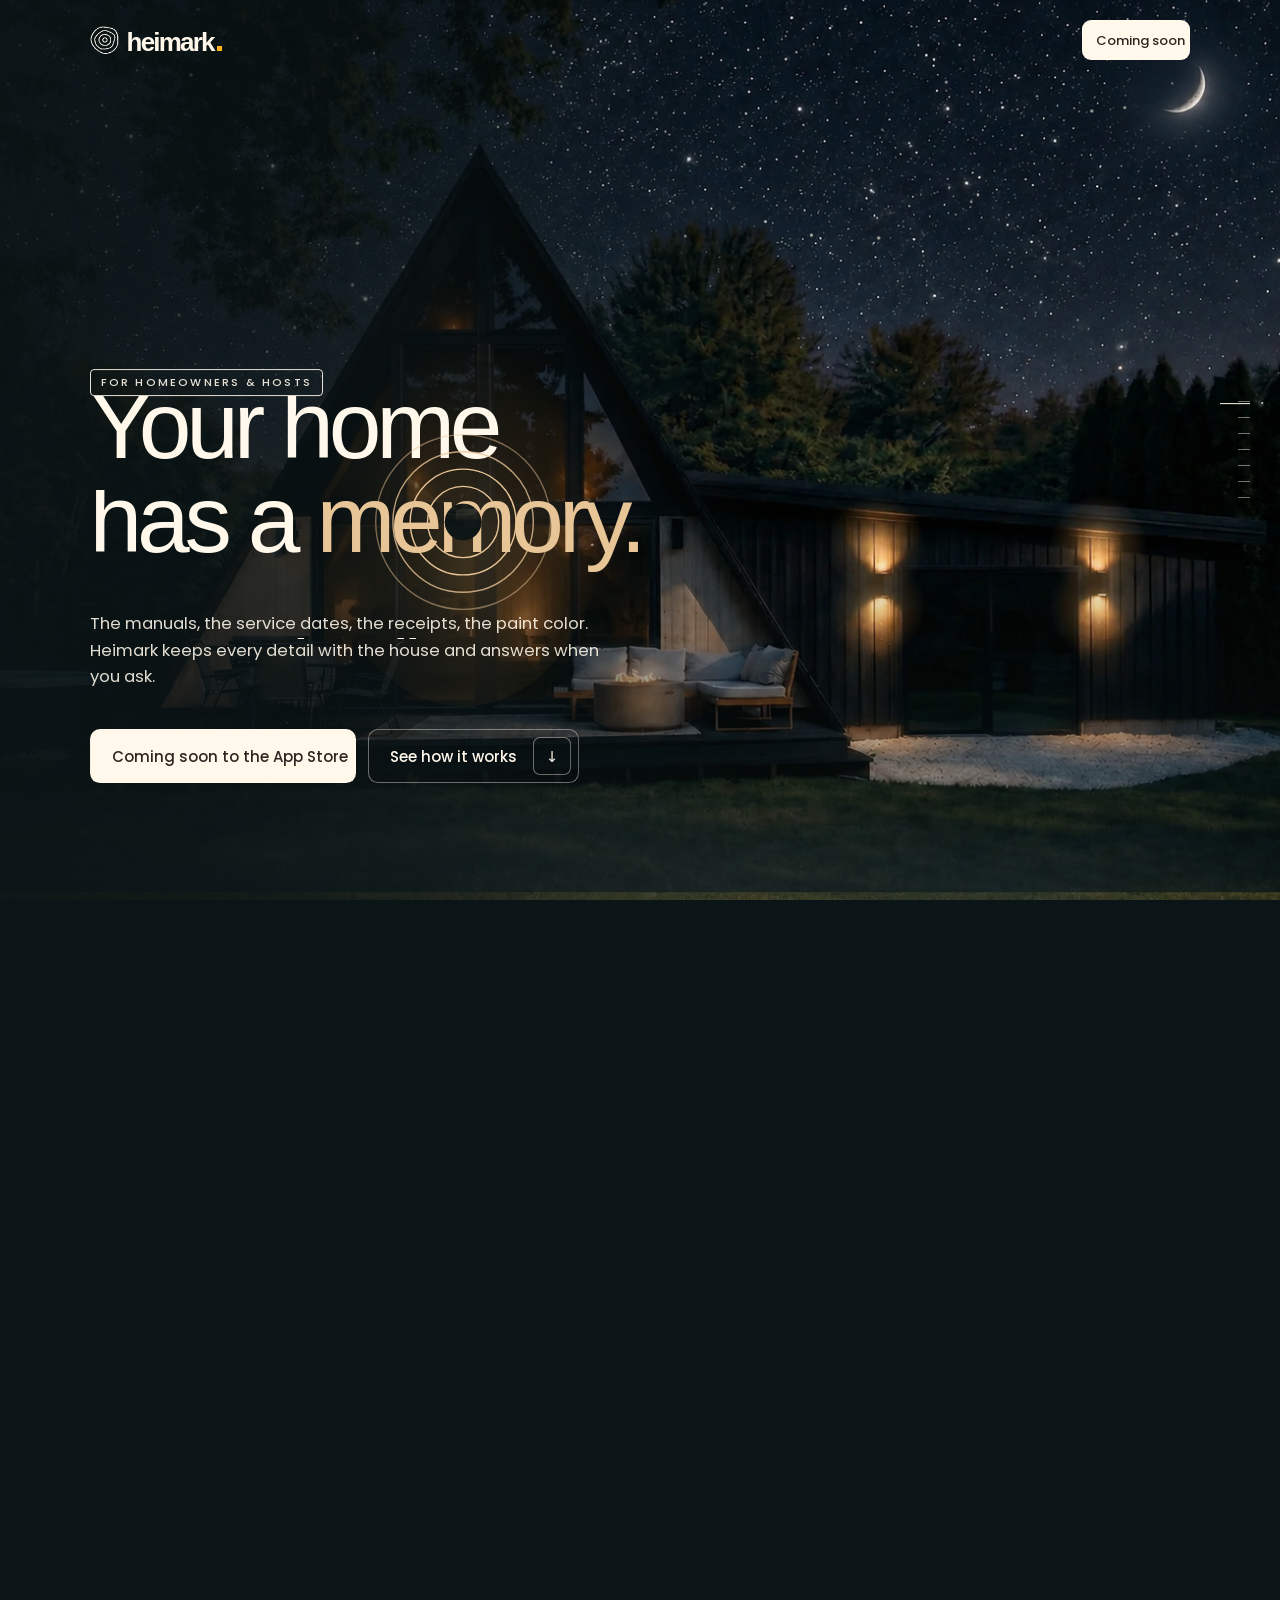
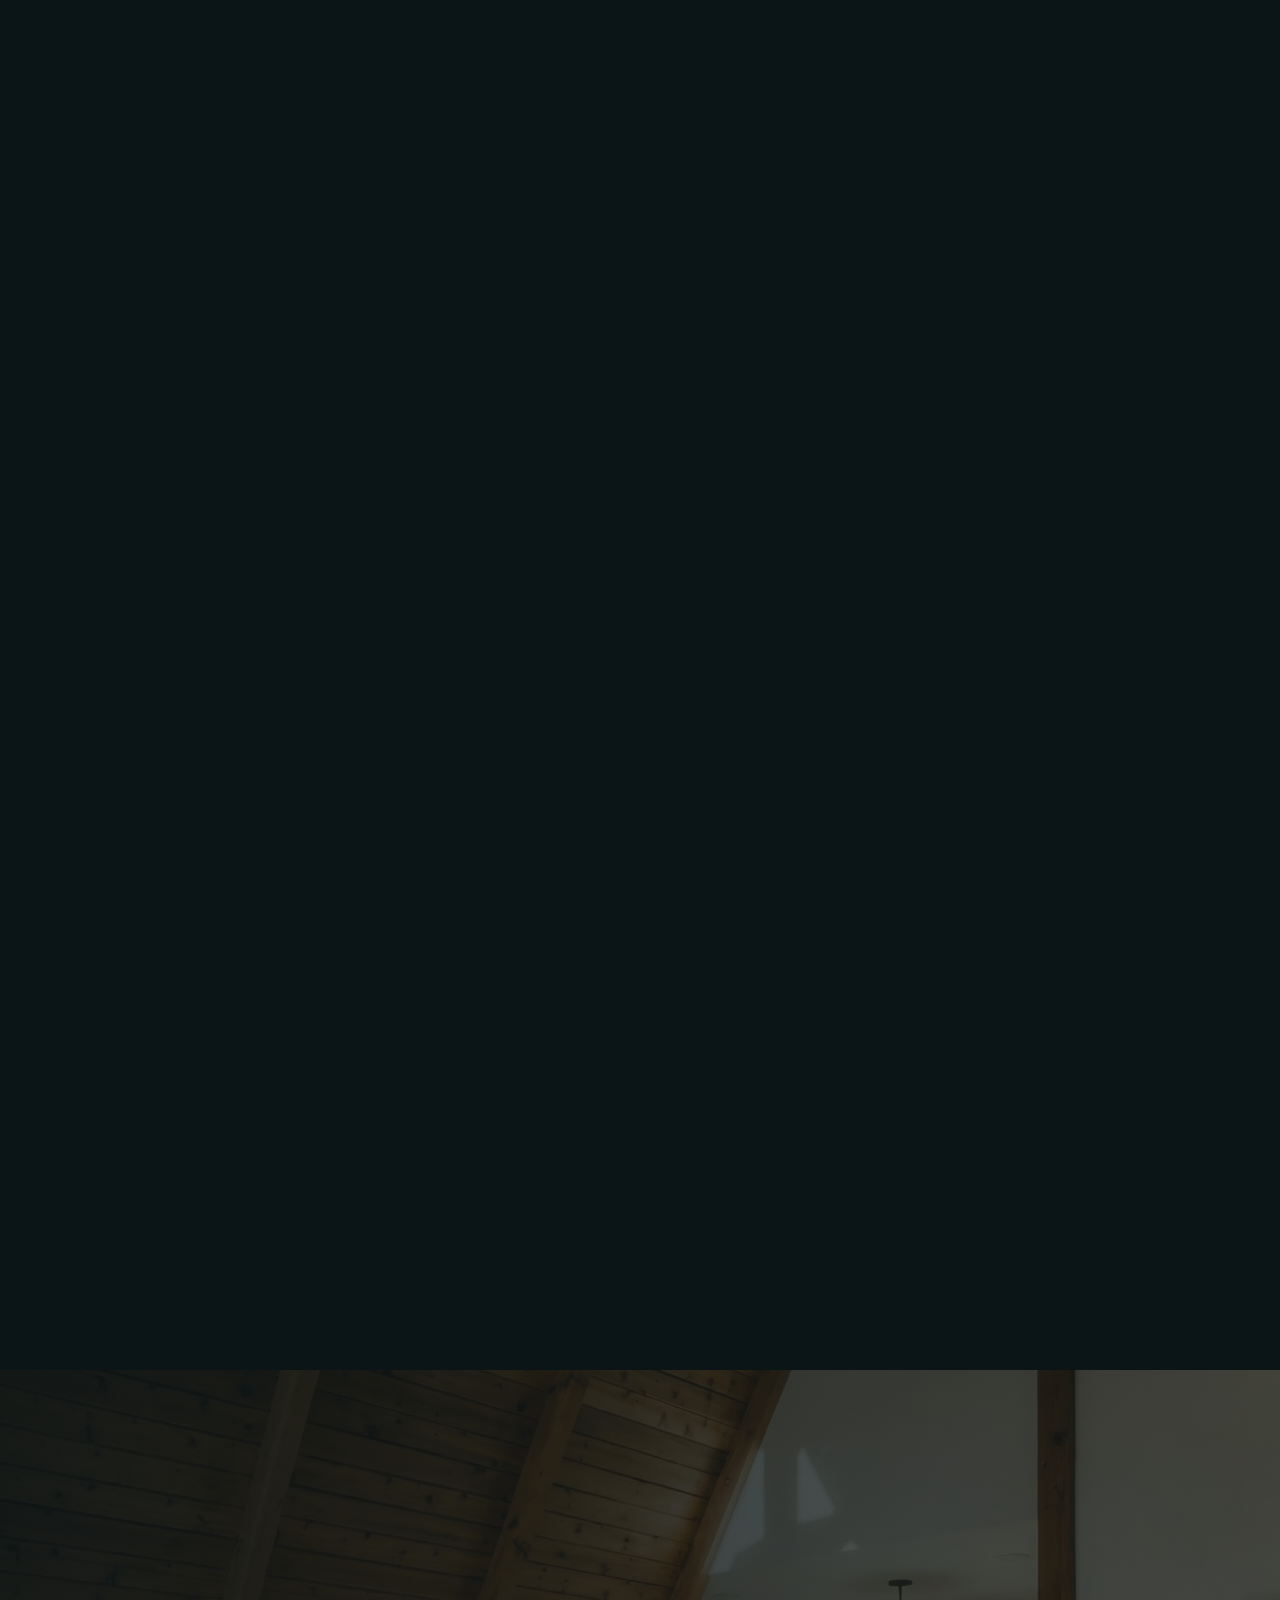
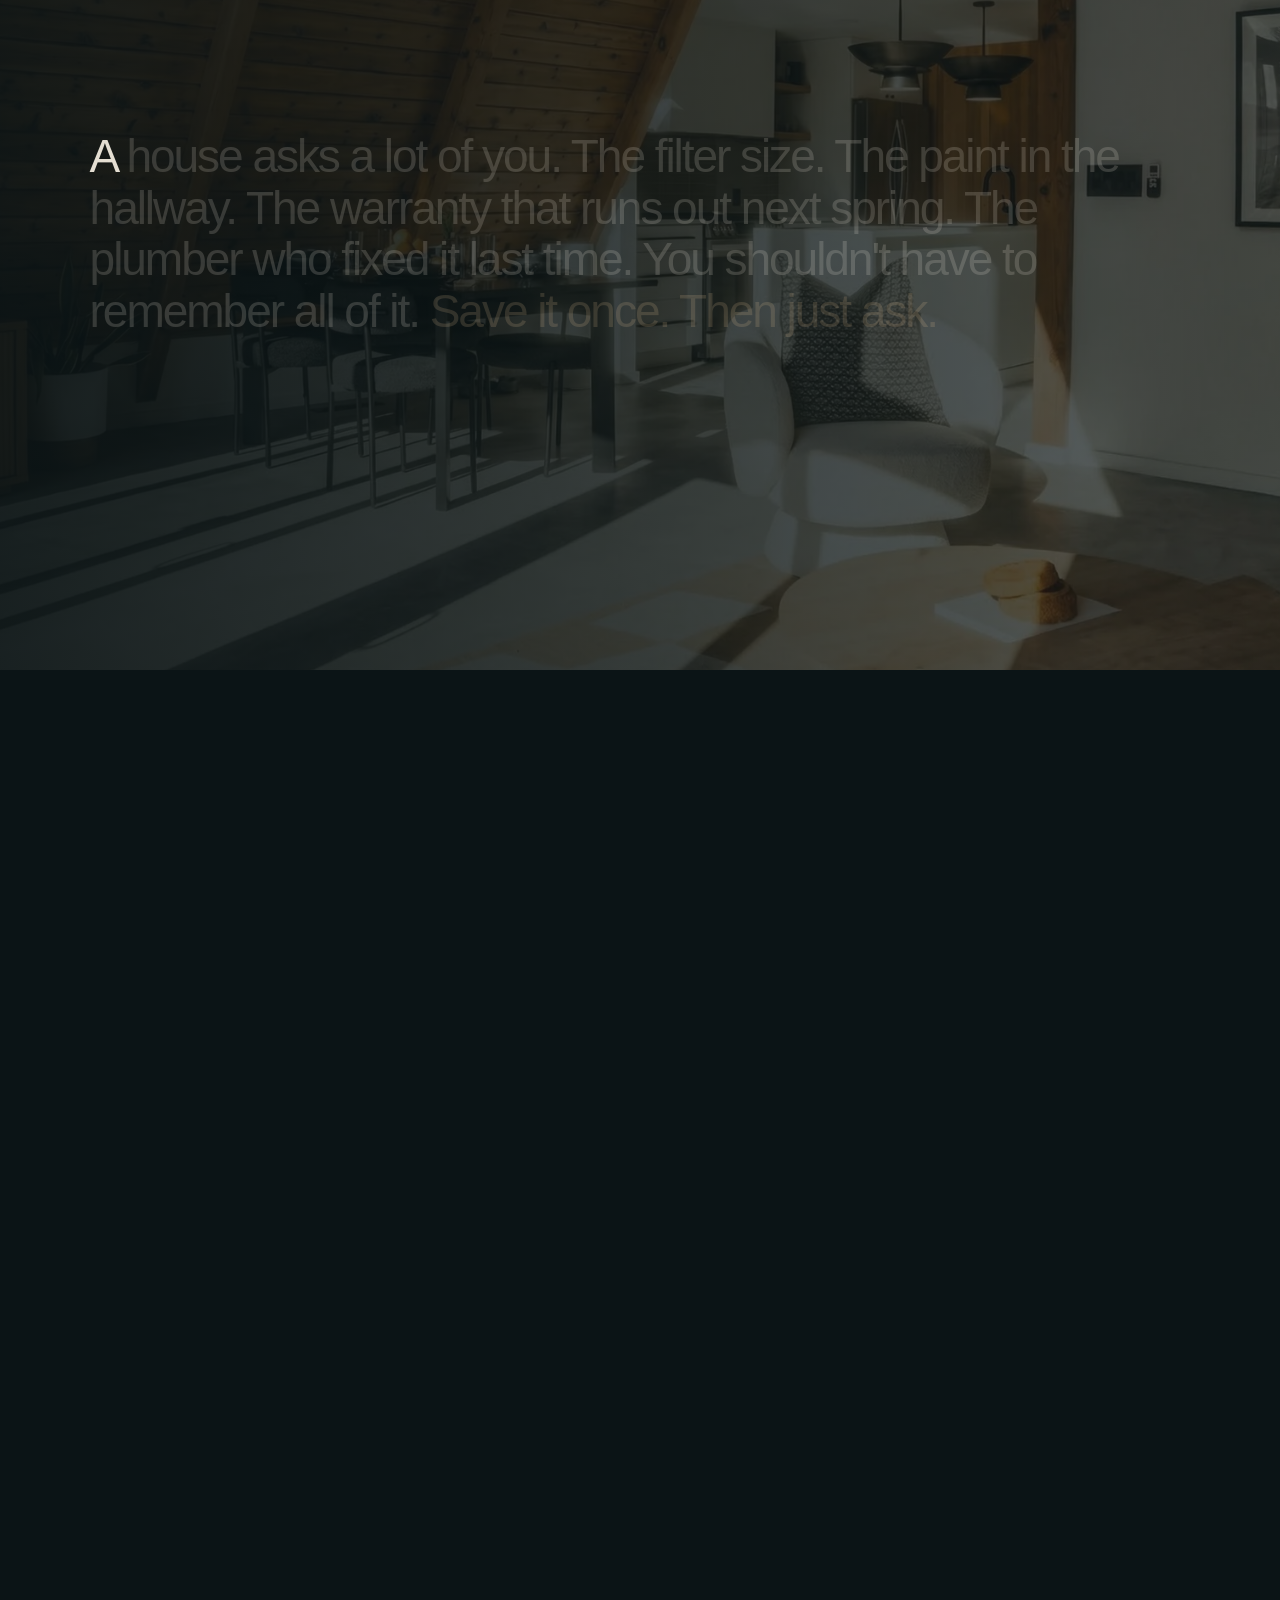
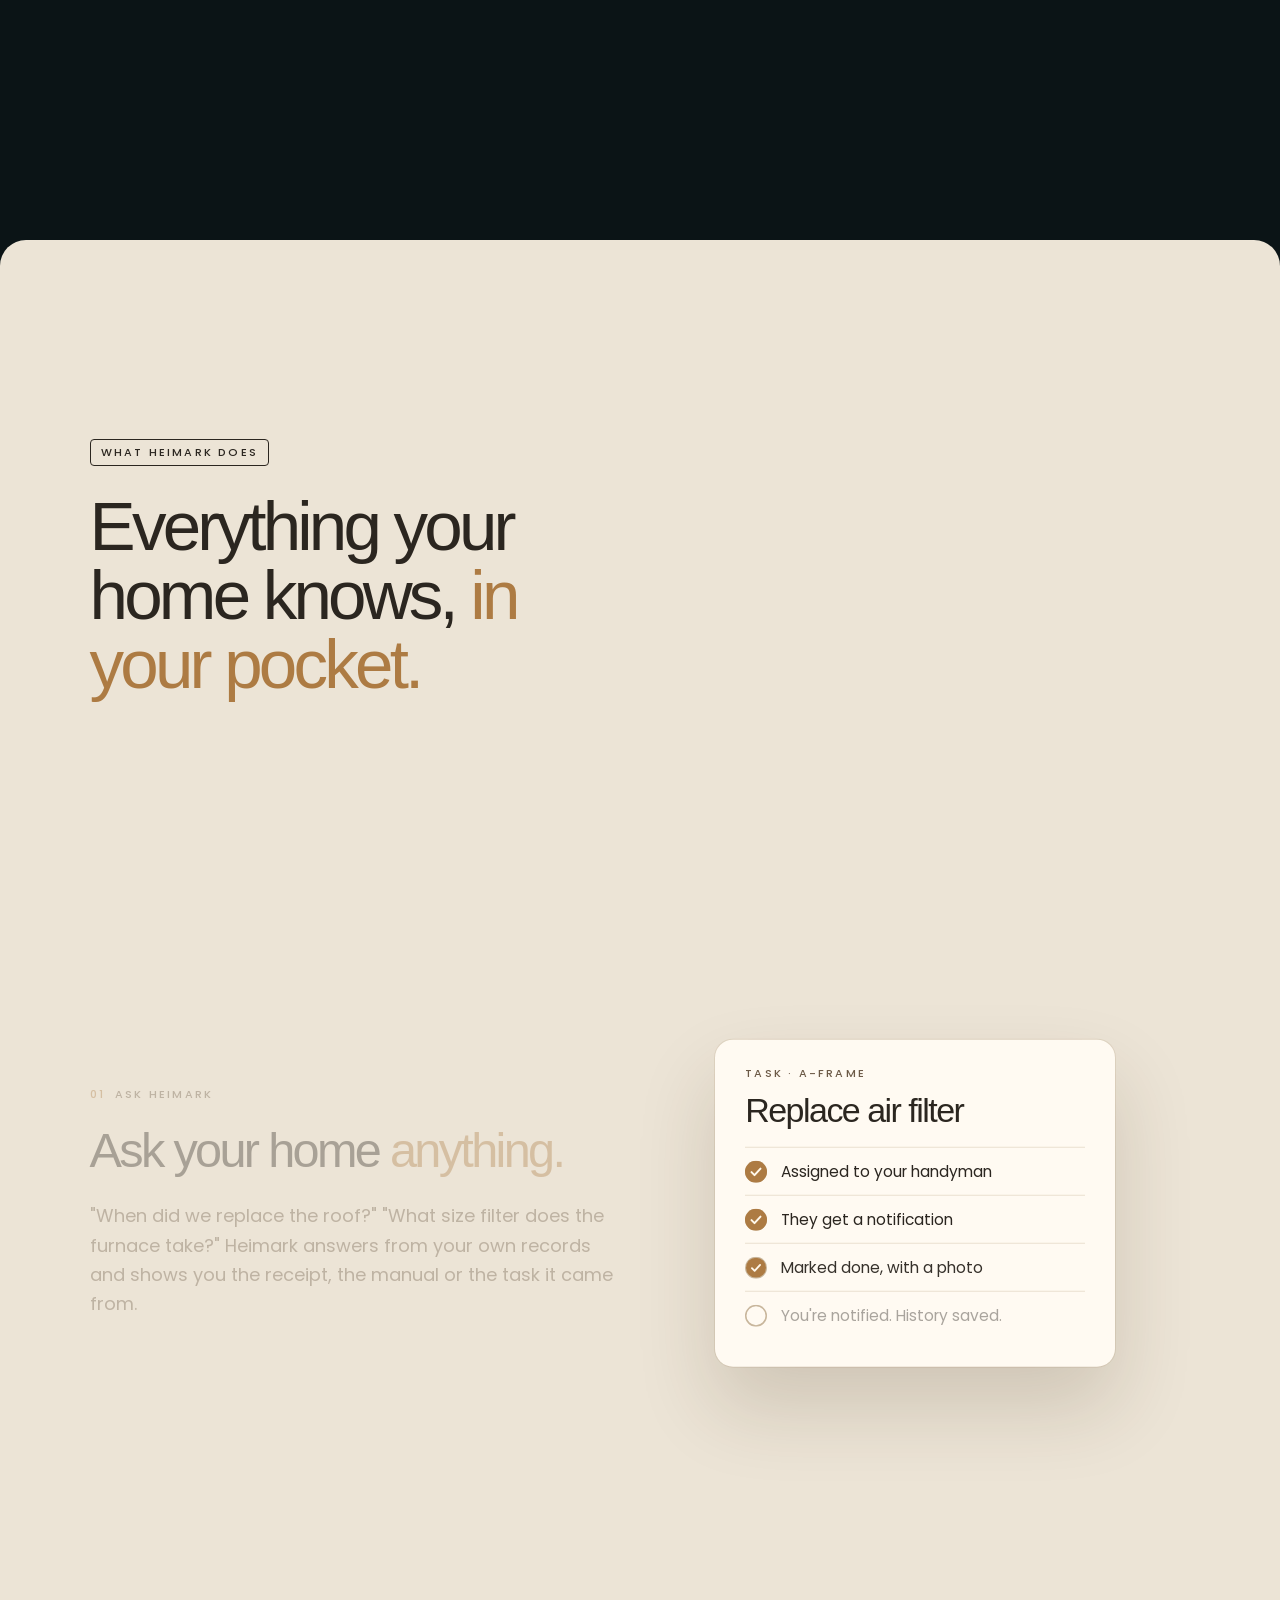
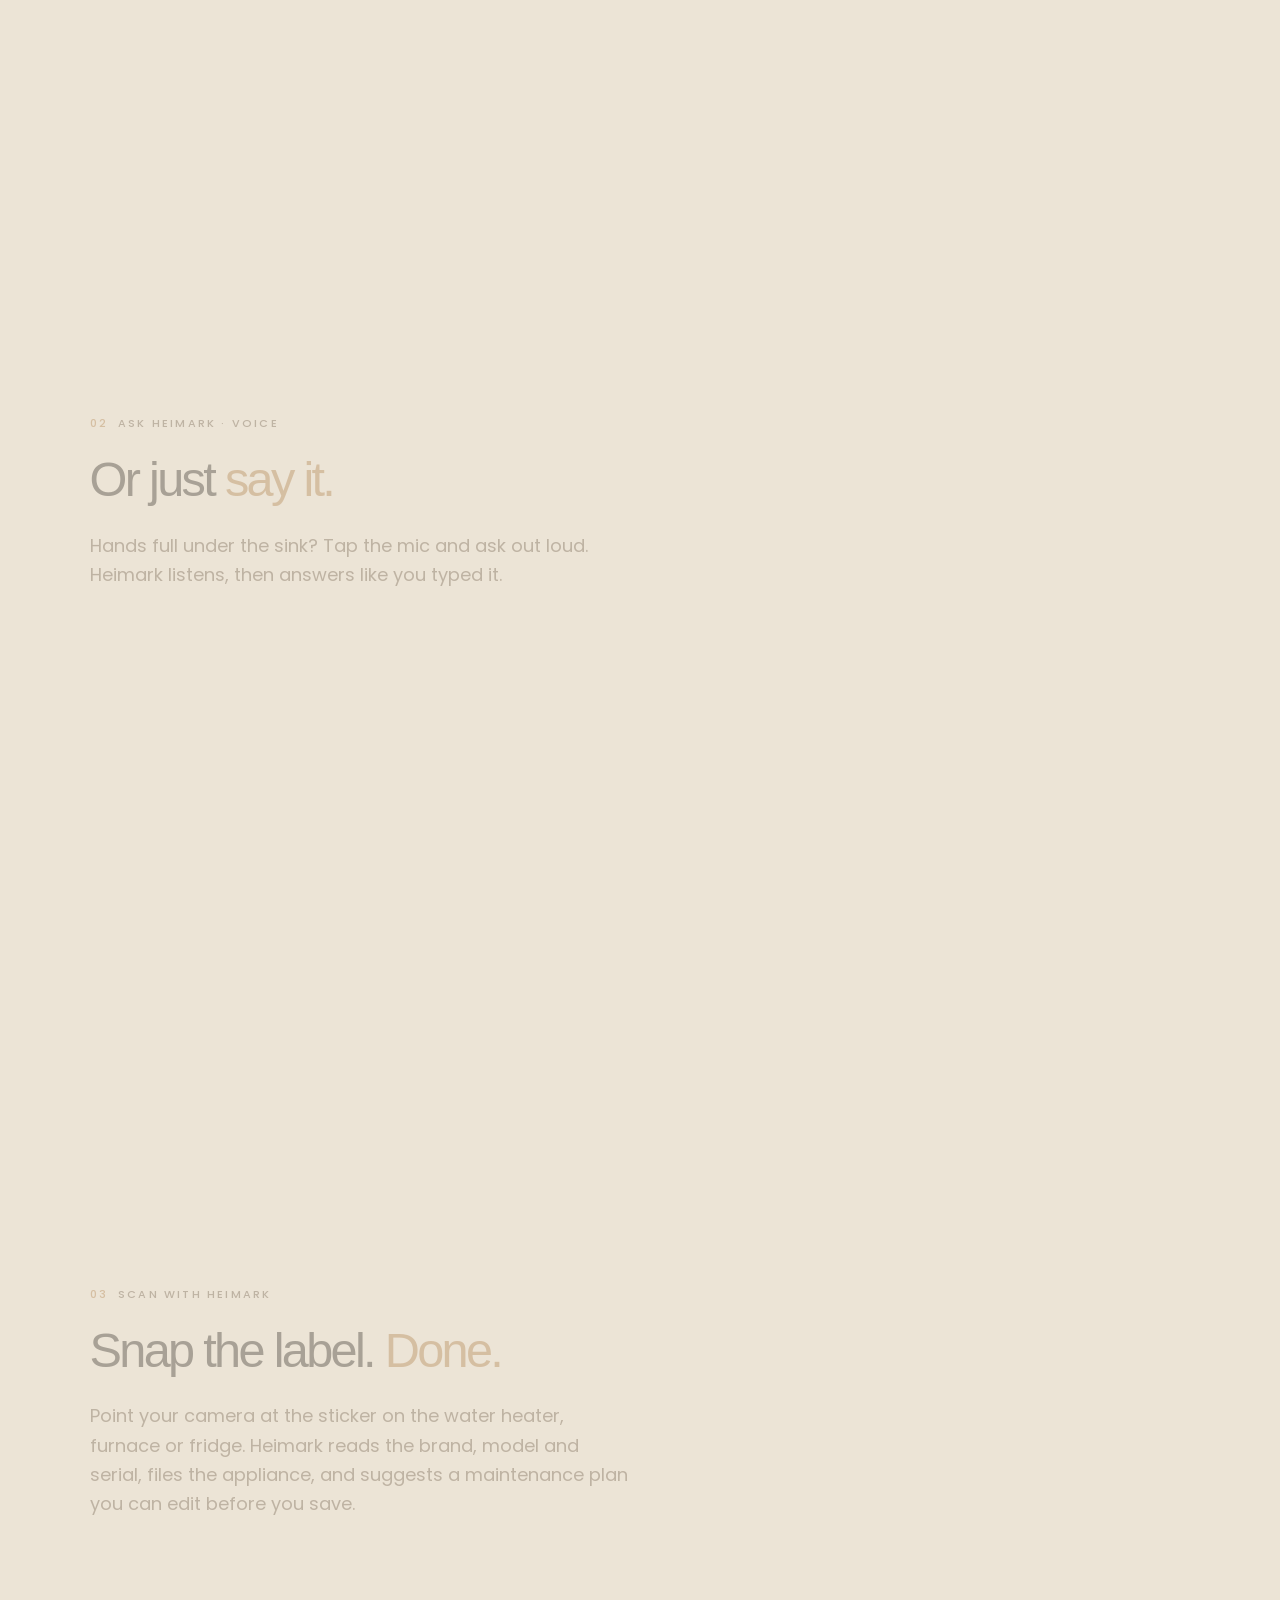
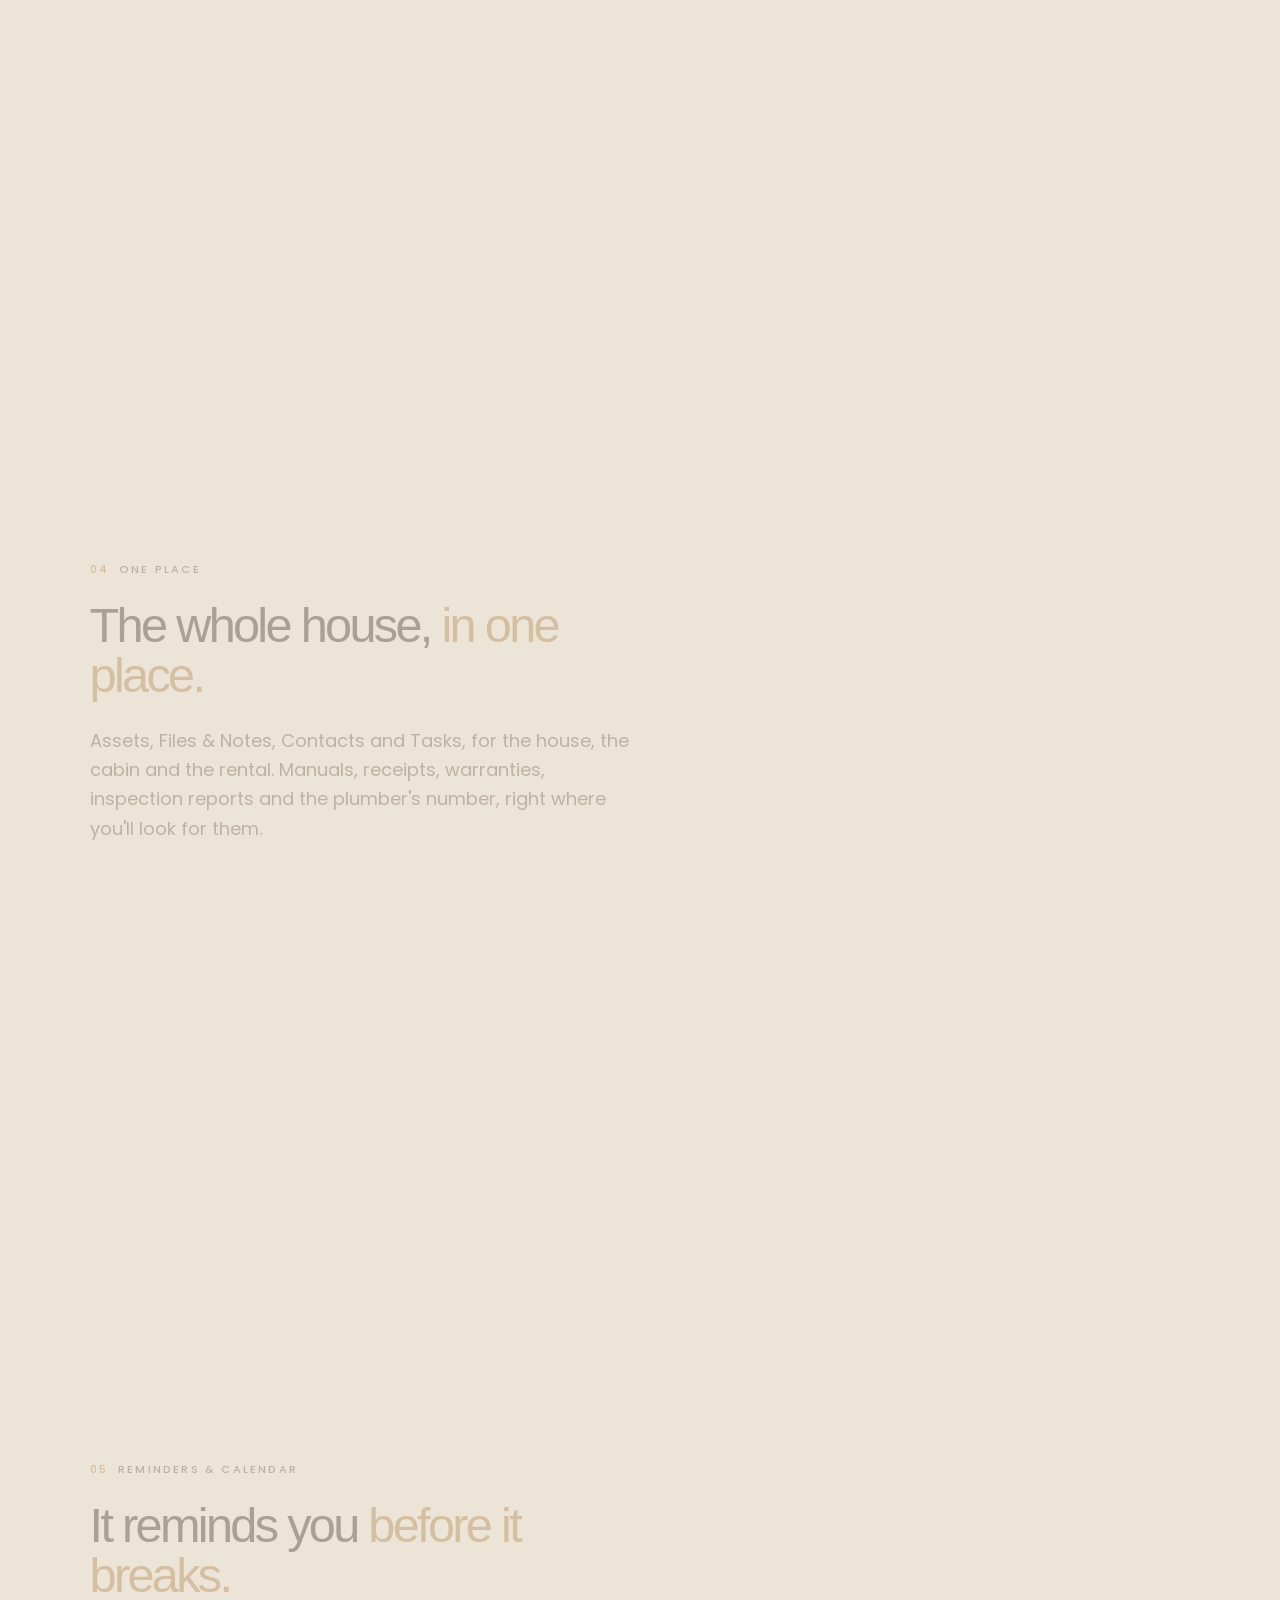
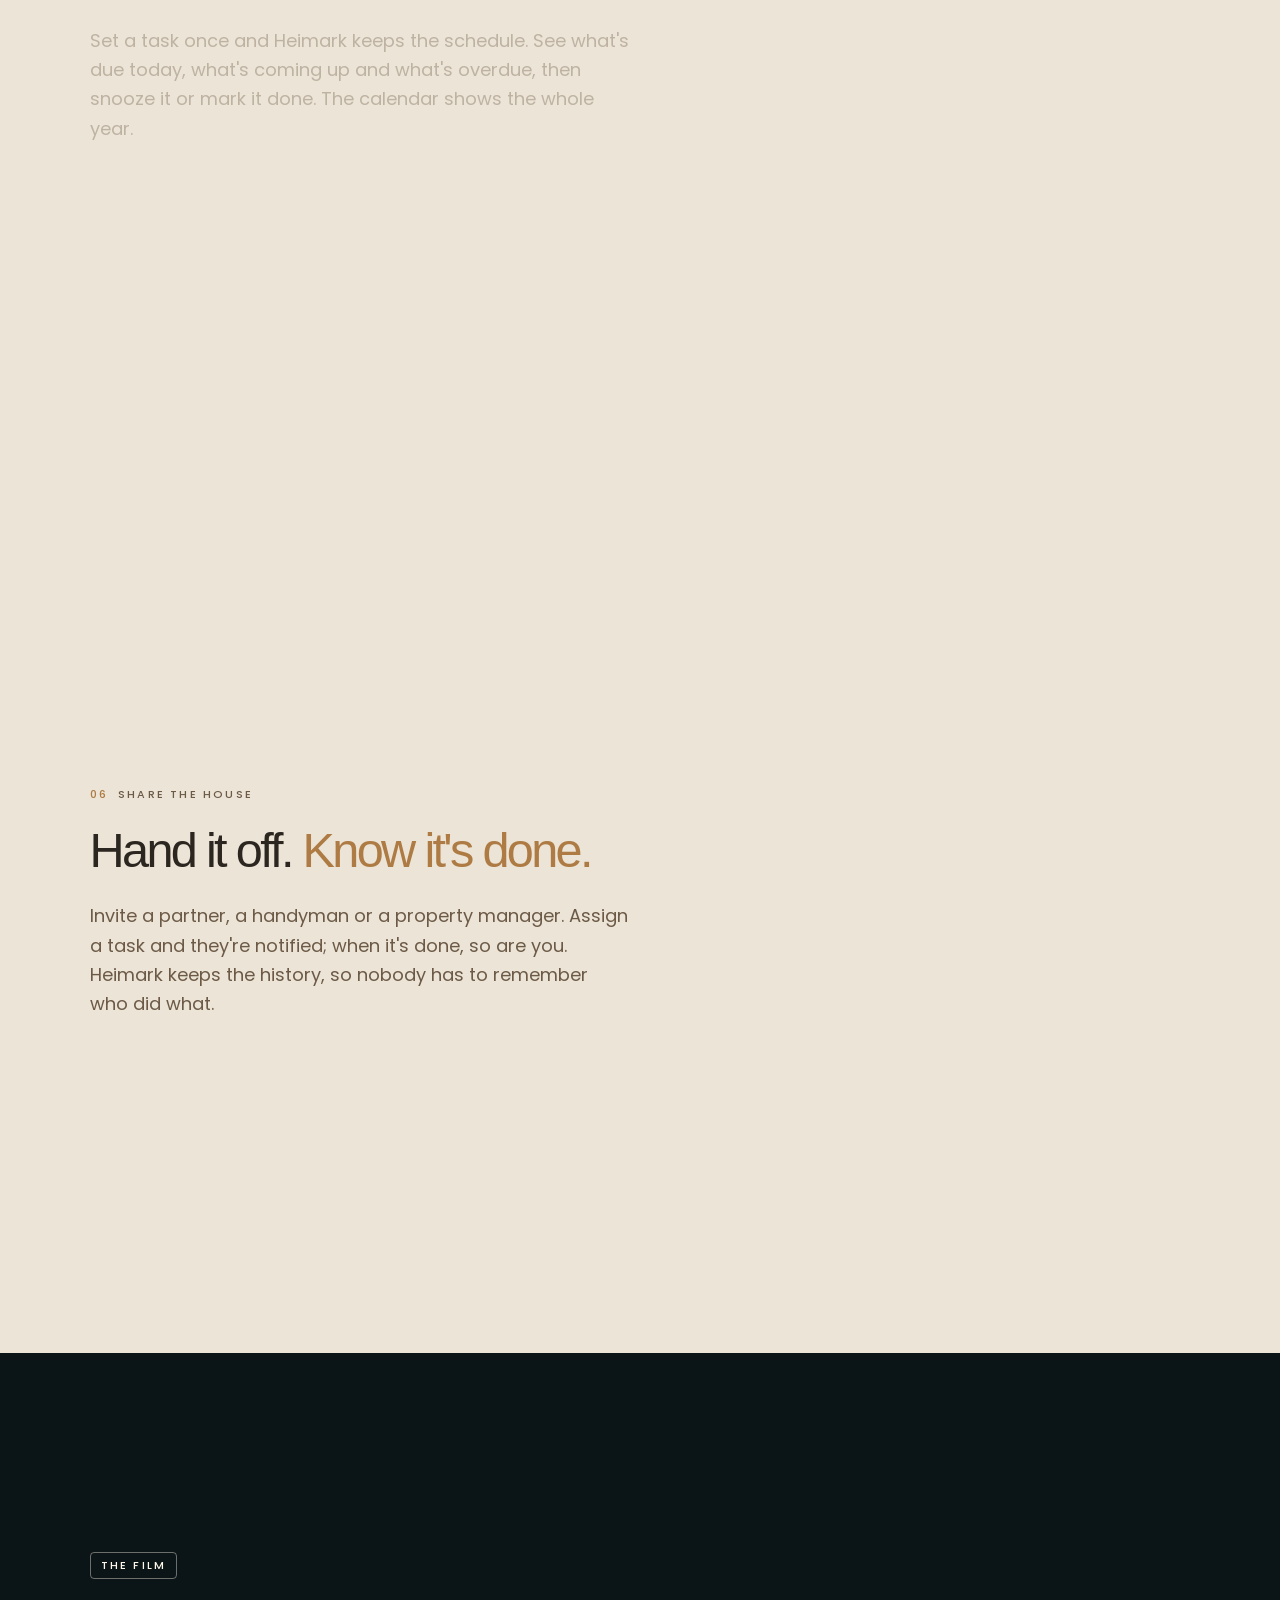
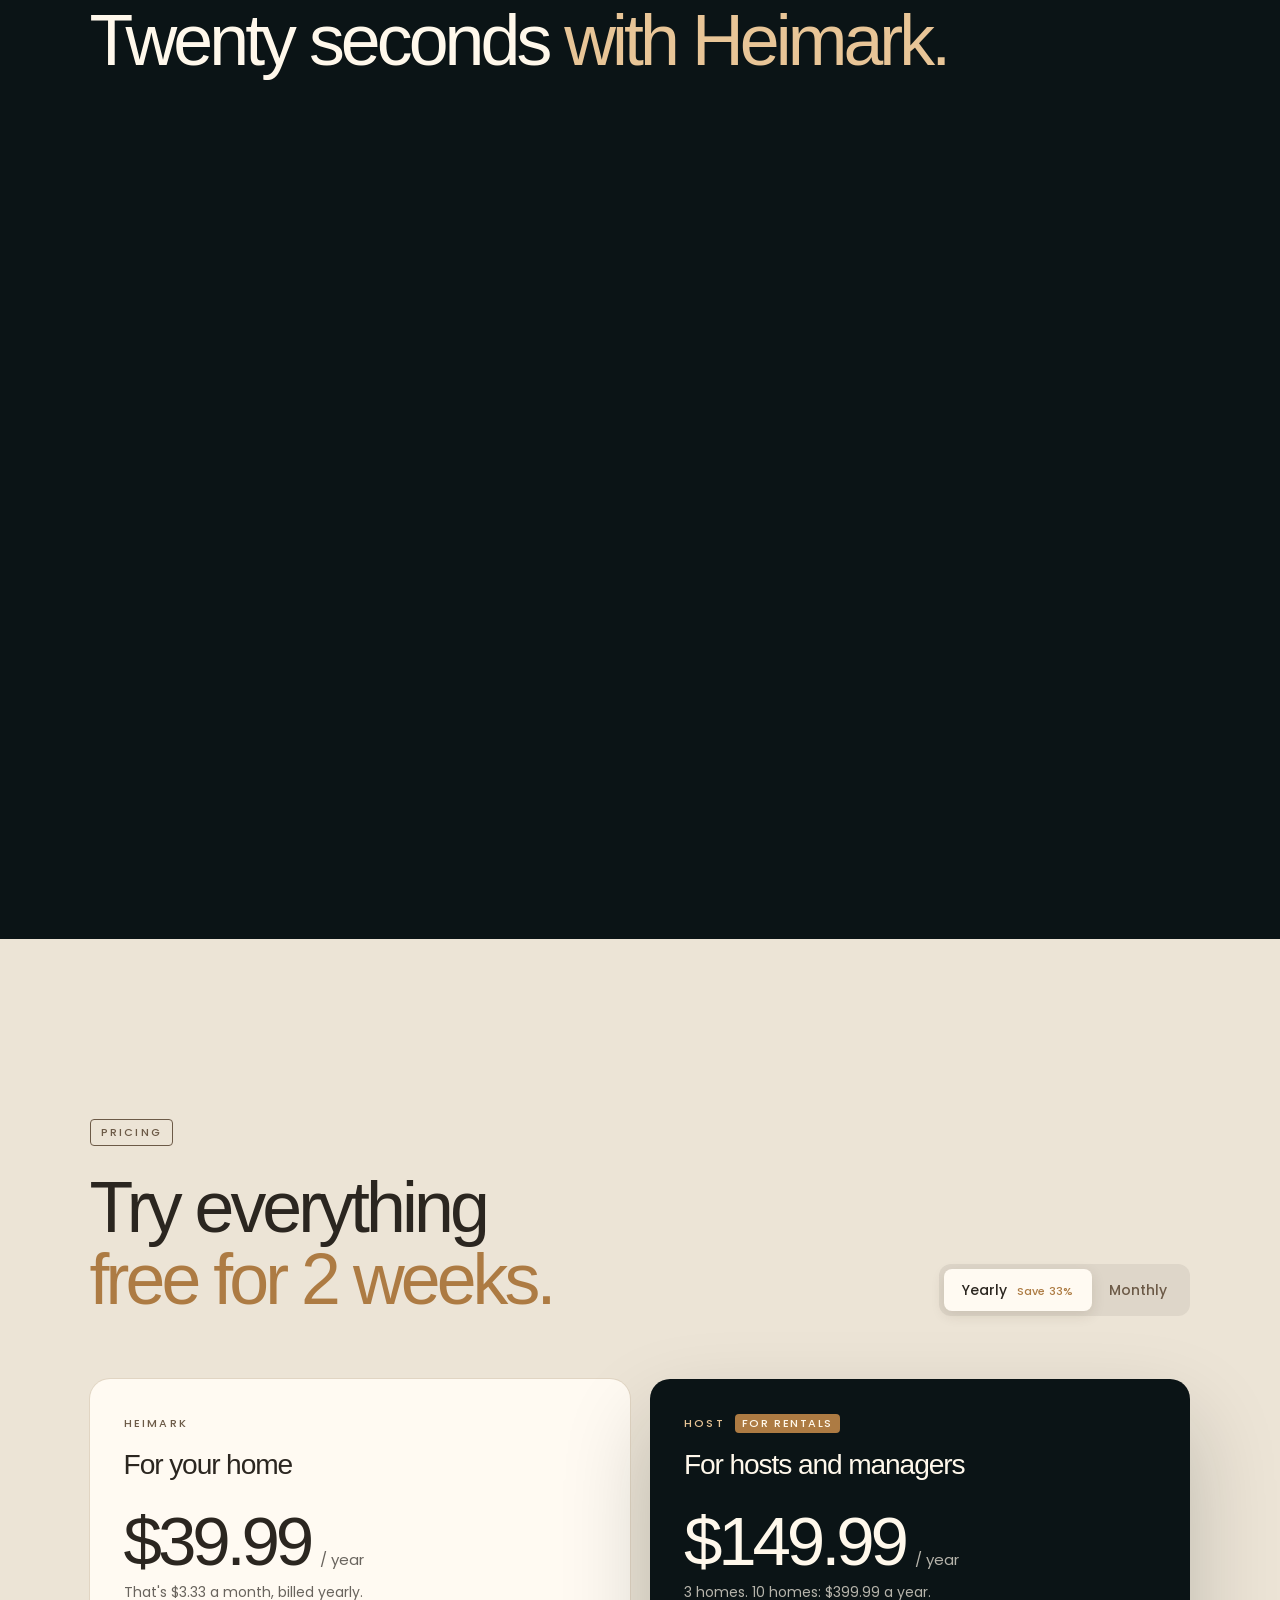
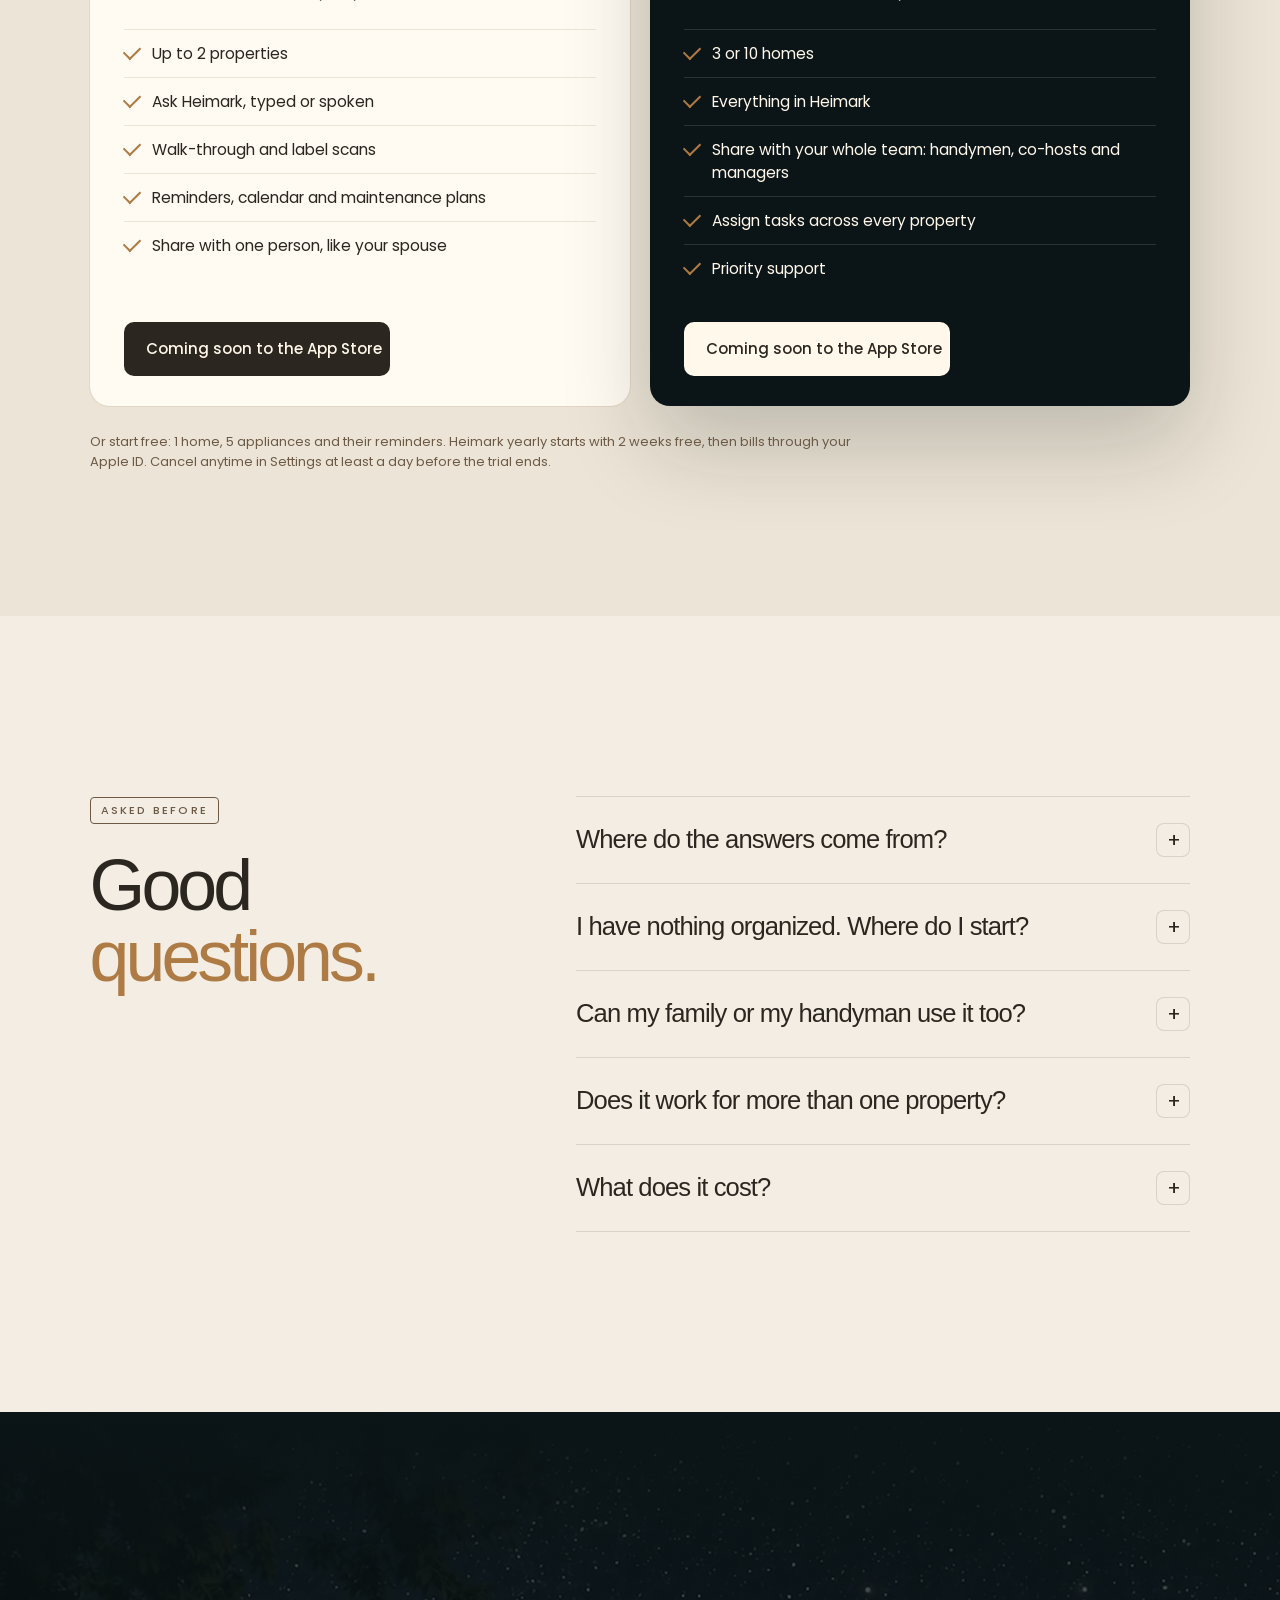
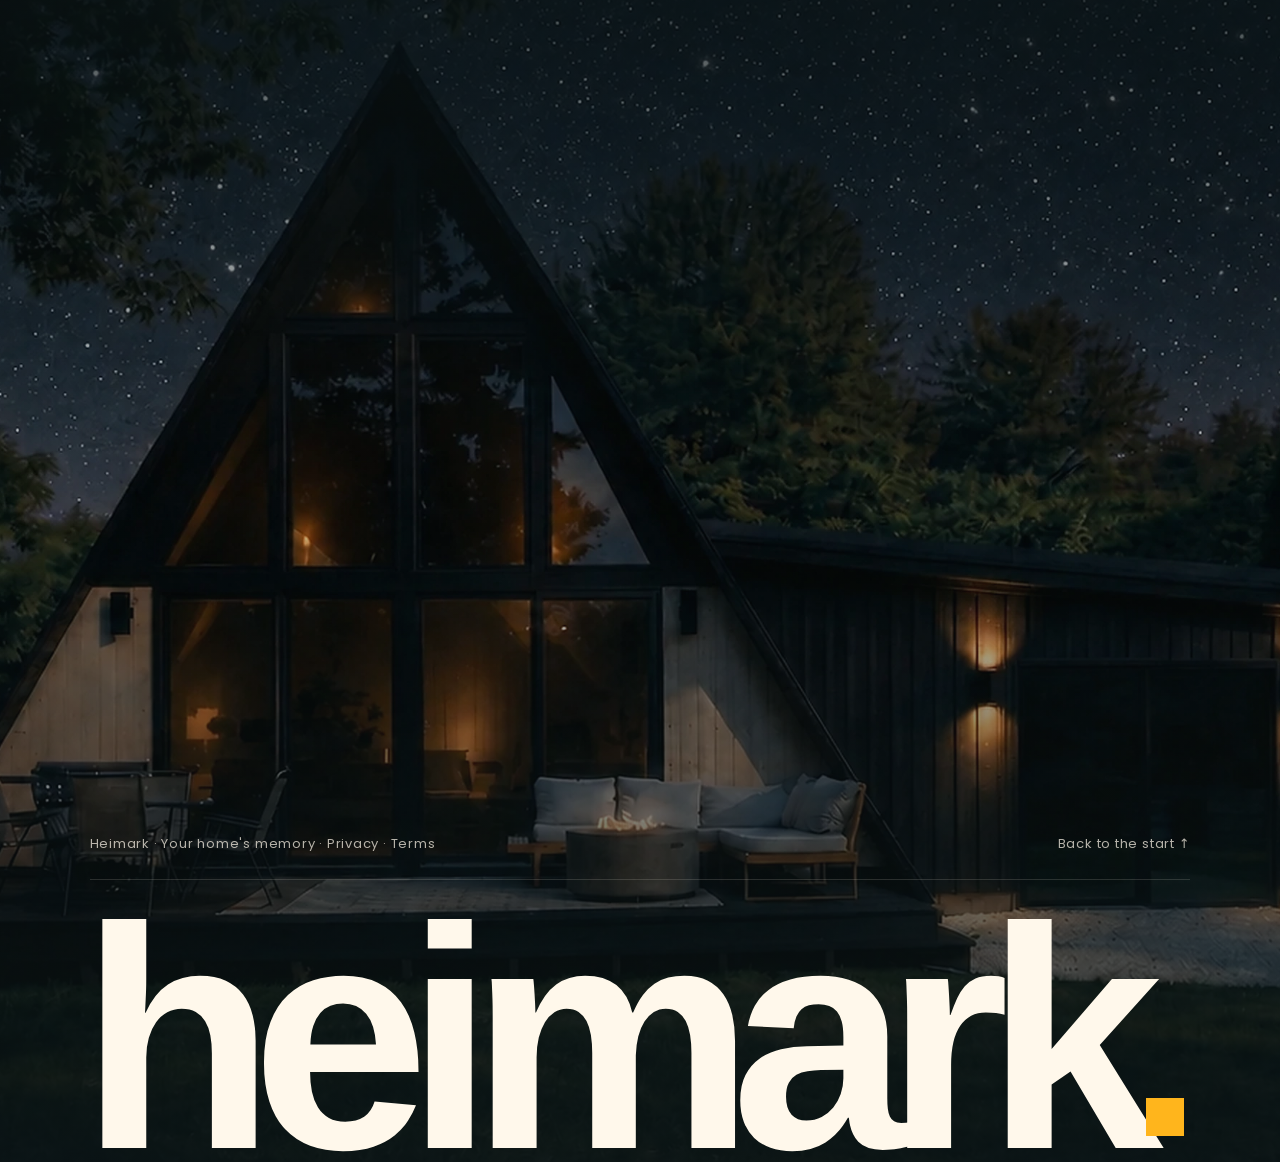
==== index.html @ 022f5640 "Heimark site: funnel page with current plans, privacy and terms Co-Authored-By: Claude Opus 5.5 <nor" ====
<!doctype html>
<html lang="en">
<head>
<meta charset="utf-8">
<meta name="viewport" content="width=device-width,initial-scale=1,viewport-fit=cover">
<meta name="theme-color" content="#0b1416">
<title>Heimark · Your home's memory</title>
<meta name="description" content="Heimark remembers your home for you: every appliance, manual, receipt and service date, with answers when you ask. Try it free for 2 weeks.">
<meta property="og:type" content="website">
<meta property="og:site_name" content="Heimark">
<meta property="og:title" content="Heimark · Your home has a memory.">
<meta property="og:description" content="Ask your home anything. Snap a label, get a maintenance plan, and keep every manual, receipt and service date with the house.">
<meta property="og:url" content="https://heimark.app/">
<meta property="og:image" content="https://heimark.app/assets/share.jpg">
<link rel="canonical" href="https://heimark.app/">
<meta property="og:image:width" content="1200">
<meta property="og:image:height" content="630">
<meta name="twitter:card" content="summary_large_image">
<meta name="apple-itunes-app" content="app-id=6761266068">
<link rel="icon" type="image/png" href="assets/premise-symbol.png">
<link rel="apple-touch-icon" href="assets/premise-symbol.png">
<script>document.documentElement.classList.add('js')</script>
<!--
  Heimark funnel v2. Inspired by pear.no's editorial grammar (big display, quiet UI face, tags,
  rail, one visual world, "Asked before"), built on Heimark's own world: the A-frame and the
  interior. Phone screens are real app screenshots. The hand-off plate is an illustration
  of the feature, not redrawn app UI.
  Every asset is local (assets/); nothing is hotlinked.
-->
<link rel="preload" href="assets/night-moon-display.webp" as="image" fetchpriority="high">
<link rel="stylesheet" href="funnel.css">
<script src="motion.js"></script>
<script src="funnel.js" defer></script>
</head>
<body>
<a class="skip" href="#main">Skip to content</a>

<header class="top" id="top">
  <a class="logo" href="#story" aria-label="Heimark, back to the start"><i class="ring" aria-hidden="true"></i><span>heimark</span><b aria-hidden="true"></b></a>
  <a class="chip-btn" aria-disabled="true"><span>Coming soon</span></a>
</header>

<nav class="rail" aria-label="Chapters">
  <span class="rail-label" id="rail-label">The house</span>
  <ol>
    <li><a href="#story" data-label="The house"><span class="sr-only">The house</span></a></li>
    <li><a href="#inside" data-label="Inside"><span class="sr-only">Inside</span></a></li>
    <li><a href="#features" data-label="What it does"><span class="sr-only">What it does</span></a></li>
    <li><a href="#film" data-label="The film"><span class="sr-only">The film</span></a></li>
    <li><a href="#pricing" data-label="Pricing"><span class="sr-only">Pricing</span></a></li>
    <li><a href="#faq" data-label="Asked before"><span class="sr-only">Asked before</span></a></li>
    <li><a href="#get" data-label="Get Heimark"><span class="sr-only">Get Heimark</span></a></li>
  </ol>
  <i class="rail-ind" aria-hidden="true"></i>
</nav>

<main id="main">

<!-- ============ 01 · Night. The house is lit. Day rises from the horizon, then we dive through the rings into the house. -->
<section class="ch" id="story" data-tone="dark" aria-label="Your home has a memory">
  <div class="pin">
    <div class="world">
      <div class="plate night-plate">
        <img class="photo" src="assets/night-moon-display.webp" alt="The A-frame at night under a crescent moon, warm light inside.">
        <canvas class="stars" aria-hidden="true"></canvas>
        <i class="lamp gable" aria-hidden="true"></i>
        <i class="lamp sconce s1" aria-hidden="true"></i><i class="lamp sconce s2" aria-hidden="true"></i>
        <i class="lamp sconce s3" aria-hidden="true"></i><i class="lamp sconce s4" aria-hidden="true"></i>
        <i class="lamp fire" aria-hidden="true"></i>
      </div>
      <div class="plate day-plate"><img class="photo" src="assets/day-real-display.webp" decoding="async" alt="The same A-frame in warm daylight."></div>
      <div class="mist m1" aria-hidden="true"></div><div class="mist m2" aria-hidden="true"></div>
    </div>
    <div class="shade-l"></div>

    <div class="copy hero">
      <p class="tag ln"><span data-in="0" data-out=".24" data-fx="rise" data-sp="snappy">For homeowners &amp; hosts</span></p>
      <h1 class="display">
        <span class="ln"><span data-in="0" data-out=".26" data-fx="rise" data-sp="heavy" data-delay=".15">Your home</span></span>
        <span class="ln"><span data-in="0" data-out=".26" data-fx="rise" data-sp="heavy" data-delay=".27">has a <em>memory.</em></span></span>
      </h1>
      <p class="lede ln"><span data-in="0" data-out=".24" data-fx="rise" data-sp="default" data-delay=".45">The manuals, the service dates, the receipts, the paint color. Heimark keeps every detail with the house and answers when you ask.</span></p>
      <div class="actions" data-in="0" data-out=".24" data-fx="card" data-sp="snappy" data-delay=".62">
        <a class="btn" aria-disabled="true"><span>Coming soon to the App Store</span></a>
        <a class="btn line" href="#inside"><span>See how it works</span><i aria-hidden="true">↓</i></a>
      </div>
    </div>

    <div class="copy hero day">
      <p class="tag ln"><span data-in=".42" data-out=".66" data-fx="rise" data-sp="snappy">A place for every detail</span></p>
      <h2 class="display">
        <span class="ln"><span data-in=".44" data-out=".68" data-fx="rise" data-sp="heavy">Every detail</span></span>
        <span class="ln"><span data-in=".49" data-out=".68" data-fx="rise" data-sp="heavy">has a <em>history.</em></span></span>
      </h2>
      <p class="lede ln"><span data-in=".54" data-out=".66" data-fx="rise" data-sp="default">The furnace you replaced. The filter it takes. The day it was last serviced. Keep it with the home, not in a drawer.</span></p>
    </div>

    <!-- the dive: rings open from the gable window onto the room behind it -->
    <div class="dive" aria-hidden="true">
      <div class="dive-hole"><img class="inside-bg" src="assets/interior-real.webp" alt="" decoding="async"><div class="inside-shade"></div></div>
      <svg class="dive-rings" viewBox="-50 -50 100 100"><circle r="20"/><circle r="20"/><circle r="20"/><circle r="20"/></svg>
    </div>
  </div>
</section>

<!-- ============ 02 · Inside. The promise, read word by word -->
<section class="ch under" id="inside" data-tone="dark" aria-label="Save it once. Then just ask.">
  <div class="pin inside">
    <img class="inside-bg" src="assets/interior-real.webp" loading="lazy" decoding="async" alt="Inside the A-frame: timber ceiling, dining table and kitchen.">
    <div class="inside-shade"></div>
    <div class="inside-copy">
      <p class="tag ln"><span data-in=".03" data-fx="rise" data-sp="snappy">Why Heimark</span></p>
      <p class="read" id="read">A house asks a lot of you. The filter size. The paint in the hallway. The warranty that runs out next spring. The plumber who fixed it last time. You shouldn't have to remember all of it. <em>Save it once. Then just ask.</em></p>
    </div>
  </div>
</section>

<!-- ============ 03 · What it does: one stage, six chapters -->
<section class="features sheet" id="features" data-tone="light" aria-labelledby="features-title">
  <header class="feat-head">
    <p class="tag">What Heimark does</p>
    <h2 class="display" id="features-title">Everything your home knows, <em>in your pocket.</em></h2>
  </header>

  <div class="feat-grid">
    <div class="feat-stage" aria-hidden="true">
      <div class="stage-in">
        <figure class="phone" id="phone">
          <div class="screen">
            <!-- 0 Ask Heimark: a live chat built from real answer crops -->
            <div class="scr ask" data-scr="0">
              <img class="ask-head" src="assets/ask-header.webp" loading="lazy" alt="">
              <div class="chat">
                <img data-qa src="assets/qa-roof.webp" alt="">
                <img data-qa src="assets/qa-filter-size.webp" alt="">
                <img data-qa src="assets/qa-dishwasher.webp" alt="">
                <img data-qa src="assets/qa-paint.webp" alt="">
              </div>
              <img class="ask-input" src="assets/ask-input.webp" loading="lazy" alt="">
            </div>
            <img class="scr" data-scr="1" src="assets/listening.webp" loading="lazy" alt="">
            <img class="scr pad" data-scr="2" src="assets/asset-identified.webp" loading="lazy" alt="">
            <img class="scr" data-scr="3" src="assets/home-aframe-film.webp" loading="lazy" alt="">
            <img class="scr" data-scr="4" src="assets/reminders.webp" loading="lazy" alt="">
            <img class="scr" data-scr="5" src="assets/calendar.webp" loading="lazy" alt="">
          </div>
        </figure>

        <!-- illustration for the one feature without a screen of its own -->
        <div class="plate-card hand" data-plate="share">
          <p class="tag-plain">Task · A-Frame</p>
          <strong>Replace air filter</strong>
          <ol>
            <li><b></b><span>Assigned to your handyman</span></li>
            <li><b></b><span>They get a notification</span></li>
            <li><b></b><span>Marked done, with a photo</span></li>
            <li><b></b><span>You're notified. History saved.</span></li>
          </ol>
        </div>
      </div>
    </div>

    <div class="feat-list">
      <article class="feat" data-feat="0">
        <p class="tag"><span>01</span>Ask Heimark</p>
        <h3 class="display">Ask your home <em>anything.</em></h3>
        <p>"When did we replace the roof?" "What size filter does the furnace take?" Heimark answers from your own records and shows you the receipt, the manual or the task it came from.</p>
      </article>
      <article class="feat" data-feat="1">
        <p class="tag"><span>02</span>Ask Heimark · Voice</p>
        <h3 class="display">Or just <em>say it.</em></h3>
        <p>Hands full under the sink? Tap the mic and ask out loud. Heimark listens, then answers like you typed it.</p>
      </article>
      <article class="feat" data-feat="2">
        <p class="tag"><span>03</span>Scan with Heimark</p>
        <h3 class="display">Snap the label. <em>Done.</em></h3>
        <p>Point your camera at the sticker on the water heater, furnace or fridge. Heimark reads the brand, model and serial, files the appliance, and suggests a maintenance plan you can edit before you save.</p>
      </article>
      <article class="feat" data-feat="3">
        <p class="tag"><span>04</span>One place</p>
        <h3 class="display">The whole house, <em>in one place.</em></h3>
        <p>Assets, Files &amp; Notes, Contacts and Tasks, for the house, the cabin and the rental. Manuals, receipts, warranties, inspection reports and the plumber's number, right where you'll look for them.</p>
      </article>
      <article class="feat" data-feat="4">
        <p class="tag"><span>05</span>Reminders &amp; calendar</p>
        <h3 class="display">It reminds you <em>before it breaks.</em></h3>
        <p>Set a task once and Heimark keeps the schedule. See what's due today, what's coming up and what's overdue, then snooze it or mark it done. The calendar shows the whole year.</p>
      </article>
      <article class="feat" data-feat="5">
        <p class="tag"><span>06</span>Share the house</p>
        <h3 class="display">Hand it off. <em>Know it's done.</em></h3>
        <p>Invite a partner, a handyman or a property manager. Assign a task and they're notified; when it's done, so are you. Heimark keeps the history, so nobody has to remember who did what.</p>
      </article>
    </div>
  </div>
</section>

<!-- ============ 05 · The film -->
<section class="film" id="film" data-tone="dark" aria-labelledby="film-title">
  <div class="film-head">
    <p class="tag">The film</p>
    <h2 class="display" id="film-title">Twenty seconds <em>with Heimark.</em></h2>
  </div>
  <figure class="film-frame" data-in=".15" data-fx="card" data-sp="default">
    <video id="film-video" src="assets/film.mp4" poster="assets/film-poster.jpg" muted playsinline loop preload="metadata" aria-label="Heimark brand film"></video>
    <button type="button" class="chip-btn sound" id="sound" aria-pressed="false"><span>Sound on</span><i aria-hidden="true">♪</i></button>
  </figure>
</section>

<!-- ============ 05 · Pricing (recommended launch prices) -->
<section class="pricing" id="pricing" data-tone="light" aria-labelledby="pricing-title">
  <div class="price-head">
    <p class="tag">Pricing</p>
    <h2 class="display" id="pricing-title">Try everything<br><em class="nowrap">free for 2 weeks.</em></h2>
    <div class="bill" role="radiogroup" aria-label="Billing period">
      <span class="bill-ind" aria-hidden="true"></span>
      <button type="button" role="radio" aria-checked="true" data-bill="year">Yearly <small>Save 33%</small></button>
      <button type="button" role="radio" aria-checked="false" data-bill="month">Monthly</button>
    </div>
  </div>
  <div class="plans">
    <article class="plan">
      <p class="tag-plain">Heimark</p>
      <h3>For your home</h3>
      <div class="price"><span class="amt" data-year="$39.99" data-month="$4.99">$39.99</span><span class="per" data-year="/ year" data-month="/ month">/ year</span></div>
      <p class="note" data-year="That's $3.33 a month, billed yearly." data-month="Billed monthly. Cancel anytime.">That's $3.33 a month, billed yearly.</p>
      <ul>
        <li>Up to 2 properties</li>
        <li>Ask Heimark, typed or spoken</li>
        <li>Walk-through and label scans</li>
        <li>Reminders, calendar and maintenance plans</li>
        <li>Share with one person, like your spouse</li>
      </ul>
      <a class="btn dark" aria-disabled="true"><span>Coming soon to the App Store</span></a>
    </article>
    <article class="plan featured">
      <p class="tag-plain">Host <i class="new">For rentals</i></p>
      <h3>For hosts and managers</h3>
      <div class="price"><span class="amt" data-year="$149.99" data-month="$14.99">$149.99</span><span class="per" data-year="/ year" data-month="/ month">/ year</span></div>
      <p class="note" data-year="3 homes. 10 homes: $399.99 a year." data-month="3 homes. 10 homes: $39.99 a month.">3 homes. 10 homes: $399.99 a year.</p>
      <ul>
        <li>3 or 10 homes</li>
        <li>Everything in Heimark</li>
        <li>Share with your whole team: handymen, co-hosts and managers</li>
        <li>Assign tasks across every property</li>
        <li>Priority support</li>
      </ul>
      <a class="btn" aria-disabled="true"><span>Coming soon to the App Store</span></a>
    </article>
  </div>
  <p class="fine">Or start free: 1 home, 5 appliances and their reminders. Heimark yearly starts with 2 weeks free, then bills through your Apple ID. Cancel anytime in Settings at least a day before the trial ends.</p>
</section>

<!-- ============ 06 · Asked before -->
<section class="faq" id="faq" data-tone="light" aria-labelledby="faq-title">
  <div class="faq-in">
    <div>
      <p class="tag">Asked before</p>
      <h2 class="display" id="faq-title">Good <em>questions.</em></h2>
    </div>
    <div class="qa-list">
      <details><summary>Where do the answers come from?</summary><div class="ans"><p>From your own records: the assets, files, notes and tasks you've saved for that property. Every answer shows where it came from, so you can open the receipt or the manual behind it.</p></div></details>
      <details><summary>I have nothing organized. Where do I start?</summary><div class="ans"><p>Scan one appliance label. Heimark fills in the details and suggests a maintenance plan, and the house starts to fill itself in from there. Add a photo of a receipt or a manual whenever you come across one.</p></div></details>
      <details><summary>Can my family or my handyman use it too?</summary><div class="ans"><p>Yes. Heimark lets you share with one person, like your spouse. Host lets you bring in your whole team: handymen, co-hosts and managers. Assign tasks and everyone gets notified when work is assigned and when it's done.</p></div></details>
      <details><summary>Does it work for more than one property?</summary><div class="ans"><p>Yes. A house, a cabin and a short-term rental each get their own assets, records and tasks, side by side. Heimark covers two; Host covers 3 or 10.</p></div></details>
      <details><summary>What does it cost?</summary><div class="ans"><p>You can start free with one home and five appliances. Heimark is $39.99 a year (2 weeks free) or $4.99 a month for up to two properties, shared with one person like your spouse. Host is $14.99 a month for 3 homes or $39.99 a month for 10, with your whole team, and yearly plans save more. Cancel anytime in your Apple ID settings.</p></div></details>
    </div>
  </div>
</section>

<!-- ============ 07 · Night again. The lights are on. -->
<section class="close" id="get" data-tone="dark" aria-labelledby="get-title">
  <div class="close-world"><img class="photo" src="assets/night-moon-display.webp" alt="" aria-hidden="true" loading="lazy"></div>
  <div class="close-in">
    <p class="tag ln"><span data-in=".2" data-fx="rise" data-sp="snappy">On the App Store for iPhone</span></p>
    <h2 class="display" id="get-title">
      <span class="ln"><span data-in=".25" data-fx="rise" data-sp="heavy">Know your home.</span></span>
      <span class="ln"><span data-in=".31" data-fx="rise" data-sp="heavy">Keep every <em>detail.</em></span></span>
    </h2>
    <div class="actions" data-in=".38" data-fx="card" data-sp="snappy">
      <a class="btn" aria-disabled="true"><span>Coming soon to the App Store</span></a>
    </div>
  </div>
  <footer class="foot">
    <div class="foot-row"><span>Heimark · Your home's memory · <a href="/privacy">Privacy</a> · <a href="/terms">Terms</a></span><a href="#story">Back to the start ↑</a></div>
    <div class="giant" aria-hidden="true"><span>heimark</span><b></b></div>
  </footer>
</section>

</main>
</body>
</html>
---- funnel.css ----
@font-face{font-family:'AppUI';src:url(assets/poppins-400.woff2) format('woff2');font-weight:400;font-display:swap}
@font-face{font-family:'AppUI';src:url(assets/poppins-500.woff2) format('woff2');font-weight:500;font-display:swap}
@font-face{font-family:'AppUI';src:url(assets/poppins-600.woff2) format('woff2');font-weight:600;font-display:swap}

:root{
  --night:#0b1416; --night-2:#132125;
  --cream:#f3ede3; --paper:#ece4d6; --bone:#fff8eb;
  --ink:#2b2620; --ink-2:#6c5a47; --line:#2b262022;
  --accent:#ad7b43; --accent-lt:#e8c597; --dot:#ffb51c;
  --display:"Helvetica Neue",Helvetica,Arial,sans-serif;
  --ui:'AppUI',system-ui,sans-serif;
  --gutter:clamp(20px,7vw,128px);
  --tone:#fff8eb; --chip-bg:#fff8eb; --chip-fg:#2b2620;
}
*{box-sizing:border-box}
html{background:var(--night);overflow-x:clip}
body{margin:0;background:var(--night);color:var(--ink);font-family:var(--ui);-webkit-font-smoothing:antialiased;overflow-x:clip}
img{display:block}
a{color:inherit}
button{font:inherit;color:inherit;cursor:pointer}
.sr-only{position:absolute;width:1px;height:1px;overflow:hidden;clip:rect(0 0 0 0);white-space:nowrap}
.skip{position:fixed;left:16px;top:12px;z-index:100;padding:10px 14px;border-radius:10px;background:var(--bone);color:var(--ink);transform:translateY(-200%)}
.skip:focus{transform:none}

/* ---------- type ---------- */
.display{font-family:var(--display);font-weight:500;letter-spacing:-.055em;line-height:1;margin:0}
.display em{font-style:normal;color:var(--accent)}
h1.display{font-size:clamp(52px,7.4vw,128px)}
h2.display{font-size:clamp(44px,5.6vw,96px)}
h3.display{font-size:clamp(36px,3.8vw,64px);line-height:1.02}
.tag{display:inline-flex;align-items:center;gap:10px;margin:0 0 26px;font:500 11px/1 var(--ui);letter-spacing:.2em;text-transform:uppercase}
.tag>span:not([data-fx]){color:var(--accent)}
.tag.ln>span{padding:7px 10px;border:1px solid currentColor;border-radius:4px;opacity:.9}
.tag-plain{margin:0 0 14px;font:500 11px/1 var(--ui);letter-spacing:.2em;text-transform:uppercase;color:var(--ink-2)}
.lede{font-size:clamp(16px,1.3vw,19px);line-height:1.6;max-width:31em;margin:28px 0 0;opacity:.88}
.ln{display:block;overflow:hidden;padding-bottom:.12em;margin-bottom:-.12em}
.tag.ln{display:flex;overflow:hidden;padding:2px 0 .12em}
.ln>*{display:block}
[data-fx="rise"]{display:inline-block}
.js [data-fx="rise"]{transform:translateY(140%)}

/* ---------- buttons (pear-style: label + a square arrow) ---------- */
.actions{display:flex;flex-wrap:wrap;gap:12px;margin-top:36px}
.js .actions[data-fx],.js .film-frame{opacity:0}
.btn{display:inline-flex;align-items:center;gap:16px;height:54px;padding:0 8px 0 22px;border-radius:10px;text-decoration:none;font:500 15px/1 var(--ui);background:var(--bone);color:var(--ink)}
.btn i{width:38px;height:38px;border-radius:7px;display:grid;place-items:center;font-style:normal;background:var(--ink);color:var(--bone)}
.btn.line{background:transparent;color:var(--bone);box-shadow:inset 0 0 0 1px #fff8eb66}
.btn.line i{background:transparent;box-shadow:inset 0 0 0 1px #fff8eb66}
.chip-btn{display:inline-flex;align-items:center;gap:10px;height:40px;padding:0 5px 0 14px;border-radius:9px;border:0;text-decoration:none;font:500 13px/1 var(--ui);background:var(--chip-bg);color:var(--chip-fg)}
.chip-btn i{width:30px;height:30px;border-radius:6px;display:grid;place-items:center;font-style:normal;background:var(--chip-fg);color:var(--chip-bg)}

/* ---------- chrome ---------- */
.top{position:fixed;inset:0 0 auto;z-index:50;display:flex;align-items:center;justify-content:space-between;padding:20px var(--gutter);color:var(--tone);pointer-events:none}
.top>*{pointer-events:auto}
.logo{display:inline-flex;align-items:flex-end;gap:8px;text-decoration:none;font-family:"Helvetica Neue",Helvetica,Arial,sans-serif;font-weight:700;font-size:26px;letter-spacing:-.07em;line-height:.9}
.logo .ring{width:29px;height:29px;align-self:center;background:currentColor;-webkit-mask:url(assets/premise-symbol.png) center/contain no-repeat;mask:url(assets/premise-symbol.png) center/contain no-repeat}
.logo b{width:5px;height:5px;background:var(--dot);margin:0 0 4px -5px}
.rail{position:fixed;right:30px;align-items:flex-end;top:50%;transform:translateY(-50%);z-index:40;color:var(--tone);display:flex;flex-direction:column;gap:18px}
.rail-label{position:absolute;width:1px;height:1px;overflow:hidden;clip:rect(0 0 0 0);font:500 10px/1 var(--ui);letter-spacing:.22em;text-transform:uppercase;white-space:nowrap;opacity:.8}
.rail ol{list-style:none;margin:0;padding:0;display:flex;flex-direction:column;gap:0}
.rail a{display:block;width:44px;height:16px;position:relative}
.rail a::before{content:"";position:absolute;right:0;top:7px;width:12px;height:1px;background:currentColor;opacity:.45}
.rail-ind{position:absolute;right:0;height:1px;width:30px;background:currentColor;top:0}

/* ---------- chapters ---------- */
.ch{position:relative}
#story{height:430svh;z-index:3}
#inside{height:330svh;z-index:2;margin-top:-100svh}
.pin{position:sticky;top:0;height:100svh;overflow:hidden;isolation:isolate}
.sheet>.pin{border-radius:26px 26px 0 0}
.cover-shade{position:absolute;inset:0;background:#0b0f10;opacity:0;pointer-events:none;z-index:30}
.copy{position:absolute;z-index:5}

/* ---------- 01 the house at night ---------- */
#story .pin{background:var(--night);color:var(--bone)}
.world{position:absolute;inset:0}
.plate{position:absolute;left:50%;top:50%;width:max(100vw,178.68svh);height:max(100svh,55.97vw);transform:translate(-50%,-50%)}
.photo{position:absolute;inset:0;width:100%;height:100%;object-fit:cover}
.js .day-plate{clip-path:inset(100% 0 0 0)}
html:not(.js) .day-plate{display:none}
.stars{position:absolute;left:0;top:0;width:100%;height:42%}
.lamp{position:absolute;transform:translate(-50%,-50%);border-radius:50%;mix-blend-mode:screen;pointer-events:none}
.lamp.gable{left:39%;top:58%;width:17%;height:40%;background:radial-gradient(ellipse at 50% 60%,#ffb35c66 0%,#ff9b3d2e 38%,#ff8a2a00 70%)}
.lamp.sconce{width:6%;height:11%;background:radial-gradient(ellipse at 50% 50%,#ffc27a99 0%,#ffae5a33 35%,#ff9b3d00 70%)}
.s1{left:64.1%;top:60.5%}.s2{left:64.1%;top:67.3%}.s3{left:77.6%;top:60.5%}.s4{left:77.6%;top:67.3%}
.lamp.fire{left:50%;top:76.5%;width:8%;height:9%;background:radial-gradient(ellipse at 50% 60%,#ff9a4a88 0%,#ff7a2a22 40%,#ff6a1a00 70%)}
.mist{position:absolute;left:-25%;width:150%;bottom:-6%;height:38%;pointer-events:none}
.m1{background:radial-gradient(ellipse 38% 46% at 32% 72%,#b9cad633 0%,#b9cad600 70%),radial-gradient(ellipse 30% 40% at 70% 82%,#b9cad629 0%,#b9cad600 70%)}
.m2{background:radial-gradient(ellipse 34% 40% at 55% 78%,#c9d6de24 0%,#c9d6de00 70%),radial-gradient(ellipse 26% 36% at 12% 86%,#c9d6de1f 0%,#c9d6de00 70%)}
.shade-l{position:absolute;inset:0;z-index:2;background:linear-gradient(90deg,#0b1416e6 0%,#0b1416a8 30%,#0b141600 60%),linear-gradient(0deg,#0b141699 0%,#0b141600 40%)}
.hero{left:var(--gutter);bottom:13svh;max-width:min(760px,86vw)}
.hero .display em{color:var(--accent-lt)}
.dive{position:absolute;inset:0;z-index:8;pointer-events:none}
.dive-hole{position:absolute;inset:0;clip-path:circle(0 at 50% 50%)}
.dive-rings{position:absolute;inset:0;width:100%;height:100%;overflow:visible}
.dive-rings circle{fill:none;stroke:var(--accent-lt);stroke-width:1.4;vector-effect:non-scaling-stroke}

/* ---------- 02 inside (shared with the dive so the hand-off is pixel-identical) ---------- */
.inside{background:var(--night);color:var(--bone)}
.inside-bg{position:absolute;inset:0;width:100%;height:100%;object-fit:cover;transform-origin:50% 45%}
.inside-shade{position:absolute;inset:0;background:linear-gradient(90deg,#0b1416ee 0%,#0b1416cc 50%,#0b1416a6 100%)}
.inside-copy{position:absolute;z-index:3;left:var(--gutter);right:max(var(--gutter),110px);top:50%;transform:translateY(-50%)}
.read{font-family:var(--display);font-weight:500;font-size:clamp(30px,3.6vw,60px);line-height:1.12;letter-spacing:-.045em;max-width:1100px;margin:0}
.read .w{opacity:.16}
.read em{font-style:normal;color:var(--accent-lt)}
.inside .tag.ln>span{border-color:#fff8eb88}

/* ---------- 03 features ---------- */
.features{position:relative;z-index:5;background:var(--paper);padding-top:22svh;margin-top:-100svh;border-radius:26px 26px 0 0}
.feat-head{padding:0 var(--gutter);max-width:1300px}
.feat-head .display{font-size:clamp(44px,5.4vw,92px);max-width:14ch}
.feat-head .tag{padding:7px 10px;border:1px solid currentColor;border-radius:4px}
.feat-grid{display:grid;grid-template-columns:minmax(0,1fr) minmax(0,1fr);padding:0 var(--gutter);margin-top:6svh}
.feat-list{grid-column:1;grid-row:1}
.feat-stage{grid-column:2;grid-row:1;position:sticky;top:0;height:100svh}
.stage-in{position:relative;height:100%;display:grid;place-items:center}
.feat{min-height:100svh;display:flex;flex-direction:column;justify-content:center;max-width:540px;padding:40px 0}
.feat .tag{color:var(--ink-2)}
.feat .tag>span{color:var(--accent)}
.feat h3{margin-bottom:26px}
.feat p:not(.tag){font-size:18px;line-height:1.62;color:var(--ink-2);margin:0;max-width:30em}
.js .feat{opacity:.35}
.new{font-style:normal;padding:4px 7px;border-radius:4px;background:var(--accent);color:var(--bone);letter-spacing:.14em}

.phone{position:relative;margin:0;padding:9px;border-radius:52px;background:#16120f;box-shadow:0 50px 90px #3b28142e,0 18px 30px #3b28141f,0 1px 0 1px #3a332c inset;height:min(80svh,740px);aspect-ratio:923/2000}
.phone .screen{position:relative;height:100%;border-radius:43px;overflow:hidden;background:#f6f2ec}
.phone .screen::after{content:"";position:absolute;top:1.6%;left:50%;width:31%;height:3.4%;margin-left:-15.5%;border-radius:20px;background:#0a0807;z-index:20}
.scr{position:absolute;inset:0;width:100%;height:100%;object-fit:cover;object-position:top;transform:translateY(100%);background:#f6f2ec}
.scr[data-scr="0"]{transform:none}
.scr.pad{top:6%;height:94%}
.ask{display:flex;flex-direction:column}
.ask>img{width:100%;flex:none}
.ask-head{margin-top:12%}
.chat{position:relative;flex:1;overflow:hidden}
.chat img{position:absolute;left:0;right:0;bottom:0;width:100%;opacity:0}
.ask-input{margin-bottom:5%}

.plate-card{position:absolute;left:50%;top:50%;width:min(400px,84%);margin-left:max(-200px,-42%);transform:translateY(-50%);padding:28px 30px;border-radius:18px;background:#fffaf2;box-shadow:0 40px 80px #3b28142a,0 0 0 1px #c8b69c55;opacity:0;z-index:3}
.hand strong{display:block;font-family:var(--display);font-weight:500;letter-spacing:-.045em;font-size:34px;line-height:1.05;margin:4px 0 18px}
.plate-card ol{list-style:none;margin:0;padding:0}
.plate-card li{display:flex;align-items:center;gap:14px;padding:12px 0;border-top:1px solid #c8b69c66;font-size:15.5px}
.plate-card li span{opacity:.4}
.plate-card li b{flex:none;width:22px;height:22px;border-radius:50%;box-shadow:inset 0 0 0 1.5px #c8b69c;position:relative}
.plate-card li b::after{content:"";position:absolute;inset:0;border-radius:50%;background:var(--accent) url("data:image/svg+xml,%3Csvg xmlns='http://www.w3.org/2000/svg' viewBox='0 0 22 22'%3E%3Cpath d='M6.5 11.5l3 3 6-6.5' fill='none' stroke='%23fff8eb' stroke-width='2' stroke-linecap='round' stroke-linejoin='round'/%3E%3C/svg%3E") center/100% no-repeat;transform:scale(var(--k,0))}

/* ---------- 05 film ---------- */
.film{position:relative;z-index:5;background:var(--night);color:var(--bone);padding:22svh var(--gutter) 20svh}
.film-head{max-width:1300px;margin-bottom:7svh}
.film-head .tag{padding:7px 10px;border:1px solid #fff8eb66;border-radius:4px}
.film-head .display em{color:var(--accent-lt)}
.film-frame{position:relative;margin:0;border-radius:18px;overflow:hidden;aspect-ratio:16/9;background:#000;box-shadow:0 60px 120px #00000066}
.film-frame video{width:100%;height:100%;object-fit:cover;display:block}
.sound{position:absolute;right:18px;bottom:18px}

/* ---------- 05 pricing ---------- */
.pricing{position:relative;z-index:5;background:var(--paper);padding:20svh var(--gutter) 16svh}
.price-head{display:grid;grid-template-columns:1fr auto;align-items:end;gap:0 28px;max-width:1300px}
.price-head .tag{grid-column:1/-1;justify-self:start;padding:7px 10px;border:1px solid currentColor;border-radius:4px;color:var(--ink-2)}
.price-head .display{max-width:15ch}
.bill{position:relative;display:inline-flex;padding:5px;border-radius:12px;background:#2b262012}
.bill button{position:relative;z-index:1;border:0;background:none;height:42px;padding:0 18px;border-radius:8px;font:500 14px/1 var(--ui);color:var(--ink-2)}
.bill button[aria-checked="true"]{color:var(--ink)}
.bill small{font-size:11px;color:var(--accent);margin-left:6px;letter-spacing:.02em}
.bill-ind{position:absolute;top:5px;left:0;height:42px;border-radius:8px;background:#fffaf2;box-shadow:0 4px 14px #3b28141f}
.plans{display:grid;grid-template-columns:repeat(2,minmax(0,1fr));gap:20px;margin-top:7svh;max-width:1300px}
.plan{display:flex;flex-direction:column;padding:34px 34px 30px;border-radius:20px;background:#fffaf2;box-shadow:0 0 0 1px #c8b69c55}
.plan.featured{background:var(--night);color:var(--bone);box-shadow:0 40px 90px #0b141633}
.plan.featured .tag-plain{color:var(--accent-lt)}
.plan .tag-plain{display:flex;align-items:center;gap:10px;min-height:22px}
.plan h3{margin:0;font-family:var(--display);font-weight:500;letter-spacing:-.04em;font-size:clamp(26px,2.2vw,34px)}
.price{display:flex;align-items:baseline;gap:10px;margin:26px 0 6px}
.amt{display:inline-block;font-family:var(--display);font-weight:500;letter-spacing:-.06em;font-size:clamp(56px,5.4vw,84px);line-height:1}
.per{font-size:15px;opacity:.7}
.note{margin:0 0 26px;font-size:14px;opacity:.7}
.plan ul{list-style:none;margin:0 0 30px;padding:0;flex:1}
.plan li{padding:12px 0 12px 28px;border-top:1px solid #c8b69c55;font-size:15.5px;position:relative}
.plan.featured li{border-color:#fff8eb22}
.plan li::before{content:"";position:absolute;left:0;top:16px;width:14px;height:8px;border-left:2px solid var(--accent);border-bottom:2px solid var(--accent);transform:rotate(-45deg)}
.plan .btn{align-self:flex-start}
.btn.dark{background:var(--ink);color:var(--bone)}
.btn.dark i{background:var(--bone);color:var(--ink)}
.fine{margin:26px 0 0;font-size:13px;color:var(--ink-2);max-width:60em}

/* ---------- 06 faq ---------- */
.faq{position:relative;z-index:5;background:var(--cream);padding:20svh var(--gutter)}
.faq-in{display:grid;grid-template-columns:minmax(0,.8fr) minmax(0,1.2fr);gap:6vw;max-width:1400px}
.faq .tag{padding:7px 10px;border:1px solid currentColor;border-radius:4px;color:var(--ink-2)}
.qa-list{border-top:1px solid var(--line)}
.qa-list details{border-bottom:1px solid var(--line)}
.qa-list summary{list-style:none;display:flex;justify-content:space-between;align-items:center;gap:24px;padding:26px 0;cursor:pointer;font-family:var(--display);font-weight:500;letter-spacing:-.035em;font-size:clamp(22px,2vw,30px);line-height:1.15}
.qa-list summary::-webkit-details-marker{display:none}
.qa-list summary::after{content:"+";flex:none;width:34px;height:34px;border-radius:8px;display:grid;place-items:center;font:400 20px/1 var(--ui);box-shadow:inset 0 0 0 1px var(--line);transform:rotate(var(--r,0deg))}
.ans{overflow:hidden}
.ans p{margin:0;padding:0 0 28px;max-width:38em;font-size:17px;line-height:1.65;color:var(--ink-2)}

/* ---------- 07 close ---------- */
.close{position:relative;z-index:5;min-height:150svh;color:var(--bone);background:var(--night);overflow:hidden;display:flex;flex-direction:column;justify-content:space-between}
.close-world{position:absolute;inset:0}
.close-world::after{content:"";position:absolute;inset:0;background:linear-gradient(180deg,#0b1416 0%,#0b141699 22%,#0b141633 50%,#0b1416dd 100%)}
.close-in{position:relative;z-index:2;padding:34svh var(--gutter) 0}
.close .display em{color:var(--accent-lt)}
.foot{position:relative;z-index:2;padding:0 var(--gutter)}
.foot-row{display:flex;justify-content:space-between;gap:20px;font-size:13px;letter-spacing:.06em;opacity:.7;padding-bottom:2vw;border-bottom:1px solid #fff8eb33}
.foot-row a{text-decoration:none}
.giant{display:flex;align-items:flex-end;font-family:"Helvetica Neue",Helvetica,Arial,sans-serif;font-weight:700;font-size:25vw;letter-spacing:-.075em;line-height:.74;margin:3vw 0 0 -.03em;color:var(--bone);overflow:hidden;padding-bottom:.02em}
.giant b{width:.12em;height:.12em;background:var(--dot);margin:0 0 .06em .02em}

/* ---------- phone width ---------- */
@media (max-width:1000px){ .rail{display:none} }
@media (max-width:760px){
  .logo{font-size:24px}.logo .ring{width:26px;height:26px}
  .plate{left:40%;transform:translate(-40%,-50%)}
  .shade-l{background:linear-gradient(0deg,#0b1416f2 0%,#0b1416b8 34%,#0b141600 62%)}
  .hero{bottom:max(5svh,22px);right:var(--gutter)}
  .actions .btn{flex:1 1 auto;justify-content:space-between}
  .inside-shade{background:linear-gradient(0deg,#0b1416f0 0%,#0b1416b8 55%,#0b141680 100%)}
  .inside-copy{right:var(--gutter);top:auto;bottom:10svh;transform:none}
  .plans{grid-template-columns:1fr}
  .price-head{grid-template-columns:1fr;gap:24px}
  .bill{justify-self:start}
  .plan{padding:26px 22px 24px}
  .feat-grid{grid-template-columns:1fr;padding:0}
  .feat-stage{grid-column:1;grid-row:1;height:60svh;z-index:2;background:var(--paper);padding-top:64px}
  .feat-list{grid-column:1;grid-row:2;padding:0 var(--gutter)}
  .feat{min-height:72svh;justify-content:flex-start;padding:28px 0}
  .feat h3{margin-bottom:14px}
  .feat p:not(.tag){font-size:16px}
  .phone{height:calc(60svh - 84px);padding:6px;border-radius:34px}
  .phone .screen{border-radius:29px}
  .plate-card{padding:20px 22px;width:86%;margin-left:-43%}
  .hand strong{font-size:30px}
    .faq-in{grid-template-columns:1fr}
  .close{min-height:120svh}
}
@media (prefers-reduced-motion:reduce){
  [data-fx],.actions,.film-frame{opacity:1!important;transform:none!important}
}
.nowrap{white-space:nowrap}
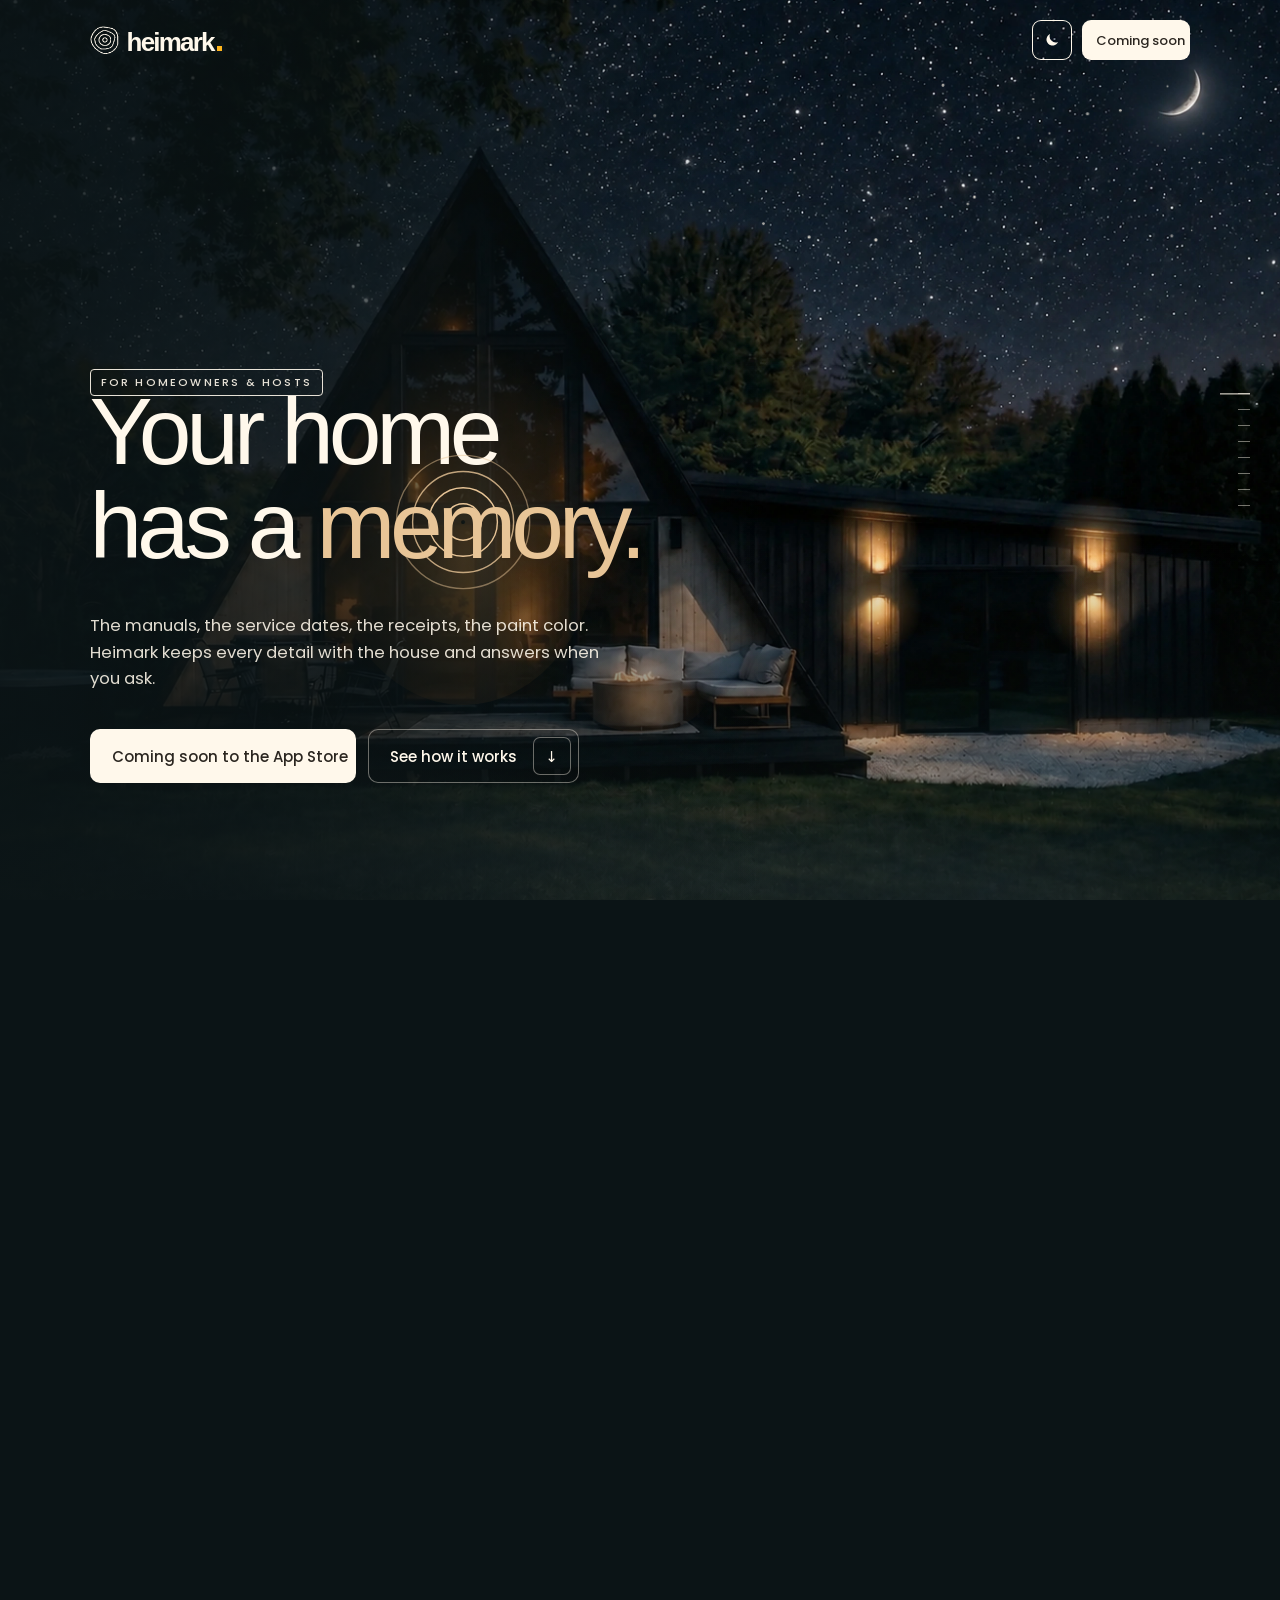
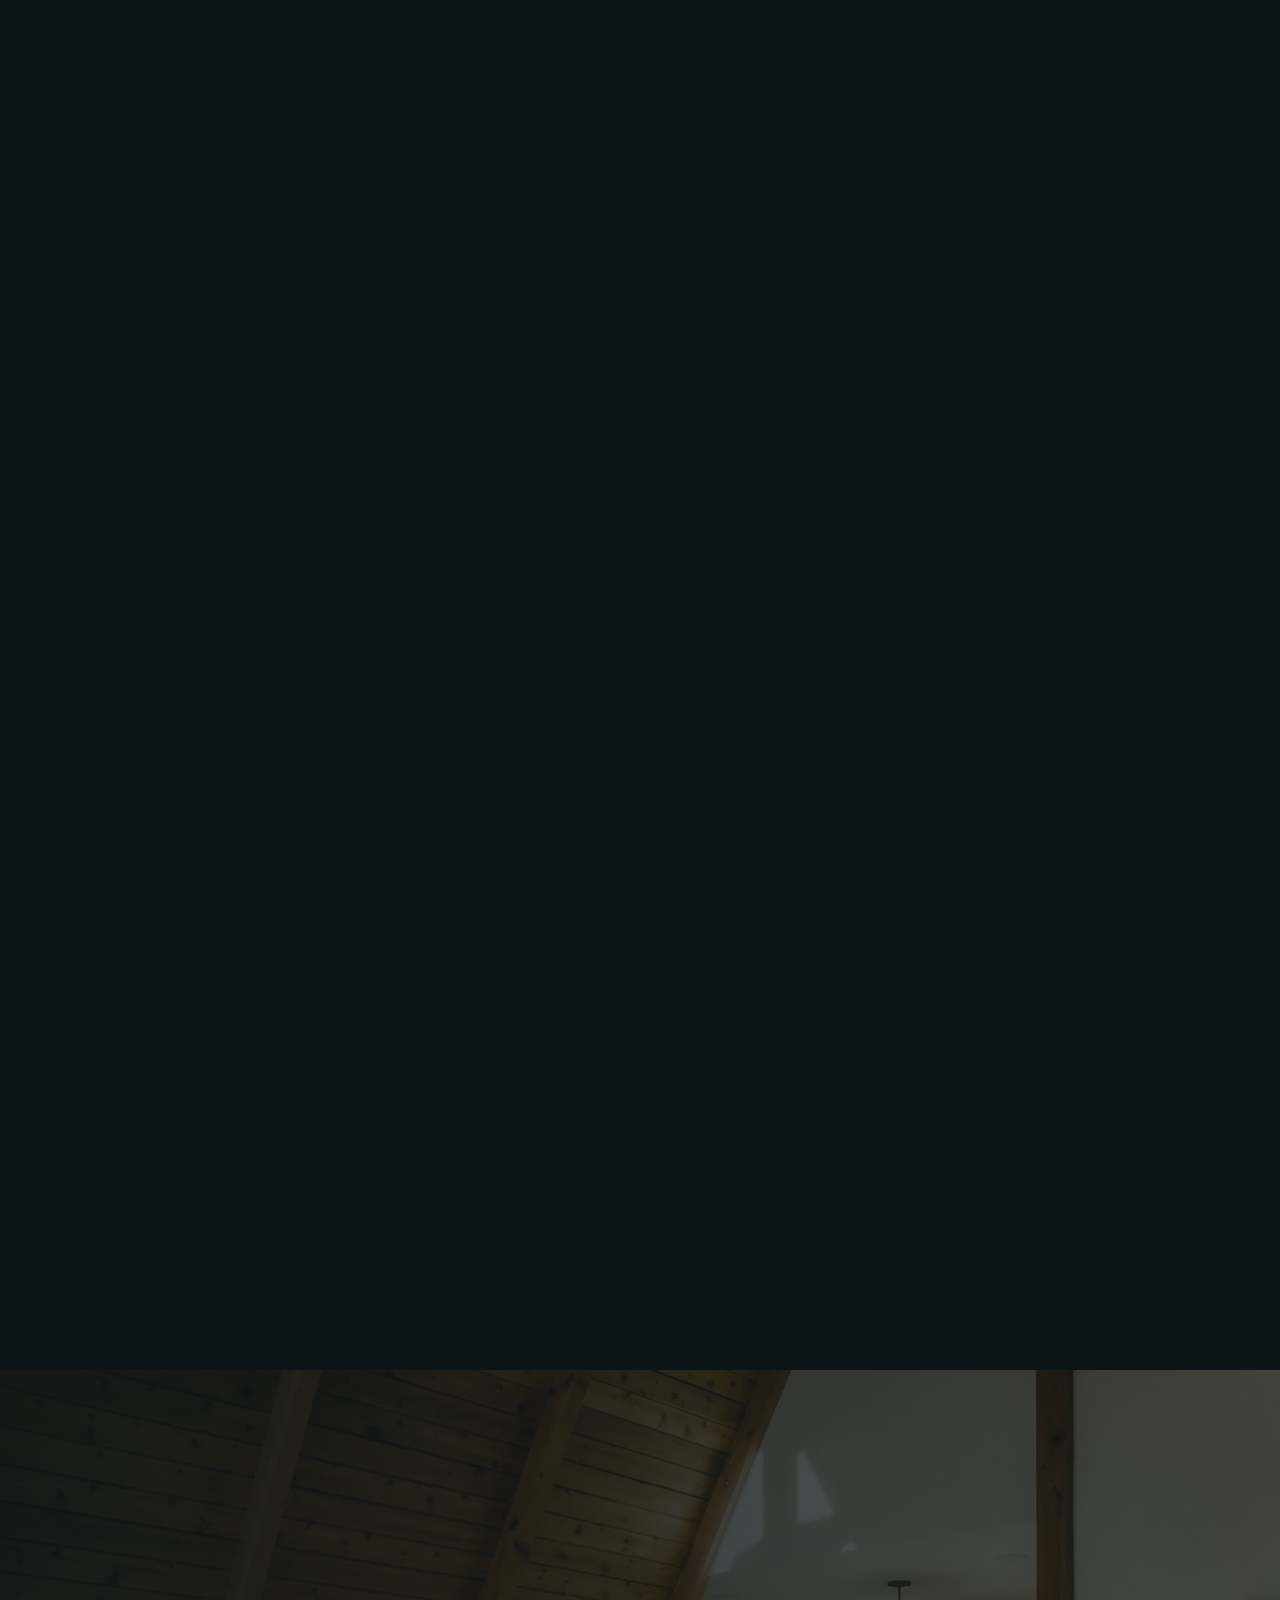
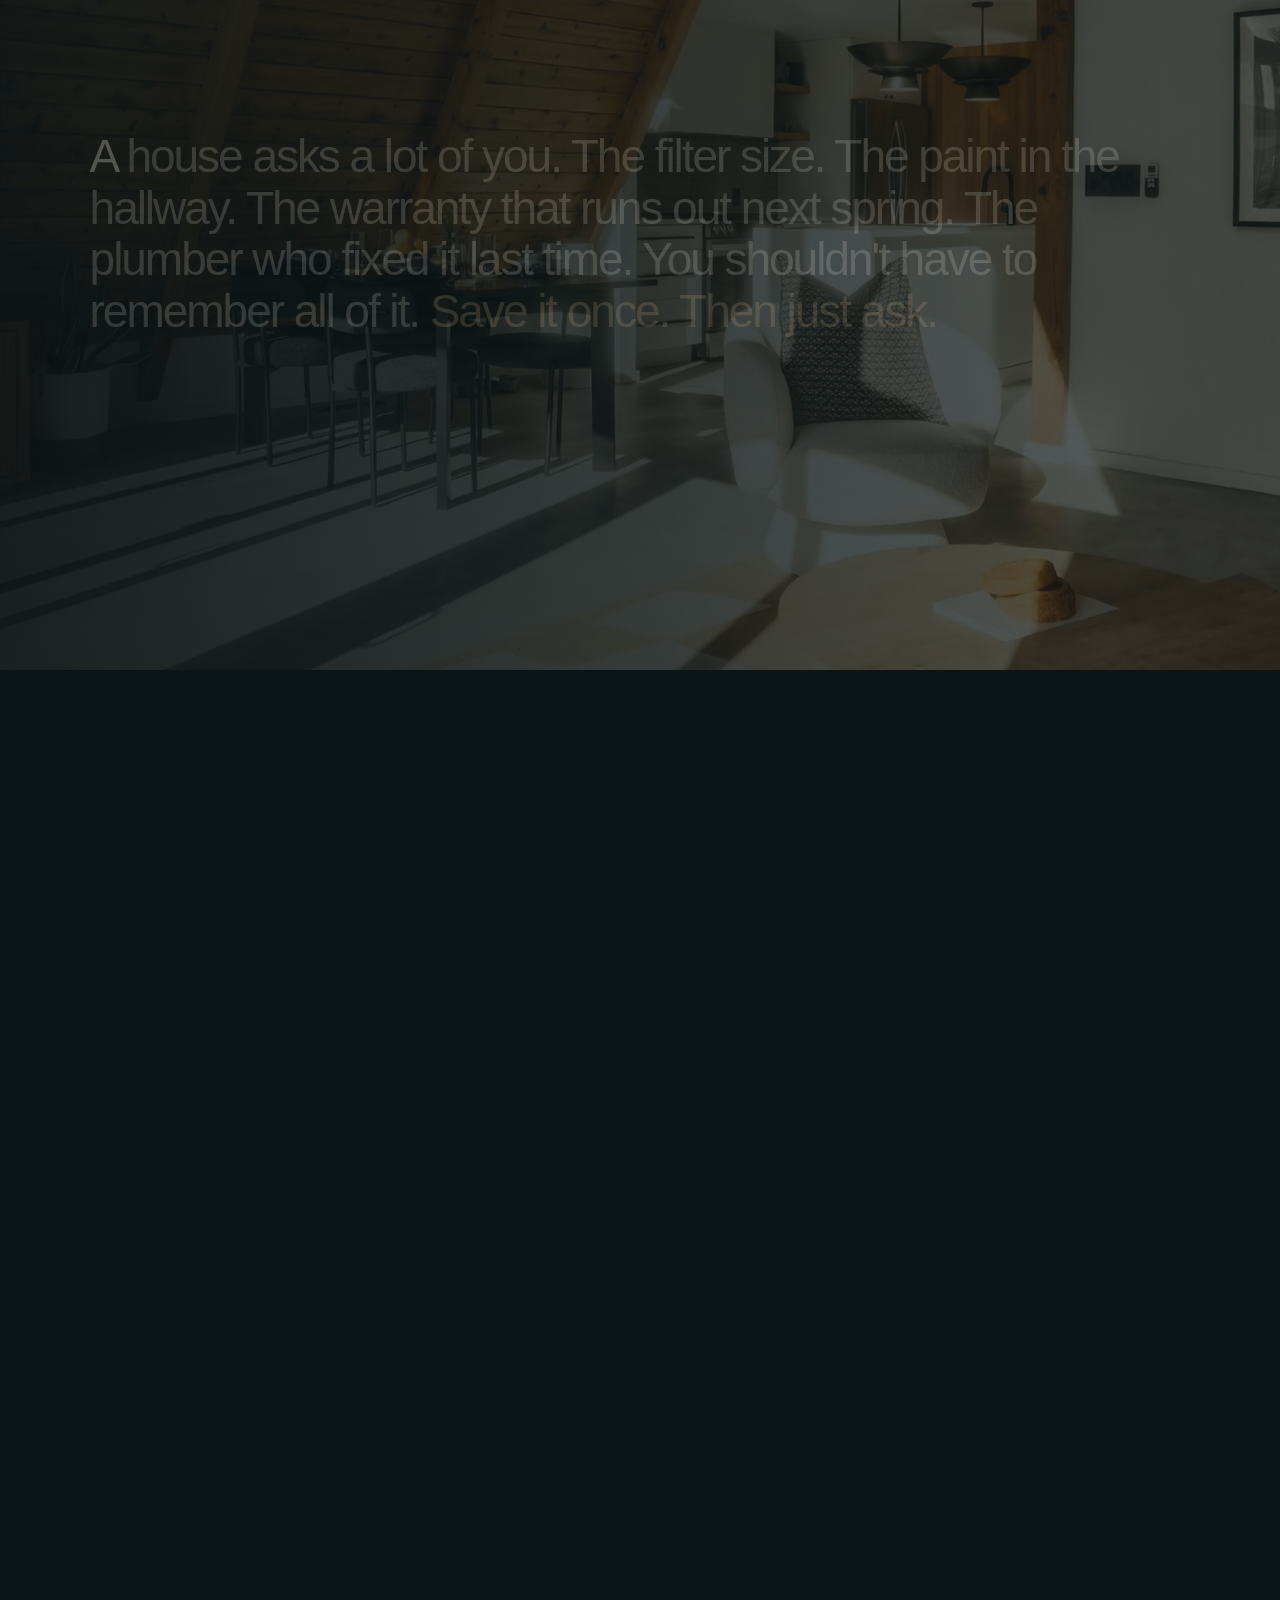
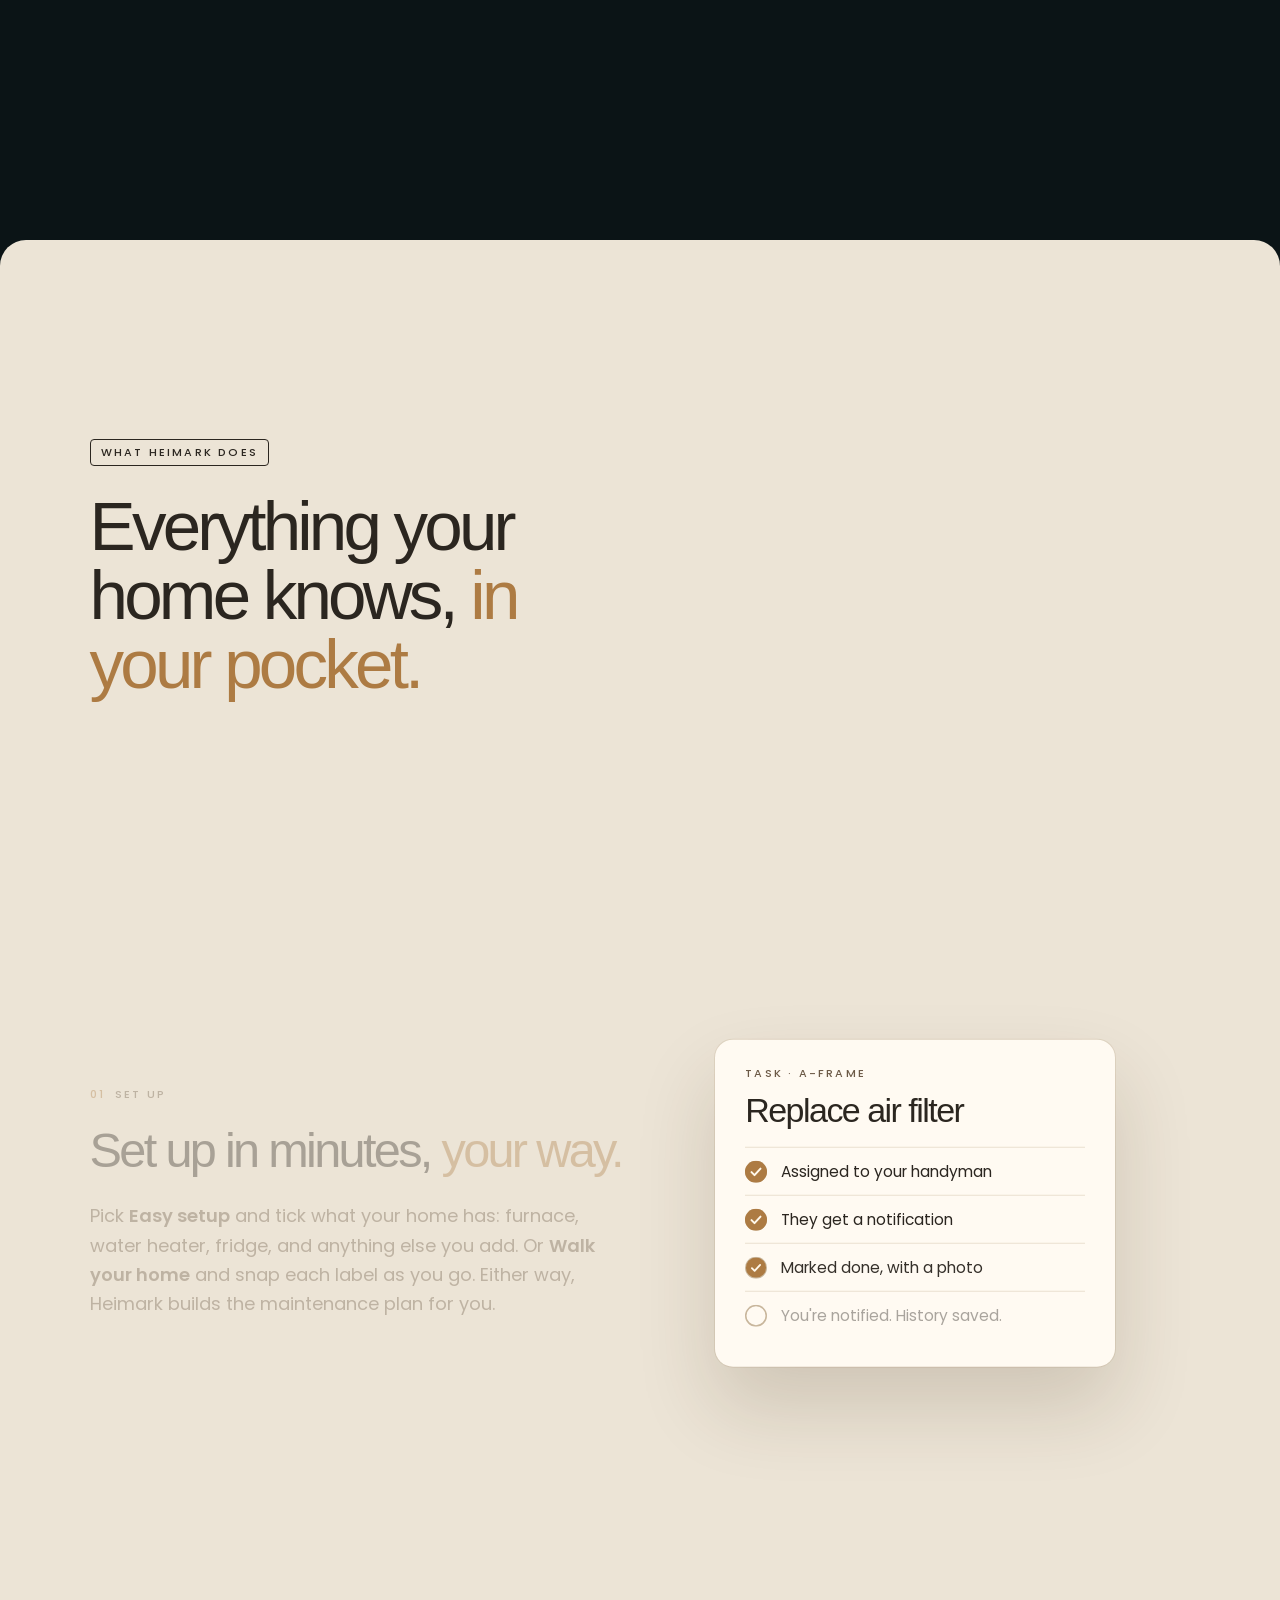
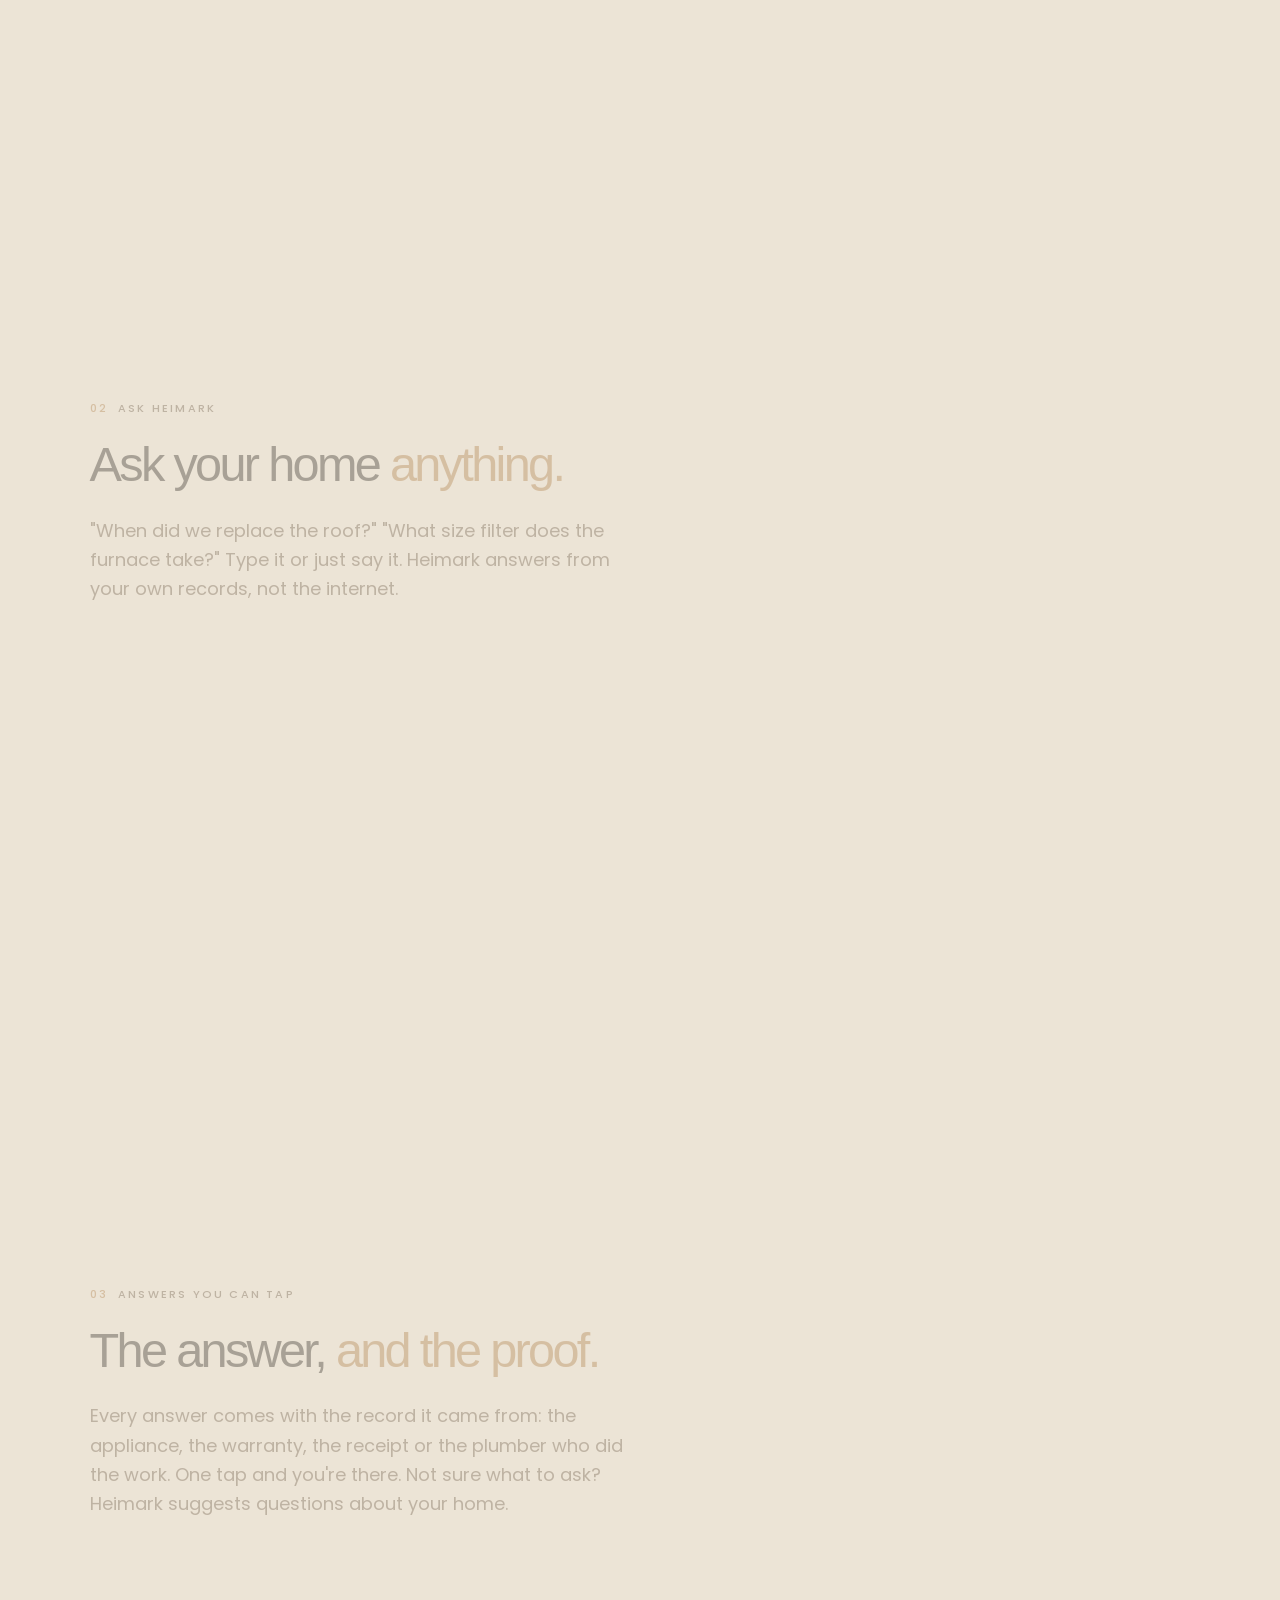
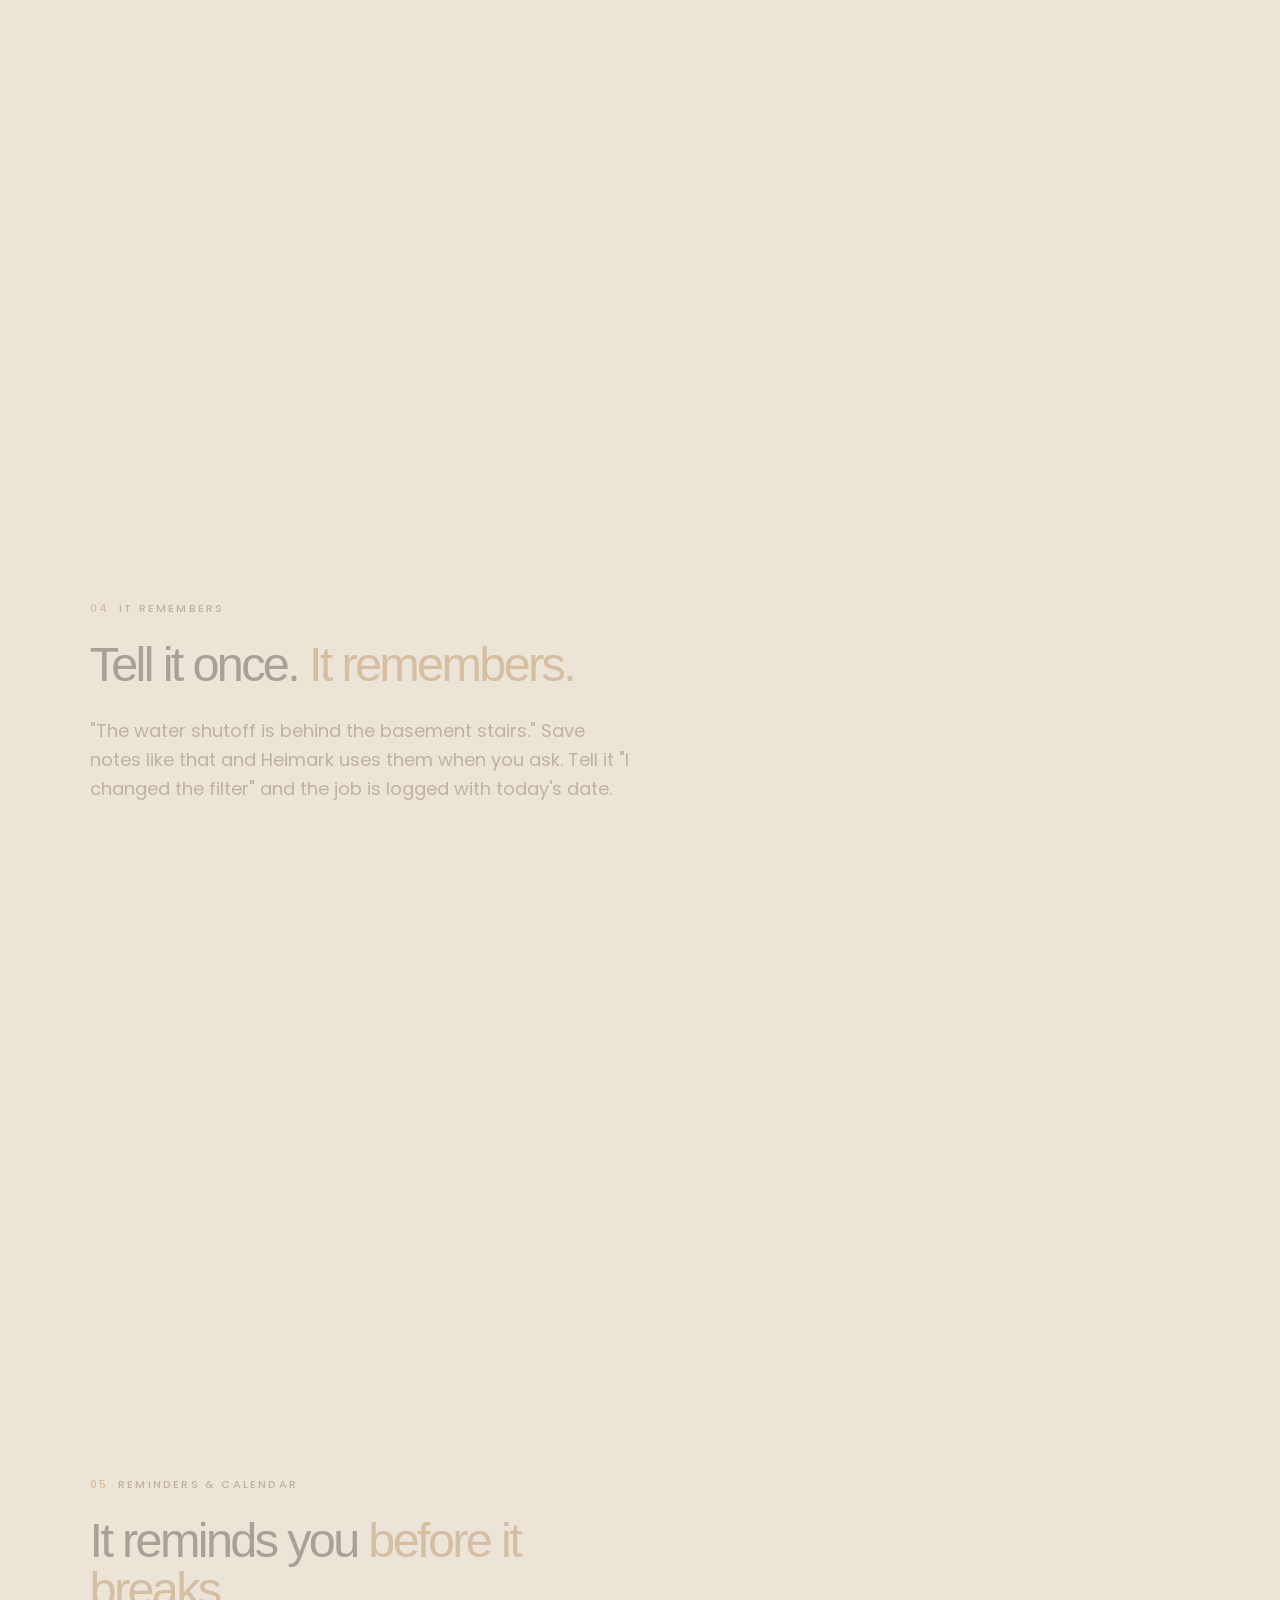
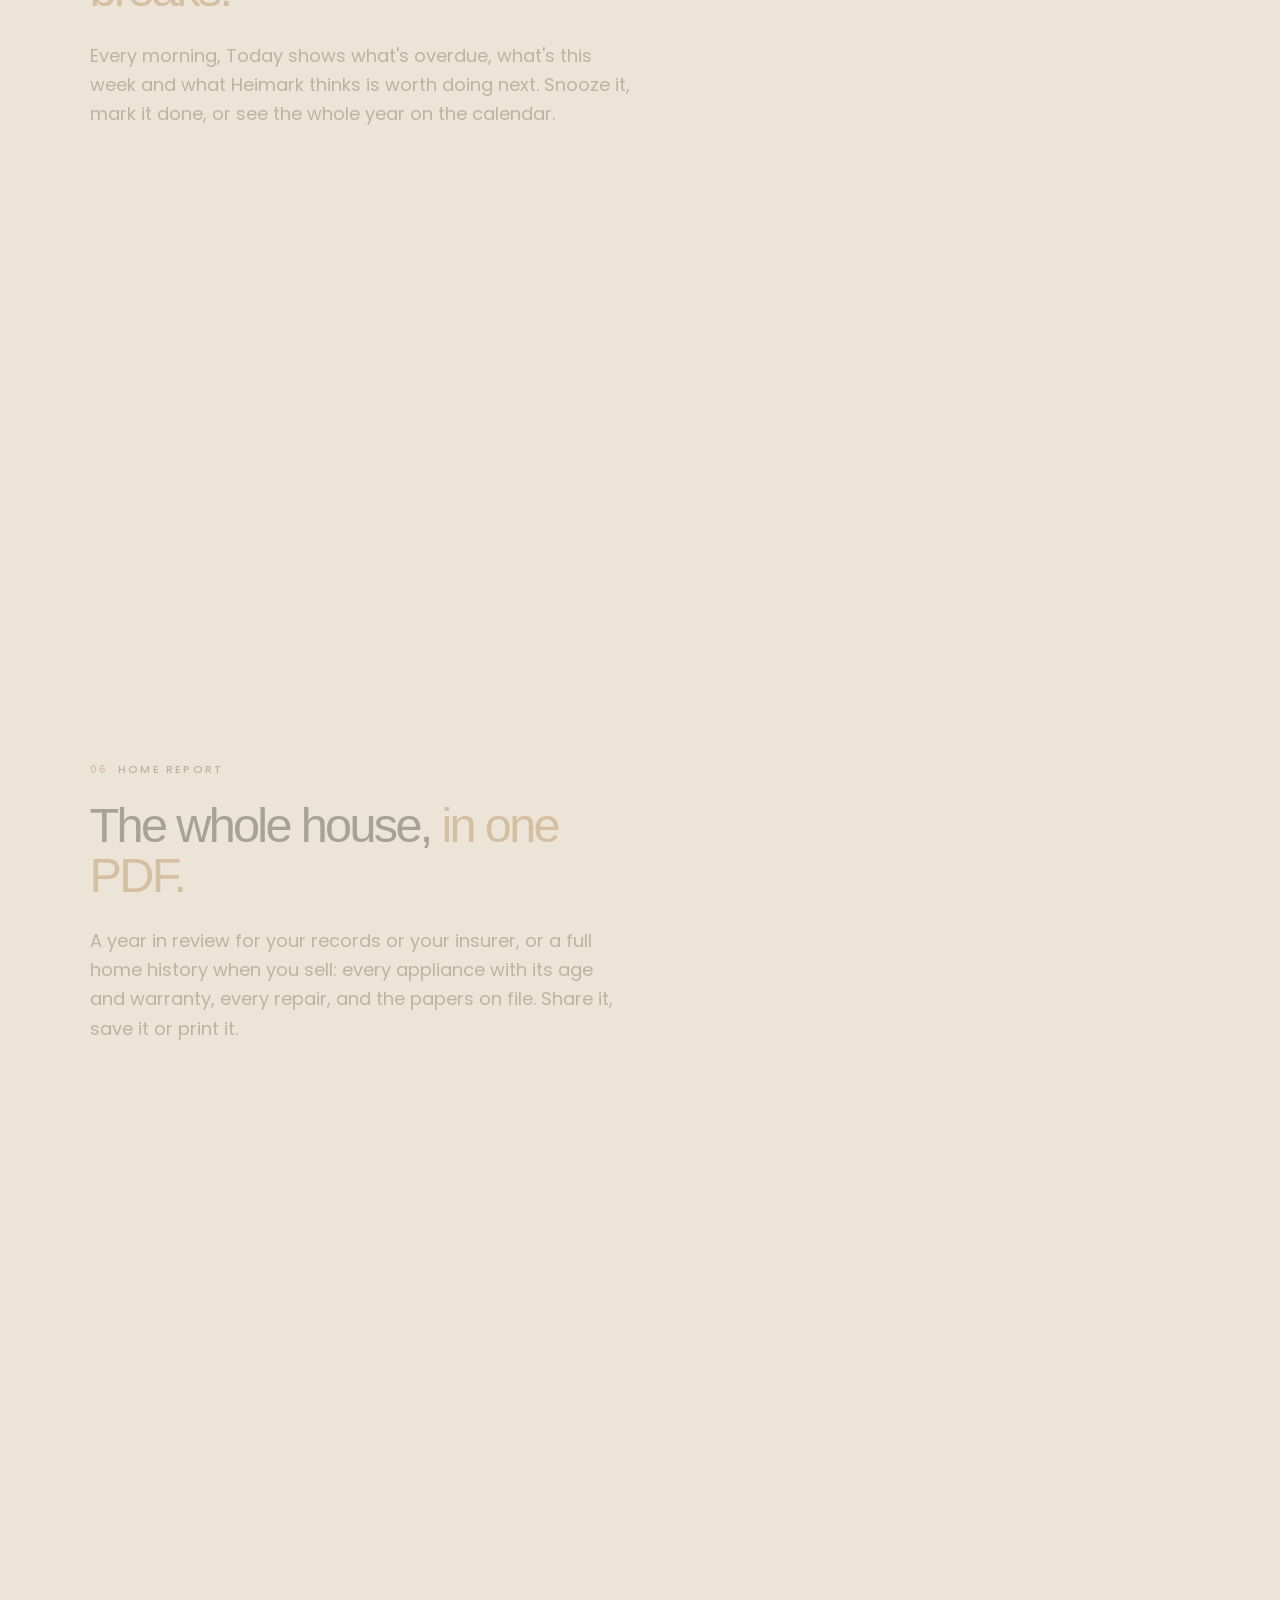
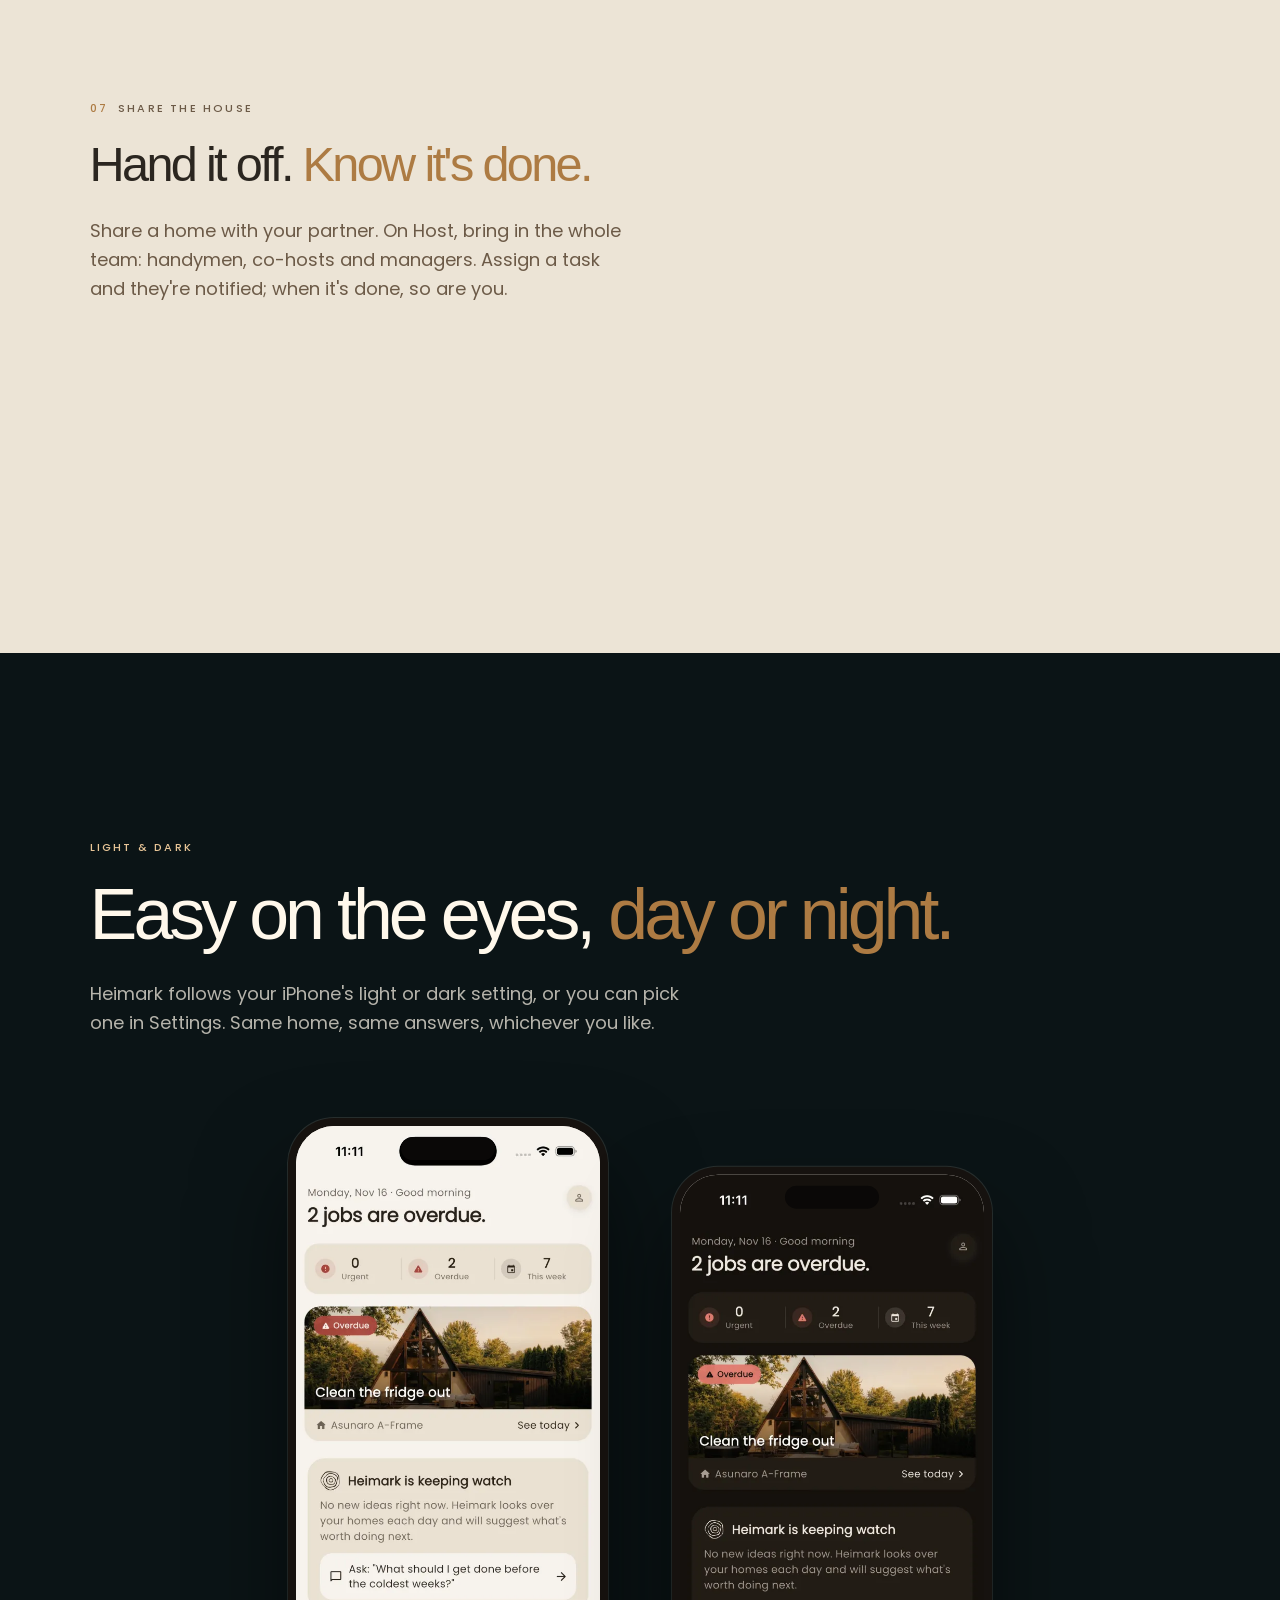
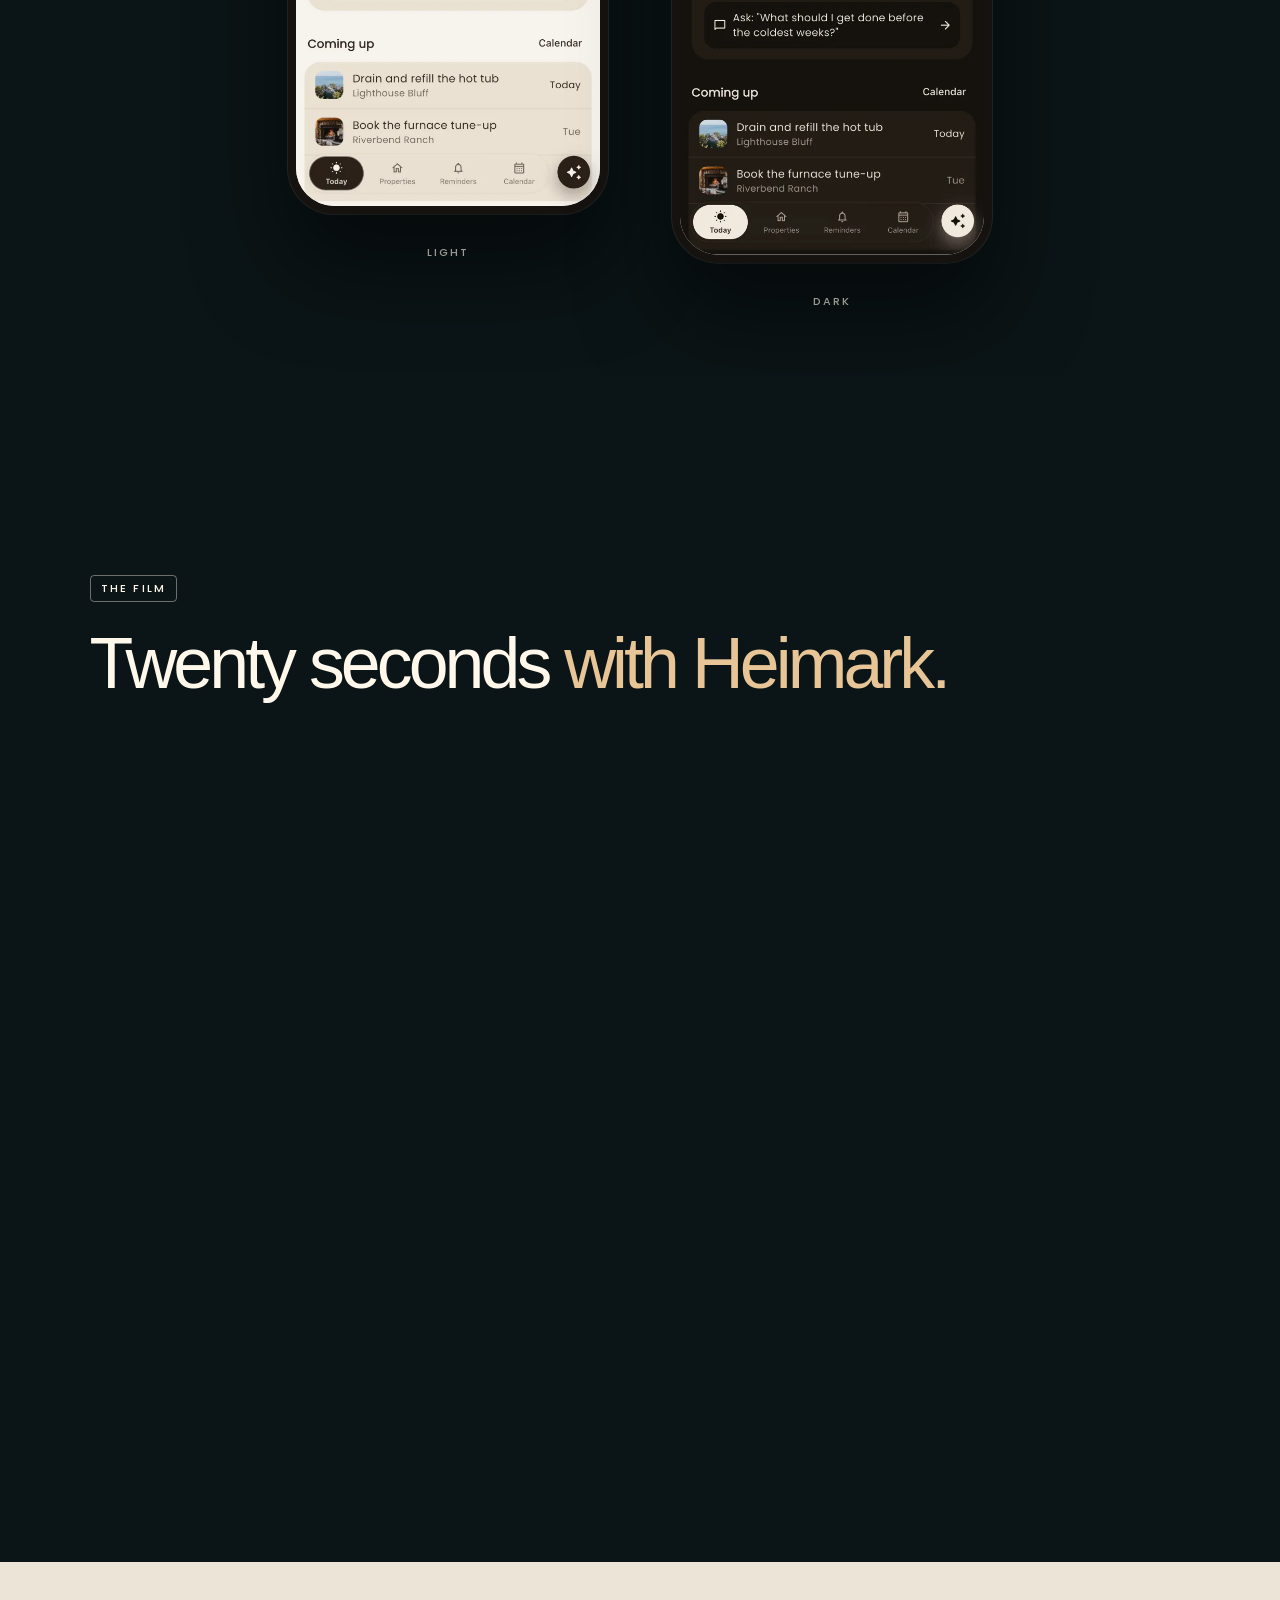
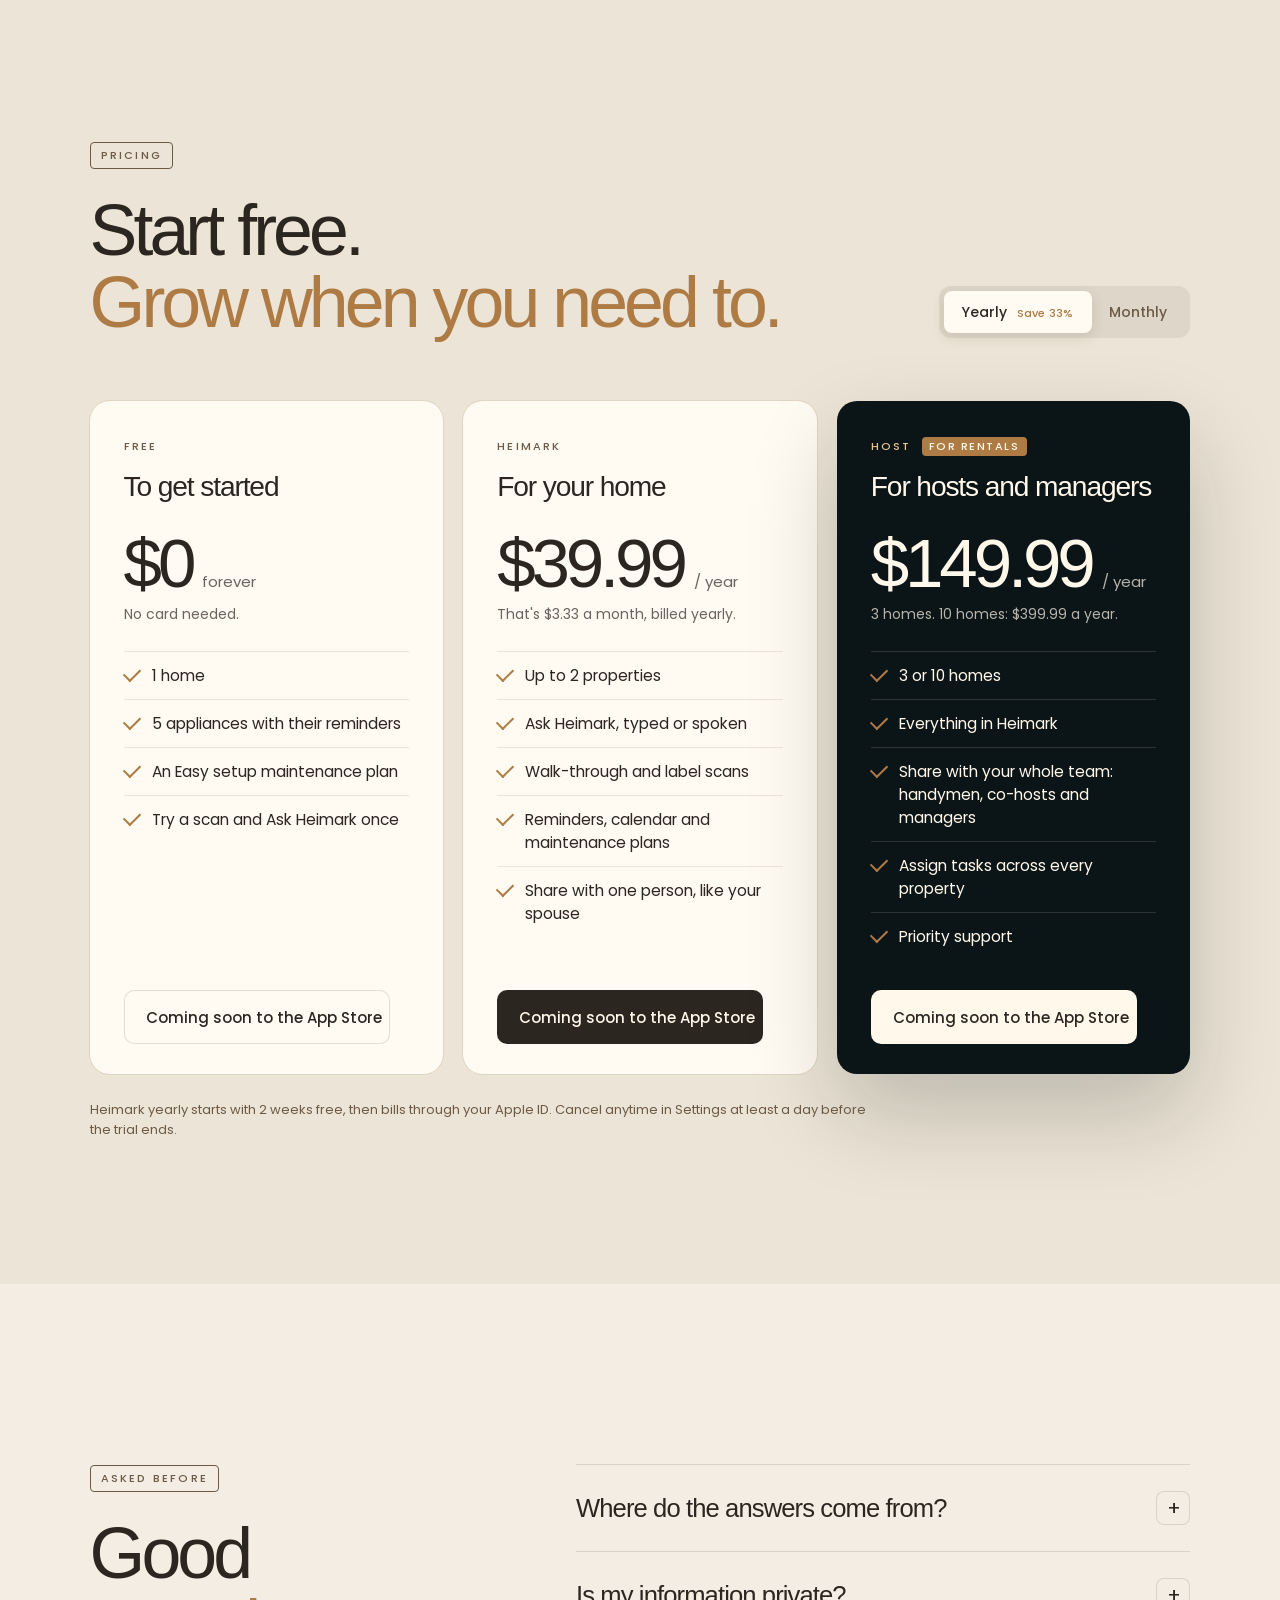
==== commit 79493fc9: "Redesign: setup, Ask with records, notes, home report, light/dark showcase, Free plan, site dark mod" ====
--- a/index.html
+++ b/index.html
@@ -4,8 +4,9 @@
 <meta charset="utf-8">
 <meta name="viewport" content="width=device-width,initial-scale=1,viewport-fit=cover">
 <meta name="theme-color" content="#0b1416">
+<meta name="color-scheme" content="light dark">
 <title>Heimark · Your home's memory</title>
-<meta name="description" content="Heimark remembers your home for you: every appliance, manual, receipt and service date, with answers when you ask. Try it free for 2 weeks.">
+<meta name="description" content="Heimark remembers your home for you: every appliance, manual, receipt and service date, with answers when you ask. Start free.">
 <meta property="og:type" content="website">
 <meta property="og:site_name" content="Heimark">
 <meta property="og:title" content="Heimark · Your home has a memory.">
@@ -16,10 +17,9 @@
 <meta property="og:image:width" content="1200">
 <meta property="og:image:height" content="630">
 <meta name="twitter:card" content="summary_large_image">
-<meta name="apple-itunes-app" content="app-id=6761266068">
 <link rel="icon" type="image/png" href="assets/premise-symbol.png">
 <link rel="apple-touch-icon" href="assets/premise-symbol.png">
-<script>document.documentElement.classList.add('js')</script>
+<script>document.documentElement.classList.add('js');(function(){var t;try{t=localStorage.getItem('heimark-theme')}catch(e){}if(t!=='light'&&t!=='dark')t=matchMedia('(prefers-color-scheme: dark)').matches?'dark':'light';document.documentElement.dataset.theme=t})()</script>
 <!--
   Heimark funnel v2. Inspired by pear.no's editorial grammar (big display, quiet UI face, tags,
   rail, one visual world, "Asked before"), built on Heimark's own world: the A-frame and the
@@ -28,16 +28,19 @@
   Every asset is local (assets/); nothing is hotlinked.
 -->
 <link rel="preload" href="assets/night-moon-display.webp" as="image" fetchpriority="high">
-<link rel="stylesheet" href="funnel.css">
-<script src="motion.js"></script>
-<script src="funnel.js" defer></script>
+<link rel="stylesheet" href="funnel.css?v=3">
+<script src="motion.js?v=3"></script>
+<script src="funnel.js?v=3" defer></script>
 </head>
 <body>
 <a class="skip" href="#main">Skip to content</a>
 
 <header class="top" id="top">
   <a class="logo" href="#story" aria-label="Heimark, back to the start"><i class="ring" aria-hidden="true"></i><span>heimark</span><b aria-hidden="true"></b></a>
-  <a class="chip-btn" aria-disabled="true"><span>Coming soon</span></a>
+  <div class="top-r">
+    <button class="theme-btn" id="theme-btn" type="button" aria-label="Switch to dark mode"><i class="sun" aria-hidden="true"></i><i class="moon" aria-hidden="true"></i></button>
+    <a class="chip-btn" aria-disabled="true"><span>Coming soon</span></a>
+  </div>
 </header>
 
 <nav class="rail" aria-label="Chapters">
@@ -46,6 +49,7 @@
     <li><a href="#story" data-label="The house"><span class="sr-only">The house</span></a></li>
     <li><a href="#inside" data-label="Inside"><span class="sr-only">Inside</span></a></li>
     <li><a href="#features" data-label="What it does"><span class="sr-only">What it does</span></a></li>
+    <li><a href="#modes" data-label="Light &amp; dark"><span class="sr-only">Light and dark</span></a></li>
     <li><a href="#film" data-label="The film"><span class="sr-only">The film</span></a></li>
     <li><a href="#pricing" data-label="Pricing"><span class="sr-only">Pricing</span></a></li>
     <li><a href="#faq" data-label="Asked before"><span class="sr-only">Asked before</span></a></li>
@@ -138,11 +142,13 @@
               </div>
               <img class="ask-input" src="assets/ask-input.webp" loading="lazy" alt="">
             </div>
-            <img class="scr" data-scr="1" src="assets/listening.webp" loading="lazy" alt="">
-            <img class="scr pad" data-scr="2" src="assets/asset-identified.webp" loading="lazy" alt="">
-            <img class="scr" data-scr="3" src="assets/home-aframe-film.webp" loading="lazy" alt="">
-            <img class="scr" data-scr="4" src="assets/reminders.webp" loading="lazy" alt="">
-            <img class="scr" data-scr="5" src="assets/calendar.webp" loading="lazy" alt="">
+            <img class="scr pad" data-scr="1" src="assets/asset-identified.webp" loading="lazy" alt="">
+            <img class="scr" data-scr="2" src="assets/app-dark-ask-answer.webp" loading="lazy" alt="">
+            <img class="scr" data-scr="3" src="assets/app-light-notes.webp" loading="lazy" alt="">
+            <img class="scr" data-scr="4" src="assets/app-dark-ask-sheet.webp" loading="lazy" alt="">
+            <img class="scr" data-scr="5" src="assets/app-light-today.webp" loading="lazy" alt="">
+            <img class="scr" data-scr="6" src="assets/app-dark-calendar.webp" loading="lazy" alt="">
+            <img class="scr" data-scr="7" src="assets/app-light-report.webp" loading="lazy" alt="">
           </div>
         </figure>
 
@@ -162,40 +168,57 @@
 
     <div class="feat-list">
       <article class="feat" data-feat="0">
-        <p class="tag"><span>01</span>Ask Heimark</p>
+        <p class="tag"><span>01</span>Set up</p>
+        <h3 class="display">Set up in minutes, <em>your way.</em></h3>
+        <p>Pick <b>Easy setup</b> and tick what your home has: furnace, water heater, fridge, and anything else you add. Or <b>Walk your home</b> and snap each label as you go. Either way, Heimark builds the maintenance plan for you.</p>
+      </article>
+      <article class="feat" data-feat="1">
+        <p class="tag"><span>02</span>Ask Heimark</p>
         <h3 class="display">Ask your home <em>anything.</em></h3>
-        <p>"When did we replace the roof?" "What size filter does the furnace take?" Heimark answers from your own records and shows you the receipt, the manual or the task it came from.</p>
-      </article>
-      <article class="feat" data-feat="1">
-        <p class="tag"><span>02</span>Ask Heimark · Voice</p>
-        <h3 class="display">Or just <em>say it.</em></h3>
-        <p>Hands full under the sink? Tap the mic and ask out loud. Heimark listens, then answers like you typed it.</p>
+        <p>"When did we replace the roof?" "What size filter does the furnace take?" Type it or just say it. Heimark answers from your own records, not the internet.</p>
       </article>
       <article class="feat" data-feat="2">
-        <p class="tag"><span>03</span>Scan with Heimark</p>
-        <h3 class="display">Snap the label. <em>Done.</em></h3>
-        <p>Point your camera at the sticker on the water heater, furnace or fridge. Heimark reads the brand, model and serial, files the appliance, and suggests a maintenance plan you can edit before you save.</p>
+        <p class="tag"><span>03</span>Answers you can tap</p>
+        <h3 class="display">The answer, <em>and the proof.</em></h3>
+        <p>Every answer comes with the record it came from: the appliance, the warranty, the receipt or the plumber who did the work. One tap and you're there. Not sure what to ask? Heimark suggests questions about your home.</p>
       </article>
       <article class="feat" data-feat="3">
-        <p class="tag"><span>04</span>One place</p>
-        <h3 class="display">The whole house, <em>in one place.</em></h3>
-        <p>Assets, Files &amp; Notes, Contacts and Tasks, for the house, the cabin and the rental. Manuals, receipts, warranties, inspection reports and the plumber's number, right where you'll look for them.</p>
+        <p class="tag"><span>04</span>It remembers</p>
+        <h3 class="display">Tell it once. <em>It remembers.</em></h3>
+        <p>"The water shutoff is behind the basement stairs." Save notes like that and Heimark uses them when you ask. Tell it "I changed the filter" and the job is logged with today's date.</p>
       </article>
       <article class="feat" data-feat="4">
         <p class="tag"><span>05</span>Reminders &amp; calendar</p>
         <h3 class="display">It reminds you <em>before it breaks.</em></h3>
-        <p>Set a task once and Heimark keeps the schedule. See what's due today, what's coming up and what's overdue, then snooze it or mark it done. The calendar shows the whole year.</p>
+        <p>Every morning, Today shows what's overdue, what's this week and what Heimark thinks is worth doing next. Snooze it, mark it done, or see the whole year on the calendar.</p>
       </article>
       <article class="feat" data-feat="5">
-        <p class="tag"><span>06</span>Share the house</p>
+        <p class="tag"><span>06</span>Home report</p>
+        <h3 class="display">The whole house, <em>in one PDF.</em></h3>
+        <p>A year in review for your records or your insurer, or a full home history when you sell: every appliance with its age and warranty, every repair, and the papers on file. Share it, save it or print it.</p>
+      </article>
+      <article class="feat" data-feat="6">
+        <p class="tag"><span>07</span>Share the house</p>
         <h3 class="display">Hand it off. <em>Know it's done.</em></h3>
-        <p>Invite a partner, a handyman or a property manager. Assign a task and they're notified; when it's done, so are you. Heimark keeps the history, so nobody has to remember who did what.</p>
+        <p>Share a home with your partner. On Host, bring in the whole team: handymen, co-hosts and managers. Assign a task and they're notified; when it's done, so are you.</p>
       </article>
     </div>
   </div>
 </section>
 
 <!-- ============ 05 · The film -->
+<section class="modes" id="modes" data-tone="dark" aria-labelledby="modes-title">
+  <header class="modes-head">
+    <p class="tag">Light &amp; dark</p>
+    <h2 class="display" id="modes-title">Easy on the eyes, <em>day or night.</em></h2>
+    <p>Heimark follows your iPhone's light or dark setting, or you can pick one in Settings. Same home, same answers, whichever you like.</p>
+  </header>
+  <div class="modes-pair">
+    <figure class="phone mini"><div class="screen"><img src="assets/app-light-today.webp" loading="lazy" alt="Heimark's Today screen in light mode"></div><figcaption>Light</figcaption></figure>
+    <figure class="phone mini"><div class="screen"><img src="assets/app-dark-today.webp" loading="lazy" alt="Heimark's Today screen in dark mode"></div><figcaption>Dark</figcaption></figure>
+  </div>
+</section>
+
 <section class="film" id="film" data-tone="dark" aria-labelledby="film-title">
   <div class="film-head">
     <p class="tag">The film</p>
@@ -211,14 +234,27 @@
 <section class="pricing" id="pricing" data-tone="light" aria-labelledby="pricing-title">
   <div class="price-head">
     <p class="tag">Pricing</p>
-    <h2 class="display" id="pricing-title">Try everything<br><em class="nowrap">free for 2 weeks.</em></h2>
+    <h2 class="display" id="pricing-title">Start free.<br><em class="nowrap">Grow when you need to.</em></h2>
     <div class="bill" role="radiogroup" aria-label="Billing period">
       <span class="bill-ind" aria-hidden="true"></span>
       <button type="button" role="radio" aria-checked="true" data-bill="year">Yearly <small>Save 33%</small></button>
       <button type="button" role="radio" aria-checked="false" data-bill="month">Monthly</button>
     </div>
   </div>
-  <div class="plans">
+  <div class="plans three">
+    <article class="plan">
+      <p class="tag-plain">Free</p>
+      <h3>To get started</h3>
+      <div class="price"><span class="amt">$0</span><span class="per">forever</span></div>
+      <p class="note">No card needed.</p>
+      <ul>
+        <li>1 home</li>
+        <li>5 appliances with their reminders</li>
+        <li>An Easy setup maintenance plan</li>
+        <li>Try a scan and Ask Heimark once</li>
+      </ul>
+      <a class="btn line-dark" aria-disabled="true"><span>Coming soon to the App Store</span></a>
+    </article>
     <article class="plan">
       <p class="tag-plain">Heimark</p>
       <h3>For your home</h3>
@@ -248,7 +284,7 @@
       <a class="btn" aria-disabled="true"><span>Coming soon to the App Store</span></a>
     </article>
   </div>
-  <p class="fine">Or start free: 1 home, 5 appliances and their reminders. Heimark yearly starts with 2 weeks free, then bills through your Apple ID. Cancel anytime in Settings at least a day before the trial ends.</p>
+  <p class="fine">Heimark yearly starts with 2 weeks free, then bills through your Apple ID. Cancel anytime in Settings at least a day before the trial ends.</p>
 </section>
 
 <!-- ============ 06 · Asked before -->
@@ -260,6 +296,7 @@
     </div>
     <div class="qa-list">
       <details><summary>Where do the answers come from?</summary><div class="ans"><p>From your own records: the assets, files, notes and tasks you've saved for that property. Every answer shows where it came from, so you can open the receipt or the manual behind it.</p></div></details>
+      <details><summary>Is my information private?</summary><div class="ans"><p>Yes. Your home records are yours. We don't sell them, show you ads, or use them to train AI. Only the people you share a home with can see it, and you can delete your account and everything in it from the app. <a href="/privacy">Read the privacy policy</a>.</p></div></details>
       <details><summary>I have nothing organized. Where do I start?</summary><div class="ans"><p>Scan one appliance label. Heimark fills in the details and suggests a maintenance plan, and the house starts to fill itself in from there. Add a photo of a receipt or a manual whenever you come across one.</p></div></details>
       <details><summary>Can my family or my handyman use it too?</summary><div class="ans"><p>Yes. Heimark lets you share with one person, like your spouse. Host lets you bring in your whole team: handymen, co-hosts and managers. Assign tasks and everyone gets notified when work is assigned and when it's done.</p></div></details>
       <details><summary>Does it work for more than one property?</summary><div class="ans"><p>Yes. A house, a cabin and a short-term rental each get their own assets, records and tasks, side by side. Heimark covers two; Host covers 3 or 10.</p></div></details>
--- a/funnel.css
+++ b/funnel.css
@@ -236,3 +236,47 @@
   [data-fx],.actions,.film-frame{opacity:1!important;transform:none!important}
 }
 .nowrap{white-space:nowrap}
+
+/* ---------- light / dark (theme set in <head>, toggled by #theme-btn) ---------- */
+.top-r{display:flex;align-items:center;gap:10px}
+.theme-btn{width:40px;height:40px;padding:0;border:0;border-radius:9px;background:transparent;color:var(--tone);box-shadow:inset 0 0 0 1px currentColor;display:grid;place-items:center}
+.theme-btn i{grid-area:1/1;width:18px;height:18px;background:currentColor}
+.theme-btn .sun{display:none;-webkit-mask:url("data:image/svg+xml,%3Csvg xmlns='http://www.w3.org/2000/svg' viewBox='0 0 24 24' fill='none' stroke='black' stroke-width='2' stroke-linecap='round'%3E%3Ccircle cx='12' cy='12' r='4'/%3E%3Cpath d='M12 2v2M12 20v2M4.9 4.9l1.4 1.4M17.7 17.7l1.4 1.4M2 12h2M20 12h2M4.9 19.1l1.4-1.4M17.7 6.3l1.4-1.4'/%3E%3C/svg%3E") center/contain no-repeat;mask:url("data:image/svg+xml,%3Csvg xmlns='http://www.w3.org/2000/svg' viewBox='0 0 24 24' fill='none' stroke='black' stroke-width='2' stroke-linecap='round'%3E%3Ccircle cx='12' cy='12' r='4'/%3E%3Cpath d='M12 2v2M12 20v2M4.9 4.9l1.4 1.4M17.7 17.7l1.4 1.4M2 12h2M20 12h2M4.9 19.1l1.4-1.4M17.7 6.3l1.4-1.4'/%3E%3C/svg%3E") center/contain no-repeat}
+.theme-btn .moon{-webkit-mask:url("data:image/svg+xml,%3Csvg xmlns='http://www.w3.org/2000/svg' viewBox='0 0 24 24'%3E%3Cpath d='M20 14.5A8 8 0 0 1 9.5 4a8 8 0 1 0 10.5 10.5z'/%3E%3C/svg%3E") center/contain no-repeat;mask:url("data:image/svg+xml,%3Csvg xmlns='http://www.w3.org/2000/svg' viewBox='0 0 24 24'%3E%3Cpath d='M20 14.5A8 8 0 0 1 9.5 4a8 8 0 1 0 10.5 10.5z'/%3E%3C/svg%3E") center/contain no-repeat}
+:root[data-theme="dark"] .theme-btn .sun{display:block}
+:root[data-theme="dark"] .theme-btn .moon{display:none}
+a[aria-disabled="true"]{cursor:default}
+
+/* the light sections take a warm espresso palette in dark mode; dark sections stay as they are */
+:root[data-theme="dark"] :is(.features,.pricing,.faq){--cream:#15110e;--paper:#1c1714;--ink:#f3ede3;--ink-2:#b8a690;--line:#f3ede31f;color:var(--ink)}
+:root[data-theme="dark"] :is(.plan,.plate-card){background:#262019;box-shadow:0 0 0 1px #f3ede31a}
+:root[data-theme="dark"] .plan.featured{background:var(--night);box-shadow:0 0 0 1px #ad7b4366,0 40px 90px #00000066}
+:root[data-theme="dark"] :is(.plan li,.plate-card li){border-color:#f3ede31a}
+:root[data-theme="dark"] .bill{background:#f3ede314}
+:root[data-theme="dark"] .bill-ind{background:#3a3129;box-shadow:none}
+:root[data-theme="dark"] :is(.pricing,.faq) .btn{color:#2b2620}
+:root[data-theme="dark"] .pricing .btn.dark{background:var(--bone)}
+:root[data-theme="dark"] .phone{box-shadow:0 50px 90px #00000080,0 0 0 1px #f3ede31f}
+.btn.line-dark{background:transparent;color:var(--ink);box-shadow:inset 0 0 0 1px var(--line)}
+:root[data-theme="dark"] .pricing .btn.line-dark{color:var(--ink)}
+
+/* three plans */
+.plans.three{grid-template-columns:repeat(3,minmax(0,1fr))}
+@media (max-width:1000px){ .plans.three{grid-template-columns:1fr;max-width:560px} }
+
+/* ---------- light & dark showcase ---------- */
+.modes{position:relative;z-index:5;background:var(--night);color:var(--bone);padding:20svh var(--gutter) 18svh;overflow:hidden}
+.modes-head{max-width:880px}
+.modes-head .tag{color:var(--accent-lt)}
+.modes-head p:not(.tag){margin:28px 0 0;max-width:34em;font-size:18px;line-height:1.62;color:#fff8ebb3}
+.modes-pair{display:flex;justify-content:center;gap:clamp(16px,5vw,72px);margin-top:9svh}
+.phone.mini{height:auto;width:min(320px,40vw);aspect-ratio:1206/2622;padding:8px;border-radius:46px;box-shadow:0 50px 90px #00000080,0 0 0 1px #fff8eb1f}
+.phone.mini .screen{border-radius:38px}
+.phone.mini img{width:100%;height:100%;object-fit:cover;object-position:top}
+.phone.mini figcaption{position:absolute;left:0;right:0;bottom:-44px;text-align:center;font:500 11px/1 var(--ui);letter-spacing:.2em;text-transform:uppercase;color:#fff8eb99}
+.modes-pair .phone.mini:last-child{transform:translateY(7%)}
+@media (max-width:760px){
+  .modes{padding:14svh 16px 16svh}
+  .phone.mini{border-radius:28px;padding:5px}
+  .phone.mini .screen{border-radius:23px}
+}
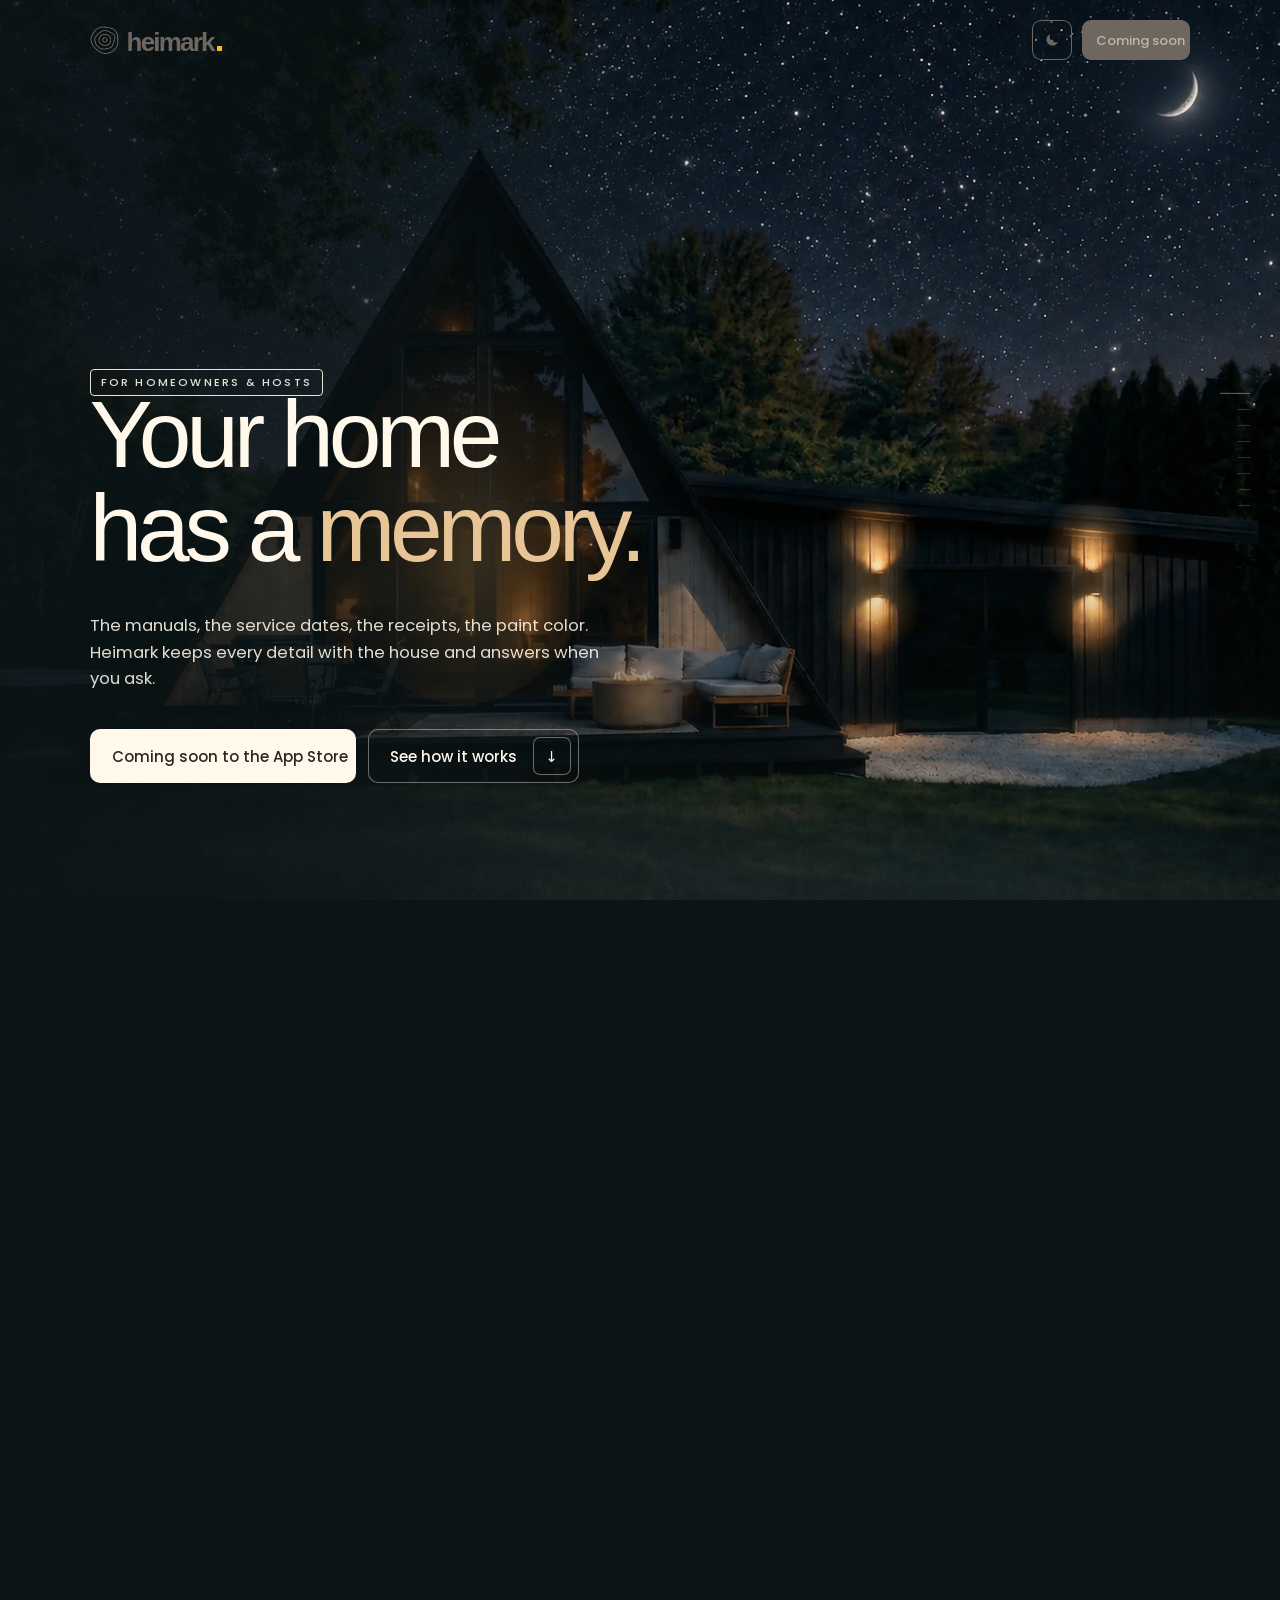
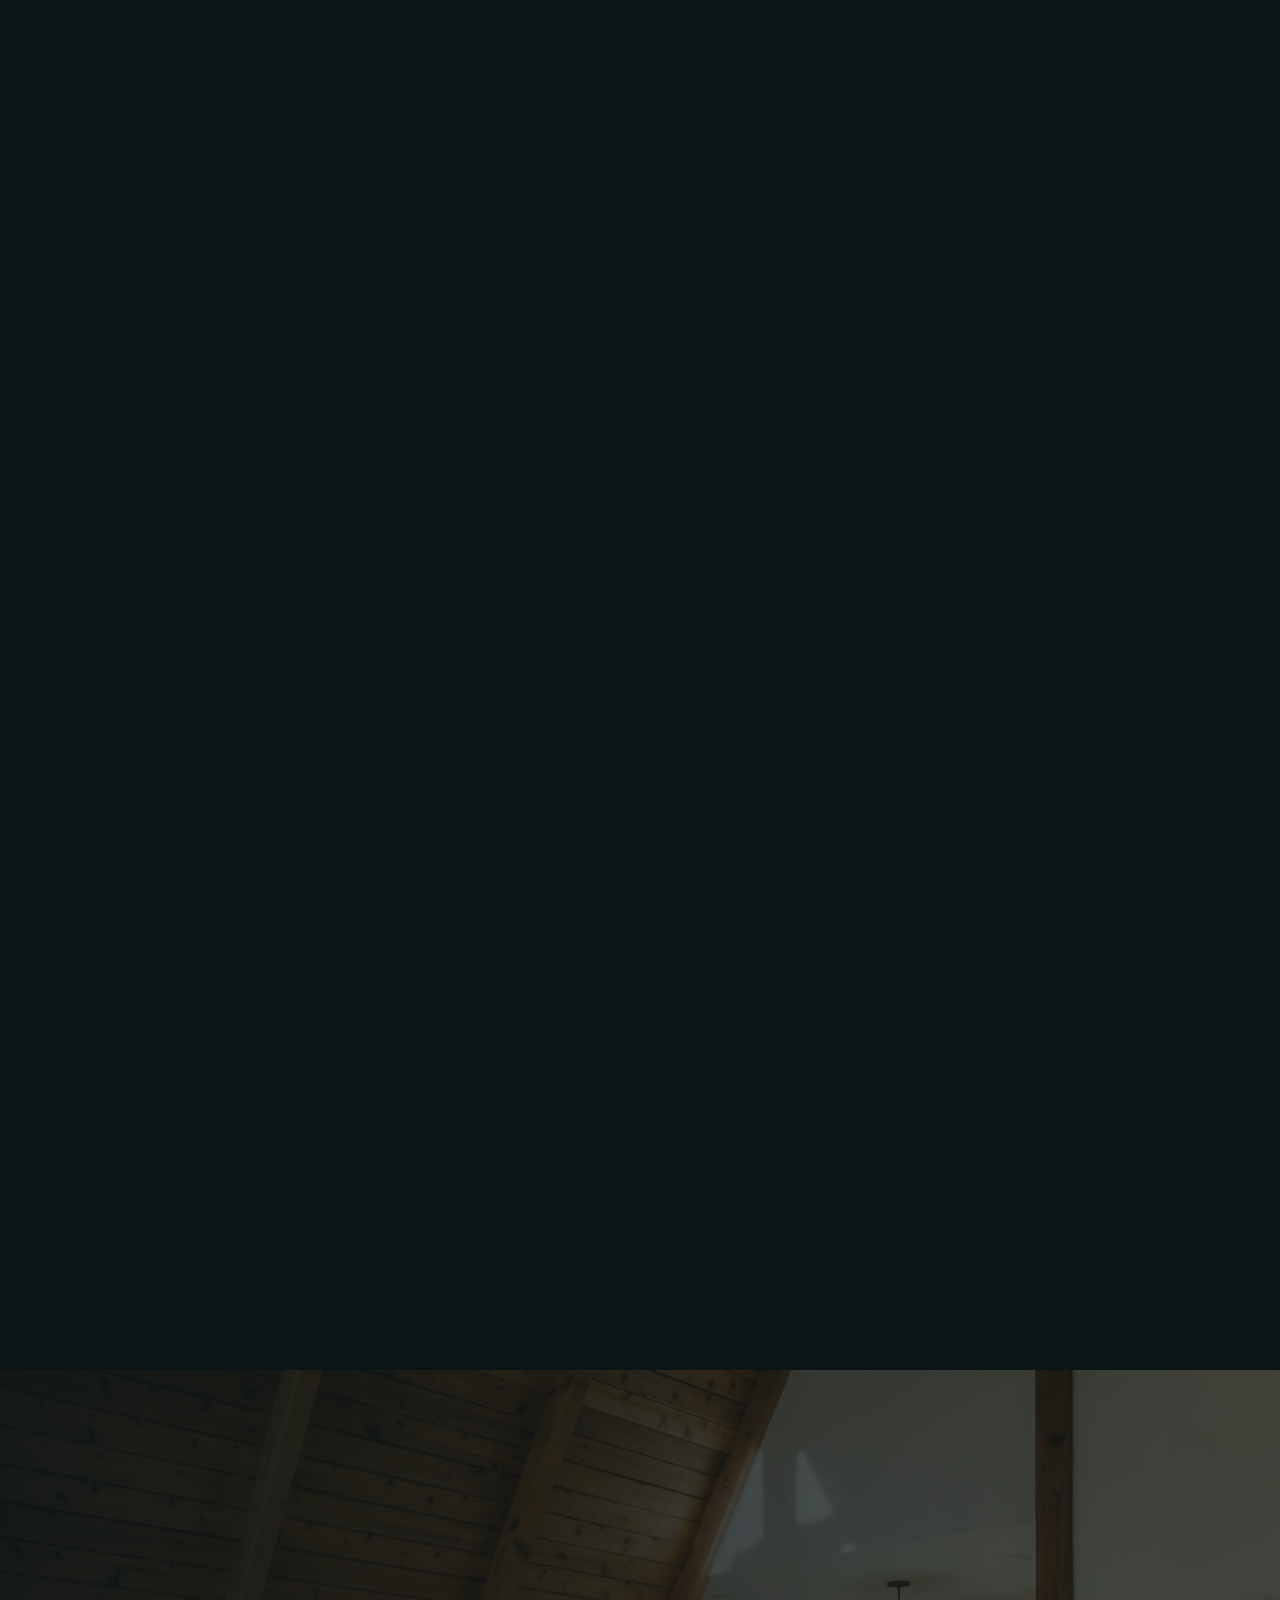
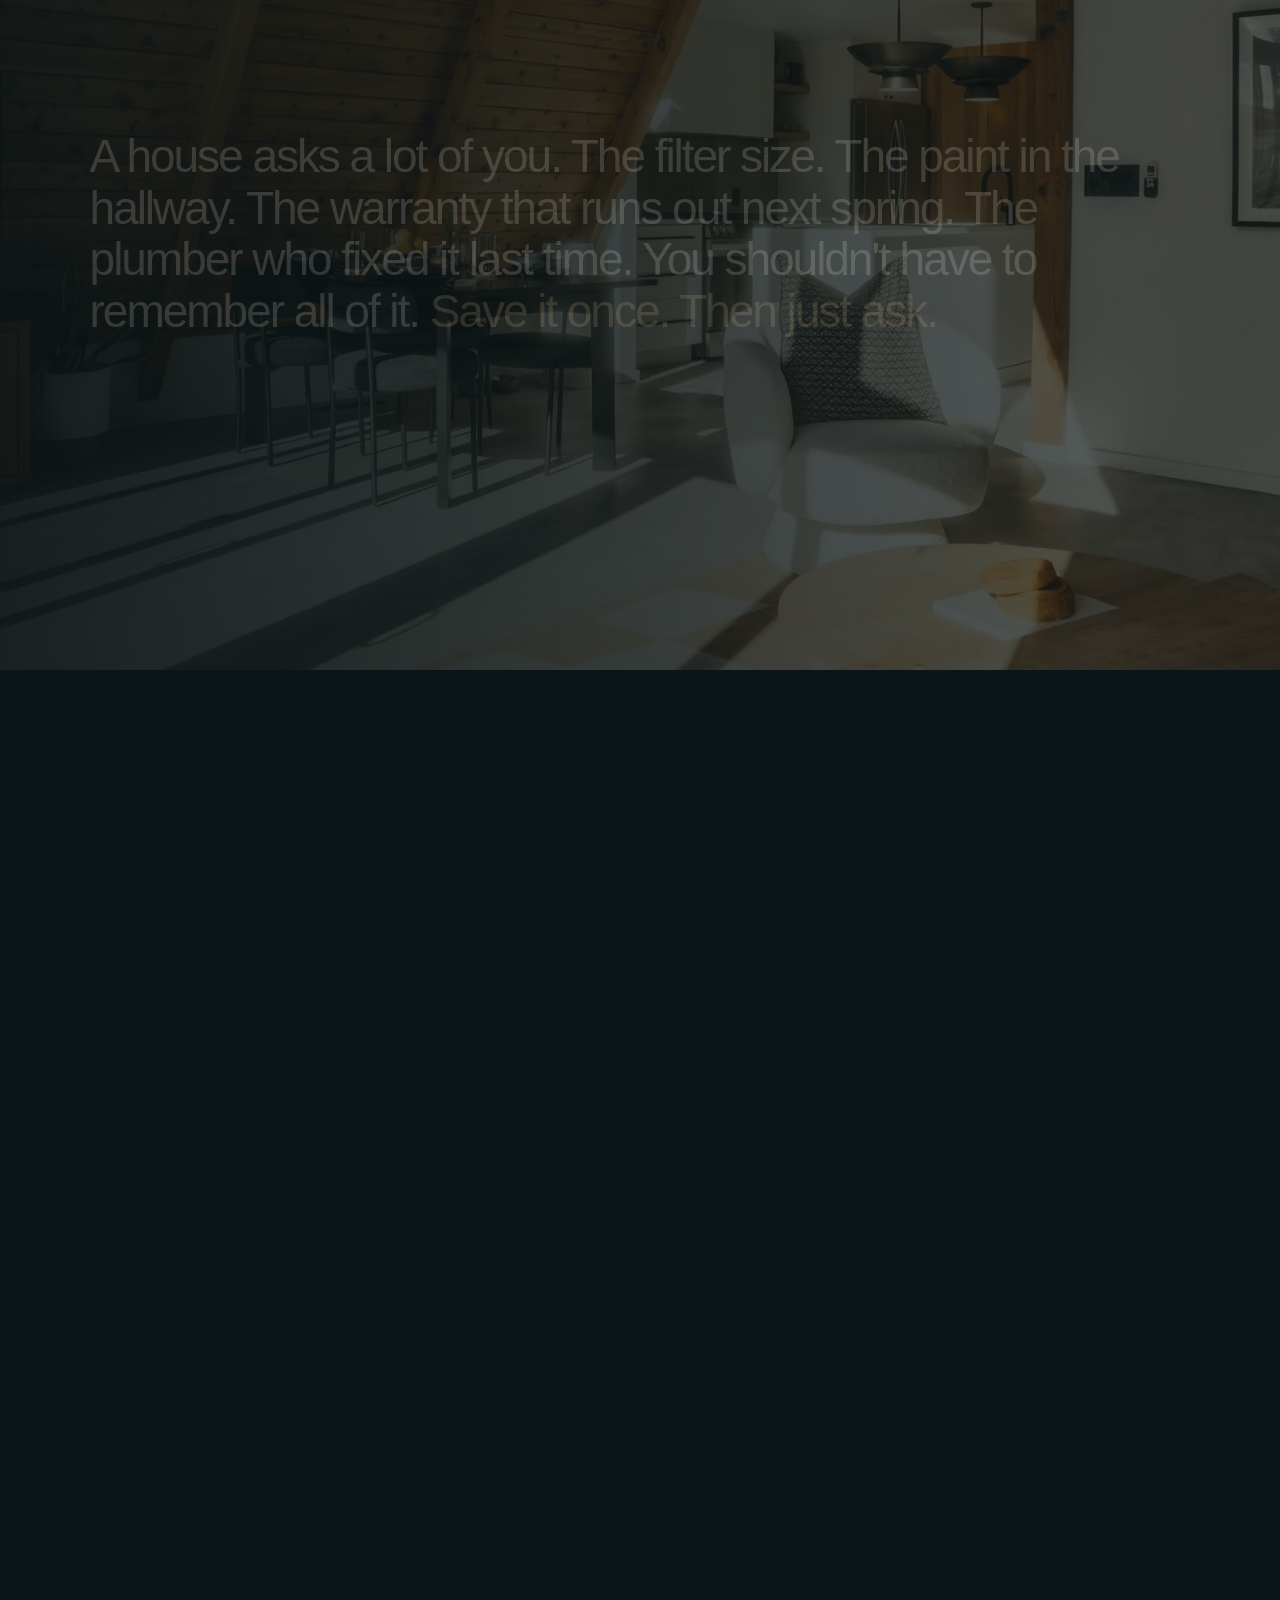
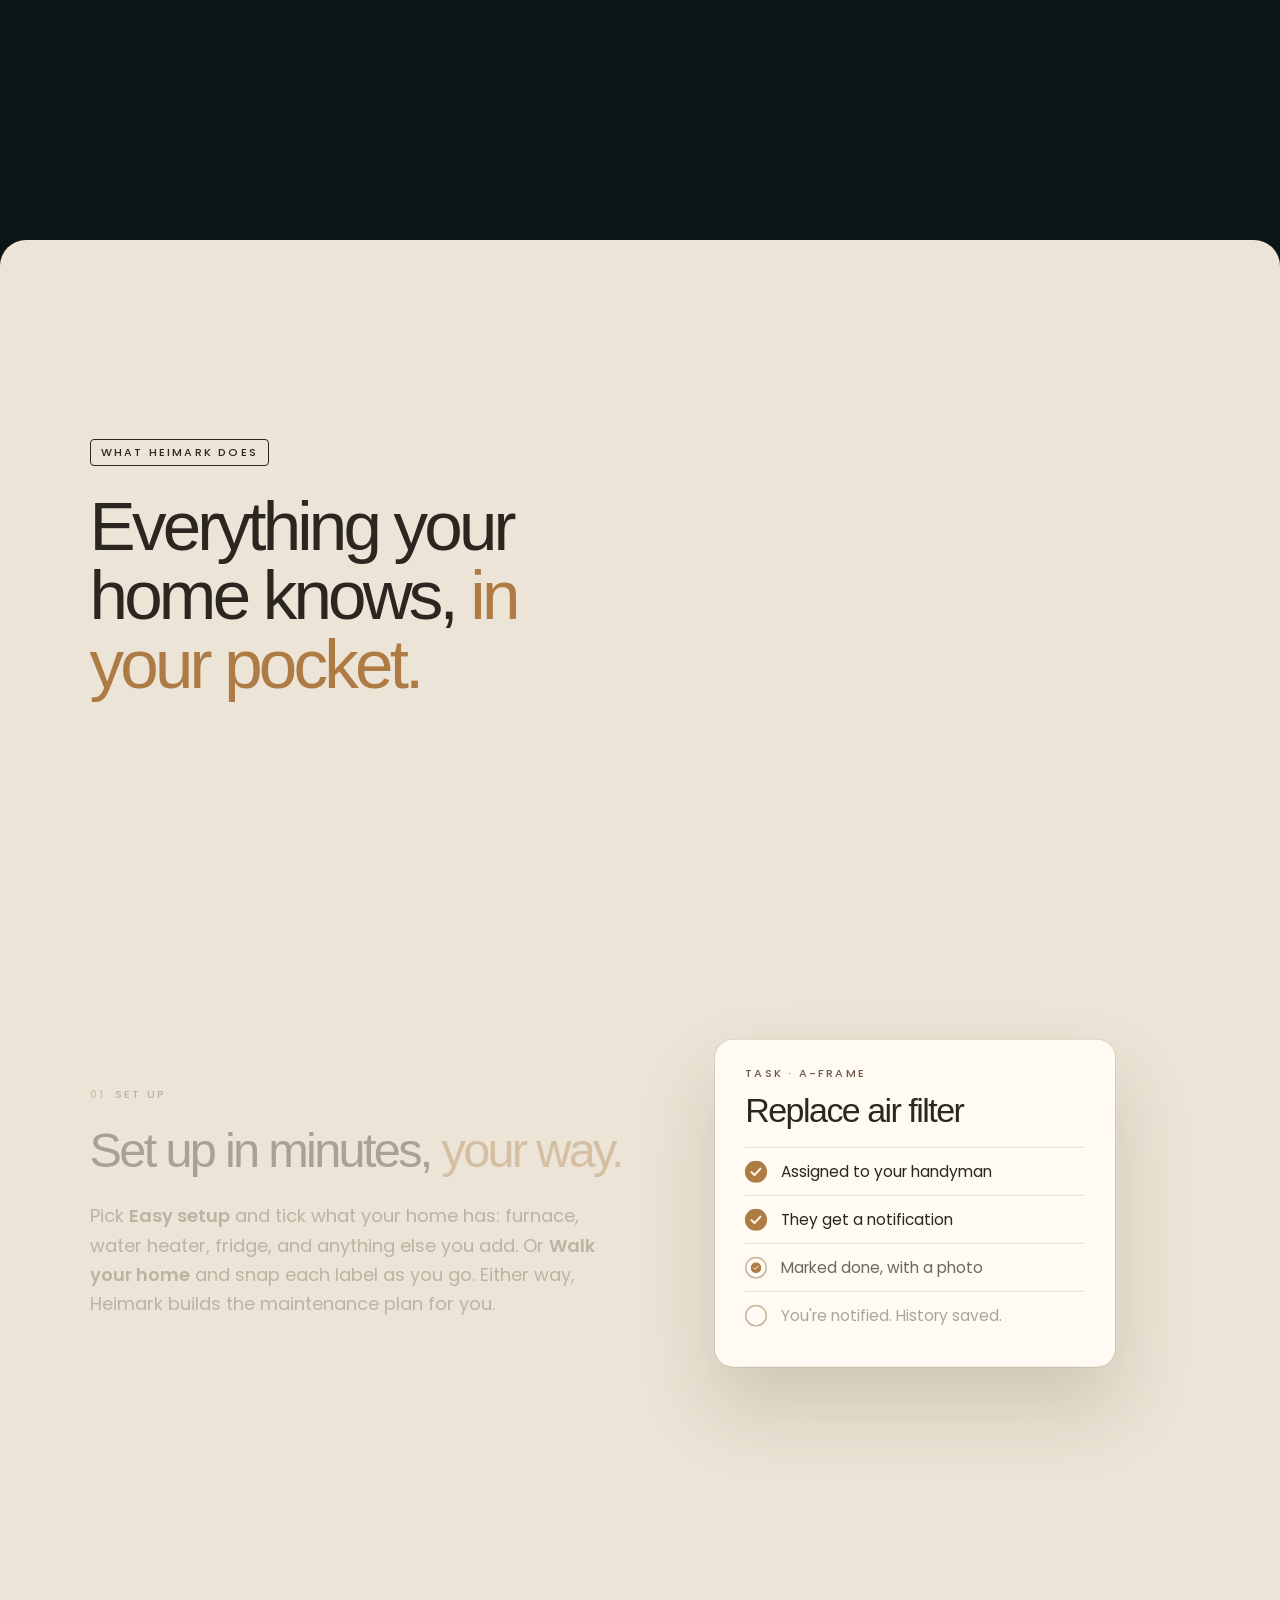
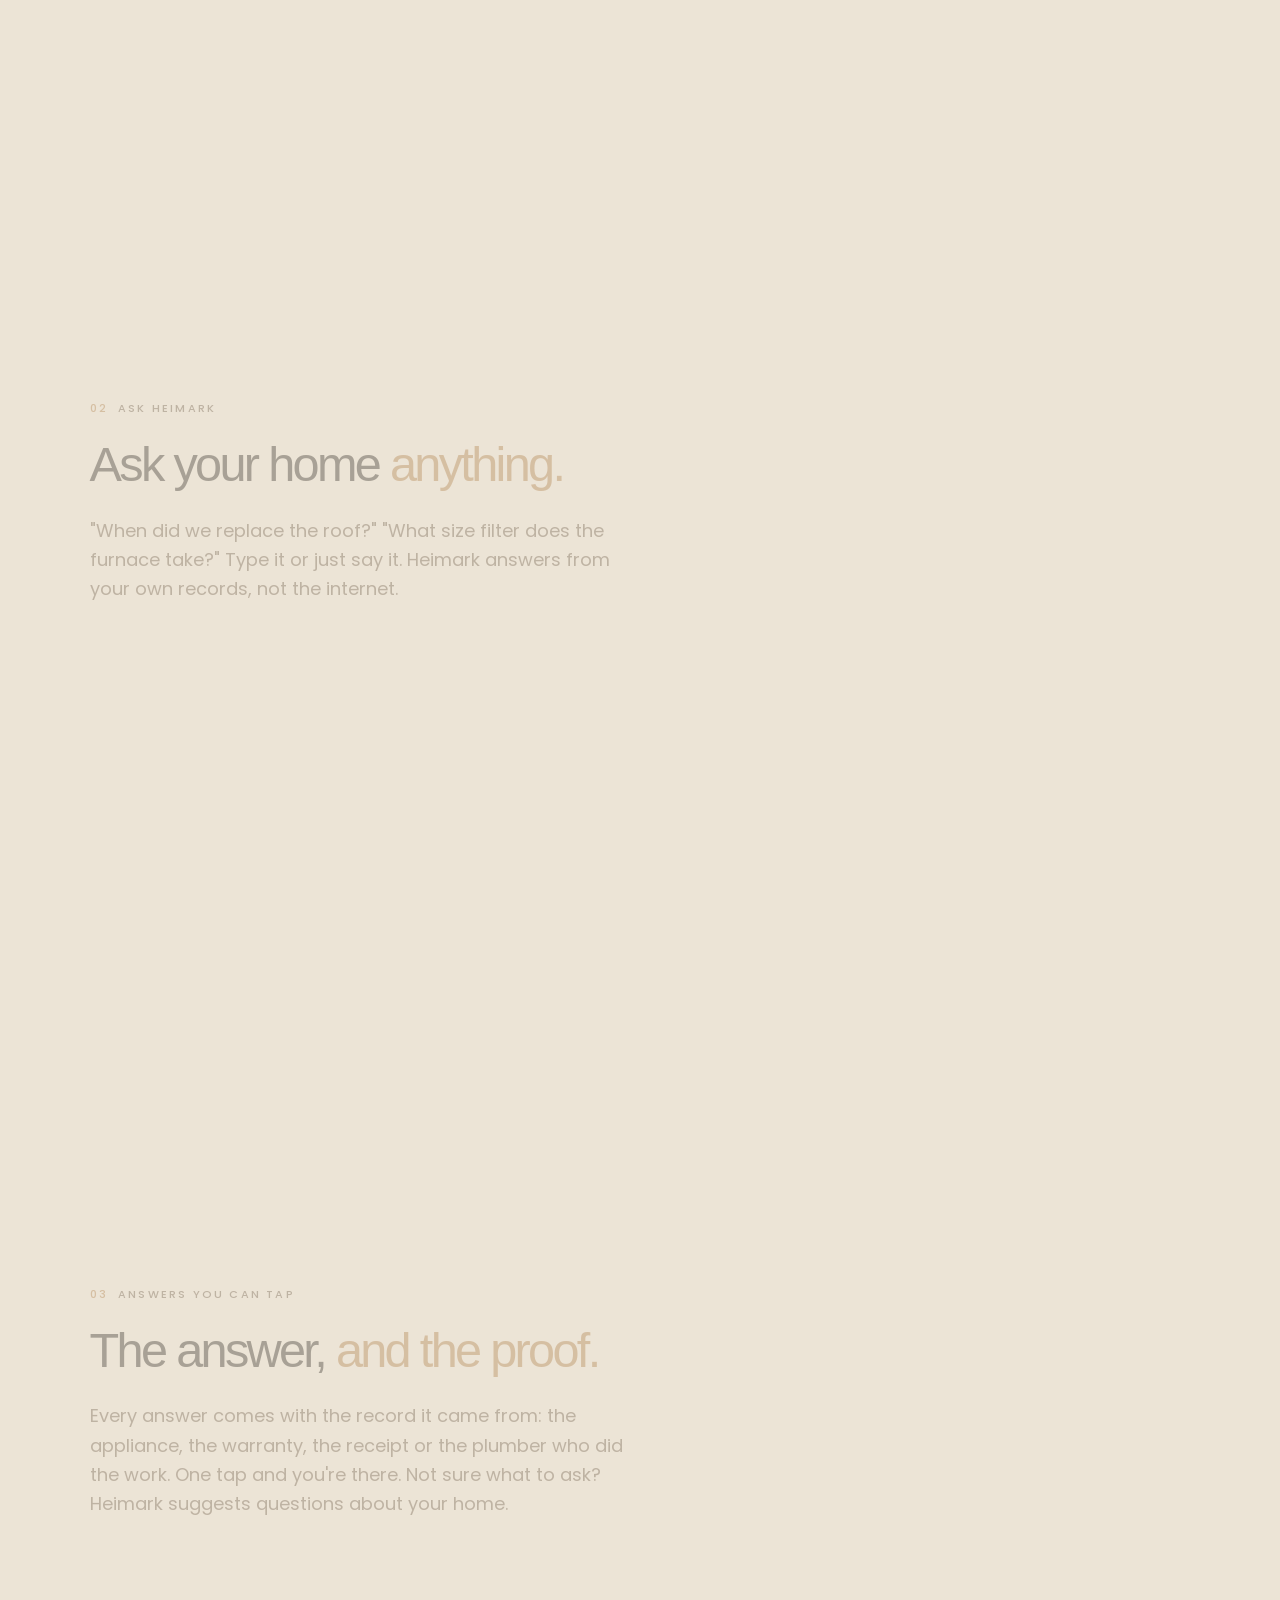
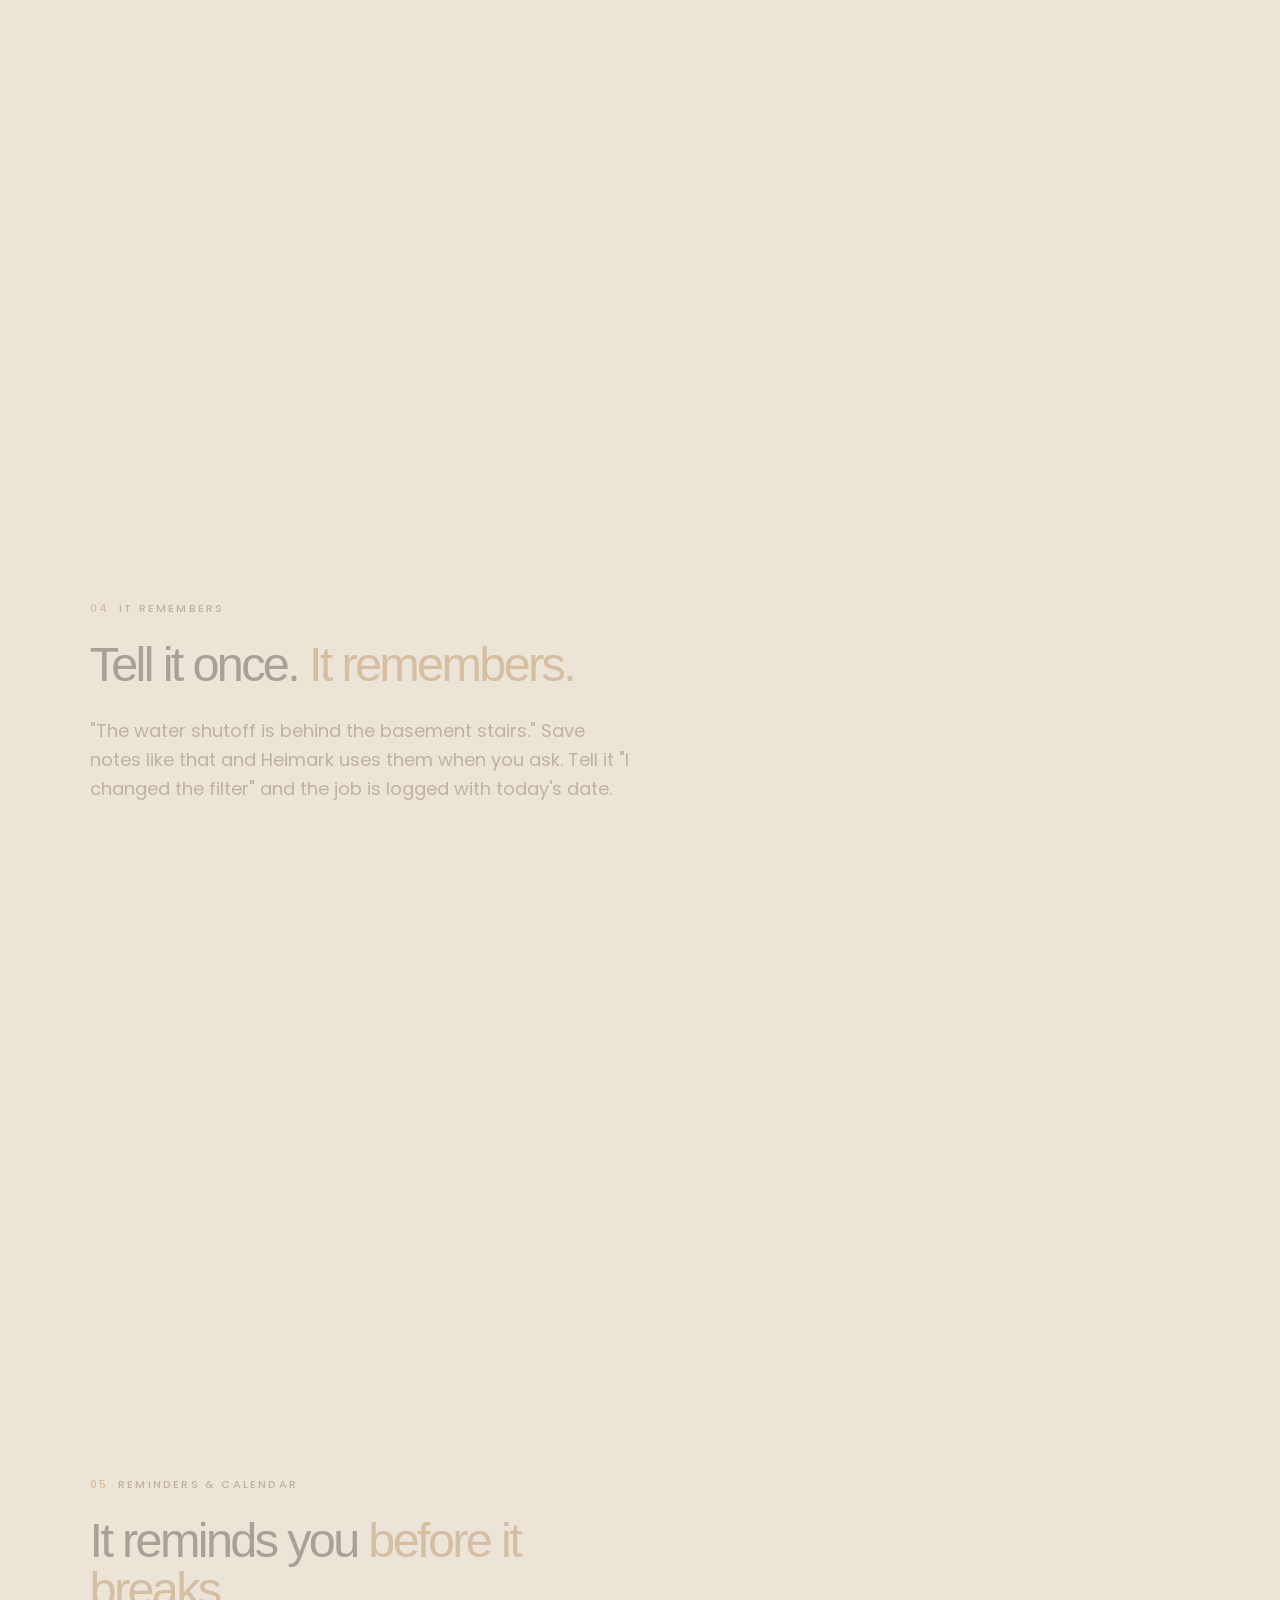
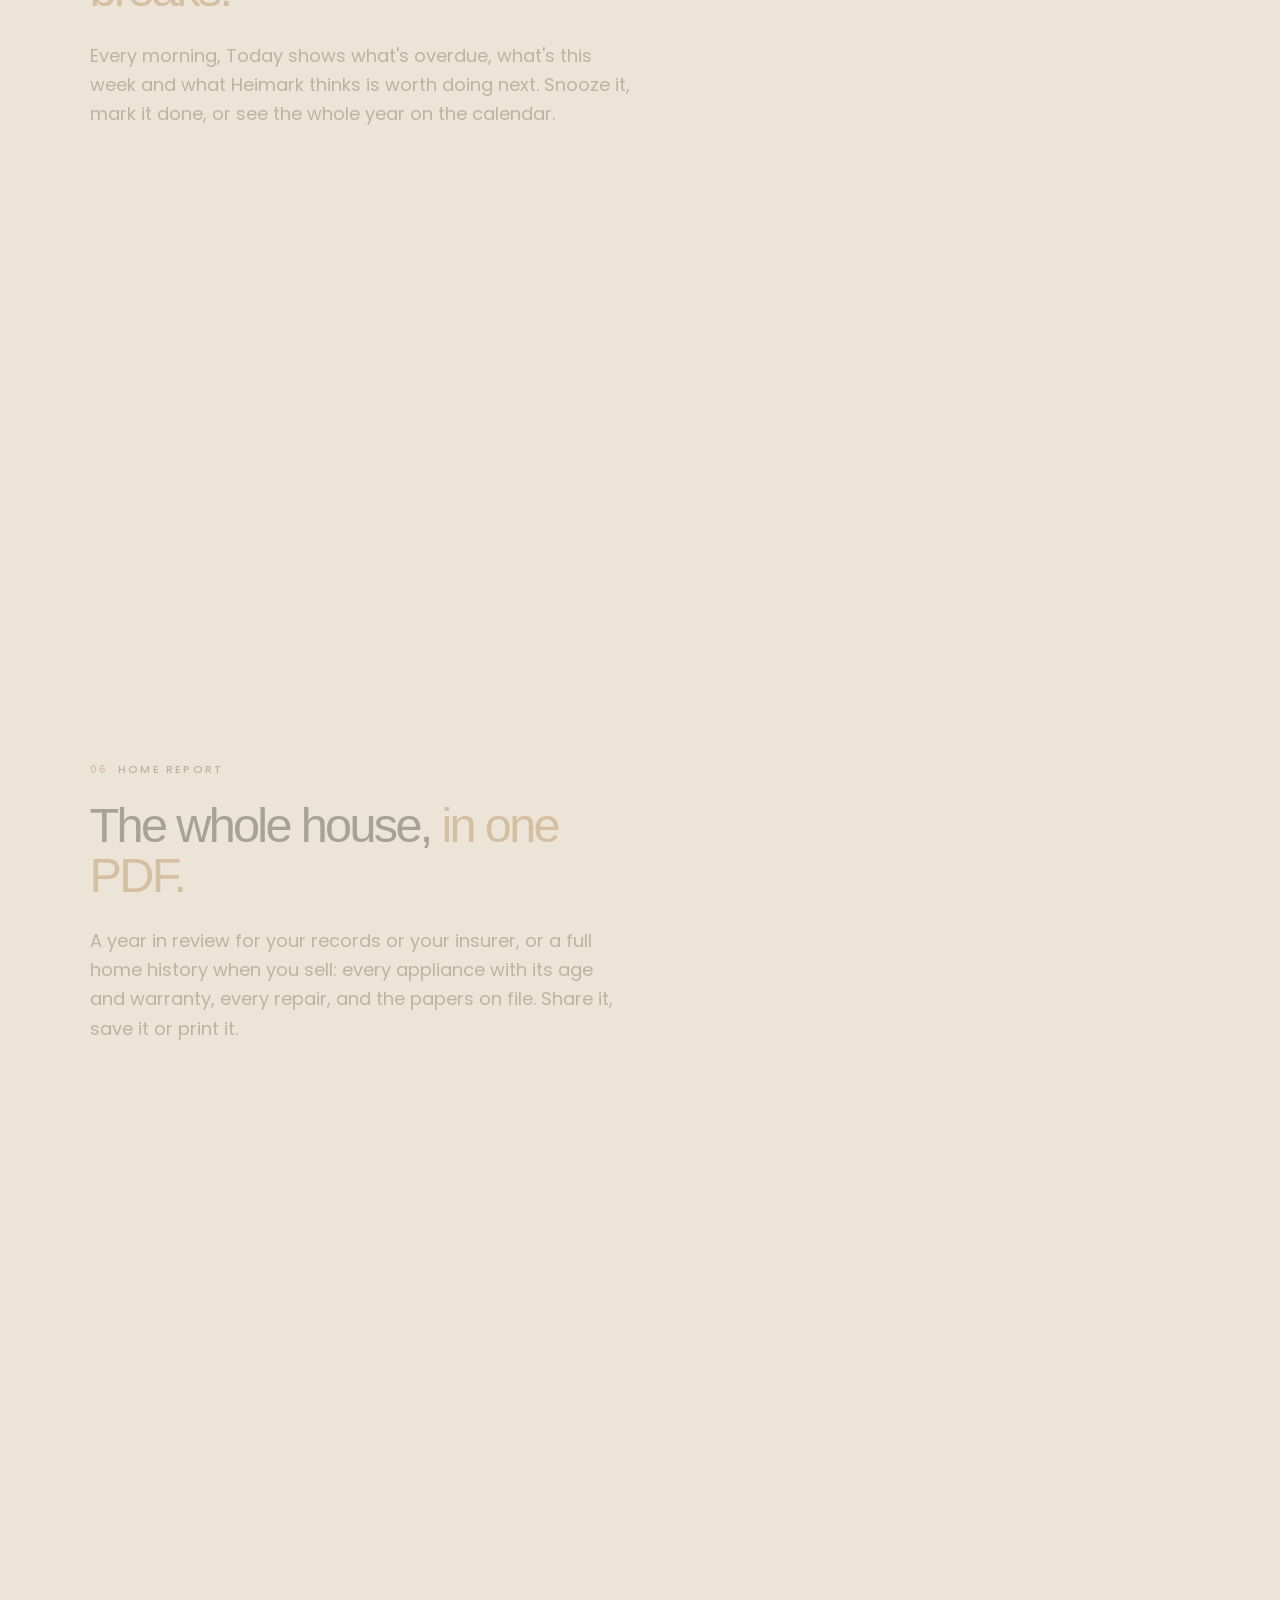
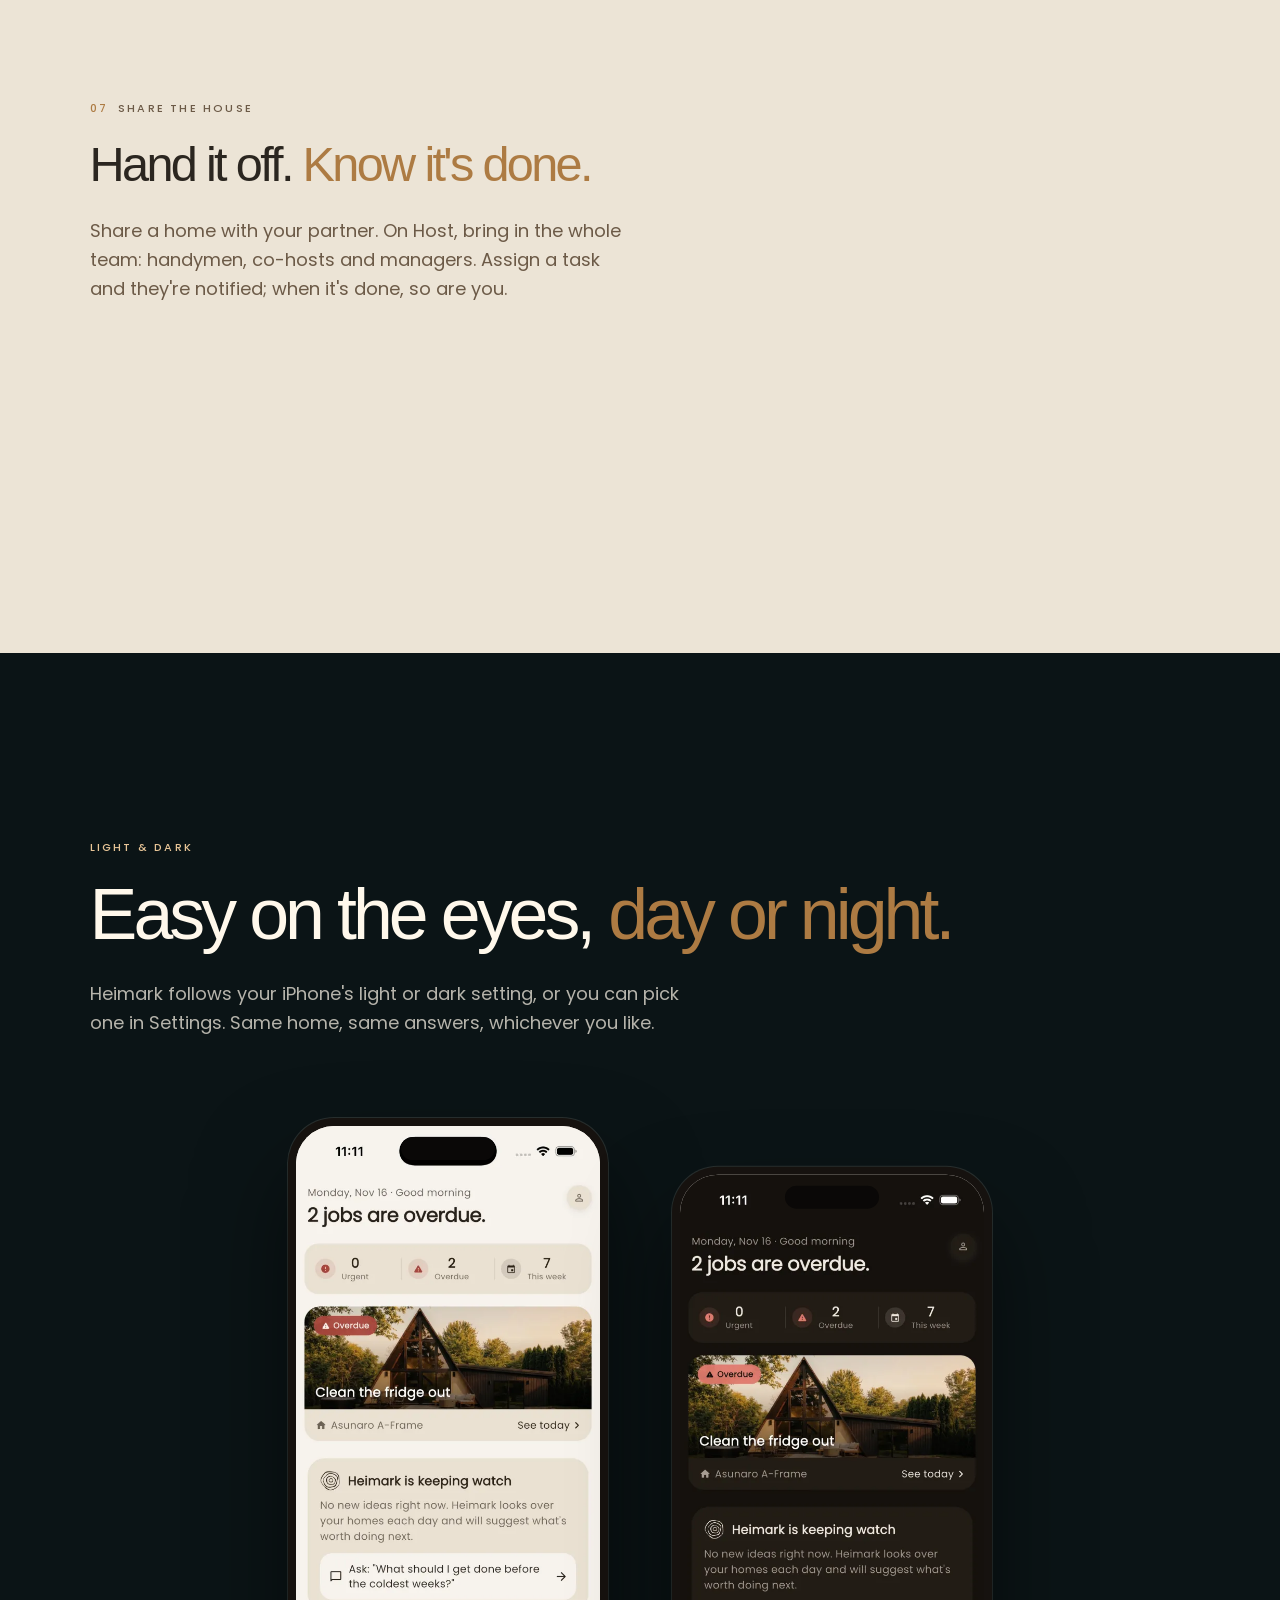
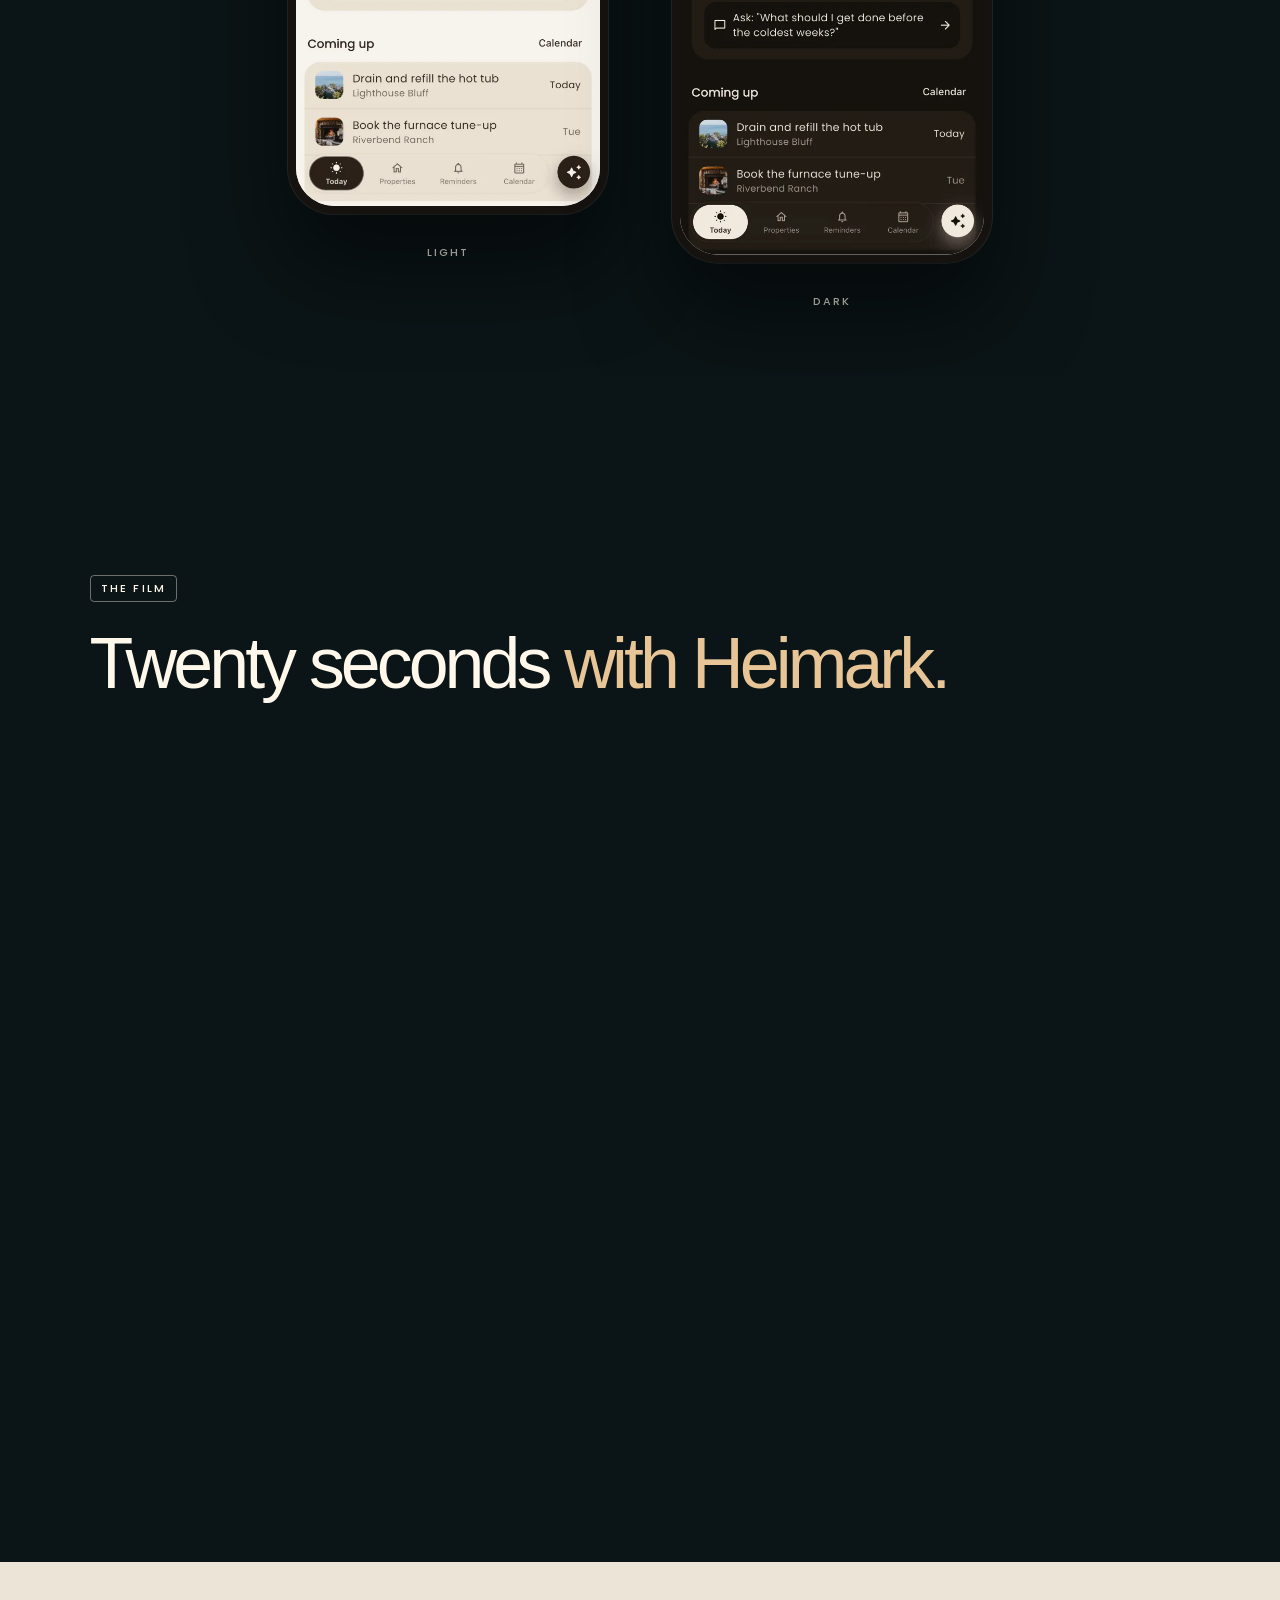
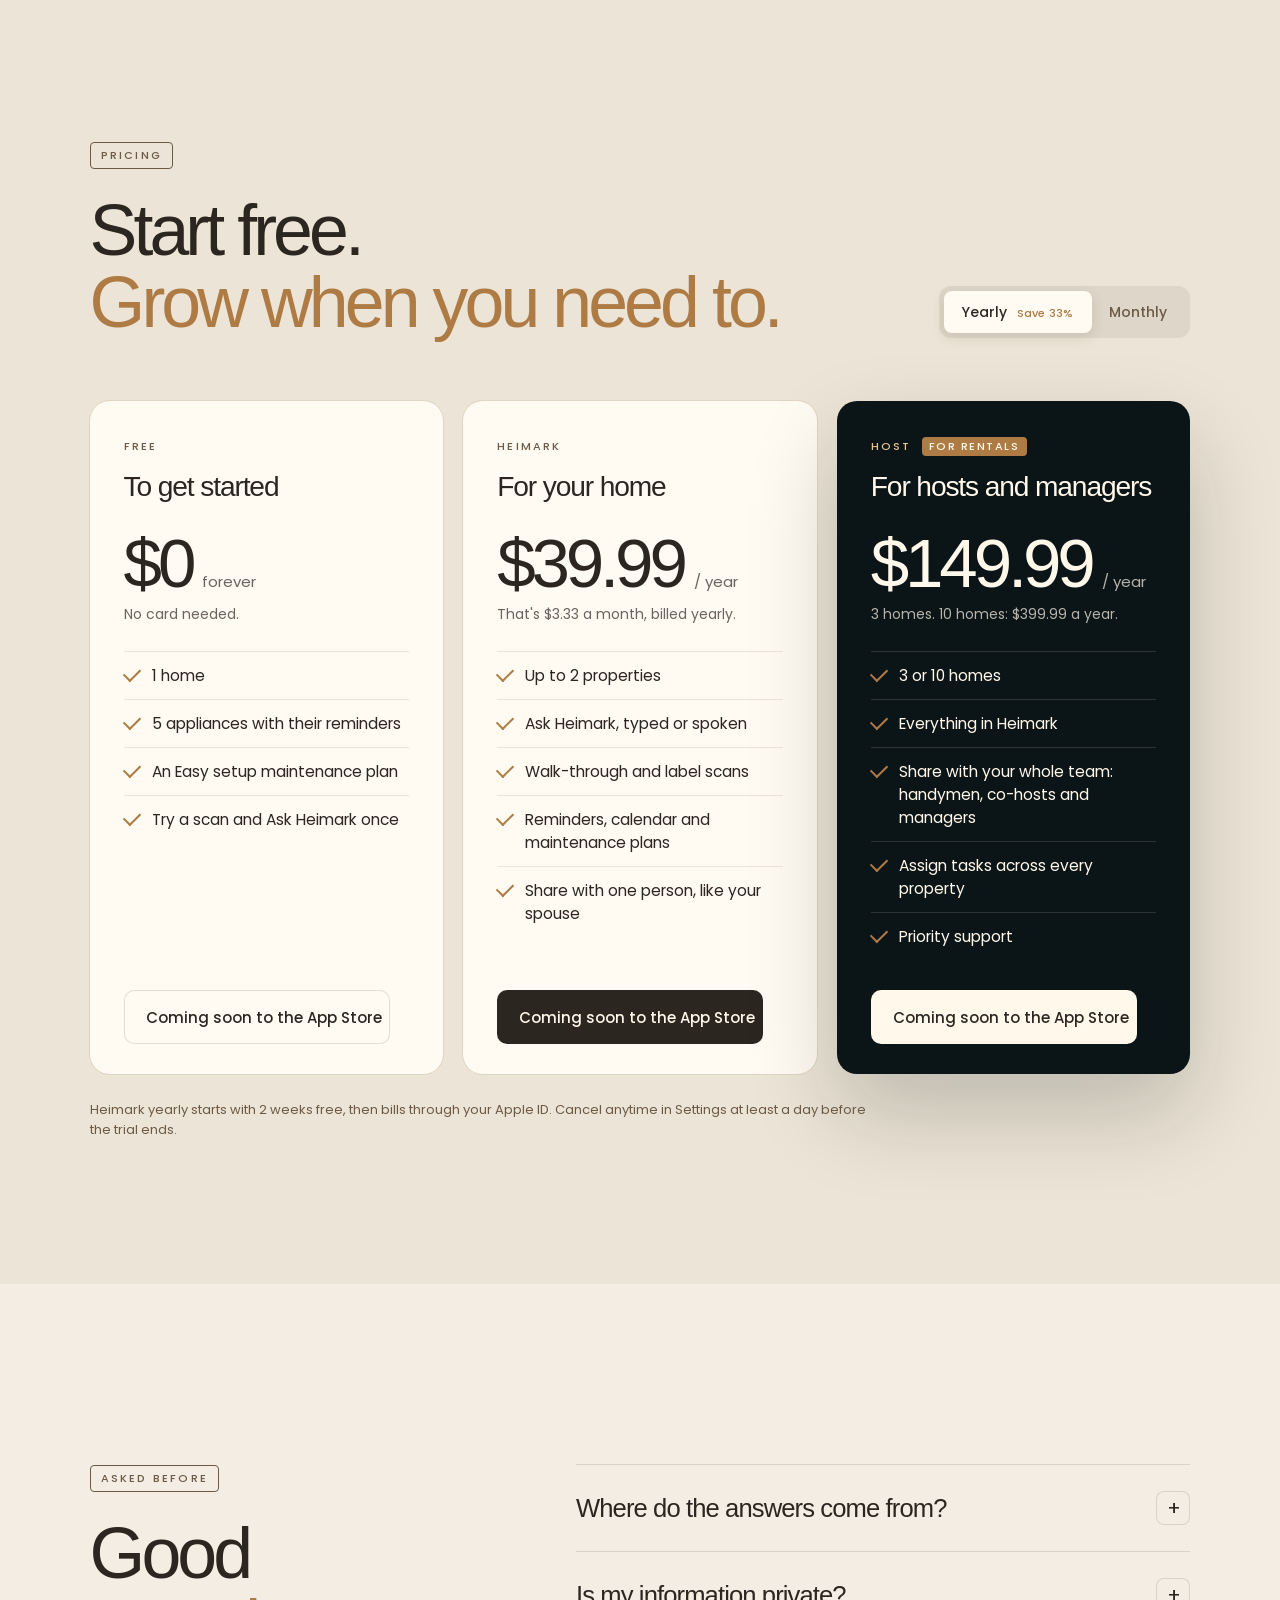
==== commit 5fb8f8c4: "Support page; Support links in footers Co-Authored-By: Claude Opus 5.5 <noreply@anthropic.com>" ====
--- a/index.html
+++ b/index.html
@@ -319,7 +319,7 @@
     </div>
   </div>
   <footer class="foot">
-    <div class="foot-row"><span>Heimark · Your home's memory · <a href="/privacy">Privacy</a> · <a href="/terms">Terms</a></span><a href="#story">Back to the start ↑</a></div>
+    <div class="foot-row"><span>Heimark · Your home's memory · <a href="/privacy">Privacy</a> · <a href="/terms">Terms</a> · <a href="/support">Support</a></span><a href="#story">Back to the start ↑</a></div>
     <div class="giant" aria-hidden="true"><span>heimark</span><b></b></div>
   </footer>
 </section>
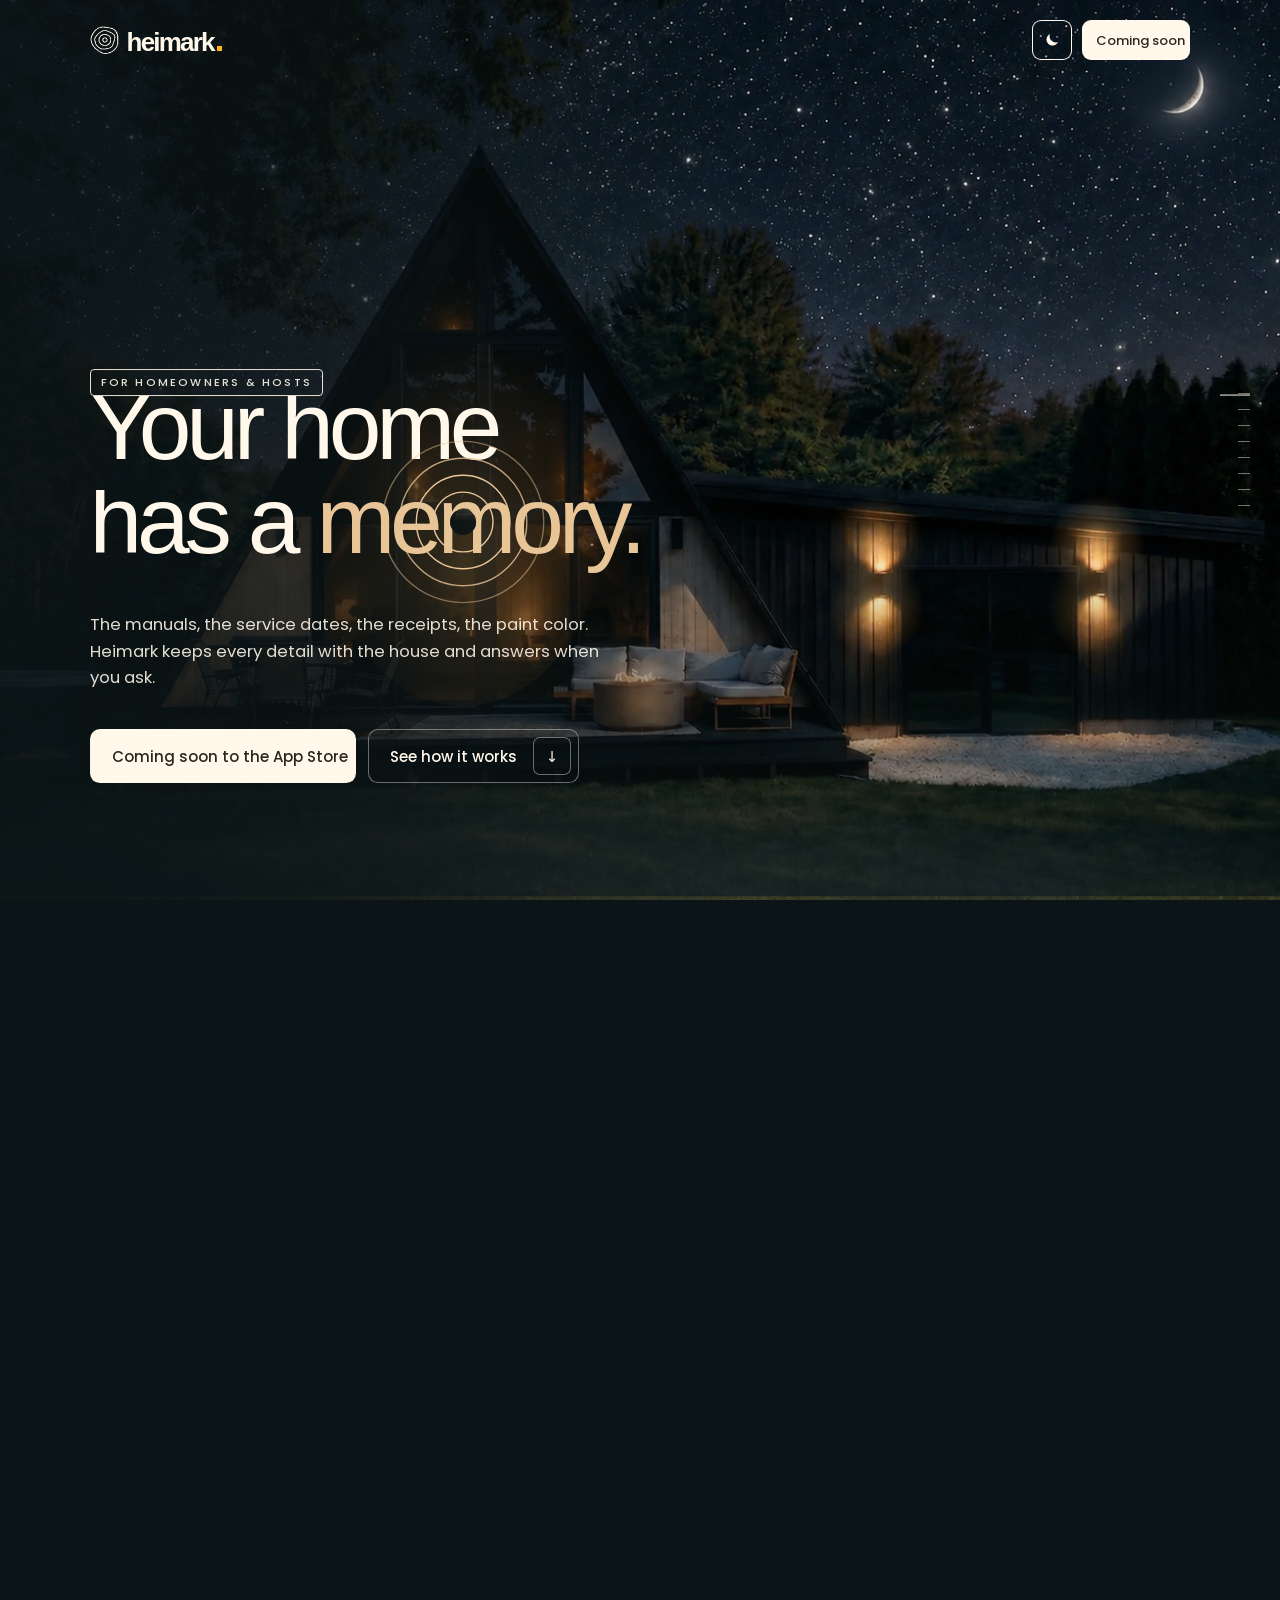
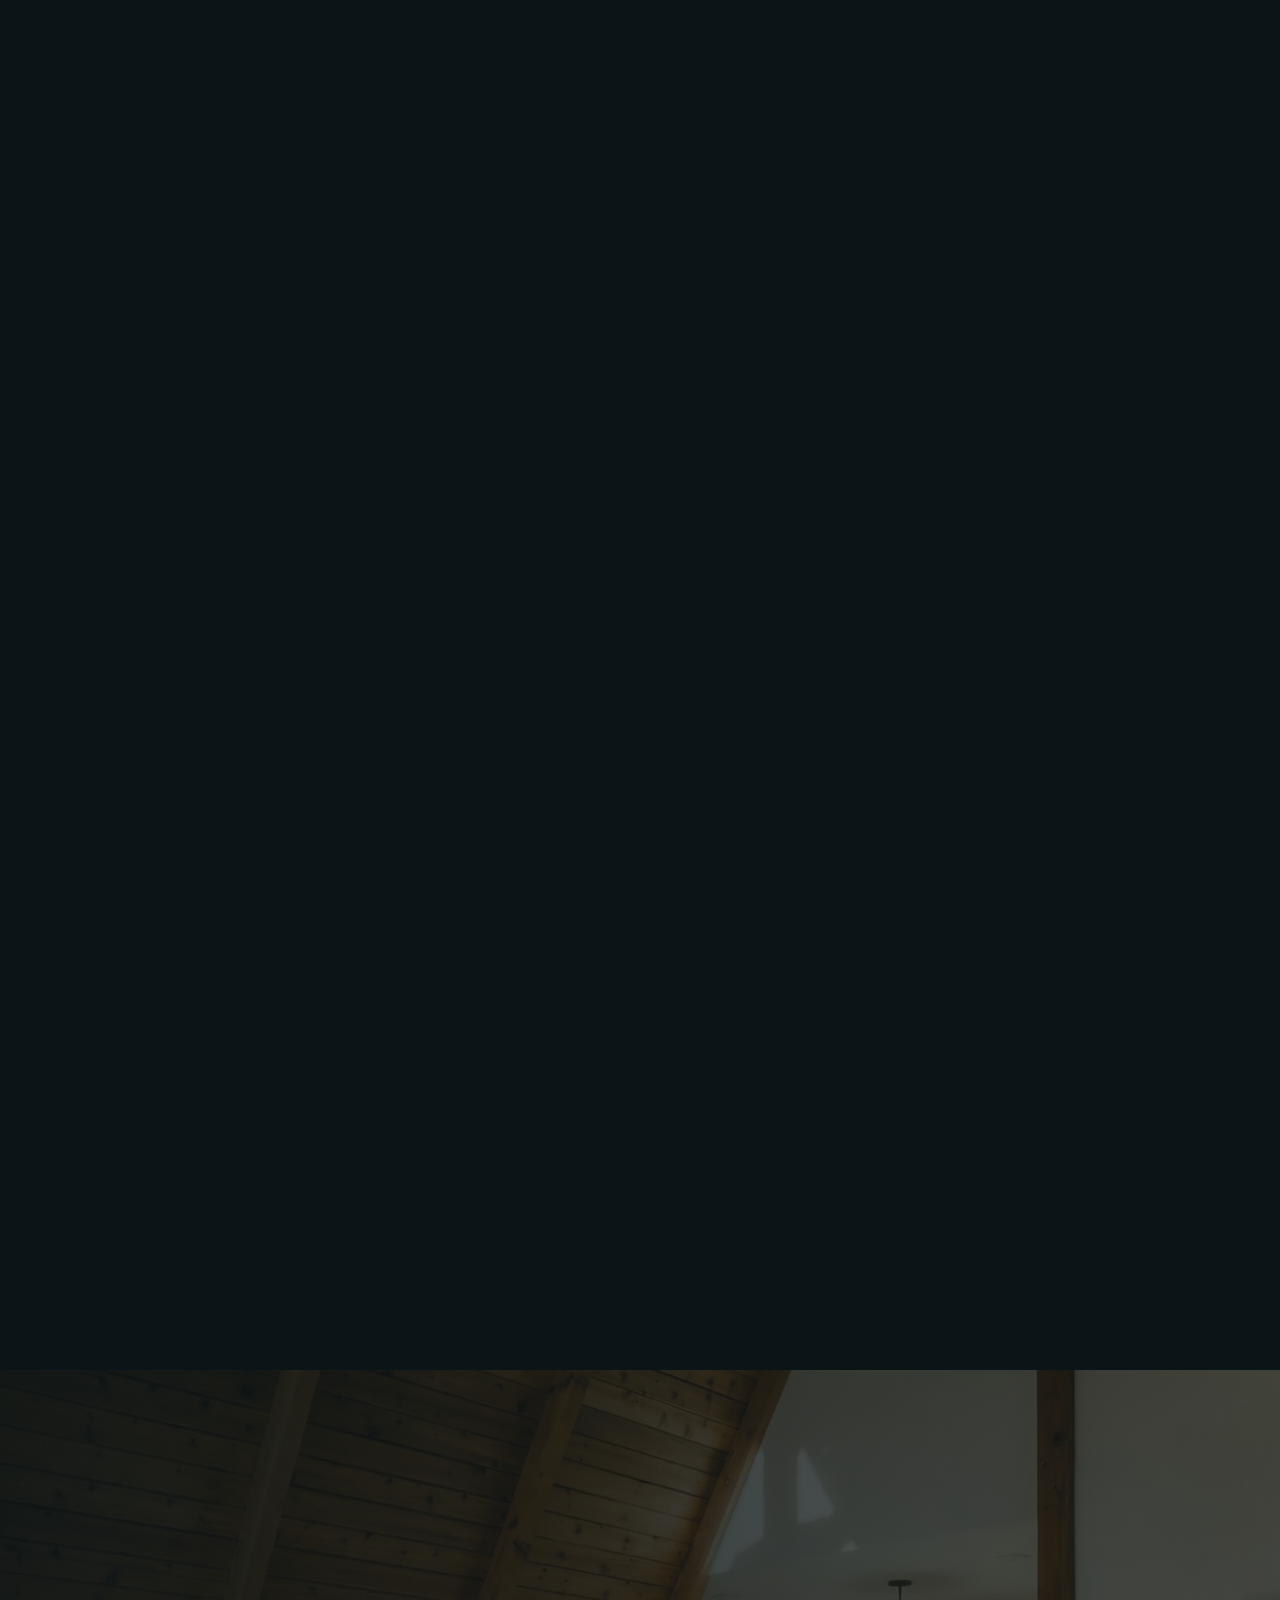
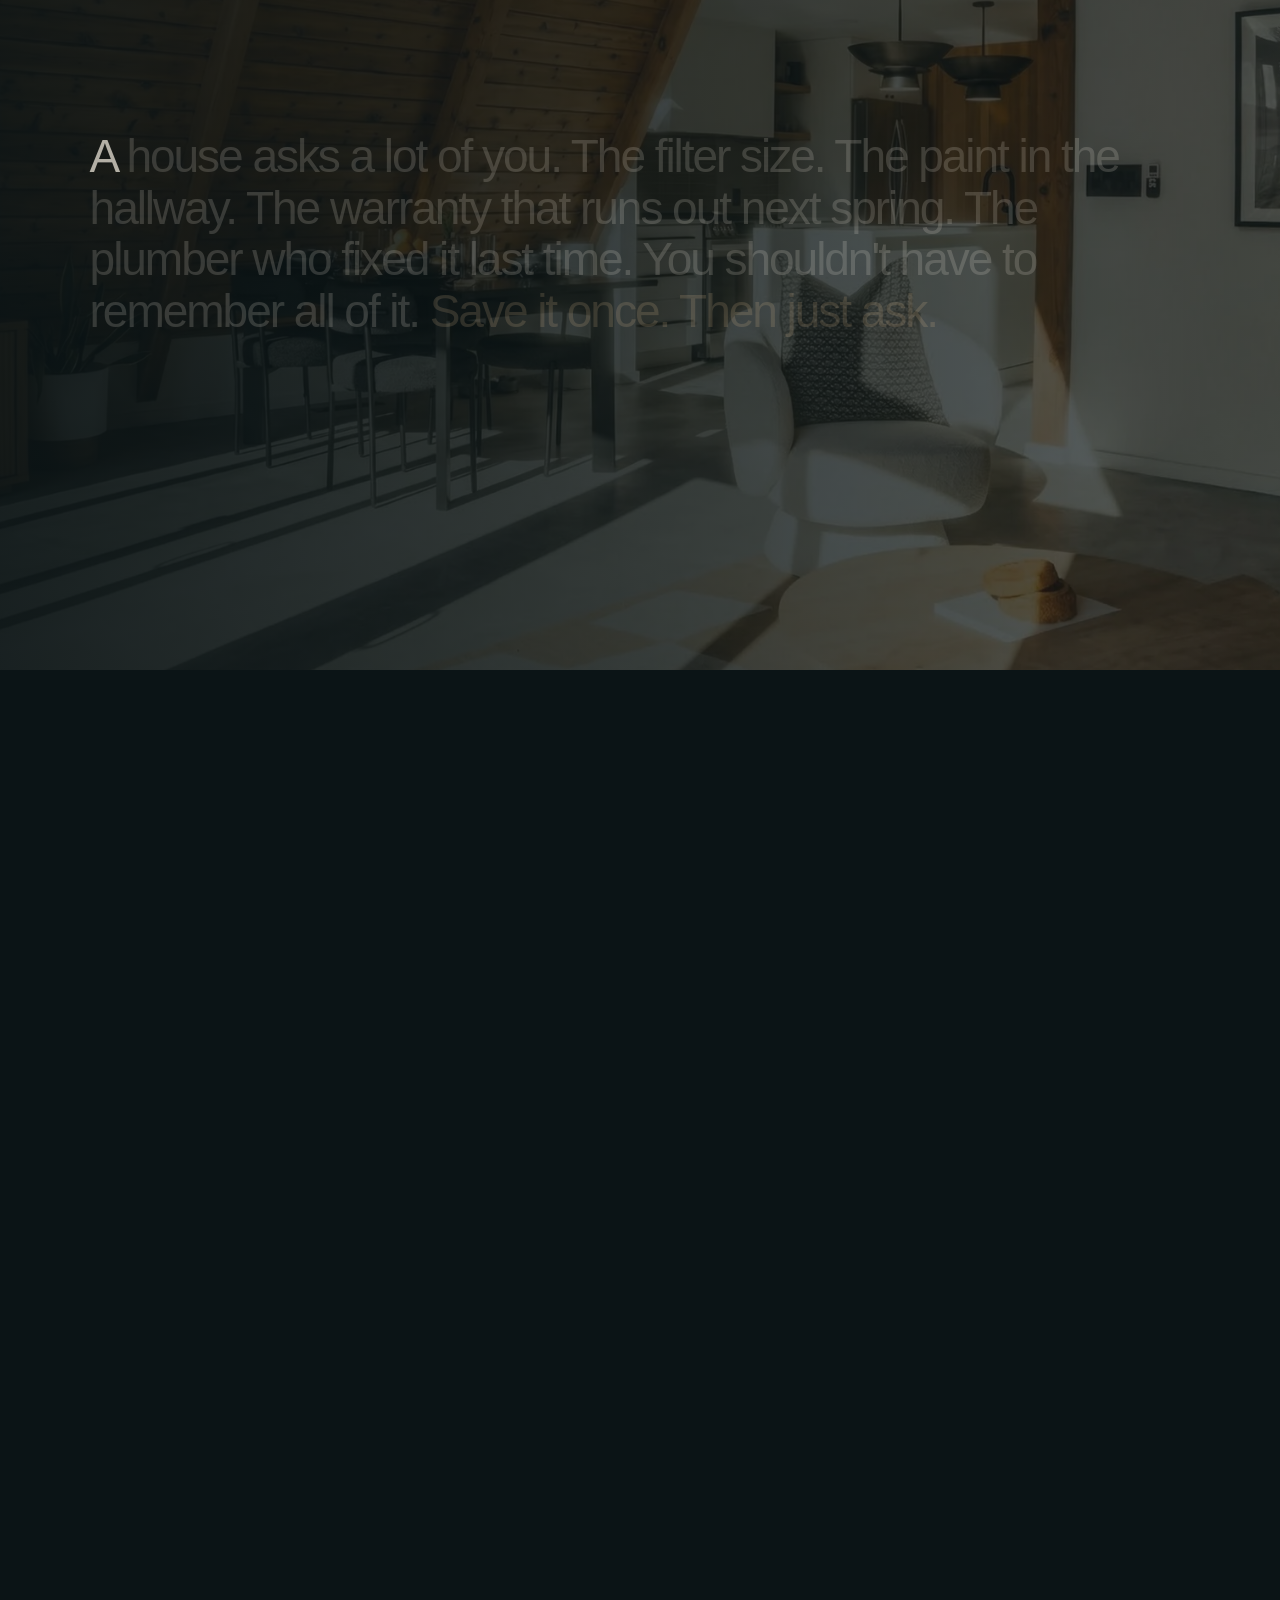
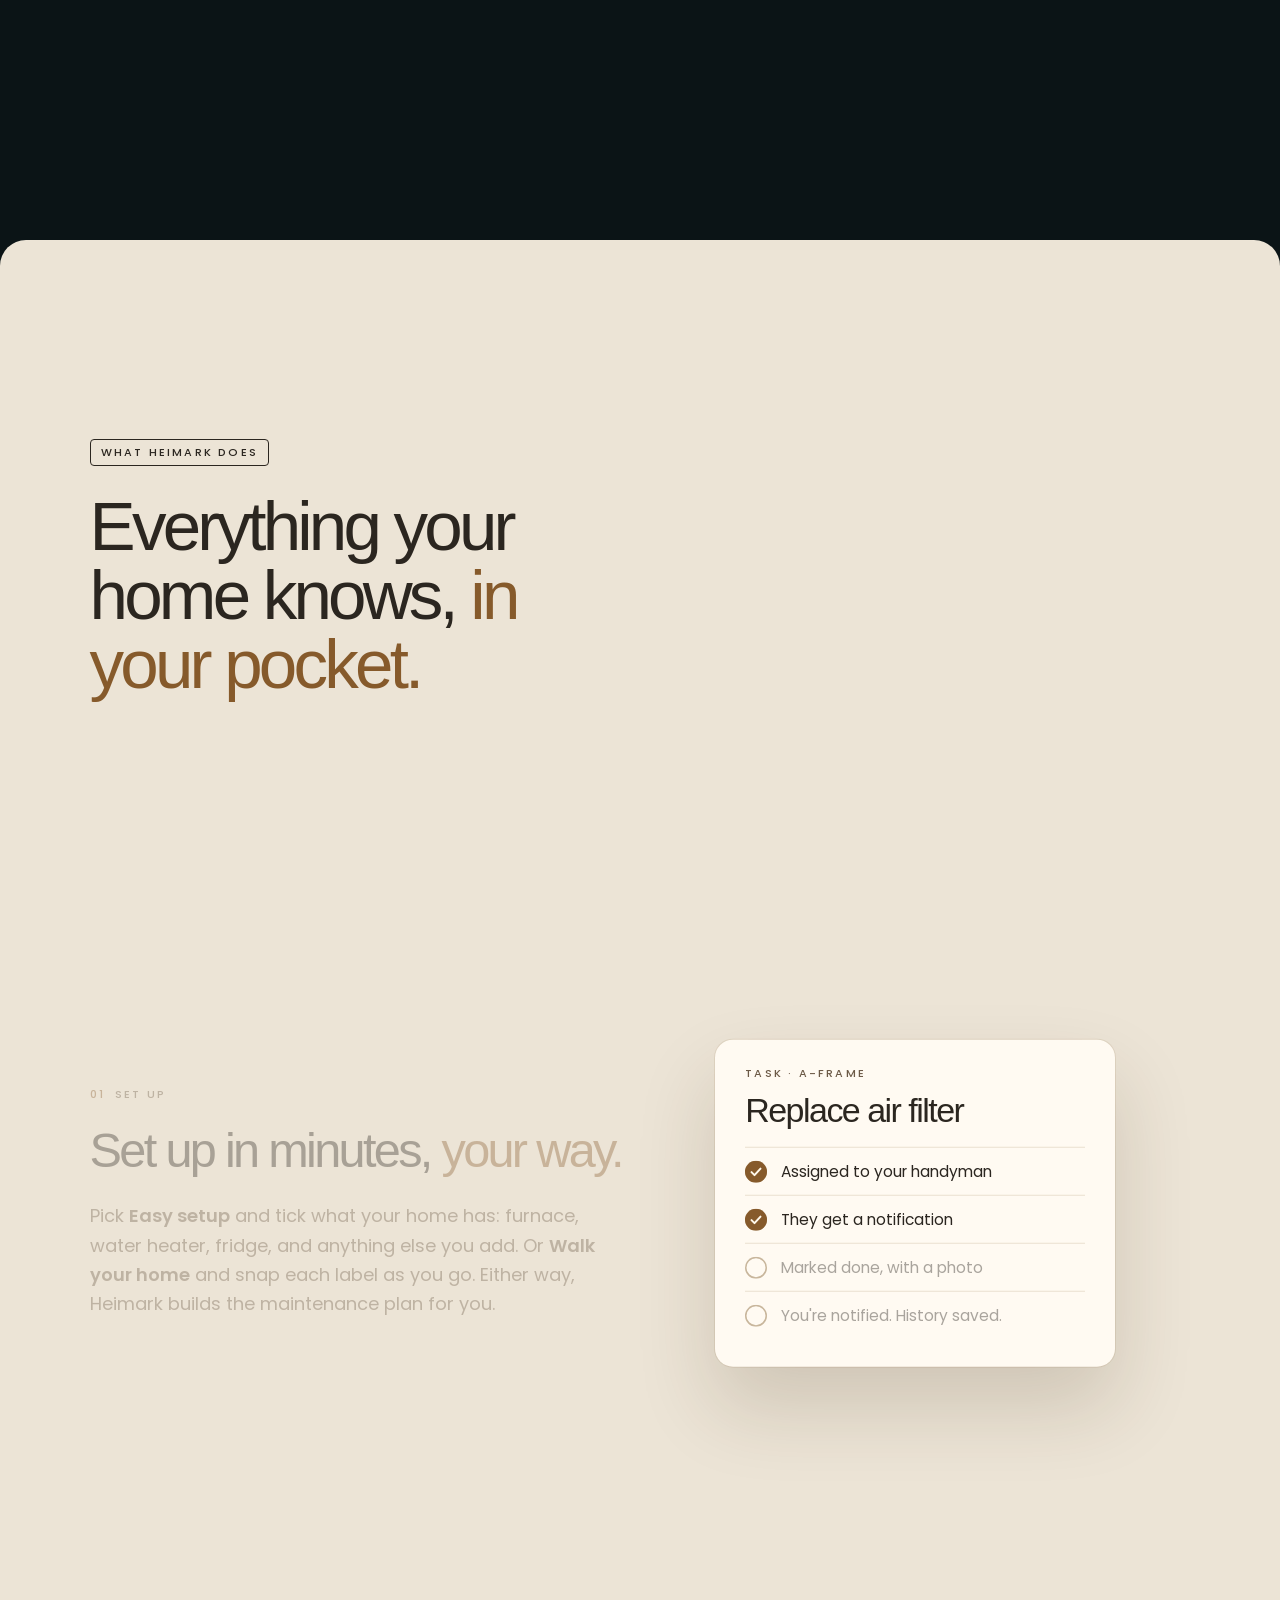
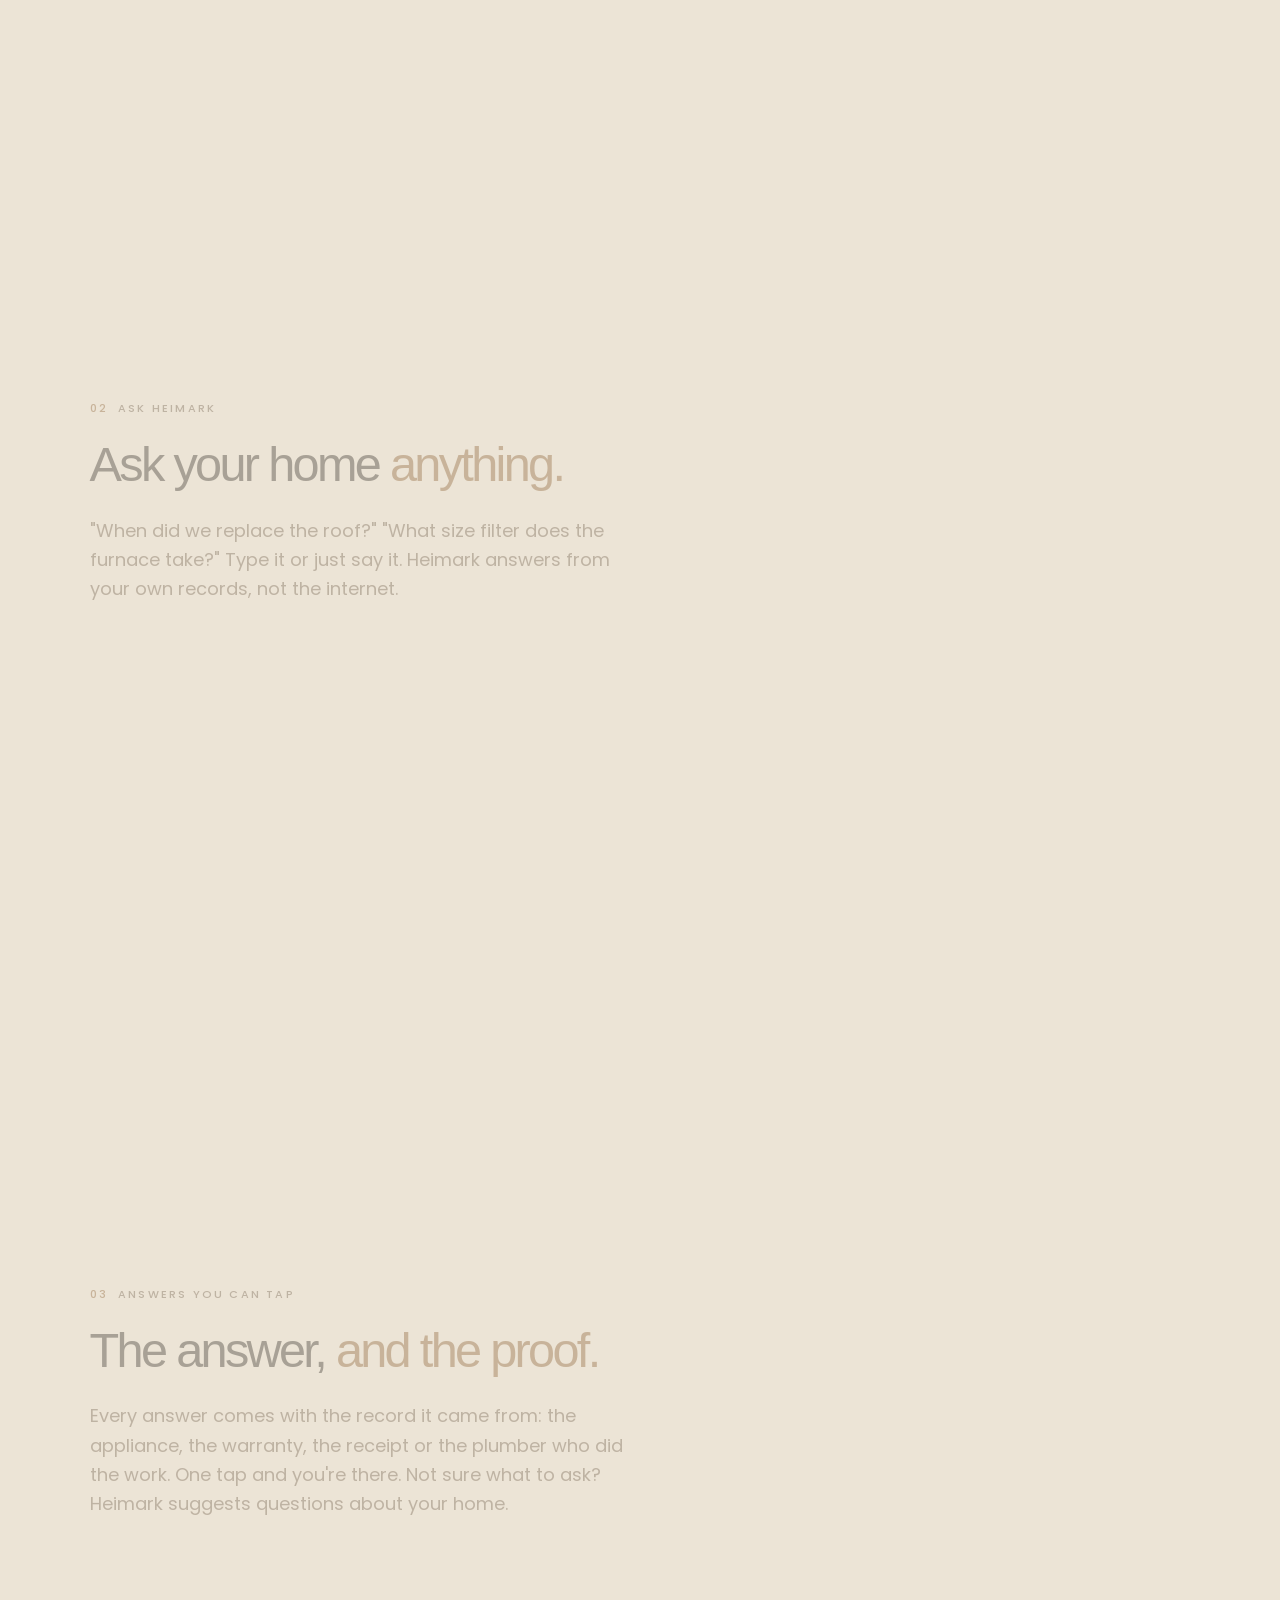
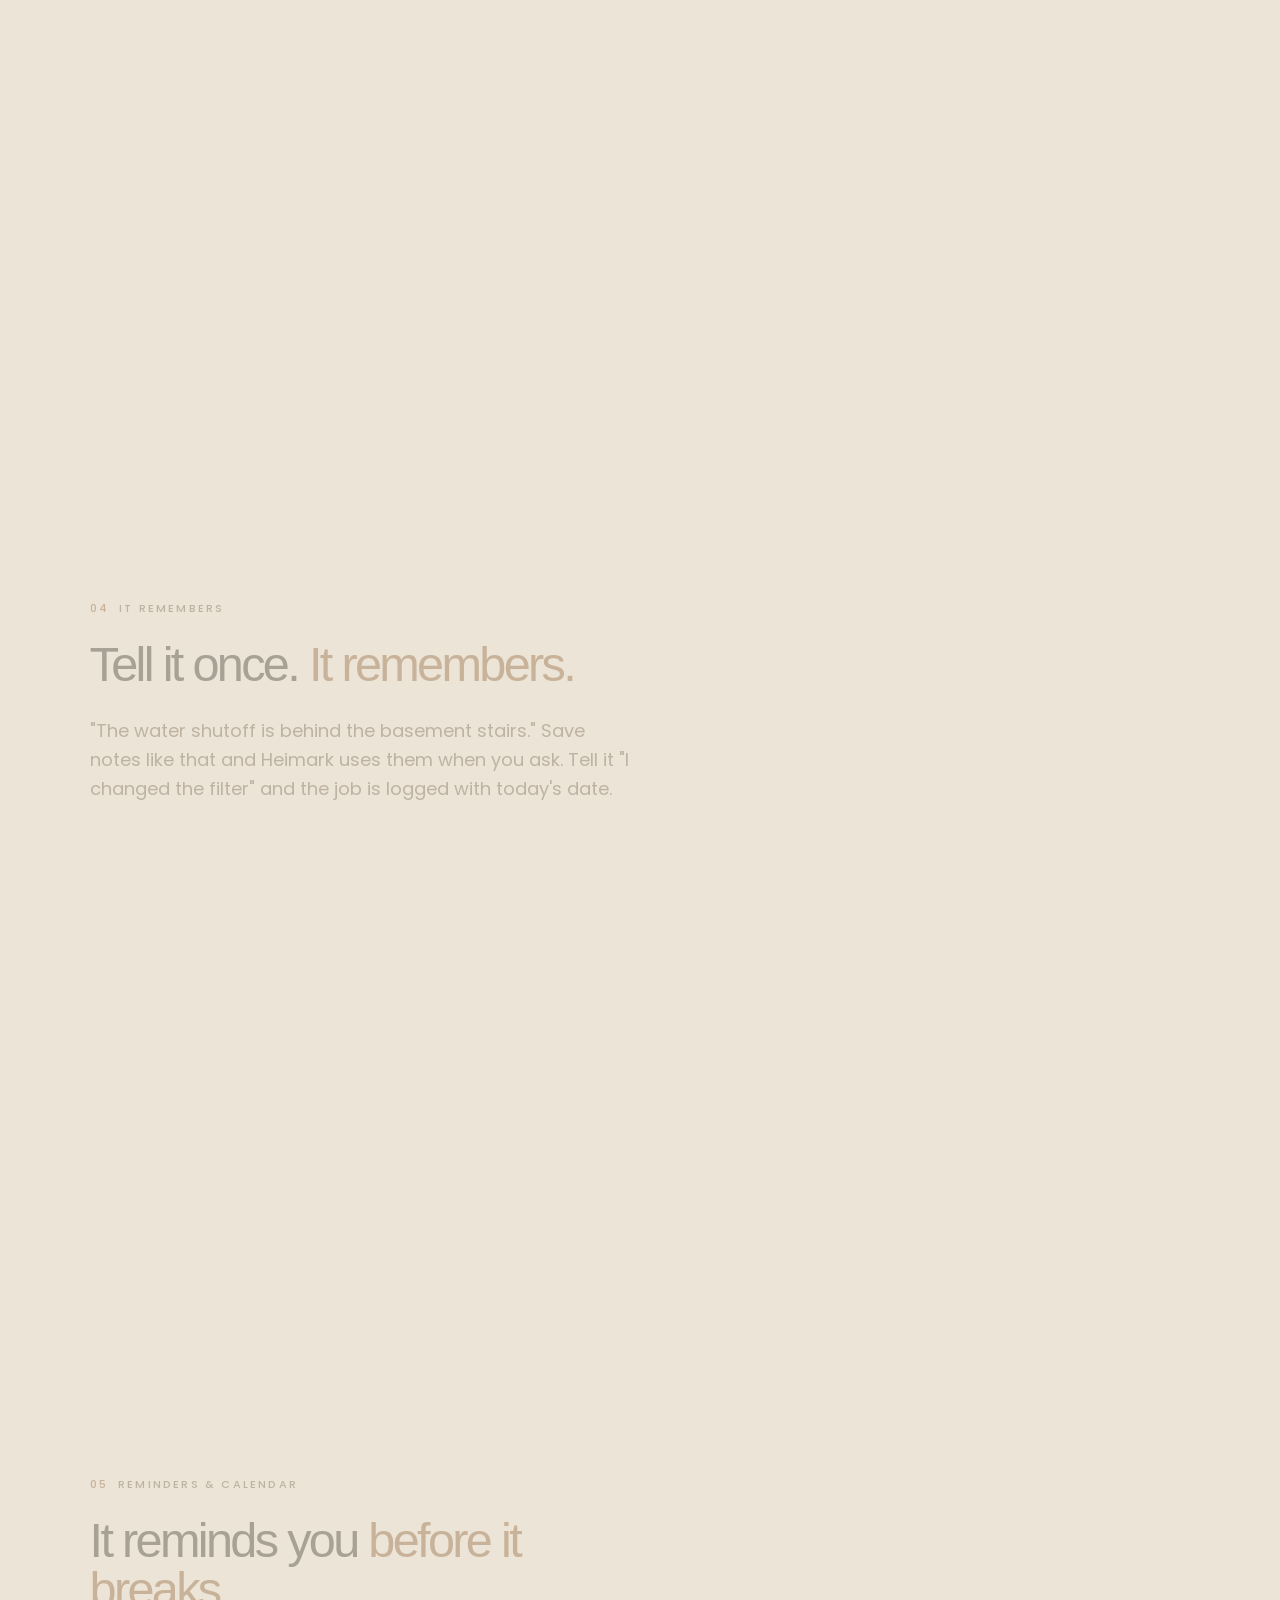
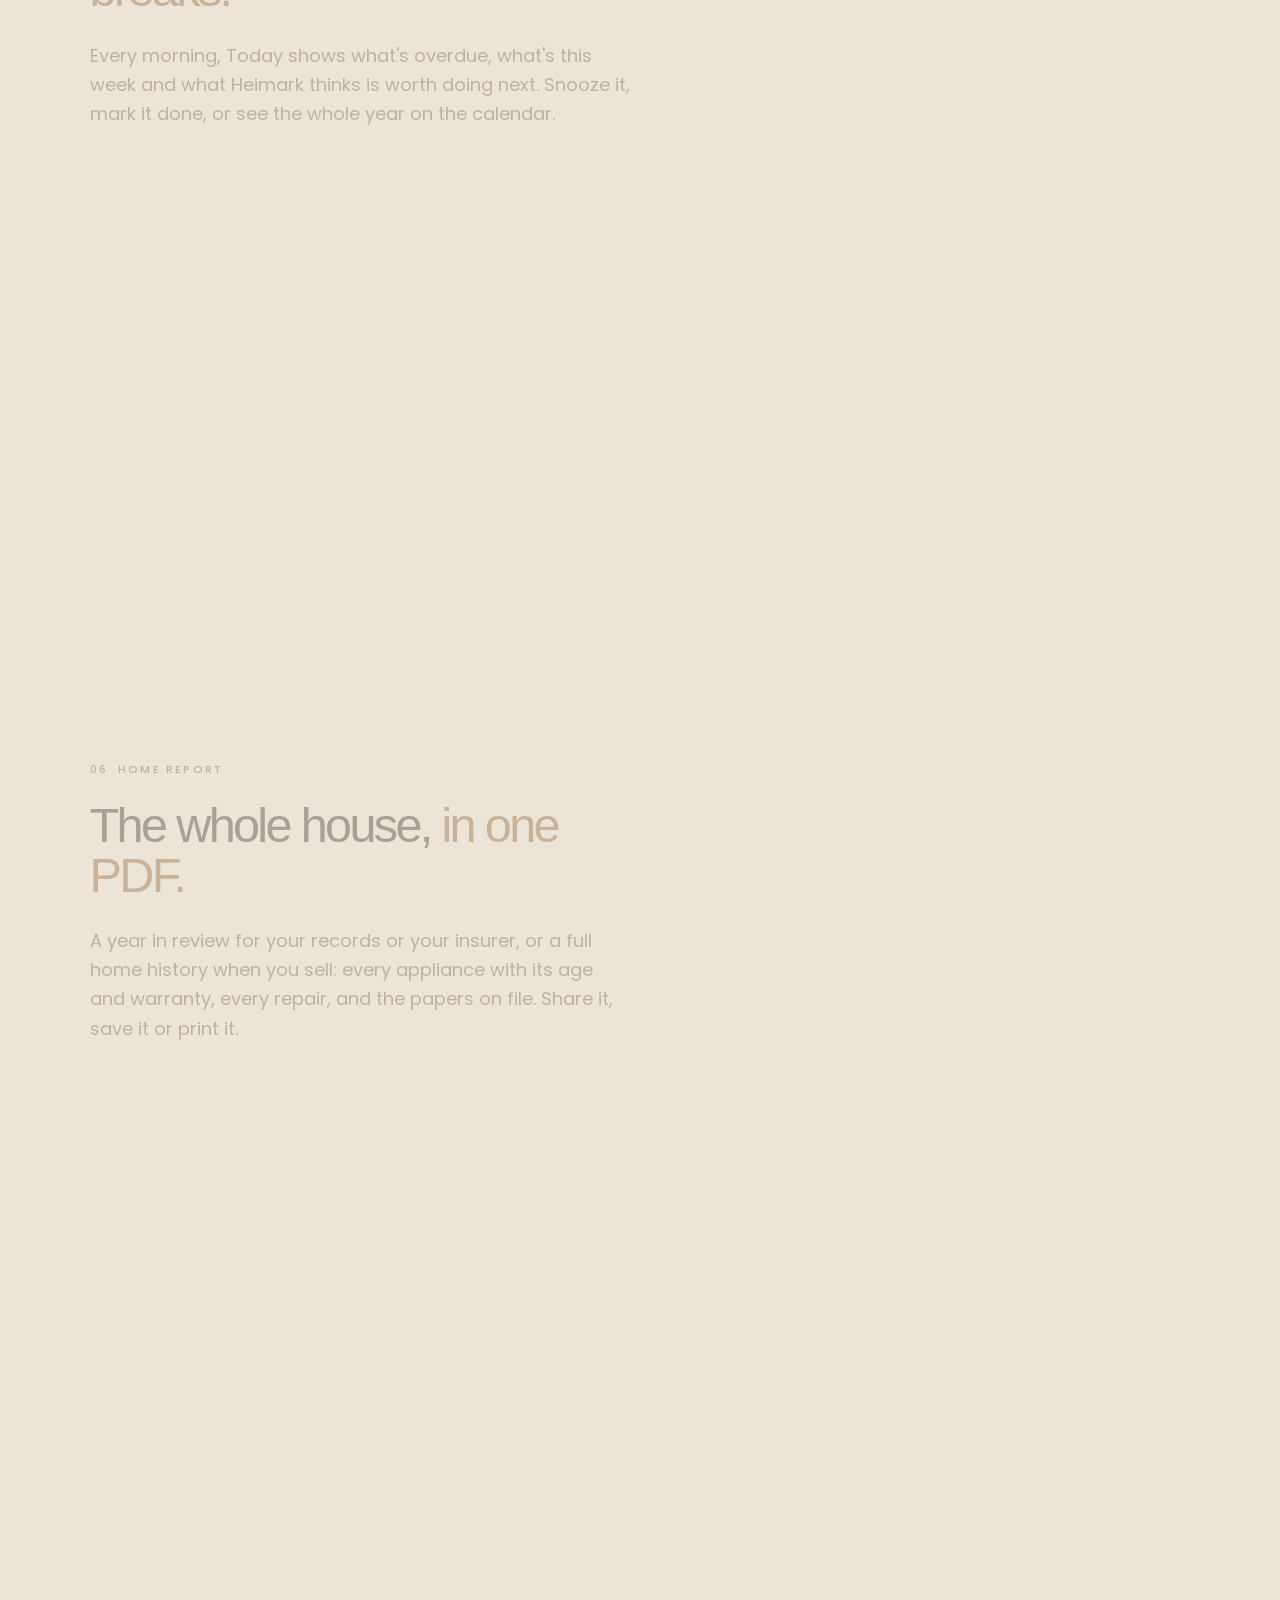
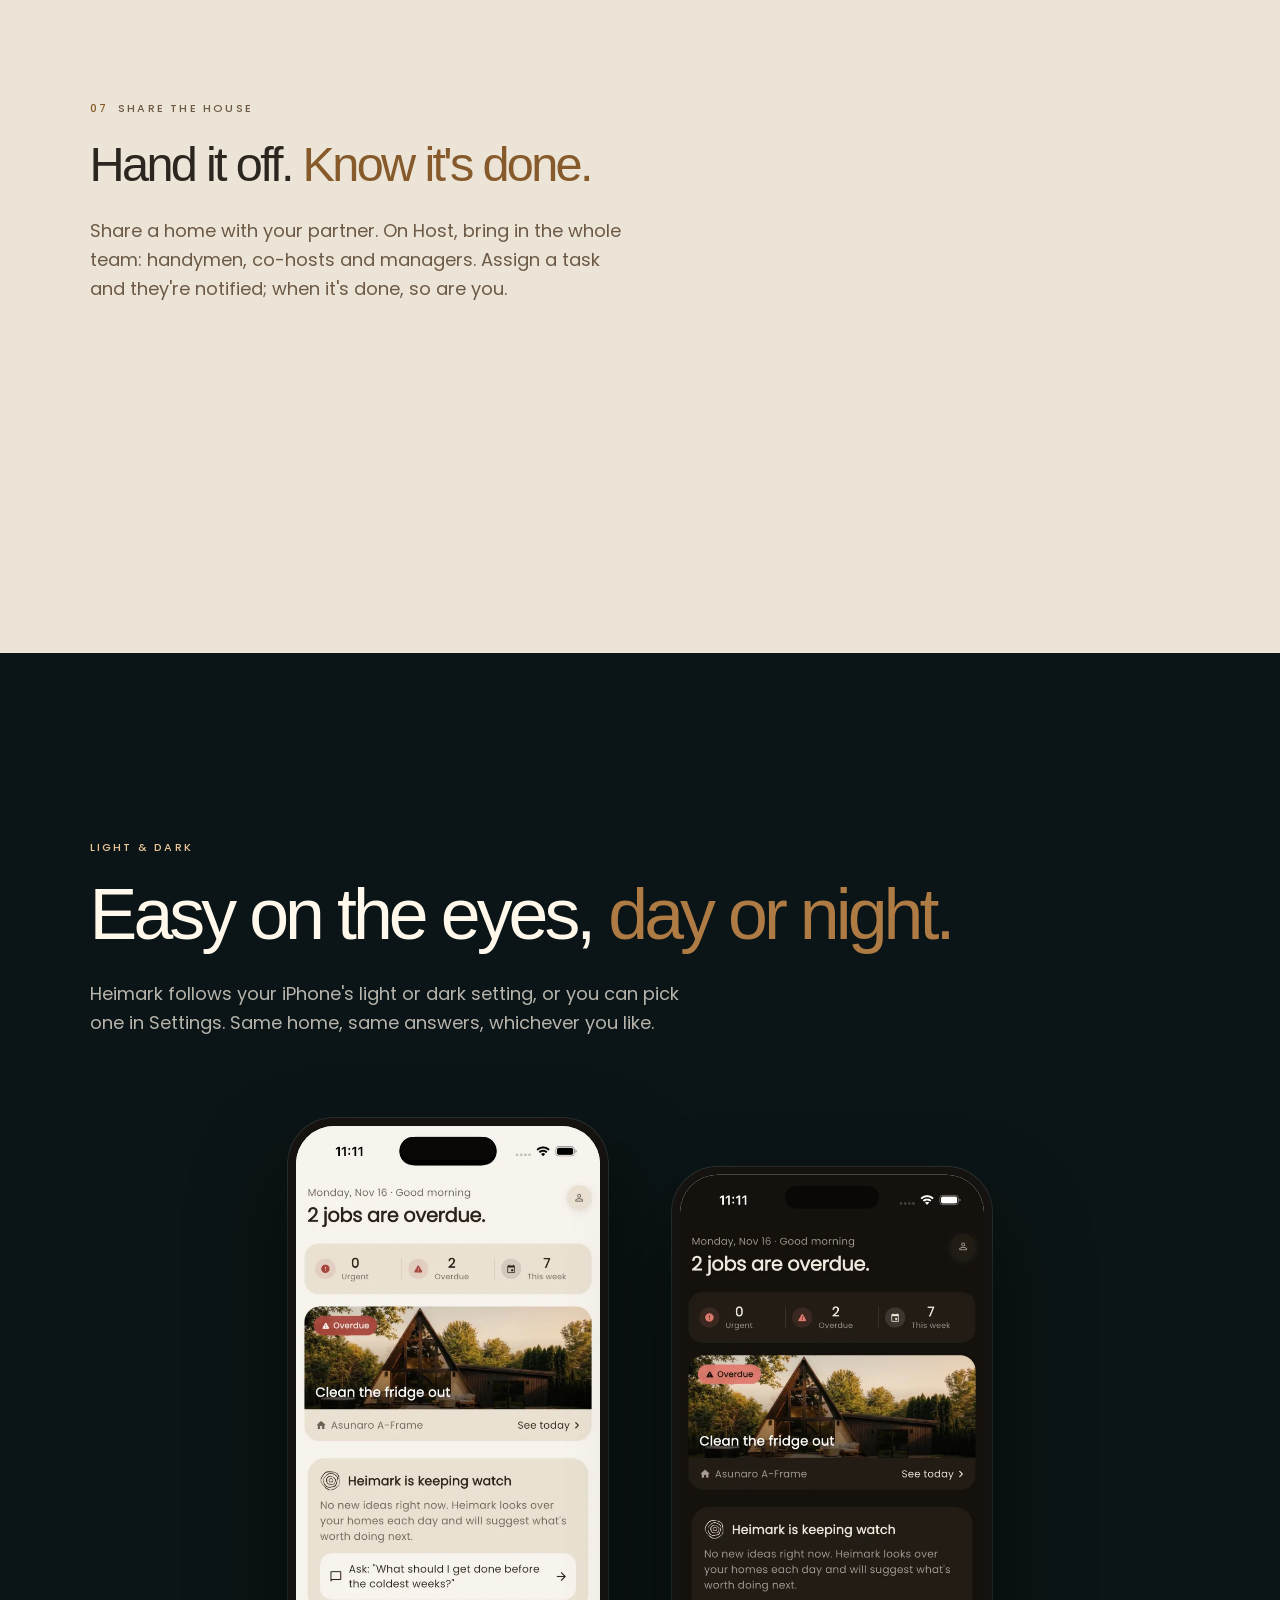
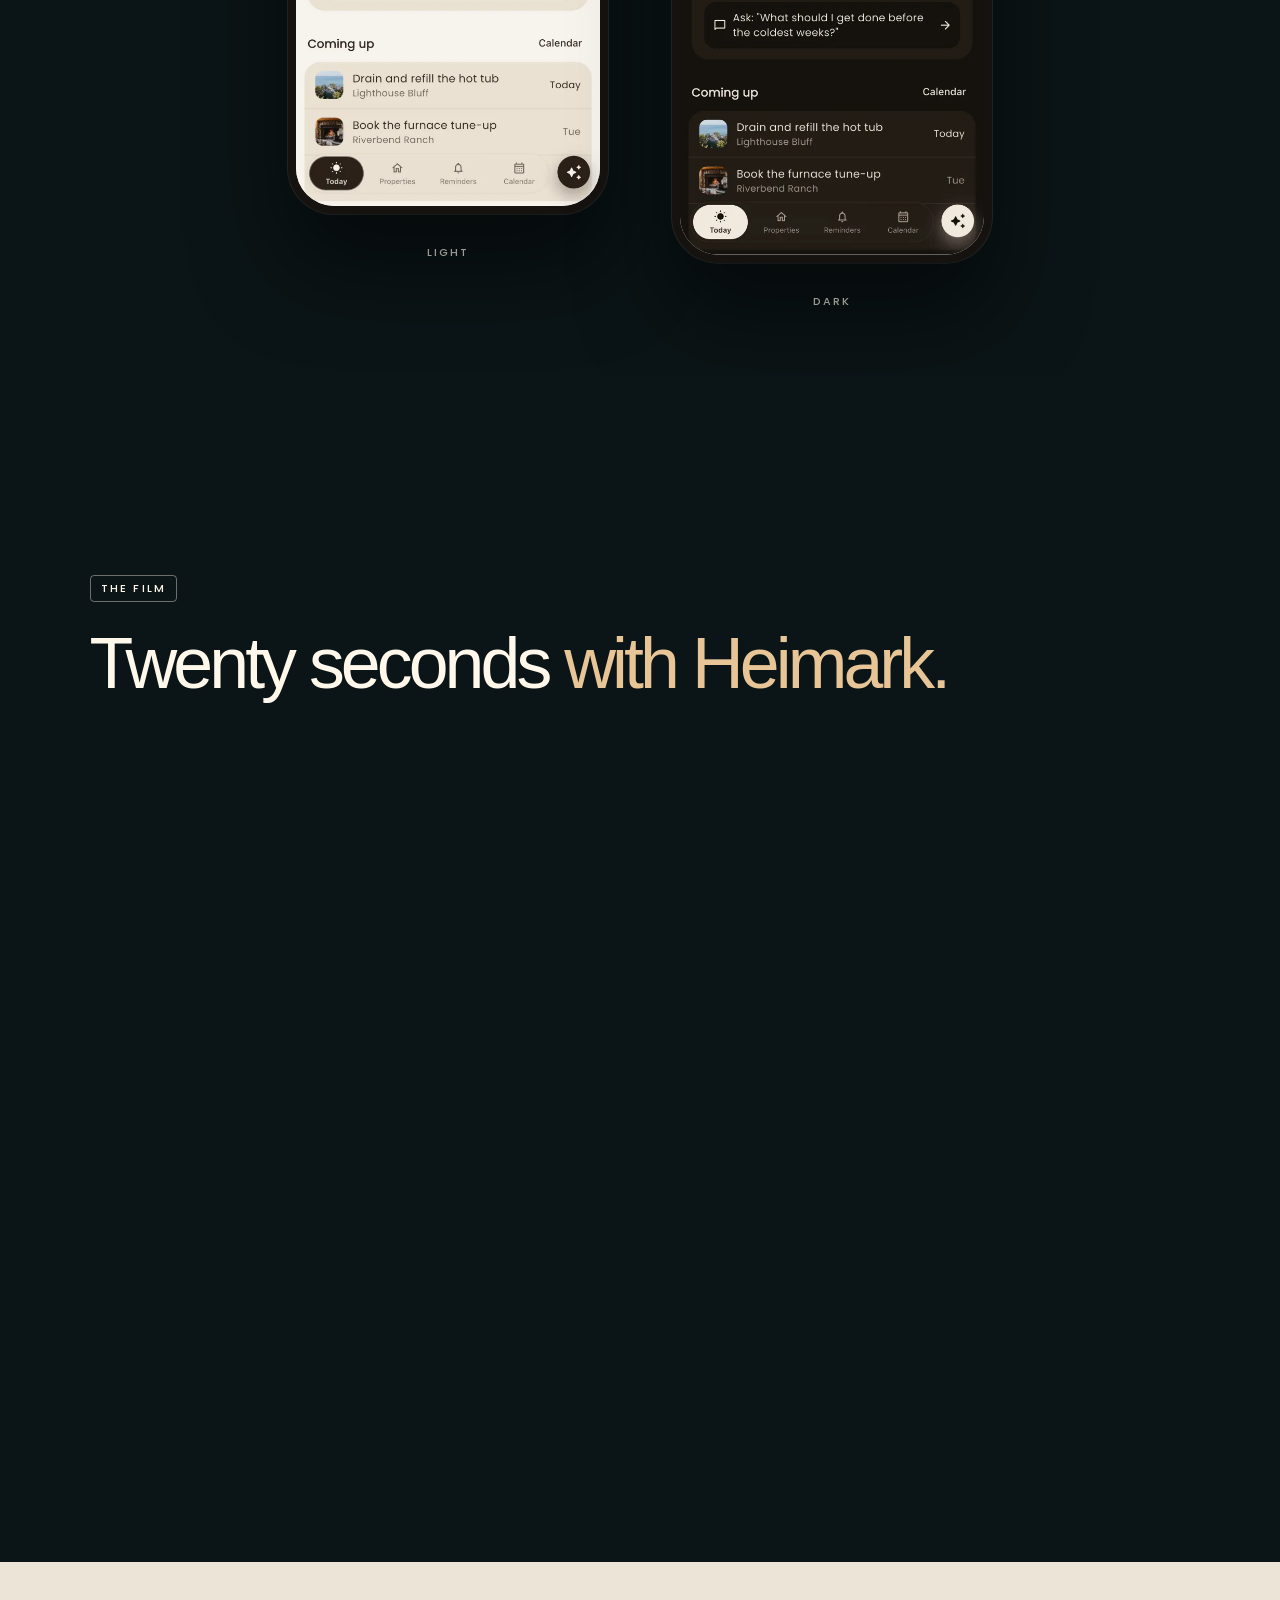
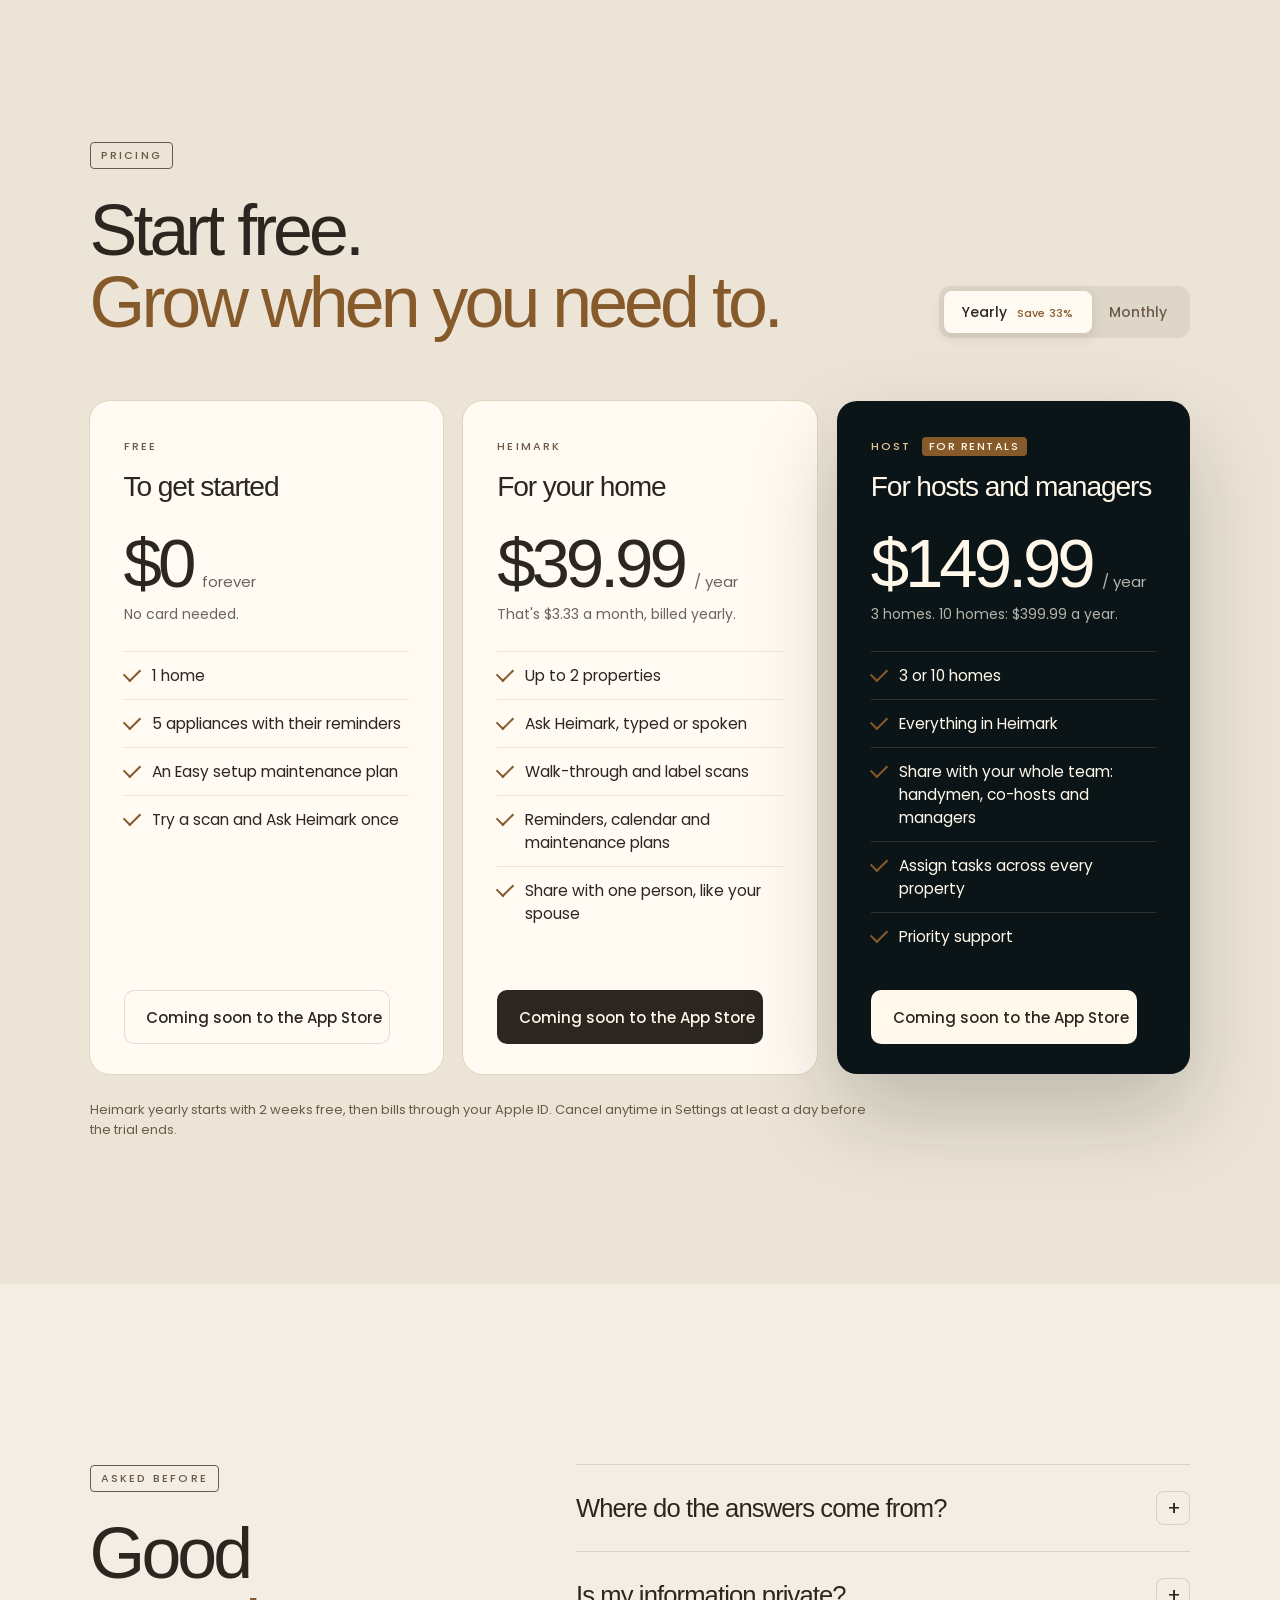
==== commit c8f97f0b: "Accessible gold: 4.7:1+ on light sections and legal links Co-Authored-By: Claude Opus 5.5 <noreply@a" ====
--- a/index.html
+++ b/index.html
@@ -28,7 +28,7 @@
   Every asset is local (assets/); nothing is hotlinked.
 -->
 <link rel="preload" href="assets/night-moon-display.webp" as="image" fetchpriority="high">
-<link rel="stylesheet" href="funnel.css?v=3">
+<link rel="stylesheet" href="funnel.css?v=4">
 <script src="motion.js?v=3"></script>
 <script src="funnel.js?v=3" defer></script>
 </head>
--- a/funnel.css
+++ b/funnel.css
@@ -280,3 +280,7 @@
   .phone.mini{border-radius:28px;padding:5px}
   .phone.mini .screen{border-radius:23px}
 }
+
+/* Accessible gold on the light sections (WCAG AA 4.5:1 on paper). Dark
+   theme and the night sections keep the brighter gold, which already passes. */
+:root:not([data-theme="dark"]) :is(.features,.pricing,.faq){--accent:#865a2b}
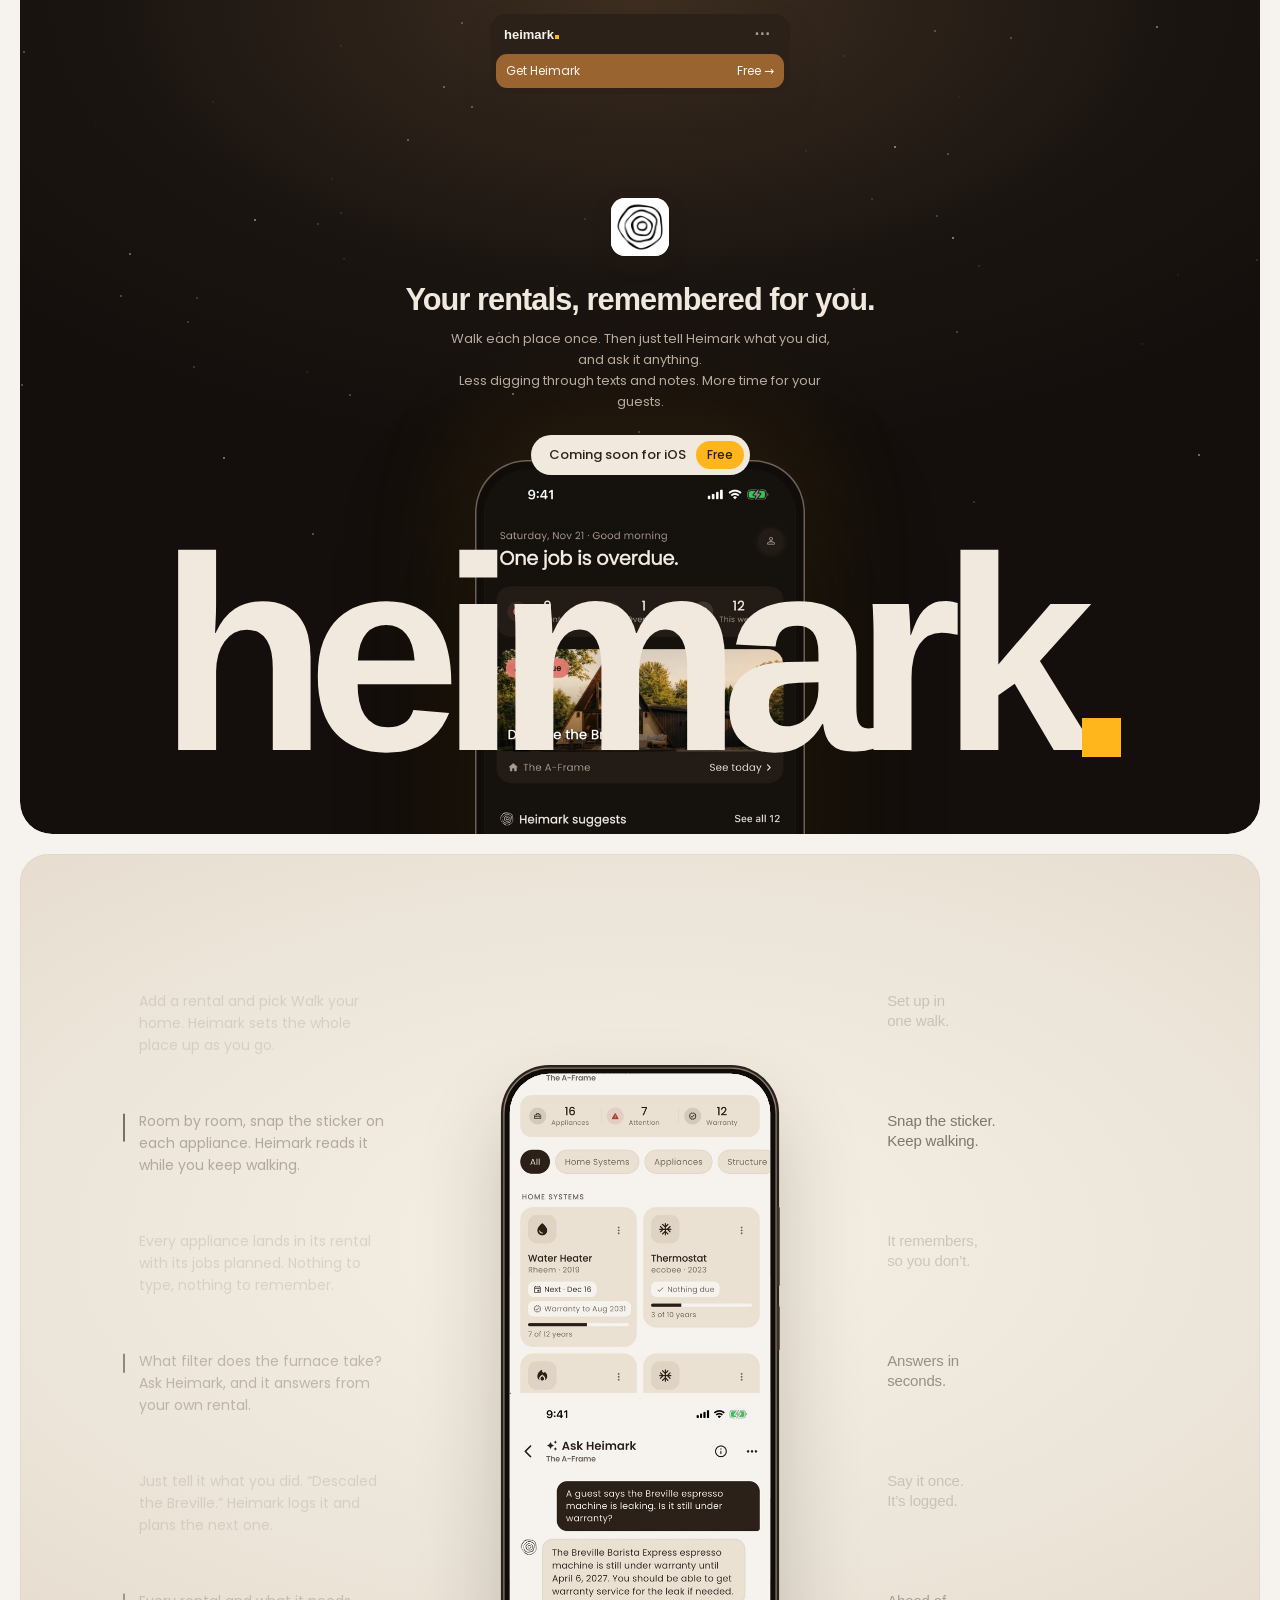
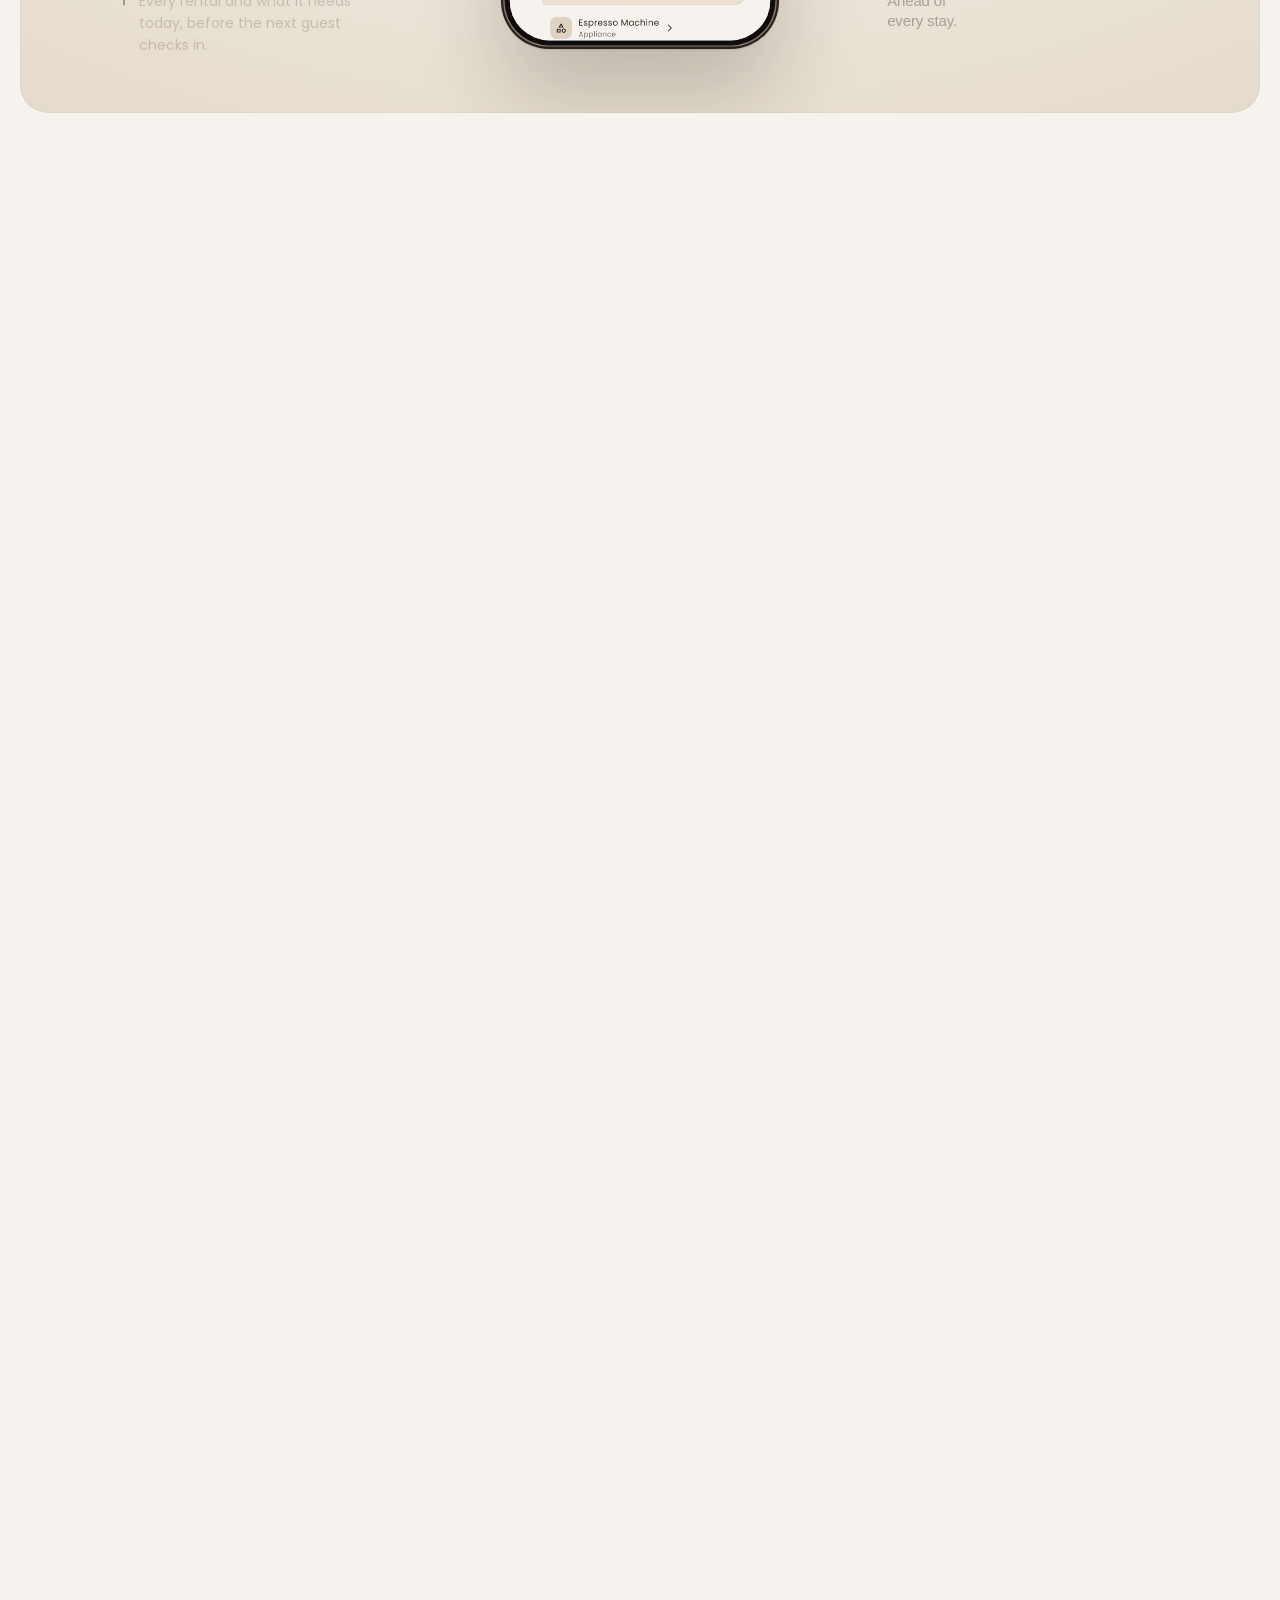
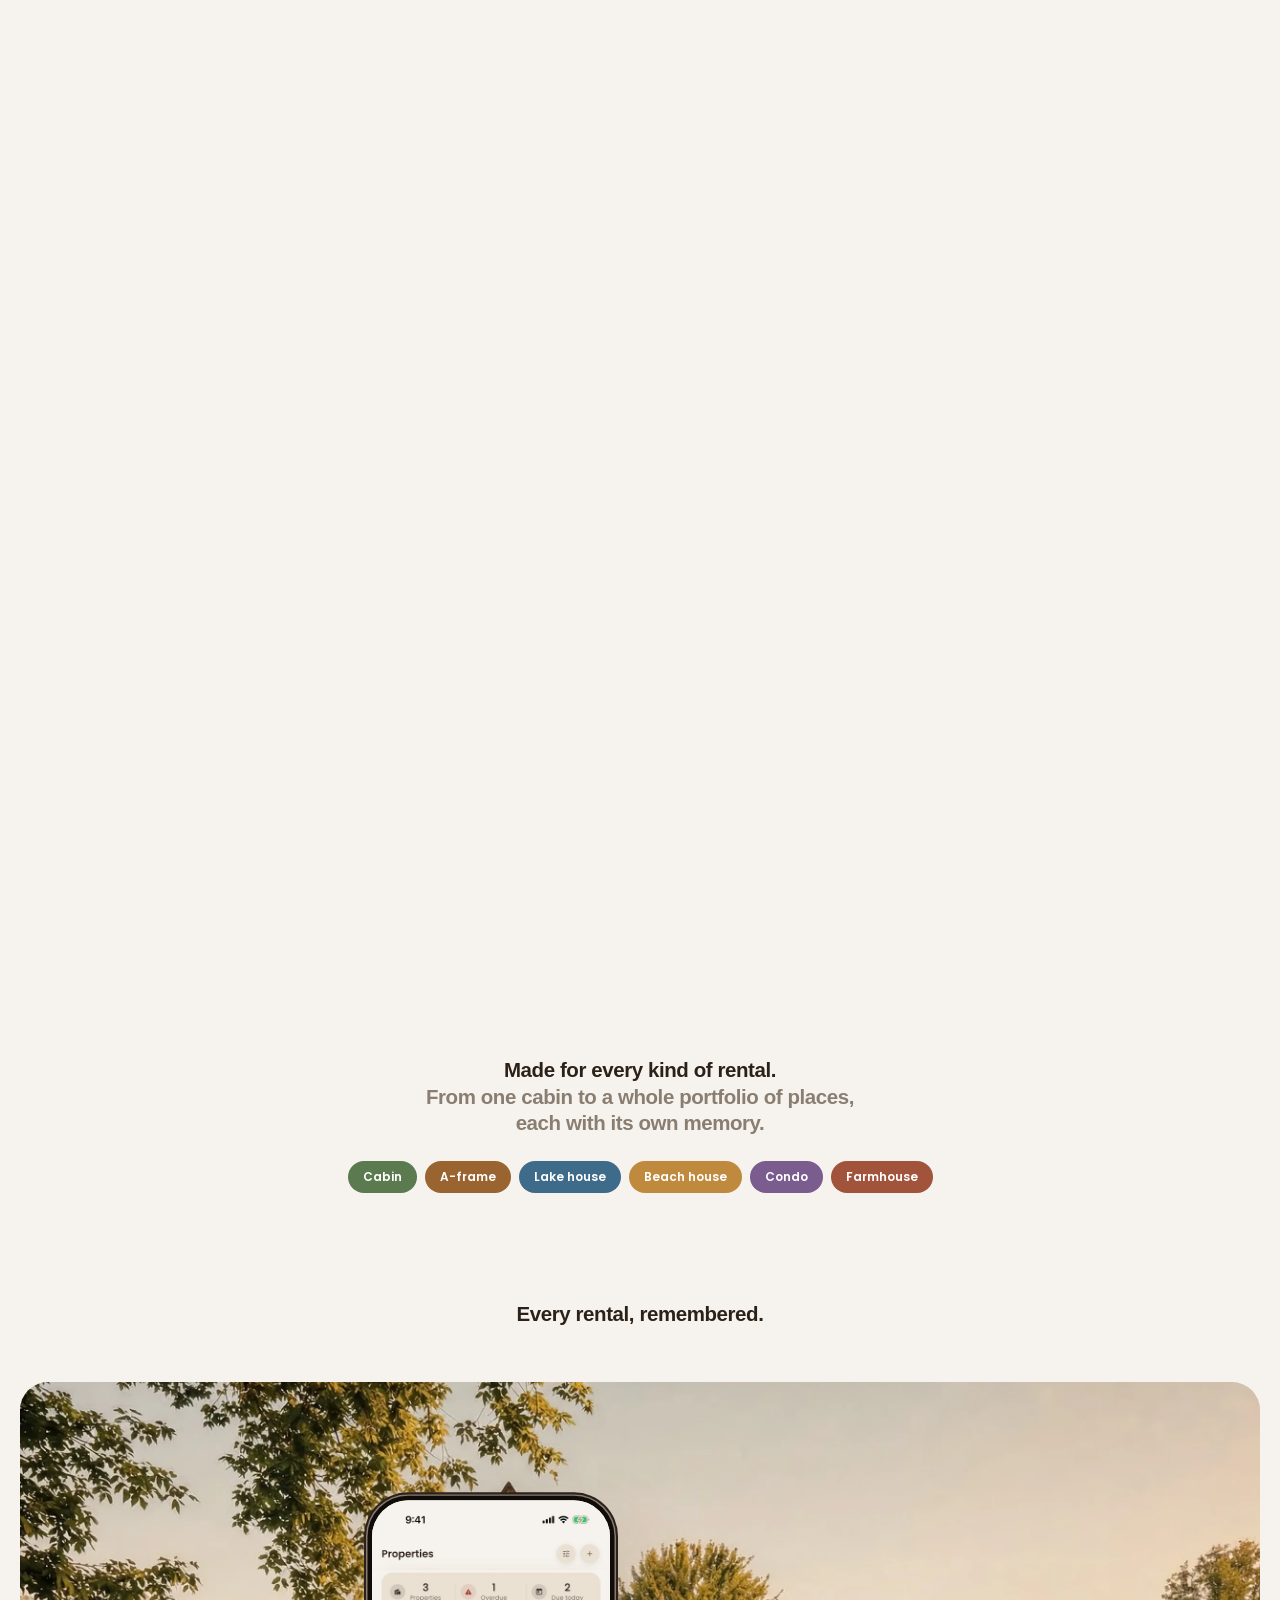
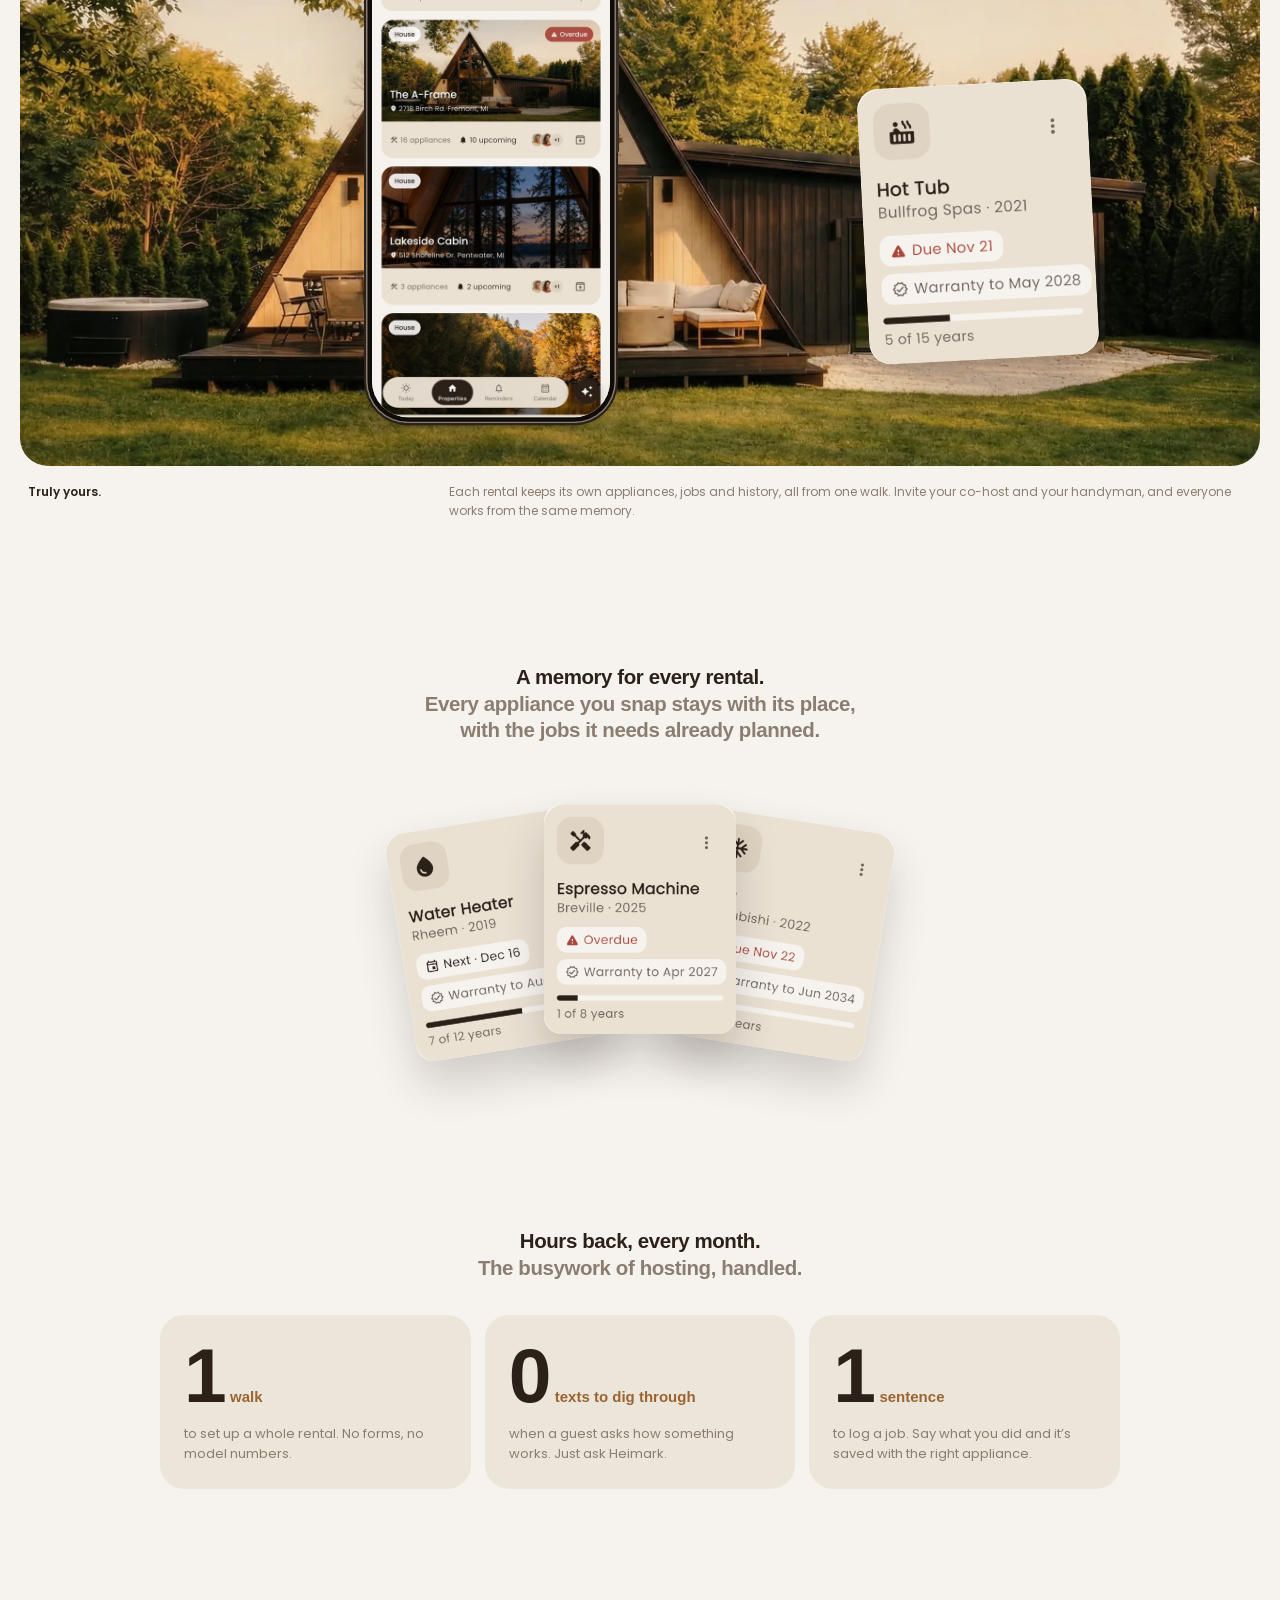
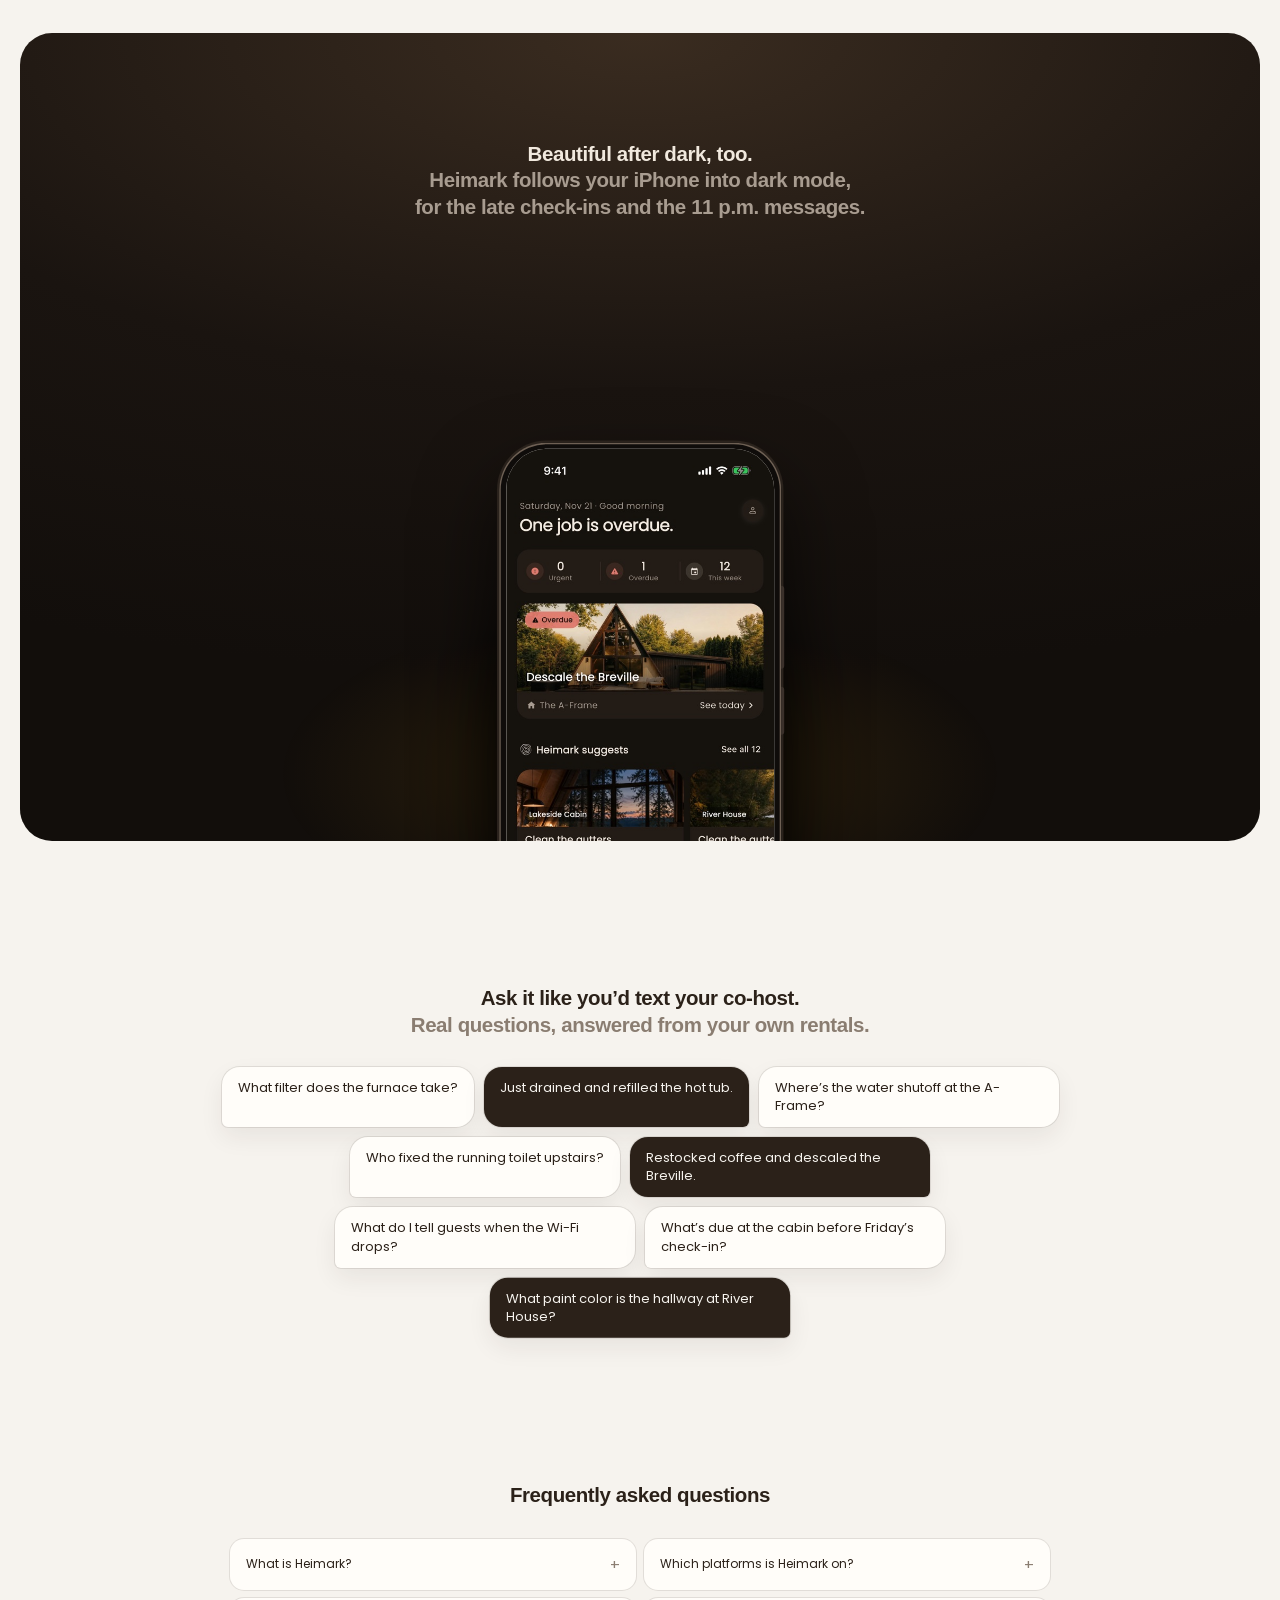
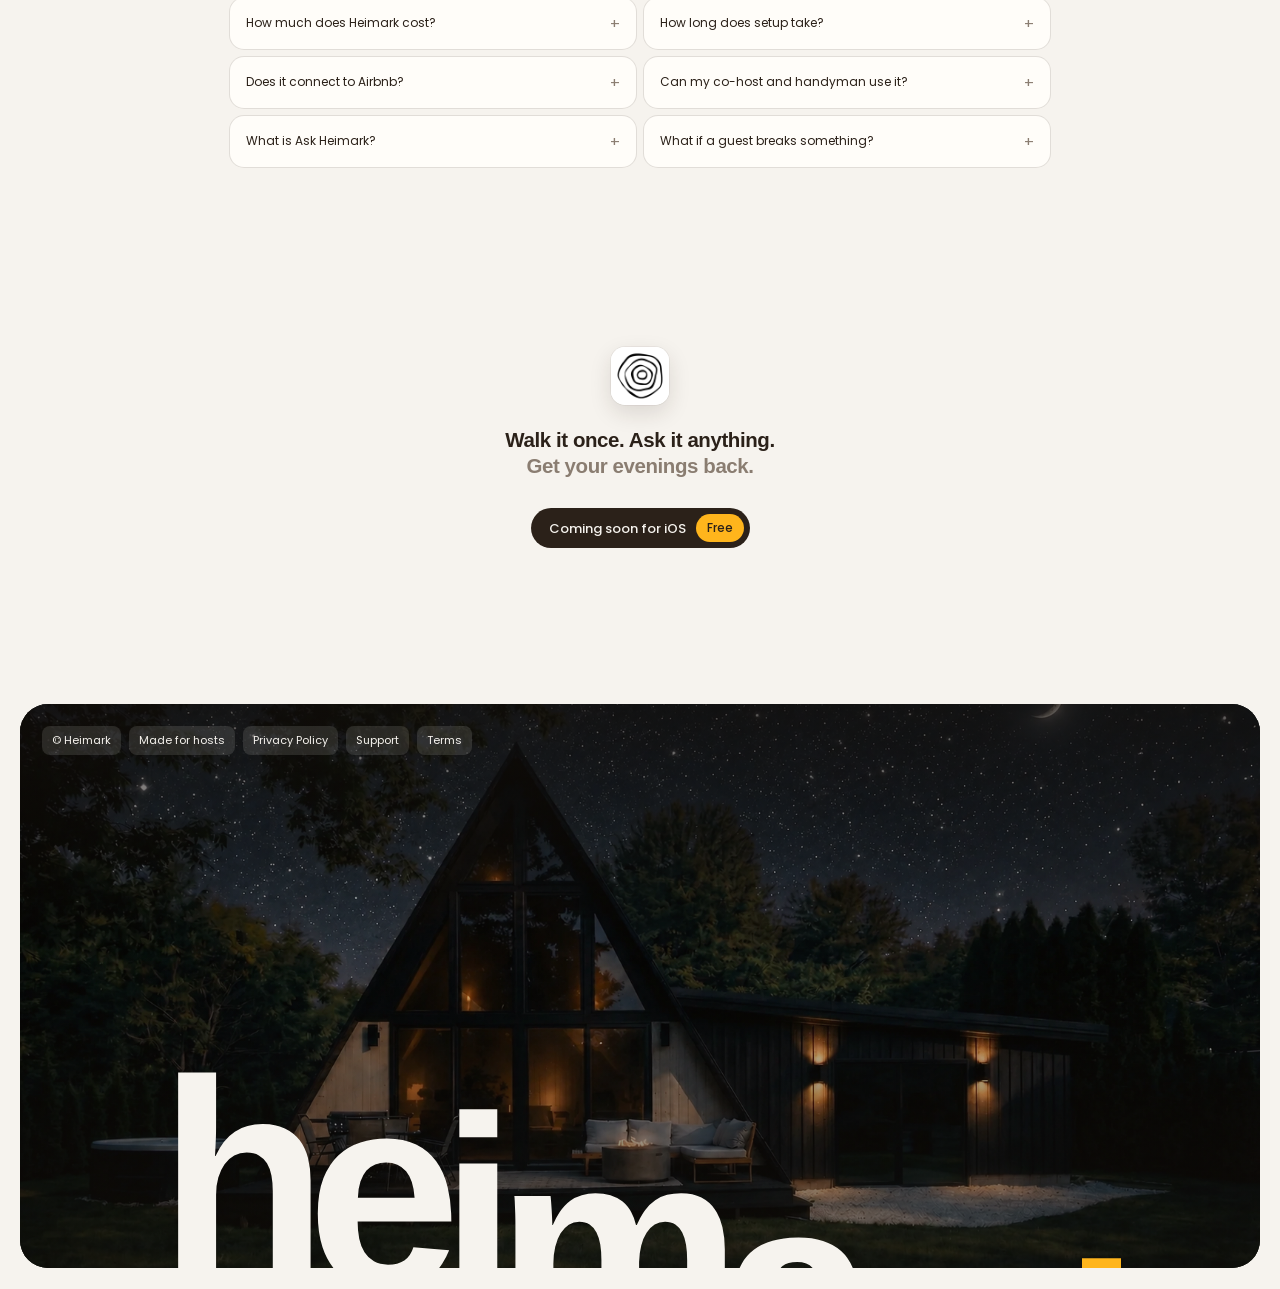
==== commit ec77dbd0: "New homepage: rentals remembered for you Dark-mode hero, walk-your-home and Ask Heimark story with r" ====
--- a/index.html
+++ b/index.html
@@ -3,327 +3,489 @@
 <head>
 <meta charset="utf-8">
 <meta name="viewport" content="width=device-width,initial-scale=1,viewport-fit=cover">
-<meta name="theme-color" content="#0b1416">
-<meta name="color-scheme" content="light dark">
-<title>Heimark · Your home's memory</title>
-<meta name="description" content="Heimark remembers your home for you: every appliance, manual, receipt and service date, with answers when you ask. Start free.">
+<title>Heimark · Your rentals, remembered for you</title>
+<meta name="theme-color" content="#1b1511">
+<meta name="description" content="Heimark is the memory for your short-term rentals. Walk each place once, tell Heimark what you did, and ask it anything. Start free with your first rental.">
 <meta property="og:type" content="website">
 <meta property="og:site_name" content="Heimark">
-<meta property="og:title" content="Heimark · Your home has a memory.">
-<meta property="og:description" content="Ask your home anything. Snap a label, get a maintenance plan, and keep every manual, receipt and service date with the house.">
+<meta property="og:title" content="Heimark · Your rentals, remembered for you.">
+<meta property="og:description" content="Walk each rental once. Then just tell Heimark what you did, and ask it anything.">
 <meta property="og:url" content="https://heimark.app/">
 <meta property="og:image" content="https://heimark.app/assets/share.jpg">
-<link rel="canonical" href="https://heimark.app/">
 <meta property="og:image:width" content="1200">
 <meta property="og:image:height" content="630">
 <meta name="twitter:card" content="summary_large_image">
+<link rel="canonical" href="https://heimark.app/">
 <link rel="icon" type="image/png" href="assets/premise-symbol.png">
-<link rel="apple-touch-icon" href="assets/premise-symbol.png">
-<script>document.documentElement.classList.add('js');(function(){var t;try{t=localStorage.getItem('heimark-theme')}catch(e){}if(t!=='light'&&t!=='dark')t=matchMedia('(prefers-color-scheme: dark)').matches?'dark':'light';document.documentElement.dataset.theme=t})()</script>
-<!--
-  Heimark funnel v2. Inspired by pear.no's editorial grammar (big display, quiet UI face, tags,
-  rail, one visual world, "Asked before"), built on Heimark's own world: the A-frame and the
-  interior. Phone screens are real app screenshots. The hand-off plate is an illustration
-  of the feature, not redrawn app UI.
-  Every asset is local (assets/); nothing is hotlinked.
--->
-<link rel="preload" href="assets/night-moon-display.webp" as="image" fetchpriority="high">
-<link rel="stylesheet" href="funnel.css?v=4">
-<script src="motion.js?v=3"></script>
-<script src="funnel.js?v=3" defer></script>
+<link rel="apple-touch-icon" href="assets/site/appicon.png">
+<style>
+@font-face{font-family:'AppUI';src:url(assets/poppins-400.woff2) format('woff2');font-weight:400}
+@font-face{font-family:'AppUI';src:url(assets/poppins-500.woff2) format('woff2');font-weight:500}
+@font-face{font-family:'AppUI';src:url(assets/poppins-600.woff2) format('woff2');font-weight:600}
+:root{--bg:#f6f3ee;--panel:#ece5d9;--card:#fffdf9;--ink:#2b2119;--soft:#8a7d71;--faint:#2b211940;--line:#2b21191a;--accent:#9a6430;--sun:#ffb51c;--display:"Helvetica Neue",Helvetica,Arial,sans-serif;--ui:'AppUI',system-ui,sans-serif;--g:clamp(12px,1.6vw,24px)}
+*{box-sizing:border-box}
+html,body{margin:0;background:var(--bg);color:var(--ink);font-family:var(--ui);-webkit-font-smoothing:antialiased;overflow-x:clip}
+img{display:block}
+a{color:inherit;text-decoration:none}
+button{font:inherit;color:inherit}
+.c{text-align:center}
+h2,h3{margin:0;font:600 clamp(19px,1.6vw,24px)/1.3 var(--display);letter-spacing:-.02em}
+h2 span,.mut{color:var(--soft)}
+.icon{width:58px;height:58px;border-radius:14px;background:#fff;box-shadow:0 8px 22px #2b211922,0 0 0 1px #2b21190d;overflow:hidden;margin:0 auto}
+.icon img{width:100%;height:100%}
+.cta{display:inline-flex;align-items:center;gap:10px;height:40px;padding:0 6px 0 18px;border-radius:999px;background:var(--ink);color:var(--bg);font:500 13px/1 var(--ui)}
+.cta span{height:28px;padding:0 11px;border-radius:999px;background:var(--sun);color:var(--ink);display:grid;place-items:center;font-size:12px}
+
+/* floating top pill */
+.bar{position:fixed;left:50%;top:14px;z-index:50;width:min(300px,100% - 24px);translate:-50% 0;border-radius:16px;background:var(--ink);color:var(--bg);overflow:hidden;box-shadow:0 14px 30px #2b211933}
+.bar .t{display:flex;justify-content:space-between;align-items:center;height:40px;padding:0 14px;font:600 13px/1 var(--display)}
+.bar .t i{width:4px;height:4px;background:var(--sun);display:inline-block;margin-left:1px}
+.bar .t button{background:none;border:0;cursor:pointer;color:#f6f3ee99;font-size:16px;line-height:1}
+.bar .menu{height:0;overflow:hidden}
+.bar .menu a{display:block;padding:9px 14px;font-size:13px;border-top:1px solid #f6f3ee14}
+.bar .buy{display:flex;justify-content:space-between;align-items:center;margin:0 6px 6px;height:34px;padding:0 10px;border-radius:11px;background:var(--accent);font-size:12px}
+
+/* hero */
+.hero{position:relative;padding:clamp(120px,22svh,200px) 16px 0;isolation:isolate;overflow:hidden}
+.hbg{position:absolute;inset:0;z-index:-1;pointer-events:none}
+.hv{display:none;position:absolute;inset:0}
+body[data-hero="1"] .hv1,body[data-hero="2"] .hv2,body[data-hero="3"] .hv3,body[data-hero="4"] .hv4{display:block}
+/* 1 · real app screens floating at different depths */
+.hv1{background:linear-gradient(180deg,#efe7da,var(--bg) 85%)}
+.fl{position:absolute;width:var(--w);border-radius:calc(var(--w) * .14);padding:calc(var(--w) * .025);background:#15100c;box-shadow:0 30px 60px #2b211926}
+.fl img{width:100%;border-radius:calc(var(--w) * .12)}
+/* 2 · host messages drifting up like a group chat */
+.hv2{background:linear-gradient(180deg,#f3ece1,var(--bg) 85%)}
+.bub{position:absolute;padding:11px 15px;border-radius:18px 18px 18px 6px;background:#fffdf9;box-shadow:0 0 0 1px #2b211912,0 12px 26px #2b211910;font:500 13px/1.35 var(--ui);color:var(--ink);white-space:nowrap}
+.bub.me{background:var(--ink);color:#f6efe4;border-radius:18px 18px 6px 18px}
+.bub small{display:block;color:var(--accent);font-size:11px;margin-bottom:2px}
+.bub.me small{color:#e8c597}
+/* 3 · the dark espresso of the app's dark mode, a phone rising out of it */
+body[data-hero="3"] .hero{color:#f1e9de}
+body[data-hero="3"] .hero p{color:#b8ab9e}
+body[data-hero="3"] .hero .cta{background:#f1e9de;color:var(--ink)}
+body[data-hero="3"] .hero .giant{color:#f1e9de}
+body[data-hero="3"] .hero{padding-bottom:clamp(40px,8svh,90px);margin:0 var(--g);border-radius:0 0 32px 32px}
+body[data-hero="3"] .hbg{border-radius:0 0 32px 32px;overflow:hidden}
+.hv3{background:radial-gradient(70% 55% at 50% 0%,#3d2e21 0%,#1b1511 60%,#140f0c 100%)}
+.hv3 .rise{position:absolute;left:50%;bottom:-38%;width:max(200px,min(330px,30vw));translate:-50% 0;border-radius:52px;padding:9px;background:#0f0c0a;box-shadow:0 0 0 1.5px #6e6054 inset,0 -30px 120px #ffb51c1c,0 60px 120px #000c}
+.hv3 .rise img{width:100%;border-radius:44px}
+.hv3 .stars i{position:absolute;width:2px;height:2px;border-radius:50%;background:#f1e9de}
+/* 4 · oat paper with the real appliance cards laid out like a desk */
+.hv4{background:#ece4d6}
+.hv4::after{content:"";position:absolute;inset:0;background:radial-gradient(55% 50% at 50% 36%,var(--bg) 0%,#f6f3ee00 100%)}
+.desk{position:absolute;width:var(--w);border-radius:18px;overflow:hidden;box-shadow:0 2px 0 #2b211910,0 22px 40px #2b21191c}
+.desk img{width:100%}
+.hero .icon{margin-bottom:26px}
+.hero h1{margin:0;font:600 clamp(26px,2.4vw,36px)/1.15 var(--display);letter-spacing:-.03em}
+.hero p{margin:12px auto 22px;max-width:30em;font-size:13px;line-height:1.6;color:var(--soft)}
+.giant{display:flex;justify-content:center;overflow:hidden;margin-top:clamp(40px,8svh,90px);font:700 clamp(80px,21.6vw,400px)/.78 var(--display);letter-spacing:-.075em;white-space:nowrap}
+.giant span{display:inline-block}
+.giant i{display:inline-block;align-self:flex-end;width:.14em;height:.14em;margin:0 0 .02em .03em;background:var(--sun)}
+
+/* the story: phone stays put, lines step past */
+#story{position:relative;height:720svh;margin-top:-1px}
+.stage{position:sticky;top:0;height:100svh;padding:var(--g)}
+.panel{position:relative;height:100%;border-radius:28px;background:radial-gradient(90% 70% at 50% 45%,#f6efe3 0%,#ece5d9 55%,#e4dacb 100%);box-shadow:0 0 0 1px #2b21190a inset;overflow:hidden}
+.phone{position:absolute;left:50%;top:50%;width:var(--pw);translate:-50% -50%;border-radius:calc(var(--pw) * .168);padding:calc(var(--pw) * .024);background:#0f0c0a;box-shadow:0 0 0 1.5px #8a7a6c inset,0 0 0 calc(var(--pw) * .008) #2a221c,0 2px 3px #0004,0 50px 90px #2b211938}
+.phone::before,.phone::after{content:"";position:absolute;right:calc(var(--pw) * -.012);width:calc(var(--pw) * .012);border-radius:0 3px 3px 0;background:#3a302a}
+.phone::before{top:24%;height:14%}.phone::after{top:41%;height:8%}
+.scr{position:relative;width:100%;aspect-ratio:1206/2622;border-radius:calc(var(--pw) * .145);overflow:hidden;background:#f6f3ee}
+.scr img{position:absolute;inset:0;width:100%;height:100%;object-fit:cover;object-position:top}
+.lines{position:absolute;top:50%;translate:0 -50%;width:min(270px,22vw)}
+.lines.l{left:clamp(24px,8vw,140px)}
+.lines.r{right:clamp(24px,8vw,140px)}
+.lines .ln{position:absolute;left:0;right:0;top:0;font-size:14px;line-height:1.55}
+.lines.l .ln{padding-left:16px}
+.lines.l .ln::before{content:"";position:absolute;left:0;top:3px;bottom:3px;width:2px;border-radius:2px;background:var(--ink);transform-origin:50% 0;transform:scaleY(var(--on,0))}
+.lines.r .ln{font:500 15px/1.35 var(--display);letter-spacing:-.01em}
+
+/* levels -> kinds of place */
+.sec{padding:clamp(90px,16svh,170px) 16px 0}
+.chips{display:flex;flex-wrap:wrap;justify-content:center;gap:8px;margin-top:24px}
+.chip{height:32px;padding:0 15px;border-radius:999px;color:#fff;display:grid;place-items:center;font:600 12px/1 var(--ui)}
+
+/* every rental */
+.wide{position:relative;margin:clamp(30px,6svh,60px) var(--g) 0;height:min(76svh,700px);border-radius:28px;overflow:hidden;background:var(--panel)}
+.wide>img{position:absolute;inset:0;width:100%;height:100%;object-fit:cover;object-position:45% 62%}
+.wide .phone{--pw:min(250px,21vw,30svh);left:38%}
+.wide .side{position:absolute;left:68%;top:50%;width:min(230px,20vw);translate:0 -40%;border-radius:22px;overflow:hidden;box-shadow:0 30px 60px #2b211940}
+.wide .side img{width:100%}
+.capt{display:grid;grid-template-columns:1fr 2fr;gap:20px;margin:16px var(--g) 0;padding:0 8px;font-size:12px;line-height:1.6}
+.capt b{font-weight:600}
+
+/* companion: a fan of real cards */
+.fan{position:relative;height:300px;margin-top:40px}
+.fan .card{position:absolute;left:50%;top:20px;width:clamp(150px,15vw,220px);border-radius:18px;overflow:hidden;box-shadow:0 24px 44px #2b211930;transform-origin:50% 120%}
+.fan .card img{width:100%}
+
+/* faq */
+.faq{display:grid;grid-template-columns:1fr 1fr;gap:8px;max-width:820px;margin:30px auto 0}
+.q{background:var(--card);border-radius:14px;box-shadow:0 0 0 1px var(--line)}
+.q button{display:flex;justify-content:space-between;align-items:center;width:100%;padding:14px 16px;background:none;border:0;cursor:pointer;font-size:12px;text-align:left}
+.q button i{font-style:normal;font-size:15px;color:var(--soft)}
+.q .a{height:0;overflow:hidden}
+.q .a p{margin:0;padding:0 16px 14px;font-size:12px;line-height:1.6;color:var(--soft)}
+
+/* close + foot */
+.end{padding:clamp(110px,20svh,200px) 16px 0}
+.end .icon{margin-bottom:22px}
+.end h2{margin-bottom:22px}
+.foot{position:relative;margin:clamp(110px,18svh,180px) var(--g) var(--g);border-radius:28px;overflow:hidden;background:#15100c;color:var(--bg)}
+.foot>img{position:absolute;inset:0;width:100%;height:100%;object-fit:cover;object-position:46% 62%}
+.foot .shade{position:absolute;inset:0;background:linear-gradient(180deg,#15100cb3,#15100c33 45%,#15100c99)}
+.foot .meta{position:relative;display:flex;flex-wrap:wrap;gap:8px;padding:22px}
+.foot .meta span,.foot .meta a{padding:6px 10px;border-radius:8px;background:#f6f3ee1f;font-size:11px}
+.foot .giant{position:relative;margin:clamp(140px,30svh,320px) 0 0;color:var(--bg);padding-bottom:.02em}
+
+.asks{display:flex;flex-wrap:wrap;justify-content:center;gap:10px;max-width:860px;margin:28px auto 0}
+.ask{padding:12px 16px;border-radius:18px 18px 18px 6px;background:var(--card);box-shadow:0 0 0 1px var(--line),0 10px 24px #2b211912;font-size:13px;line-height:1.4;text-align:left;max-width:300px}
+.ask:nth-child(3n+2){background:var(--ink);color:var(--bg);border-radius:18px 18px 6px 18px}
+.saves{display:grid;grid-template-columns:repeat(3,1fr);gap:14px;max-width:960px;margin:34px auto 0;text-align:left}
+.save{padding:26px 24px 24px;border-radius:24px;background:var(--panel)}
+.save b{display:inline-block;font:700 clamp(54px,6vw,92px)/.9 var(--display);letter-spacing:-.06em}
+.save i{display:inline-block;margin-left:8px;font:600 15px/1 var(--display);font-style:normal;color:var(--accent)}
+.save p{margin:14px 0 0;font-size:13px;line-height:1.55;color:var(--soft)}
+.night{margin:clamp(90px,16svh,170px) var(--g) 0;border-radius:32px;background:radial-gradient(120% 80% at 50% 0%,#3a2c20 0%,#1a1410 55%,#120e0b 100%);color:#f1e9de;overflow:hidden}
+.nin{padding:clamp(70px,12svh,120px) 16px 0;text-align:center}
+.night h2 span{color:#a89c90}
+.trio{position:relative;height:clamp(420px,62svh,620px);margin-top:clamp(40px,7svh,70px)}
+.trio .phone{--pw:min(250px,19vw,28svh);top:auto;bottom:-14%;translate:-50% 0;box-shadow:0 0 0 1.5px #6e6054 inset,0 0 0 calc(var(--pw) * .008) #2a221c,0 40px 80px #000a}
+.trio .mid{--pw:min(290px,22vw,33svh);z-index:2;bottom:-8%}
+.trio .glow{position:absolute;left:50%;bottom:0;width:60%;height:60%;translate:-50% 30%;background:radial-gradient(closest-side,#ffb51c22,transparent);pointer-events:none}
+@media (max-width:760px){
+  .saves{grid-template-columns:1fr}
+  .trio .phone{--pw:34vw}.trio .mid{--pw:44vw}
+  #story{height:560svh}
+  .lines{width:auto;left:20px!important;right:20px!important;top:auto;translate:none}
+  .lines.l{bottom:22px}.lines.r{top:104px}
+  .lines.r .ln{text-align:center}
+  .lines.l .ln{font-size:13px;top:auto;bottom:0}
+  .wide .phone{left:40%}
+  .wide .side{left:auto;right:-14px;width:40vw}
+  .capt{grid-template-columns:1fr}
+  .faq{grid-template-columns:1fr}
+}
+</style>
 </head>
 <body>
-<a class="skip" href="#main">Skip to content</a>
-
-<header class="top" id="top">
-  <a class="logo" href="#story" aria-label="Heimark, back to the start"><i class="ring" aria-hidden="true"></i><span>heimark</span><b aria-hidden="true"></b></a>
-  <div class="top-r">
-    <button class="theme-btn" id="theme-btn" type="button" aria-label="Switch to dark mode"><i class="sun" aria-hidden="true"></i><i class="moon" aria-hidden="true"></i></button>
-    <a class="chip-btn" aria-disabled="true"><span>Coming soon</span></a>
+
+<div class="bar" id="bar">
+  <div class="t"><span>heimark<i></i></span><button id="mbtn" aria-label="Menu" aria-expanded="false">⋯</button></div>
+  <div class="menu" id="menu"><a href="#story">How it works</a><a href="#faq">FAQ</a><a href="/privacy">Privacy</a><a href="/support">Support</a></div>
+  <a class="buy" href="#end"><span>Get Heimark</span><span>Free →</span></a>
+</div>
+
+<section class="hero c" id="hero">
+  <div class="hbg" id="hbg">
+    <div class="hv hv1" id="hv1"></div>
+    <div class="hv hv2" id="hv2"></div>
+    <div class="hv hv3"><div class="stars" id="stars"></div><div class="rise" id="rise"><img src="assets/site/dark-today.jpg" alt=""></div></div>
+    <div class="hv hv4" id="hv4"></div>
   </div>
-</header>
-
-<nav class="rail" aria-label="Chapters">
-  <span class="rail-label" id="rail-label">The house</span>
-  <ol>
-    <li><a href="#story" data-label="The house"><span class="sr-only">The house</span></a></li>
-    <li><a href="#inside" data-label="Inside"><span class="sr-only">Inside</span></a></li>
-    <li><a href="#features" data-label="What it does"><span class="sr-only">What it does</span></a></li>
-    <li><a href="#modes" data-label="Light &amp; dark"><span class="sr-only">Light and dark</span></a></li>
-    <li><a href="#film" data-label="The film"><span class="sr-only">The film</span></a></li>
-    <li><a href="#pricing" data-label="Pricing"><span class="sr-only">Pricing</span></a></li>
-    <li><a href="#faq" data-label="Asked before"><span class="sr-only">Asked before</span></a></li>
-    <li><a href="#get" data-label="Get Heimark"><span class="sr-only">Get Heimark</span></a></li>
-  </ol>
-  <i class="rail-ind" aria-hidden="true"></i>
-</nav>
-
-<main id="main">
-
-<!-- ============ 01 · Night. The house is lit. Day rises from the horizon, then we dive through the rings into the house. -->
-<section class="ch" id="story" data-tone="dark" aria-label="Your home has a memory">
-  <div class="pin">
-    <div class="world">
-      <div class="plate night-plate">
-        <img class="photo" src="assets/night-moon-display.webp" alt="The A-frame at night under a crescent moon, warm light inside.">
-        <canvas class="stars" aria-hidden="true"></canvas>
-        <i class="lamp gable" aria-hidden="true"></i>
-        <i class="lamp sconce s1" aria-hidden="true"></i><i class="lamp sconce s2" aria-hidden="true"></i>
-        <i class="lamp sconce s3" aria-hidden="true"></i><i class="lamp sconce s4" aria-hidden="true"></i>
-        <i class="lamp fire" aria-hidden="true"></i>
-      </div>
-      <div class="plate day-plate"><img class="photo" src="assets/day-real-display.webp" decoding="async" alt="The same A-frame in warm daylight."></div>
-      <div class="mist m1" aria-hidden="true"></div><div class="mist m2" aria-hidden="true"></div>
-    </div>
-    <div class="shade-l"></div>
-
-    <div class="copy hero">
-      <p class="tag ln"><span data-in="0" data-out=".24" data-fx="rise" data-sp="snappy">For homeowners &amp; hosts</span></p>
-      <h1 class="display">
-        <span class="ln"><span data-in="0" data-out=".26" data-fx="rise" data-sp="heavy" data-delay=".15">Your home</span></span>
-        <span class="ln"><span data-in="0" data-out=".26" data-fx="rise" data-sp="heavy" data-delay=".27">has a <em>memory.</em></span></span>
-      </h1>
-      <p class="lede ln"><span data-in="0" data-out=".24" data-fx="rise" data-sp="default" data-delay=".45">The manuals, the service dates, the receipts, the paint color. Heimark keeps every detail with the house and answers when you ask.</span></p>
-      <div class="actions" data-in="0" data-out=".24" data-fx="card" data-sp="snappy" data-delay=".62">
-        <a class="btn" aria-disabled="true"><span>Coming soon to the App Store</span></a>
-        <a class="btn line" href="#inside"><span>See how it works</span><i aria-hidden="true">↓</i></a>
-      </div>
-    </div>
-
-    <div class="copy hero day">
-      <p class="tag ln"><span data-in=".42" data-out=".66" data-fx="rise" data-sp="snappy">A place for every detail</span></p>
-      <h2 class="display">
-        <span class="ln"><span data-in=".44" data-out=".68" data-fx="rise" data-sp="heavy">Every detail</span></span>
-        <span class="ln"><span data-in=".49" data-out=".68" data-fx="rise" data-sp="heavy">has a <em>history.</em></span></span>
-      </h2>
-      <p class="lede ln"><span data-in=".54" data-out=".66" data-fx="rise" data-sp="default">The furnace you replaced. The filter it takes. The day it was last serviced. Keep it with the home, not in a drawer.</span></p>
-    </div>
-
-    <!-- the dive: rings open from the gable window onto the room behind it -->
-    <div class="dive" aria-hidden="true">
-      <div class="dive-hole"><img class="inside-bg" src="assets/interior-real.webp" alt="" decoding="async"><div class="inside-shade"></div></div>
-      <svg class="dive-rings" viewBox="-50 -50 100 100"><circle r="20"/><circle r="20"/><circle r="20"/><circle r="20"/></svg>
+  <div class="icon" data-rise><img src="assets/site/appicon.png" alt="Heimark app icon"></div>
+  <h1 data-rise=".06">Your rentals, remembered for you.</h1>
+  <p data-rise=".12">Walk each place once. Then just tell Heimark what you did, and ask it anything.<br>Less digging through texts and notes. More time for your guests.</p>
+  <a class="cta" href="#end" data-rise=".18">Coming soon for iOS <span>Free</span></a>
+  <div class="giant" id="g1"></div>
+</section>
+
+<section id="story">
+  <div class="stage">
+    <div class="panel" id="panel">
+      <div class="lines l" id="L"></div>
+      <div class="phone" id="phone"><div class="scr" id="scr"></div></div>
+      <div class="lines r" id="R"></div>
     </div>
   </div>
 </section>
 
-<!-- ============ 02 · Inside. The promise, read word by word -->
-<section class="ch under" id="inside" data-tone="dark" aria-label="Save it once. Then just ask.">
-  <div class="pin inside">
-    <img class="inside-bg" src="assets/interior-real.webp" loading="lazy" decoding="async" alt="Inside the A-frame: timber ceiling, dining table and kitchen.">
-    <div class="inside-shade"></div>
-    <div class="inside-copy">
-      <p class="tag ln"><span data-in=".03" data-fx="rise" data-sp="snappy">Why Heimark</span></p>
-      <p class="read" id="read">A house asks a lot of you. The filter size. The paint in the hallway. The warranty that runs out next spring. The plumber who fixed it last time. You shouldn't have to remember all of it. <em>Save it once. Then just ask.</em></p>
+<section class="sec c">
+  <h2 data-rise>Made for every kind of rental.<br><span>From one cabin to a whole portfolio of places,<br>each with its own memory.</span></h2>
+  <div class="chips" id="chips"></div>
+</section>
+
+<section class="sec c" style="padding-top:clamp(70px,12svh,130px)">
+  <h2 data-rise>Every rental, remembered.</h2>
+</section>
+<div class="wide" id="wide">
+  <img src="assets/day-real-display.webp" alt="The A-Frame on a summer evening">
+  <div class="phone" id="wphone"><div class="scr"><img src="assets/site/properties.jpg" alt="Heimark showing three rentals"></div></div>
+  <div class="side" id="wside"><img src="assets/site/card-hottub.png" alt="The hot tub card in Heimark"></div>
+</div>
+<div class="capt"><b>Truly yours.</b><span class="mut">Each rental keeps its own appliances, jobs and history, all from one walk. Invite your co-host and your handyman, and everyone works from the same memory.</span></div>
+
+<section class="sec c">
+  <h2 data-rise>A memory for every rental.<br><span>Every appliance you snap stays with its place,<br>with the jobs it needs already planned.</span></h2>
+  <div class="fan" id="fan">
+    <div class="card"><img src="assets/site/card-heater.png" alt="Rheem water heater card"></div>
+    <div class="card"><img src="assets/site/card-breville.png" alt="Breville espresso machine card"></div>
+    <div class="card"><img src="assets/site/card-ac.png" alt="Mitsubishi A/C card"></div>
+  </div>
+</section>
+
+<section class="sec c">
+  <h2 data-rise>Hours back, every month.<br><span>The busywork of hosting, handled.</span></h2>
+  <div class="saves" id="saves">
+    <div class="save"><b data-n="1">0</b><i>walk</i><p>to set up a whole rental. No forms, no model numbers.</p></div>
+    <div class="save"><b data-n="0">0</b><i>texts to dig through</i><p>when a guest asks how something works. Just ask Heimark.</p></div>
+    <div class="save"><b data-n="1">0</b><i>sentence</i><p>to log a job. Say what you did and it’s saved with the right appliance.</p></div>
+  </div>
+</section>
+
+<section class="night" id="night">
+  <div class="nin">
+    <h2 data-rise>Beautiful after dark, too.<br><span>Heimark follows your iPhone into dark mode,<br>for the late check-ins and the 11 p.m. messages.</span></h2>
+    <div class="trio" id="trio"><div class="glow"></div>
+      <div class="phone tp"><div class="scr"><img src="assets/site/dark-properties.jpg" alt="Heimark Properties in dark mode"></div></div>
+      <div class="phone tp mid"><div class="scr"><img src="assets/site/dark-today.jpg" alt="Heimark Today in dark mode"></div></div>
+      <div class="phone tp"><div class="scr"><img src="assets/site/dark-ask-log.jpg" alt="Ask Heimark in dark mode"></div></div>
     </div>
   </div>
 </section>
 
-<!-- ============ 03 · What it does: one stage, six chapters -->
-<section class="features sheet" id="features" data-tone="light" aria-labelledby="features-title">
-  <header class="feat-head">
-    <p class="tag">What Heimark does</p>
-    <h2 class="display" id="features-title">Everything your home knows, <em>in your pocket.</em></h2>
-  </header>
-
-  <div class="feat-grid">
-    <div class="feat-stage" aria-hidden="true">
-      <div class="stage-in">
-        <figure class="phone" id="phone">
-          <div class="screen">
-            <!-- 0 Ask Heimark: a live chat built from real answer crops -->
-            <div class="scr ask" data-scr="0">
-              <img class="ask-head" src="assets/ask-header.webp" loading="lazy" alt="">
-              <div class="chat">
-                <img data-qa src="assets/qa-roof.webp" alt="">
-                <img data-qa src="assets/qa-filter-size.webp" alt="">
-                <img data-qa src="assets/qa-dishwasher.webp" alt="">
-                <img data-qa src="assets/qa-paint.webp" alt="">
-              </div>
-              <img class="ask-input" src="assets/ask-input.webp" loading="lazy" alt="">
-            </div>
-            <img class="scr pad" data-scr="1" src="assets/asset-identified.webp" loading="lazy" alt="">
-            <img class="scr" data-scr="2" src="assets/app-dark-ask-answer.webp" loading="lazy" alt="">
-            <img class="scr" data-scr="3" src="assets/app-light-notes.webp" loading="lazy" alt="">
-            <img class="scr" data-scr="4" src="assets/app-dark-ask-sheet.webp" loading="lazy" alt="">
-            <img class="scr" data-scr="5" src="assets/app-light-today.webp" loading="lazy" alt="">
-            <img class="scr" data-scr="6" src="assets/app-dark-calendar.webp" loading="lazy" alt="">
-            <img class="scr" data-scr="7" src="assets/app-light-report.webp" loading="lazy" alt="">
-          </div>
-        </figure>
-
-        <!-- illustration for the one feature without a screen of its own -->
-        <div class="plate-card hand" data-plate="share">
-          <p class="tag-plain">Task · A-Frame</p>
-          <strong>Replace air filter</strong>
-          <ol>
-            <li><b></b><span>Assigned to your handyman</span></li>
-            <li><b></b><span>They get a notification</span></li>
-            <li><b></b><span>Marked done, with a photo</span></li>
-            <li><b></b><span>You're notified. History saved.</span></li>
-          </ol>
-        </div>
-      </div>
-    </div>
-
-    <div class="feat-list">
-      <article class="feat" data-feat="0">
-        <p class="tag"><span>01</span>Set up</p>
-        <h3 class="display">Set up in minutes, <em>your way.</em></h3>
-        <p>Pick <b>Easy setup</b> and tick what your home has: furnace, water heater, fridge, and anything else you add. Or <b>Walk your home</b> and snap each label as you go. Either way, Heimark builds the maintenance plan for you.</p>
-      </article>
-      <article class="feat" data-feat="1">
-        <p class="tag"><span>02</span>Ask Heimark</p>
-        <h3 class="display">Ask your home <em>anything.</em></h3>
-        <p>"When did we replace the roof?" "What size filter does the furnace take?" Type it or just say it. Heimark answers from your own records, not the internet.</p>
-      </article>
-      <article class="feat" data-feat="2">
-        <p class="tag"><span>03</span>Answers you can tap</p>
-        <h3 class="display">The answer, <em>and the proof.</em></h3>
-        <p>Every answer comes with the record it came from: the appliance, the warranty, the receipt or the plumber who did the work. One tap and you're there. Not sure what to ask? Heimark suggests questions about your home.</p>
-      </article>
-      <article class="feat" data-feat="3">
-        <p class="tag"><span>04</span>It remembers</p>
-        <h3 class="display">Tell it once. <em>It remembers.</em></h3>
-        <p>"The water shutoff is behind the basement stairs." Save notes like that and Heimark uses them when you ask. Tell it "I changed the filter" and the job is logged with today's date.</p>
-      </article>
-      <article class="feat" data-feat="4">
-        <p class="tag"><span>05</span>Reminders &amp; calendar</p>
-        <h3 class="display">It reminds you <em>before it breaks.</em></h3>
-        <p>Every morning, Today shows what's overdue, what's this week and what Heimark thinks is worth doing next. Snooze it, mark it done, or see the whole year on the calendar.</p>
-      </article>
-      <article class="feat" data-feat="5">
-        <p class="tag"><span>06</span>Home report</p>
-        <h3 class="display">The whole house, <em>in one PDF.</em></h3>
-        <p>A year in review for your records or your insurer, or a full home history when you sell: every appliance with its age and warranty, every repair, and the papers on file. Share it, save it or print it.</p>
-      </article>
-      <article class="feat" data-feat="6">
-        <p class="tag"><span>07</span>Share the house</p>
-        <h3 class="display">Hand it off. <em>Know it's done.</em></h3>
-        <p>Share a home with your partner. On Host, bring in the whole team: handymen, co-hosts and managers. Assign a task and they're notified; when it's done, so are you.</p>
-      </article>
-    </div>
-  </div>
-</section>
-
-<!-- ============ 05 · The film -->
-<section class="modes" id="modes" data-tone="dark" aria-labelledby="modes-title">
-  <header class="modes-head">
-    <p class="tag">Light &amp; dark</p>
-    <h2 class="display" id="modes-title">Easy on the eyes, <em>day or night.</em></h2>
-    <p>Heimark follows your iPhone's light or dark setting, or you can pick one in Settings. Same home, same answers, whichever you like.</p>
-  </header>
-  <div class="modes-pair">
-    <figure class="phone mini"><div class="screen"><img src="assets/app-light-today.webp" loading="lazy" alt="Heimark's Today screen in light mode"></div><figcaption>Light</figcaption></figure>
-    <figure class="phone mini"><div class="screen"><img src="assets/app-dark-today.webp" loading="lazy" alt="Heimark's Today screen in dark mode"></div><figcaption>Dark</figcaption></figure>
-  </div>
-</section>
-
-<section class="film" id="film" data-tone="dark" aria-labelledby="film-title">
-  <div class="film-head">
-    <p class="tag">The film</p>
-    <h2 class="display" id="film-title">Twenty seconds <em>with Heimark.</em></h2>
-  </div>
-  <figure class="film-frame" data-in=".15" data-fx="card" data-sp="default">
-    <video id="film-video" src="assets/film.mp4" poster="assets/film-poster.jpg" muted playsinline loop preload="metadata" aria-label="Heimark brand film"></video>
-    <button type="button" class="chip-btn sound" id="sound" aria-pressed="false"><span>Sound on</span><i aria-hidden="true">♪</i></button>
-  </figure>
-</section>
-
-<!-- ============ 05 · Pricing (recommended launch prices) -->
-<section class="pricing" id="pricing" data-tone="light" aria-labelledby="pricing-title">
-  <div class="price-head">
-    <p class="tag">Pricing</p>
-    <h2 class="display" id="pricing-title">Start free.<br><em class="nowrap">Grow when you need to.</em></h2>
-    <div class="bill" role="radiogroup" aria-label="Billing period">
-      <span class="bill-ind" aria-hidden="true"></span>
-      <button type="button" role="radio" aria-checked="true" data-bill="year">Yearly <small>Save 33%</small></button>
-      <button type="button" role="radio" aria-checked="false" data-bill="month">Monthly</button>
-    </div>
-  </div>
-  <div class="plans three">
-    <article class="plan">
-      <p class="tag-plain">Free</p>
-      <h3>To get started</h3>
-      <div class="price"><span class="amt">$0</span><span class="per">forever</span></div>
-      <p class="note">No card needed.</p>
-      <ul>
-        <li>1 home</li>
-        <li>5 appliances with their reminders</li>
-        <li>An Easy setup maintenance plan</li>
-        <li>Try a scan and Ask Heimark once</li>
-      </ul>
-      <a class="btn line-dark" aria-disabled="true"><span>Coming soon to the App Store</span></a>
-    </article>
-    <article class="plan">
-      <p class="tag-plain">Heimark</p>
-      <h3>For your home</h3>
-      <div class="price"><span class="amt" data-year="$39.99" data-month="$4.99">$39.99</span><span class="per" data-year="/ year" data-month="/ month">/ year</span></div>
-      <p class="note" data-year="That's $3.33 a month, billed yearly." data-month="Billed monthly. Cancel anytime.">That's $3.33 a month, billed yearly.</p>
-      <ul>
-        <li>Up to 2 properties</li>
-        <li>Ask Heimark, typed or spoken</li>
-        <li>Walk-through and label scans</li>
-        <li>Reminders, calendar and maintenance plans</li>
-        <li>Share with one person, like your spouse</li>
-      </ul>
-      <a class="btn dark" aria-disabled="true"><span>Coming soon to the App Store</span></a>
-    </article>
-    <article class="plan featured">
-      <p class="tag-plain">Host <i class="new">For rentals</i></p>
-      <h3>For hosts and managers</h3>
-      <div class="price"><span class="amt" data-year="$149.99" data-month="$14.99">$149.99</span><span class="per" data-year="/ year" data-month="/ month">/ year</span></div>
-      <p class="note" data-year="3 homes. 10 homes: $399.99 a year." data-month="3 homes. 10 homes: $39.99 a month.">3 homes. 10 homes: $399.99 a year.</p>
-      <ul>
-        <li>3 or 10 homes</li>
-        <li>Everything in Heimark</li>
-        <li>Share with your whole team: handymen, co-hosts and managers</li>
-        <li>Assign tasks across every property</li>
-        <li>Priority support</li>
-      </ul>
-      <a class="btn" aria-disabled="true"><span>Coming soon to the App Store</span></a>
-    </article>
-  </div>
-  <p class="fine">Heimark yearly starts with 2 weeks free, then bills through your Apple ID. Cancel anytime in Settings at least a day before the trial ends.</p>
-</section>
-
-<!-- ============ 06 · Asked before -->
-<section class="faq" id="faq" data-tone="light" aria-labelledby="faq-title">
-  <div class="faq-in">
-    <div>
-      <p class="tag">Asked before</p>
-      <h2 class="display" id="faq-title">Good <em>questions.</em></h2>
-    </div>
-    <div class="qa-list">
-      <details><summary>Where do the answers come from?</summary><div class="ans"><p>From your own records: the assets, files, notes and tasks you've saved for that property. Every answer shows where it came from, so you can open the receipt or the manual behind it.</p></div></details>
-      <details><summary>Is my information private?</summary><div class="ans"><p>Yes. Your home records are yours. We don't sell them, show you ads, or use them to train AI. Only the people you share a home with can see it, and you can delete your account and everything in it from the app. <a href="/privacy">Read the privacy policy</a>.</p></div></details>
-      <details><summary>I have nothing organized. Where do I start?</summary><div class="ans"><p>Scan one appliance label. Heimark fills in the details and suggests a maintenance plan, and the house starts to fill itself in from there. Add a photo of a receipt or a manual whenever you come across one.</p></div></details>
-      <details><summary>Can my family or my handyman use it too?</summary><div class="ans"><p>Yes. Heimark lets you share with one person, like your spouse. Host lets you bring in your whole team: handymen, co-hosts and managers. Assign tasks and everyone gets notified when work is assigned and when it's done.</p></div></details>
-      <details><summary>Does it work for more than one property?</summary><div class="ans"><p>Yes. A house, a cabin and a short-term rental each get their own assets, records and tasks, side by side. Heimark covers two; Host covers 3 or 10.</p></div></details>
-      <details><summary>What does it cost?</summary><div class="ans"><p>You can start free with one home and five appliances. Heimark is $39.99 a year (2 weeks free) or $4.99 a month for up to two properties, shared with one person like your spouse. Host is $14.99 a month for 3 homes or $39.99 a month for 10, with your whole team, and yearly plans save more. Cancel anytime in your Apple ID settings.</p></div></details>
-    </div>
-  </div>
-</section>
-
-<!-- ============ 07 · Night again. The lights are on. -->
-<section class="close" id="get" data-tone="dark" aria-labelledby="get-title">
-  <div class="close-world"><img class="photo" src="assets/night-moon-display.webp" alt="" aria-hidden="true" loading="lazy"></div>
-  <div class="close-in">
-    <p class="tag ln"><span data-in=".2" data-fx="rise" data-sp="snappy">On the App Store for iPhone</span></p>
-    <h2 class="display" id="get-title">
-      <span class="ln"><span data-in=".25" data-fx="rise" data-sp="heavy">Know your home.</span></span>
-      <span class="ln"><span data-in=".31" data-fx="rise" data-sp="heavy">Keep every <em>detail.</em></span></span>
-    </h2>
-    <div class="actions" data-in=".38" data-fx="card" data-sp="snappy">
-      <a class="btn" aria-disabled="true"><span>Coming soon to the App Store</span></a>
-    </div>
-  </div>
-  <footer class="foot">
-    <div class="foot-row"><span>Heimark · Your home's memory · <a href="/privacy">Privacy</a> · <a href="/terms">Terms</a> · <a href="/support">Support</a></span><a href="#story">Back to the start ↑</a></div>
-    <div class="giant" aria-hidden="true"><span>heimark</span><b></b></div>
-  </footer>
-</section>
-
-</main>
+<section class="sec c">
+  <h2 data-rise>Ask it like you’d text your co-host.<br><span>Real questions, answered from your own rentals.</span></h2>
+  <div class="asks" id="asks"></div>
+</section>
+
+<section class="sec c" id="faq">
+  <h2 data-rise>Frequently asked questions</h2>
+  <div class="faq" id="qs"></div>
+</section>
+
+<section class="end c" id="end">
+  <div class="icon" data-rise><img src="assets/site/appicon.png" alt=""></div>
+  <h2 data-rise=".06">Walk it once. Ask it anything.<br><span>Get your evenings back.</span></h2>
+  <a class="cta" href="#" data-rise=".12">Coming soon for iOS <span>Free</span></a>
+</section>
+
+<footer class="foot" id="foot">
+  <img src="assets/night-moon-display.webp" alt="The A-Frame at night">
+  <div class="shade"></div>
+  <div class="meta"><span>© Heimark</span><span>Made for hosts</span><a href="/privacy">Privacy Policy</a><a href="/support">Support</a><a href="/terms">Terms</a></div>
+  <div class="giant" id="g2"></div>
+</footer>
+
+<script src="motion.js"></script>
+<script src="kit.js?v=1"></script>
+<script>
+const {Follow, onFrame, rise, now, still} = Kit;
+const $ = s => document.querySelector(s);
+const clamp = (v, a = 0, b = 1) => Math.min(b, Math.max(a, v));
+rise();
+
+// ---------- the pill: opens into a small menu ----------
+const menu = $('#menu'), mF = new Follow(0, 'snappy');
+let mOpen = false;
+$('#mbtn').onclick = () => { mOpen = !mOpen; mF.to(mOpen ? 1 : 0); $('#mbtn').setAttribute('aria-expanded', mOpen); };
+onFrame(t => menu.style.height = (mF.at(t) * menu.scrollHeight).toFixed(1) + 'px');
+
+// ---------- hero: four options, picked with ?hero=1..4 ----------
+const HERO = (new URLSearchParams(location.search).get('hero') || '3');
+document.body.dataset.hero = HERO;
+const hx = new Follow(0, 'default'), hy = new Follow(0, 'default'), HS = new Follow(0, 'default');
+addEventListener('pointermove', e => { if (e.pointerType === 'mouse') { hx.to(e.clientX / innerWidth - .5); hy.to(e.clientY / innerHeight - .5); } });
+const heroScroll = () => clamp(-$('#hero').getBoundingClientRect().top / innerHeight);
+function placeAll(host, cls, list, inner) {
+  return list.map(([x, y, w, d, rot, src], i) => {
+    const el = document.createElement('div'); el.className = cls;
+    el.style.left = x + '%'; el.style.top = y + '%'; el.style.setProperty('--w', w);
+    el.innerHTML = inner(src);
+    host.appendChild(el);
+    return { el, d, rot, f: new Follow(0, 'heavy'), i };
+  });
+}
+function animate(items, base = 60) {
+  items.forEach((it, i) => it.f.to(1, { delay: .25 + i * .08 }));
+  onFrame(t => {
+    HS.to(heroScroll()); const p = HS.at(t), x = hx.at(t), y = hy.at(t);
+    items.forEach(it => {
+      const v = it.f.at(t), fy = still ? 0 : Math.sin(t * .35 + it.i * 1.9) * 6;
+      it.el.style.transform = `translate(${(-x * 30 * it.d).toFixed(1)}px,${((1 - v) * base - y * 20 * it.d - p * 220 * it.d + fy).toFixed(1)}px) rotate(${it.rot}deg)`;
+      it.el.style.opacity = clamp(v * 1.4).toFixed(3);
+    });
+  });
+}
+if (HERO === '1') {
+  const S = [[3, 14, 'clamp(120px,13vw,210px)', 1.4, -7, 'assets/site/ask-log.jpg'], [80, 10, 'clamp(120px,13vw,210px)', 1.2, 6, 'assets/site/walk.jpg'],
+             [-2, 52, 'clamp(110px,11vw,180px)', .8, 4, 'assets/site/appliances.jpg'], [86, 50, 'clamp(110px,11vw,180px)', .9, -5, 'assets/site/reminders.jpg']];
+  animate(placeAll($('#hv1'), 'fl', S, src => `<img src="${src}" alt="">`), 120);
+}
+if (HERO === '2') {
+  const B = [[6, 18, 0, 1.3, -2, ['Dana · co-host', 'Where’s the water shutoff?']], [70, 14, 0, 1.1, 2, ['You', 'Just drained the hot tub']],
+             [2, 44, 0, .8, 1, ['Marcus · handyman', 'Fixed the running toilet']], [74, 40, 0, 1, -1, ['Heimark', 'Logged. Next drain is Feb 19.']],
+             [12, 66, 0, .7, 2, ['Guest', 'Wi-Fi keeps dropping?']], [68, 64, 0, .9, -2, ['Heimark', 'Unplug the eero for 30 seconds.']]];
+  const items = B.map(([x, y, w, d, rot, [who, msg]], i) => {
+    const el = document.createElement('div'); el.className = 'bub' + (who === 'You' || who === 'Heimark' ? ' me' : '');
+    el.style.left = x + '%'; el.style.top = y + '%'; el.innerHTML = `<small>${who}</small>${msg}`;
+    $('#hv2').appendChild(el); return { el, d, rot, f: new Follow(0, 'heavy'), i };
+  });
+  animate(items, 50);
+}
+if (HERO === '3') {
+  let seed = 5; const rnd = () => (seed = (seed * 16807) % 2147483647) / 2147483647;
+  const stars = Array.from({ length: 50 }, () => { const i = document.createElement('i'); i.style.left = rnd() * 100 + '%'; i.style.top = rnd() * 70 + '%'; $('#stars').appendChild(i); return { i, ph: rnd() * 6, b: .2 + rnd() * .5 }; });
+  const up = new Follow(0, 'heavy'); up.to(1, { delay: .35 });
+  onFrame(t => {
+    HS.to(heroScroll()); const p = HS.at(t), v = up.at(t);
+    $('#rise').style.transform = `translateY(${((1 - v) * 200 + p * 120).toFixed(1)}px) rotate(${(hx.at(t) * 3).toFixed(2)}deg)`;
+    stars.forEach(s => s.i.style.opacity = (s.b * (.6 + .4 * Math.sin(t * .8 + s.ph))).toFixed(3));
+  });
+}
+if (HERO === '4') {
+  const C = [[4, 12, 'clamp(130px,13vw,200px)', 1.3, -8, 'assets/site/card-heater.png'], [78, 8, 'clamp(130px,13vw,200px)', 1.1, 7, 'assets/site/card-breville.png'],
+             [10, 52, 'clamp(120px,12vw,190px)', .8, 5, 'assets/site/card-hottub.png'], [74, 50, 'clamp(120px,12vw,190px)', .9, -6, 'assets/site/card-ac.png']];
+  animate(placeAll($('#hv4'), 'desk', C, src => `<img src="${src}" alt="">`), 90);
+}
+// keep the floating pieces off the headline on phones
+if (innerWidth < 760) {
+  // phones: two pieces only, side by side in a band between the button and the big letters
+  const pieces = [...document.querySelectorAll('.fl,.desk,.bub')];
+  pieces.forEach((e, i) => {
+    if (i > 1) { e.style.display = 'none'; return; }
+    e.style.top = 'auto'; e.style.bottom = HERO === '2' ? (i ? '17%' : '25%') : HERO === '1' ? '13%' : '13%';
+    e.style.left = i ? '52%' : '6%'; e.style.setProperty('--w', '40vw'); e.style.fontSize = '11px';
+  });
+  if (pieces.length) document.querySelector('#g1').style.marginTop = HERO === '2' ? '150px' : (HERO === '1' ? '440px' : '240px');
+}
+
+// ---------- giant letters rise when they come into view ----------
+function giant(el) {
+  el.innerHTML = [...'heimark'].map(c => `<span>${c}</span>`).join('') + '<i></i>';
+  const ls = [...el.children].map((e, i) => ({ e, f: new Follow(0, 'heavy'), d: i * .05 }));
+  new IntersectionObserver((es, io) => es.forEach(x => { if (x.isIntersecting) { ls.forEach(l => l.f.to(1, { delay: l.d })); io.disconnect(); } }), { threshold: .2 }).observe(el);
+  onFrame(t => ls.forEach(l => l.e.style.transform = `translateY(${((1 - l.f.at(t)) * 104).toFixed(1)}%)`));
+}
+giant($('#g1')); giant($('#g2'));
+
+// ---------- story ----------
+const STEPS = [
+  ['Add a rental and pick Walk your home. Heimark sets the whole place up as you go.', 'Set up in<br>one walk.', 'assets/site/setup.jpg'],
+  ['Room by room, snap the sticker on each appliance. Heimark reads it while you keep walking.', 'Snap the sticker.<br>Keep walking.', 'assets/site/walk.jpg'],
+  ['Every appliance lands in its rental with its jobs planned. Nothing to type, nothing to remember.', 'It remembers,<br>so you don’t.', 'assets/site/appliances.jpg'],
+  ['What filter does the furnace take? Ask Heimark, and it answers from your own rental.', 'Answers in<br>seconds.', 'assets/site/ask.jpg'],
+  ['Just tell it what you did. “Descaled the Breville.” Heimark logs it and plans the next one.', 'Say it once.<br>It’s logged.', 'assets/site/ask-log.jpg'],
+  ['Every rental and what it needs today, before the next guest checks in.', 'Ahead of<br>every stay.', 'assets/site/today.jpg'],
+];
+const L = $('#L'), R = $('#R'), scr = $('#scr');
+const lines = STEPS.map(([l, r, img], i) => {
+  const a = document.createElement('div'); a.className = 'ln'; a.textContent = l; L.appendChild(a);
+  const b = document.createElement('div'); b.className = 'ln'; b.innerHTML = r; R.appendChild(b);
+  const im = document.createElement('img'); im.src = img; im.alt = ''; scr.appendChild(im);
+  return { a, b, im, f: new Follow(i ? 0 : 1, 'default') };
+});
+const SP = new Follow(0, 'default'), stepF = new Follow(0, 'default');
+let step = 0;
+function sizePhone() {
+  const ph = $('#panel').clientHeight, small = innerWidth < 760;
+  const pw = Math.min(small ? 200 : 290, (ph - (small ? 200 : 80)) / 2.23);
+  $('#phone').style.setProperty('--pw', pw + 'px');
+}
+sizePhone(); addEventListener('resize', sizePhone);
+onFrame(t => {
+  const r = $('#story').getBoundingClientRect();
+  SP.to(clamp(-r.top / (r.height - innerHeight)));
+  const p = SP.at(t), small = innerWidth < 760;
+  const s = Math.min(STEPS.length - 1, Math.floor(p * STEPS.length * .999));
+  if (s !== step) { step = s; stepF.to(s); lines.forEach((x, i) => x.f.to(i === s ? 1 : 0)); }
+  const v = stepF.at(t);
+  lines.forEach((x, i) => {
+    const on = x.f.at(t);
+    // the active line sits in the middle; its neighbours wait above and below, faded
+    const off = (i - v);
+    x.a.style.transform = `translateY(${(off * (small ? 64 : 120)).toFixed(1)}px)`;
+    x.a.style.opacity = (small ? clamp(1 - Math.abs(off) * 1.4) : .22 + .78 * on).toFixed(3);
+    x.a.style.color = on > .5 ? 'var(--ink)' : 'var(--soft)';
+    x.a.style.setProperty('--on', on.toFixed(3));
+    x.b.style.transform = `translateY(${(off * (small ? 48 : 120)).toFixed(1)}px)`;
+    x.b.style.opacity = (small ? clamp(1 - Math.abs(off) * 1.4) : .18 + .82 * on).toFixed(3);
+    // the next screen slides up over the current one, which eases back a little
+    x.im.style.transform = `translateY(${(off > 0 ? Math.min(off, 1) * 100 : Math.max(off, -1) * 25).toFixed(2)}%)`;
+    x.im.style.zIndex = 10 + i;
+  });
+  // the phone settles in as the panel arrives
+  const enter = clamp((innerHeight - r.top) / innerHeight);
+  $('#phone').style.transform = `translateY(${((1 - enter) * 80).toFixed(1)}px) scale(${(.94 + enter * .06).toFixed(3)})`;
+});
+
+// ---------- kinds of rental ----------
+const KINDS = [['Cabin', '#5b7a4f'], ['A-frame', '#9a6430'], ['Lake house', '#3f6b8a'], ['Beach house', '#c08a3e'], ['Condo', '#7a5c8e'], ['Farmhouse', '#a2533c']];
+const chips = $('#chips');
+const chipEls = KINDS.map(([k, c], i) => { const e = document.createElement('span'); e.className = 'chip'; e.textContent = k; e.style.background = c; chips.appendChild(e); return { e, f: new Follow(0, 'snappy'), d: i * .06 }; });
+new IntersectionObserver((es, io) => es.forEach(x => { if (x.isIntersecting) { chipEls.forEach(c => c.f.to(1, { delay: c.d })); io.disconnect(); } }), { threshold: .5 }).observe(chips);
+onFrame(t => chipEls.forEach(c => { const v = c.f.at(t); c.e.style.transform = `translateY(${((1 - v) * 18).toFixed(1)}px) scale(${(.8 + .2 * v).toFixed(3)})`; c.e.style.opacity = clamp(v * 1.5).toFixed(3); }));
+
+// ---------- every rental: phone and card drift apart as you pass ----------
+onFrame(() => {
+  const b = $('#wide').getBoundingClientRect();
+  const q = clamp((innerHeight - b.top) / (innerHeight + b.height));
+  $('#wphone').style.transform = `translateY(${((.5 - q) * 70).toFixed(1)}px)`;
+  $('#wside').style.transform = `translateY(${((.5 - q) * 140).toFixed(1)}px) rotate(${((q - .5) * 6).toFixed(2)}deg)`;
+  $('#wide').firstElementChild.style.transform = `scale(${(1.08 - q * .08).toFixed(4)})`;
+});
+
+// ---------- the fan opens ----------
+const fanCards = [...document.querySelectorAll('#fan .card')].map((e, i) => ({ e, i, f: new Follow(0, 'default') }));
+new IntersectionObserver((es, io) => es.forEach(x => { if (x.isIntersecting) { fanCards.forEach(c => c.f.to(1, { delay: .1 + Math.abs(c.i - 1) * .08 })); io.disconnect(); } }), { threshold: .4 }).observe($('#fan'));
+onFrame(t => fanCards.forEach(c => {
+  const v = c.f.at(t), k = c.i - 1, w = c.e.offsetWidth;
+  c.e.style.transform = `translateX(${(-w / 2 + k * w * .62 * v).toFixed(1)}px) translateY(${((1 - v) * 40 + Math.abs(k) * 14 * v).toFixed(1)}px) rotate(${(k * 9 * v).toFixed(2)}deg)`;
+  c.e.style.zIndex = k === 0 ? 3 : 1;
+}));
+
+// ---------- hours back: count up ----------
+const saveNums = [...document.querySelectorAll('#saves b')].map((el, i) => ({ el, n: +el.dataset.n, f: new Follow(0, 'heavy'), d: i * .12 }));
+const saveCards = [...document.querySelectorAll('#saves .save')].map((el, i) => ({ el, f: new Follow(0, 'default'), d: i * .1 }));
+new IntersectionObserver((es, io) => es.forEach(x => { if (x.isIntersecting) { saveNums.forEach(s => s.f.to(1, { delay: s.d })); saveCards.forEach(c => c.f.to(1, { delay: c.d })); io.disconnect(); } }), { threshold: .3 }).observe($('#saves'));
+onFrame(t => {
+  saveNums.forEach(s => s.el.textContent = Math.round(s.n * clamp(s.f.at(t))));
+  saveCards.forEach(c => { const v = c.f.at(t); c.el.style.transform = `translateY(${((1 - v) * 40).toFixed(1)}px)`; c.el.style.opacity = clamp(v * 1.4).toFixed(3); });
+});
+
+// ---------- dark mode: three phones rise and fan out as the section scrolls in ----------
+const trio = [...document.querySelectorAll('#trio .phone')];
+const TP = new Follow(0, 'default');
+onFrame(t => {
+  const b = $('#night').getBoundingClientRect();
+  TP.to(clamp((innerHeight - b.top) / (innerHeight * .9)));
+  const q = TP.at(t), small = innerWidth < 760;
+  trio.forEach((ph, i) => {
+    const k = i - 1, spread = (small ? 30 : 23) * q;
+    ph.style.transform = `translateX(${(k * spread).toFixed(2)}vw) translateY(${((1 - q) * 160 + Math.abs(k) * 30).toFixed(1)}px) rotate(${(k * 6 * q).toFixed(2)}deg)`;
+  });
+});
+
+// ---------- questions hosts ask ----------
+const ASKS = ['What filter does the furnace take?', 'Just drained and refilled the hot tub.', 'Where’s the water shutoff at the A-Frame?',
+  'Who fixed the running toilet upstairs?', 'Restocked coffee and descaled the Breville.', 'What do I tell guests when the Wi-Fi drops?',
+  'What’s due at the cabin before Friday’s check-in?', 'What paint color is the hallway at River House?'];
+const asksEl = $('#asks');
+const askEls = ASKS.map((q, i) => { const e = document.createElement('div'); e.className = 'ask'; e.textContent = q; asksEl.appendChild(e); return { e, f: new Follow(0, 'snappy'), d: i * .07 }; });
+new IntersectionObserver((es, io) => es.forEach(x => { if (x.isIntersecting) { askEls.forEach(a => a.f.to(1, { delay: a.d })); io.disconnect(); } }), { threshold: .3 }).observe(asksEl);
+onFrame(t => askEls.forEach(a => { const v = a.f.at(t); a.e.style.transform = `translateY(${((1 - v) * 22).toFixed(1)}px) scale(${(.92 + .08 * v).toFixed(3)})`; a.e.style.opacity = clamp(v * 1.5).toFixed(3); }));
+
+// ---------- faq ----------
+const QA = [
+  ['What is Heimark?', 'A memory for the places you host. It keeps every appliance, fix and reminder for each rental in one calm app.'],
+  ['Which platforms is Heimark on?', 'iPhone first, in light and dark mode. It’s coming soon to the App Store.'],
+  ['How much does Heimark cost?', 'Free for your first rental. Heimark is $39.99 a year, and Host plans cover more places.'],
+  ['How long does setup take?', 'One walk through the rental. Snap the sticker on each appliance and Heimark reads it while you keep going.'],
+  ['Does it connect to Airbnb?', 'Not yet. Heimark keeps the house side of hosting: what’s in it and what it needs.'],
+  ['Can my co-host and handyman use it?', 'Yes. Invite them to a rental and they see its appliances and jobs. You can hand a job straight to them.'],
+  ['What is Ask Heimark?', 'Ask anything about a rental, or just tell it what you did. It answers from your own records and logs jobs for you.'],
+  ['What if a guest breaks something?', 'Snap a photo and log it in one line. The fix, the receipt and who did it stay with that appliance for next time.'],
+];
+const qs = $('#qs');
+const qEls = QA.map(([q, a]) => {
+  const d = document.createElement('div'); d.className = 'q';
+  d.innerHTML = `<button aria-expanded="false"><span>${q}</span><i>+</i></button><div class="a"><p>${a}</p></div>`;
+  qs.appendChild(d);
+  const x = { d, b: d.querySelector('button'), a: d.querySelector('.a'), i: d.querySelector('i'), f: new Follow(0, 'snappy'), open: false };
+  x.b.onclick = () => { x.open = !x.open; x.f.to(x.open ? 1 : 0); x.b.setAttribute('aria-expanded', x.open); };
+  return x;
+});
+onFrame(t => qEls.forEach(x => { const v = x.f.at(t); x.a.style.height = (v * x.a.scrollHeight).toFixed(1) + 'px'; x.i.style.transform = `rotate(${(v * 45).toFixed(1)}deg)`; }));
+</script>
 </body>
 </html>
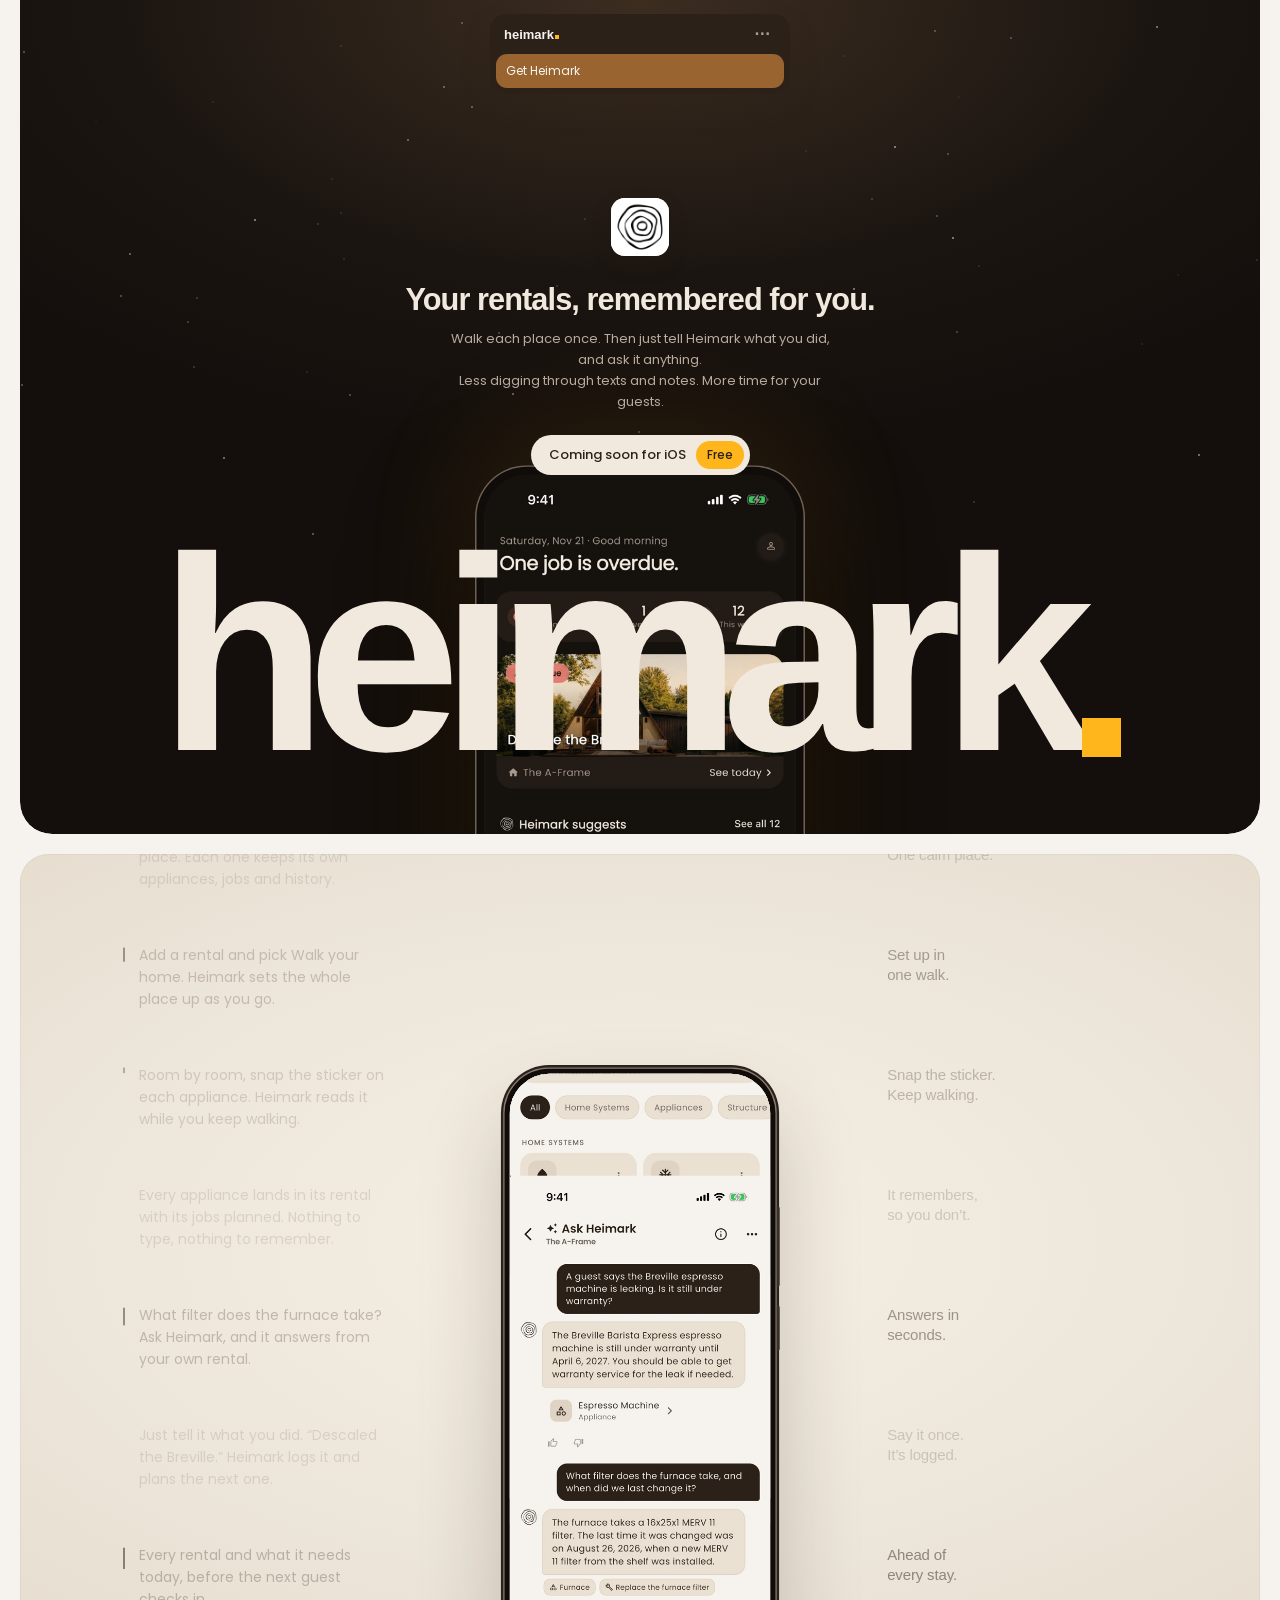
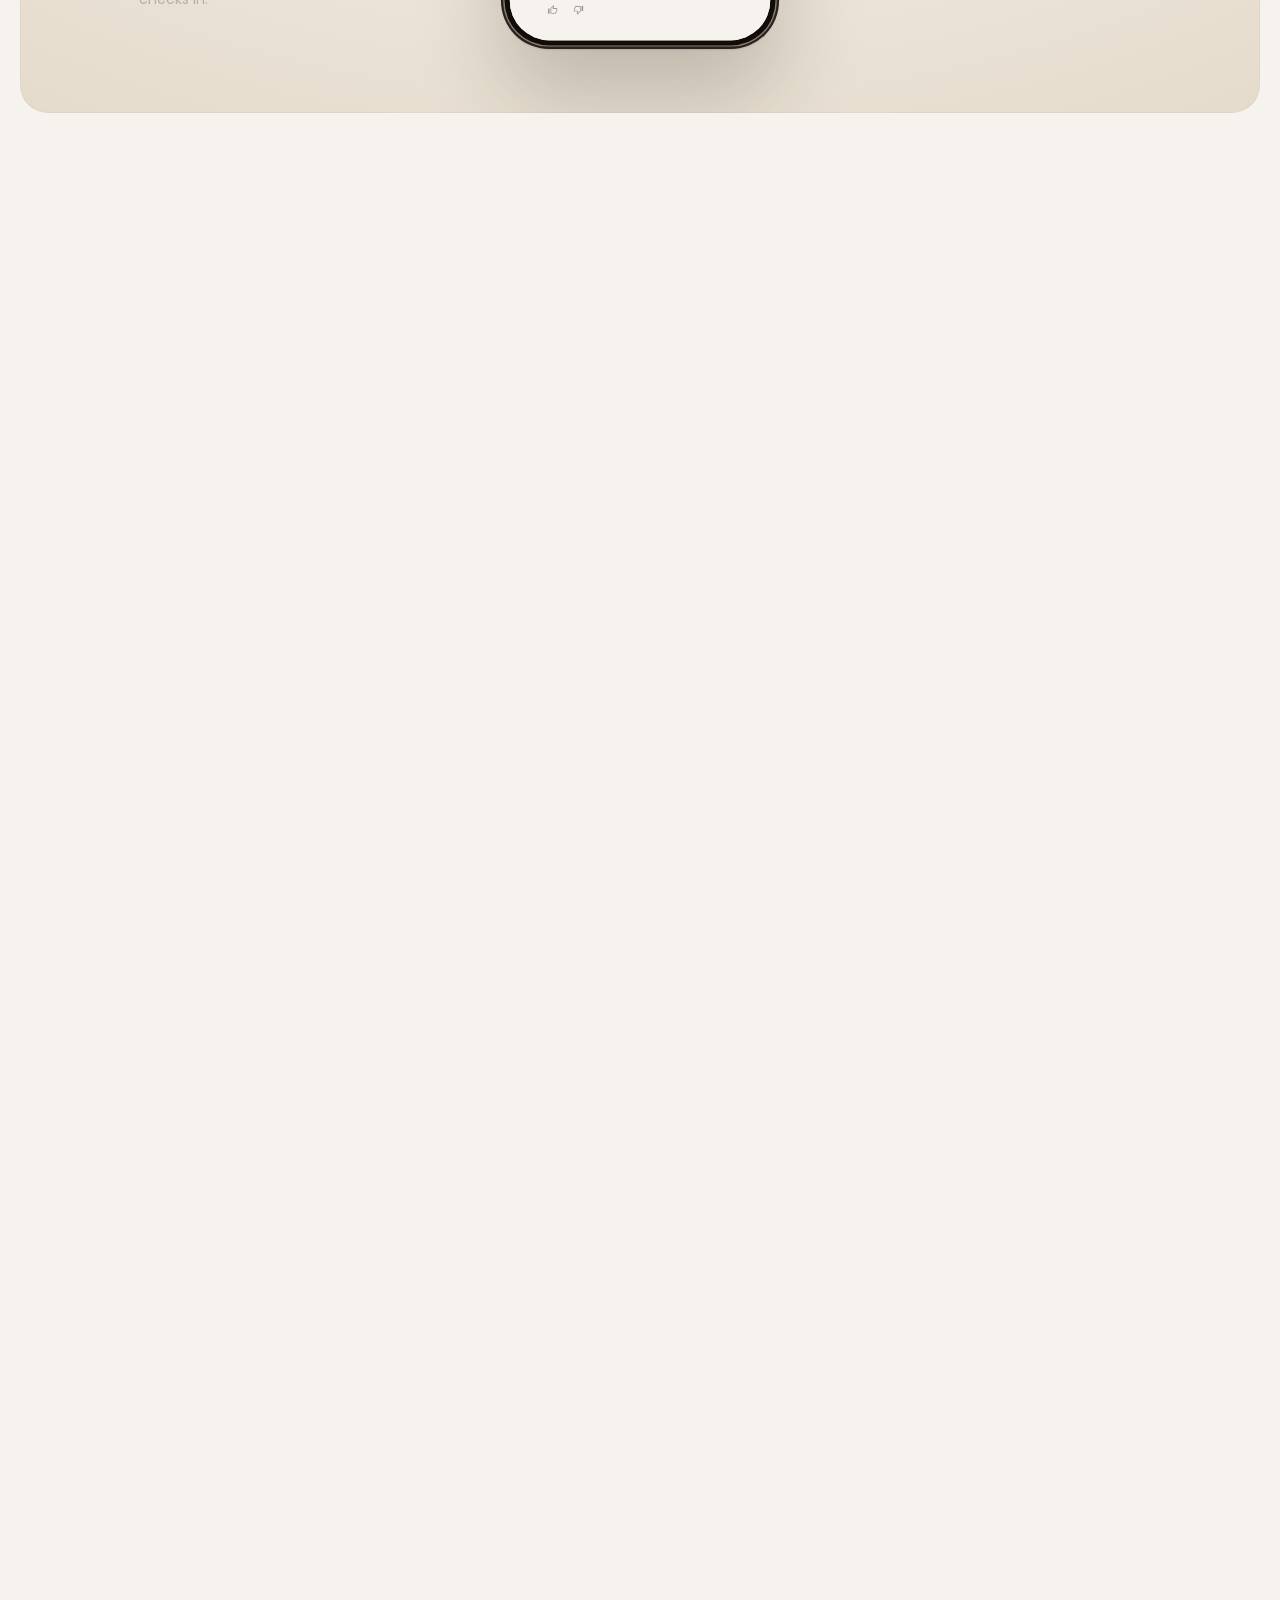
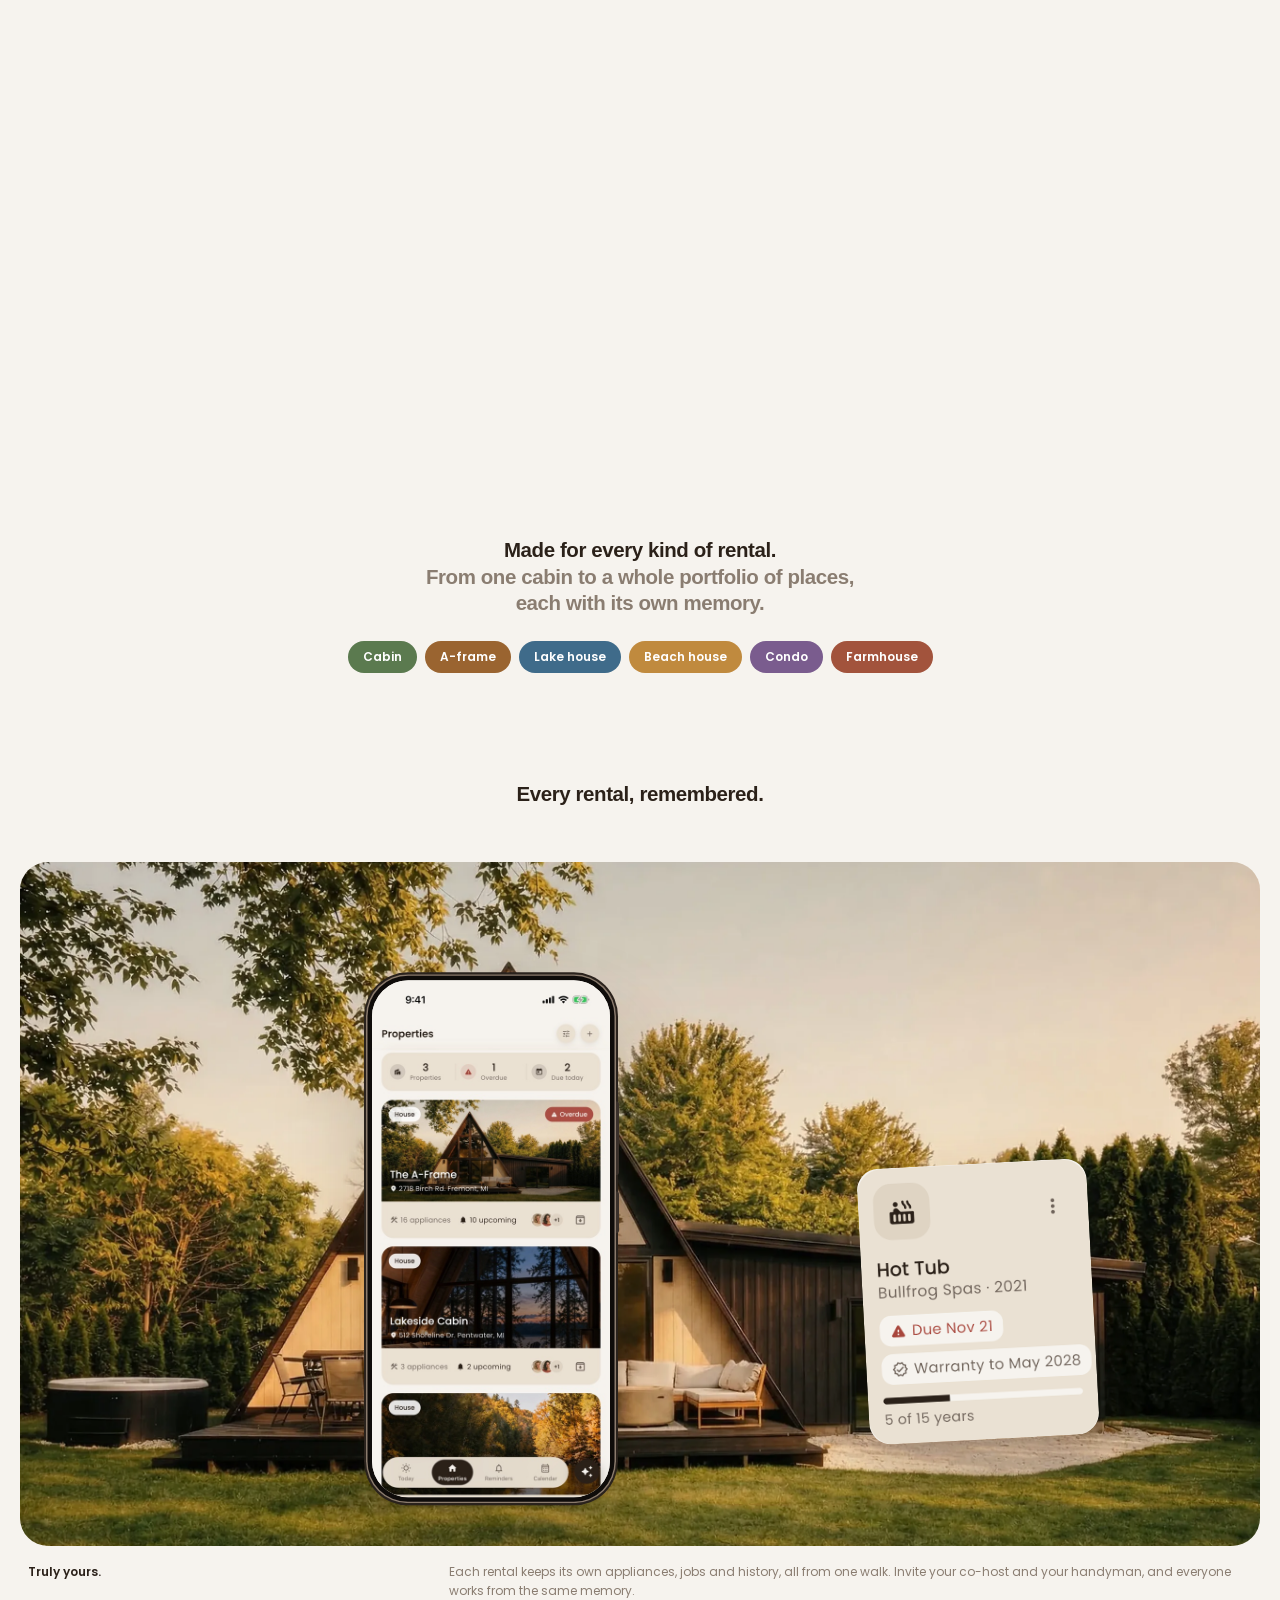
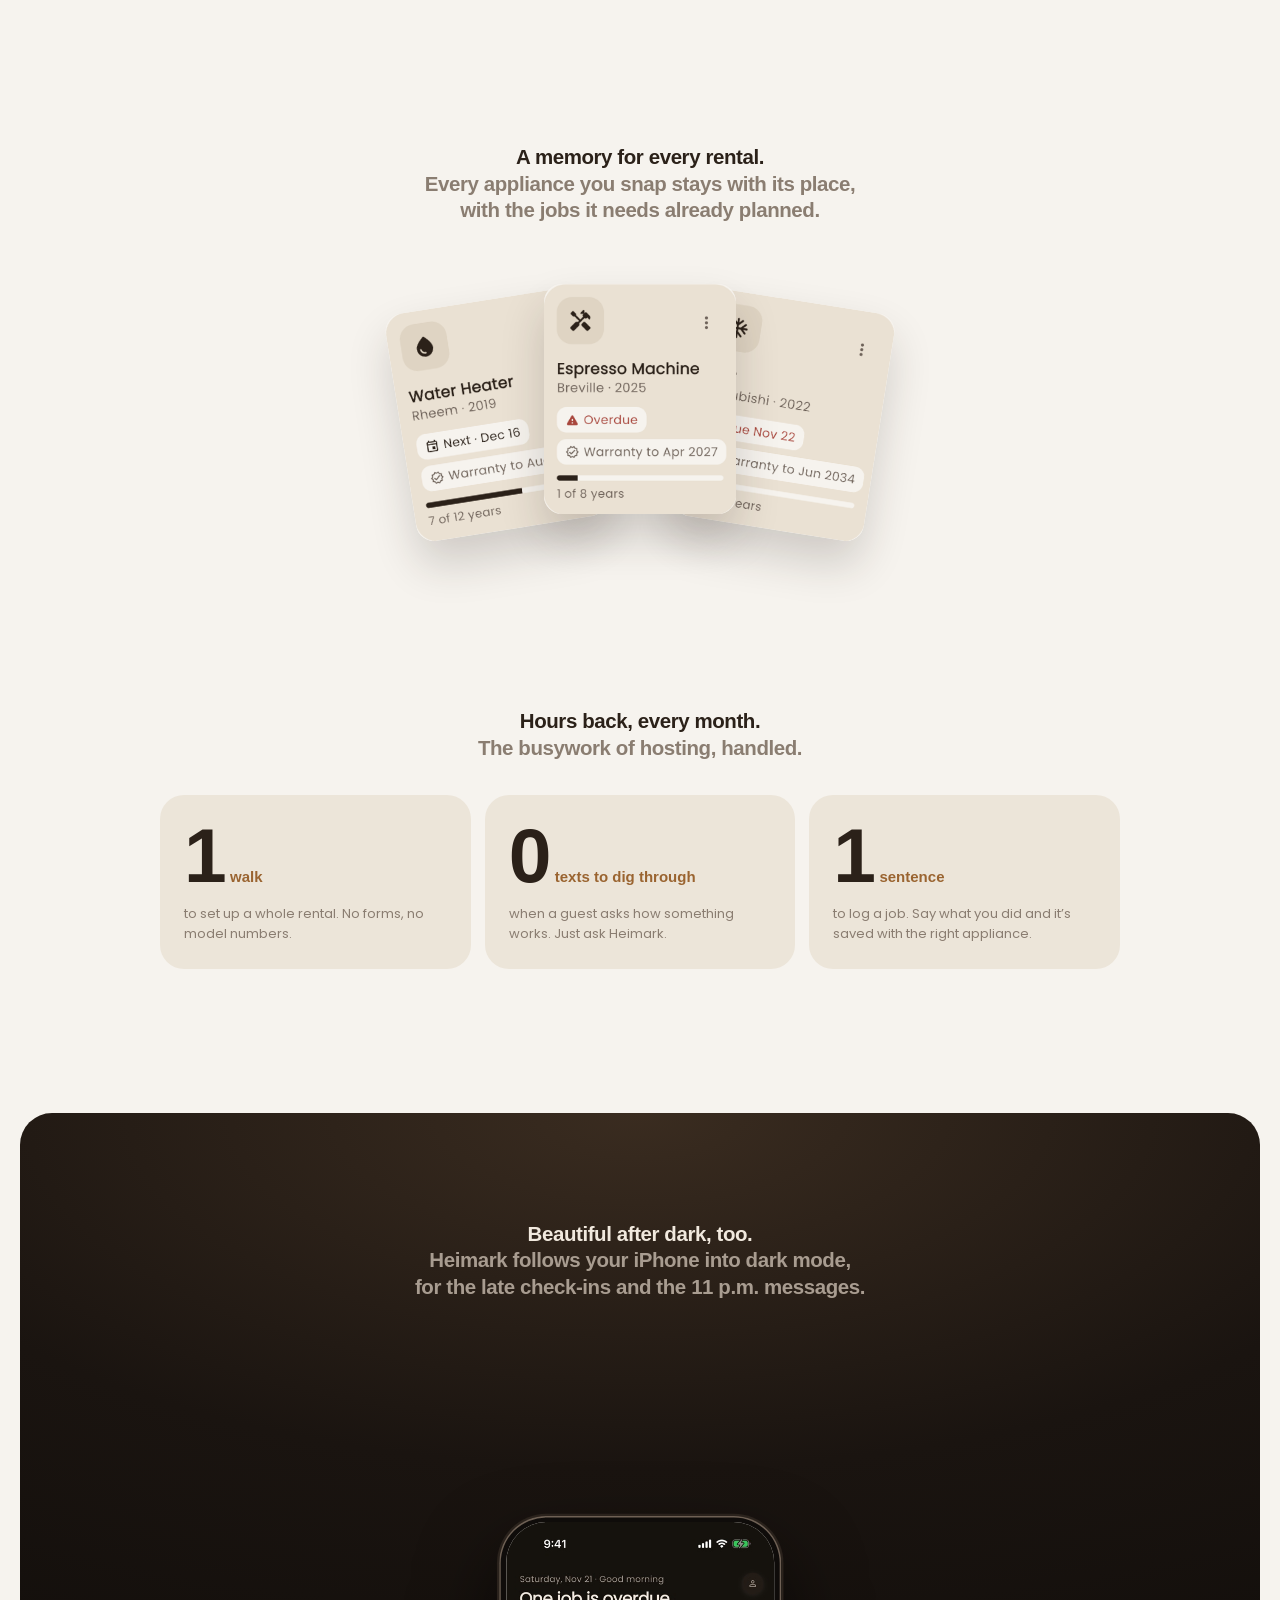
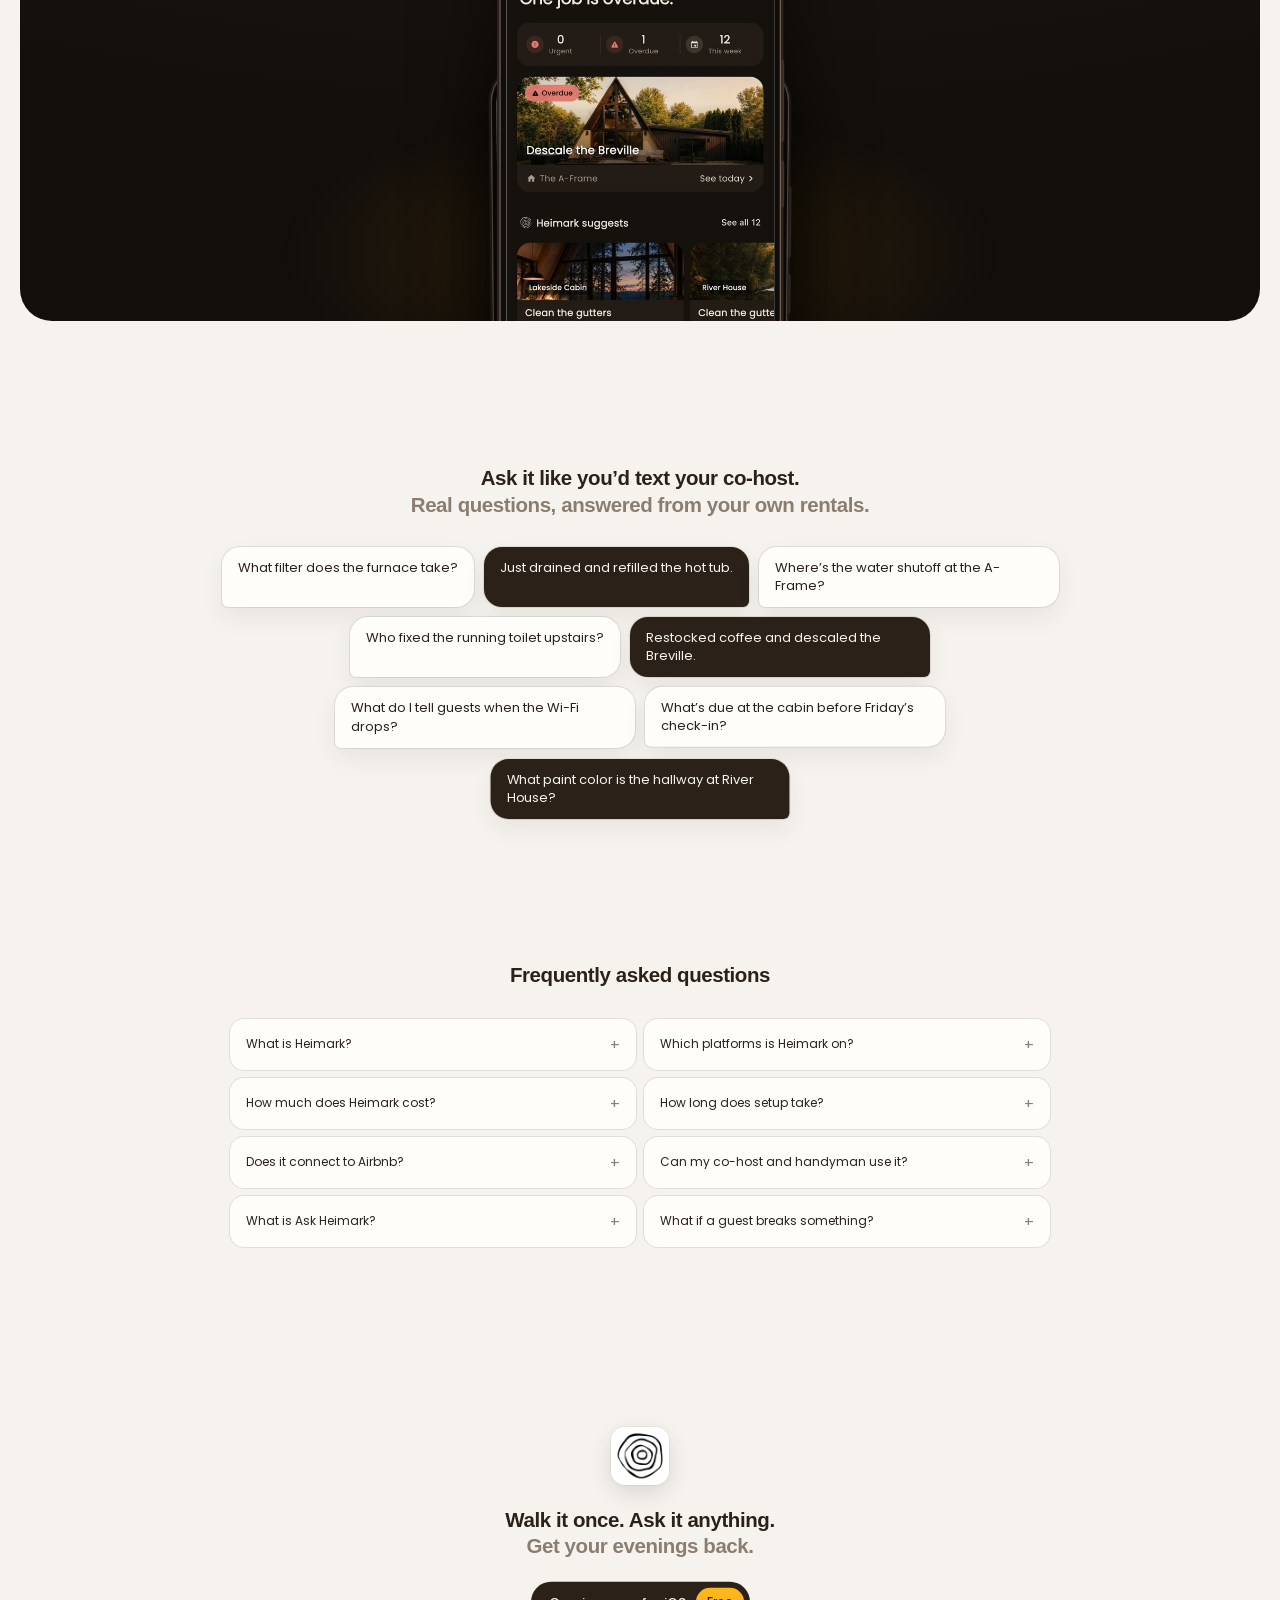
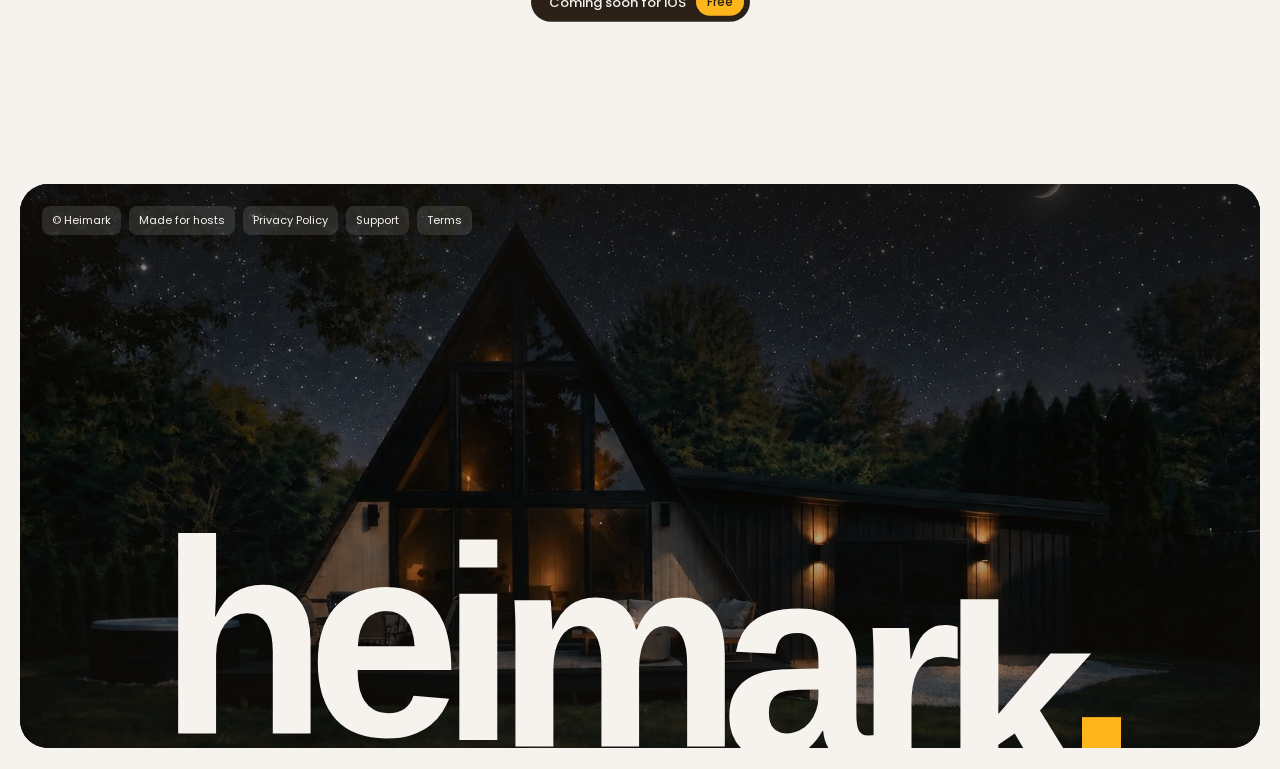
==== commit 37c3f1ec: "Homepage: open walk-your-home on the homes screen; Get Heimark bar tucks away on scroll Co-Authored-" ====
--- a/index.html
+++ b/index.html
@@ -43,7 +43,7 @@
 .bar .t button{background:none;border:0;cursor:pointer;color:#f6f3ee99;font-size:16px;line-height:1}
 .bar .menu{height:0;overflow:hidden}
 .bar .menu a{display:block;padding:9px 14px;font-size:13px;border-top:1px solid #f6f3ee14}
-.bar .buy{display:flex;justify-content:space-between;align-items:center;margin:0 6px 6px;height:34px;padding:0 10px;border-radius:11px;background:var(--accent);font-size:12px}
+.bar .buy{overflow:hidden;display:flex;justify-content:space-between;align-items:center;margin:0 6px 6px;height:34px;padding:0 10px;border-radius:11px;background:var(--accent);font-size:12px}
 
 /* hero */
 .hero{position:relative;padding:clamp(120px,22svh,200px) 16px 0;isolation:isolate;overflow:hidden}
@@ -84,7 +84,7 @@
 .giant i{display:inline-block;align-self:flex-end;width:.14em;height:.14em;margin:0 0 .02em .03em;background:var(--sun)}
 
 /* the story: phone stays put, lines step past */
-#story{position:relative;height:720svh;margin-top:-1px}
+#story{position:relative;height:840svh;margin-top:-1px}
 .stage{position:sticky;top:0;height:100svh;padding:var(--g)}
 .panel{position:relative;height:100%;border-radius:28px;background:radial-gradient(90% 70% at 50% 45%,#f6efe3 0%,#ece5d9 55%,#e4dacb 100%);box-shadow:0 0 0 1px #2b21190a inset;overflow:hidden}
 .phone{position:absolute;left:50%;top:50%;width:var(--pw);translate:-50% -50%;border-radius:calc(var(--pw) * .168);padding:calc(var(--pw) * .024);background:#0f0c0a;box-shadow:0 0 0 1.5px #8a7a6c inset,0 0 0 calc(var(--pw) * .008) #2a221c,0 2px 3px #0004,0 50px 90px #2b211938}
@@ -156,7 +156,7 @@
 @media (max-width:760px){
   .saves{grid-template-columns:1fr}
   .trio .phone{--pw:34vw}.trio .mid{--pw:44vw}
-  #story{height:560svh}
+  #story{height:650svh}
   .lines{width:auto;left:20px!important;right:20px!important;top:auto;translate:none}
   .lines.l{bottom:22px}.lines.r{top:104px}
   .lines.r .ln{text-align:center}
@@ -173,7 +173,7 @@
 <div class="bar" id="bar">
   <div class="t"><span>heimark<i></i></span><button id="mbtn" aria-label="Menu" aria-expanded="false">⋯</button></div>
   <div class="menu" id="menu"><a href="#story">How it works</a><a href="#faq">FAQ</a><a href="/privacy">Privacy</a><a href="/support">Support</a></div>
-  <a class="buy" href="#end"><span>Get Heimark</span><span>Free →</span></a>
+  <a class="buy" href="#end"><span>Get Heimark</span></a>
 </div>
 
 <section class="hero c" id="hero">
@@ -280,6 +280,12 @@
 let mOpen = false;
 $('#mbtn').onclick = () => { mOpen = !mOpen; mF.to(mOpen ? 1 : 0); $('#mbtn').setAttribute('aria-expanded', mOpen); };
 onFrame(t => menu.style.height = (mF.at(t) * menu.scrollHeight).toFixed(1) + 'px');
+// the Get Heimark row tucks away while you scroll down, comes back when you scroll up
+const buy = $('.bar .buy'), bF = new Follow(1, 'snappy');
+let lastY = scrollY;
+addEventListener('scroll', () => { const y = scrollY; if (Math.abs(y - lastY) > 6) { bF.to(y < 120 || y < lastY ? 1 : 0); lastY = y; } }, { passive: true });
+onFrame(t => { const v = clamp(Math.max(bF.at(t), mF.at(t)), 0, 1.1); buy.style.height = (34 * v).toFixed(1) + 'px'; buy.style.marginBottom = (6 * clamp(v)).toFixed(1) + 'px'; buy.style.opacity = clamp(v * 2 - 1).toFixed(3); });
+
 
 // ---------- hero: four options, picked with ?hero=1..4 ----------
 const HERO = (new URLSearchParams(location.search).get('hero') || '3');
@@ -361,6 +367,7 @@
 
 // ---------- story ----------
 const STEPS = [
+  ['Every rental you host, all in one place. Each one keeps its own appliances, jobs and history.', 'All your rentals.<br>One calm place.', 'assets/site/properties.jpg'],
   ['Add a rental and pick Walk your home. Heimark sets the whole place up as you go.', 'Set up in<br>one walk.', 'assets/site/setup.jpg'],
   ['Room by room, snap the sticker on each appliance. Heimark reads it while you keep walking.', 'Snap the sticker.<br>Keep walking.', 'assets/site/walk.jpg'],
   ['Every appliance lands in its rental with its jobs planned. Nothing to type, nothing to remember.', 'It remembers,<br>so you don’t.', 'assets/site/appliances.jpg'],
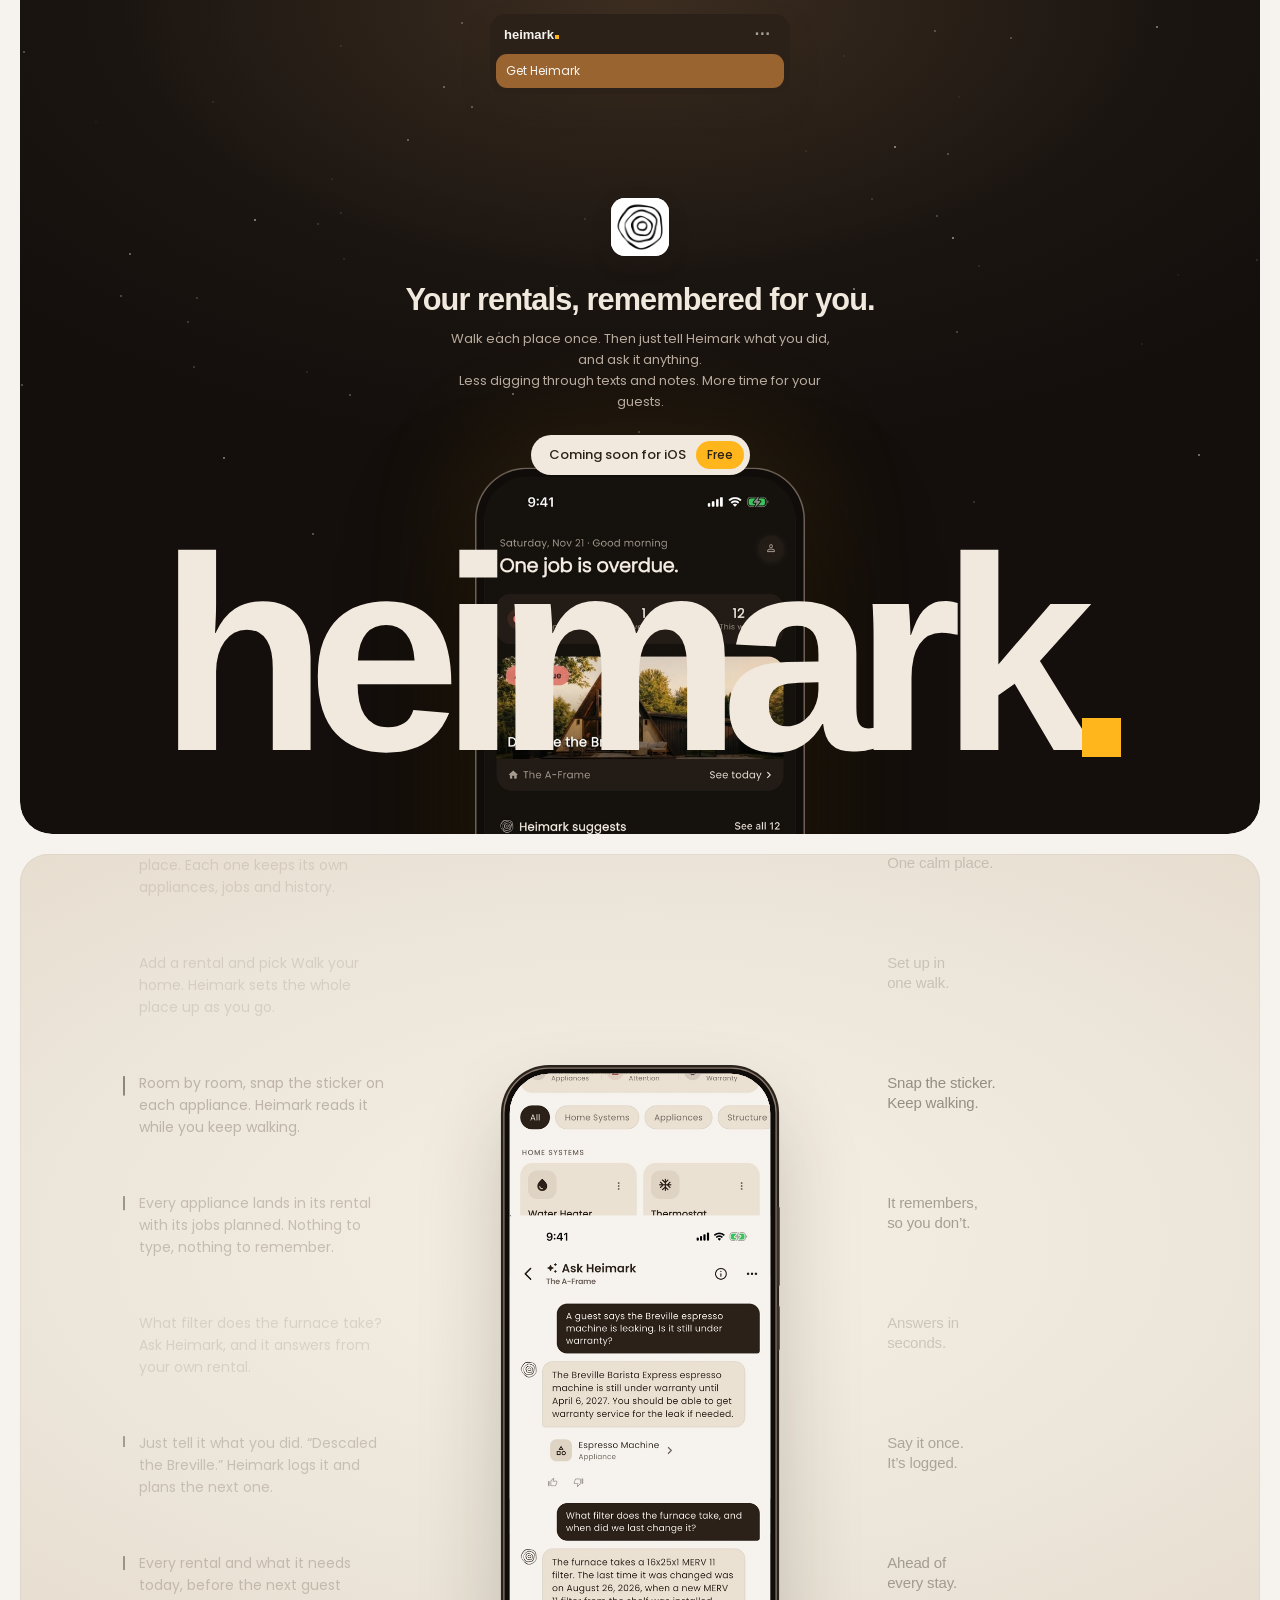
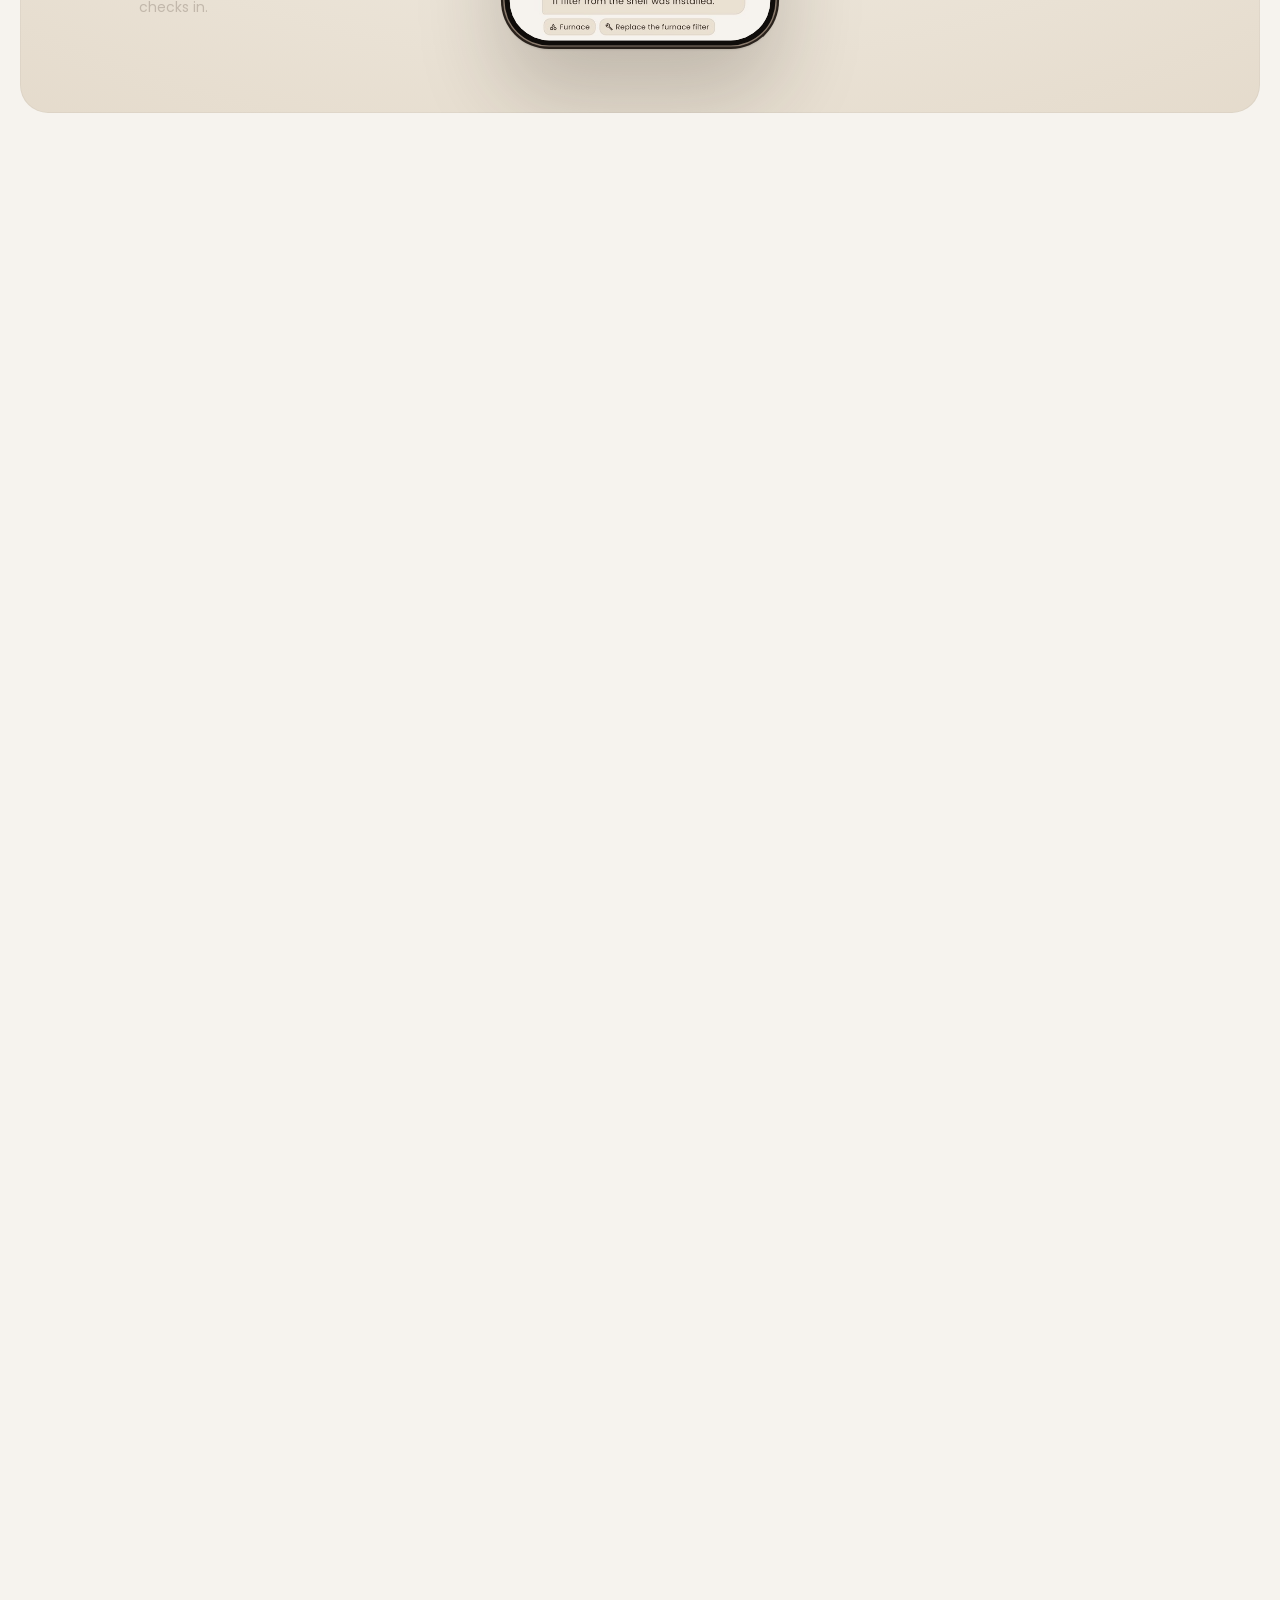
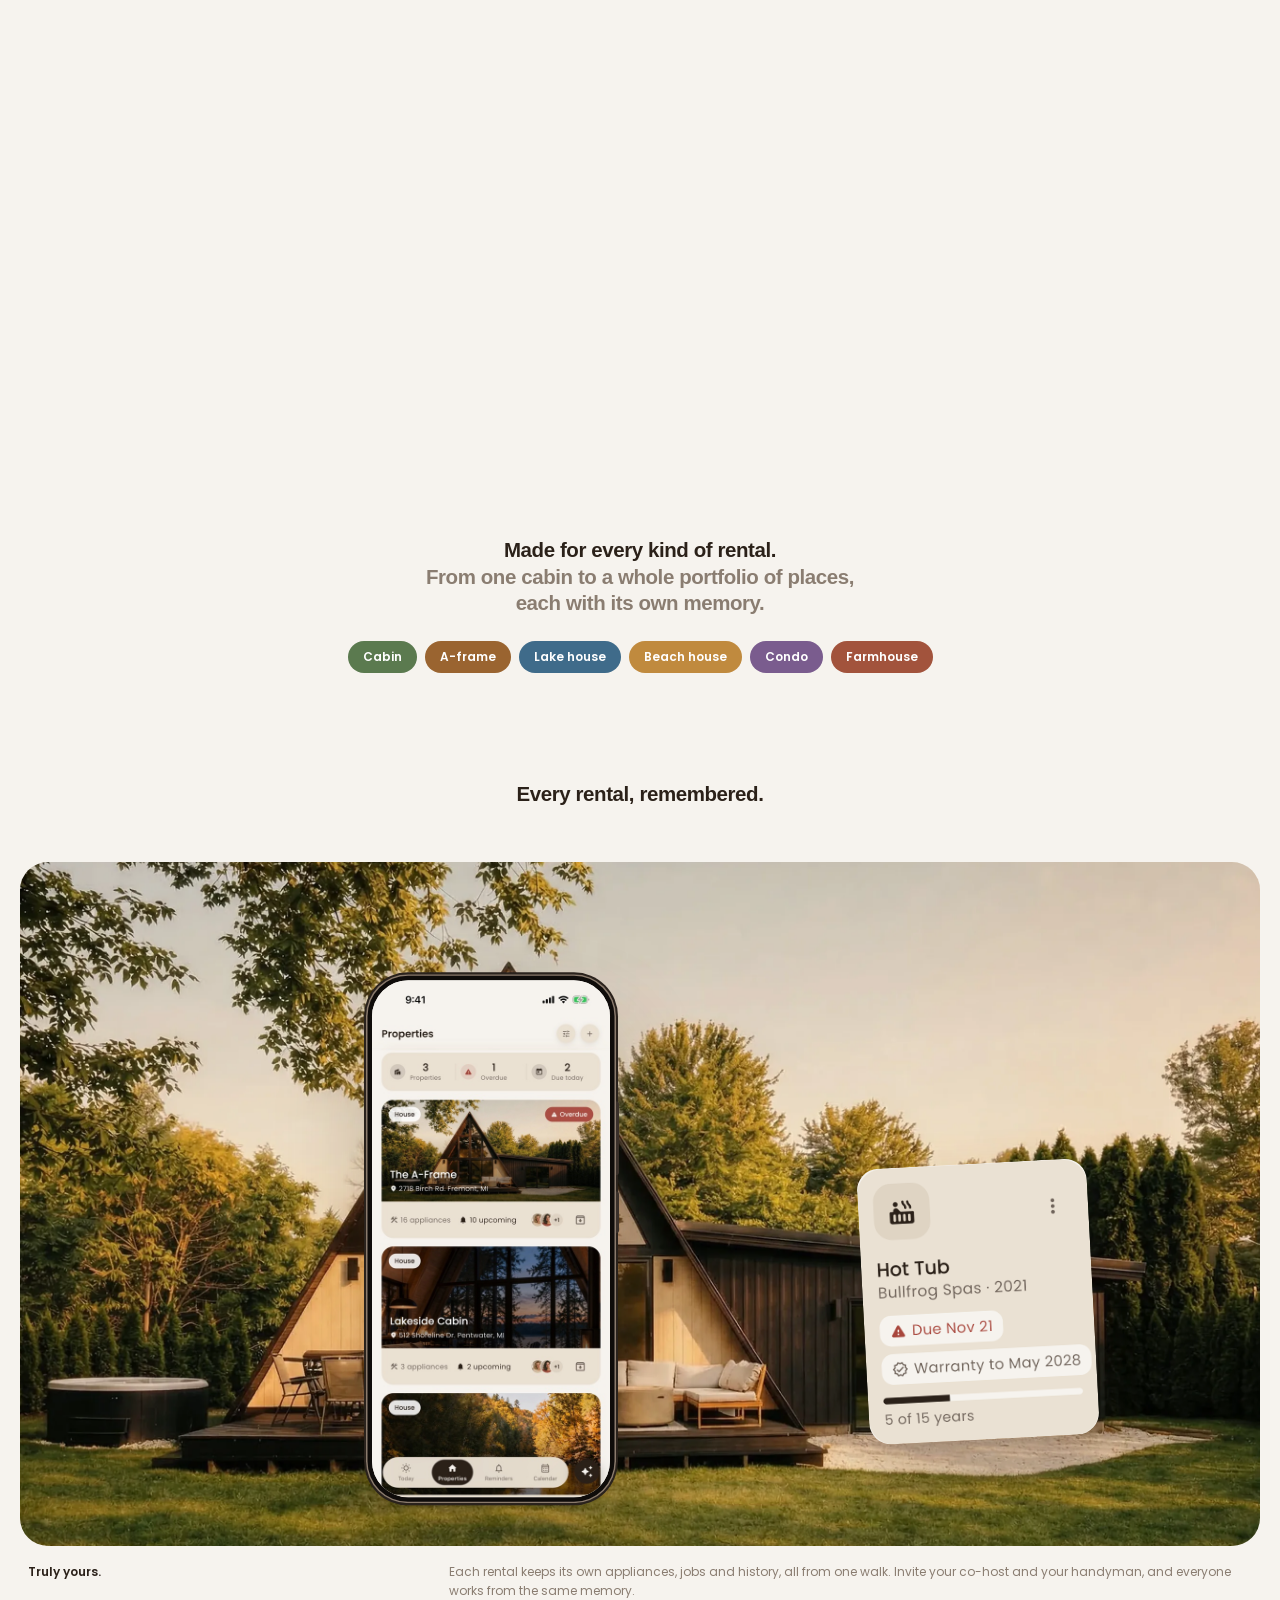
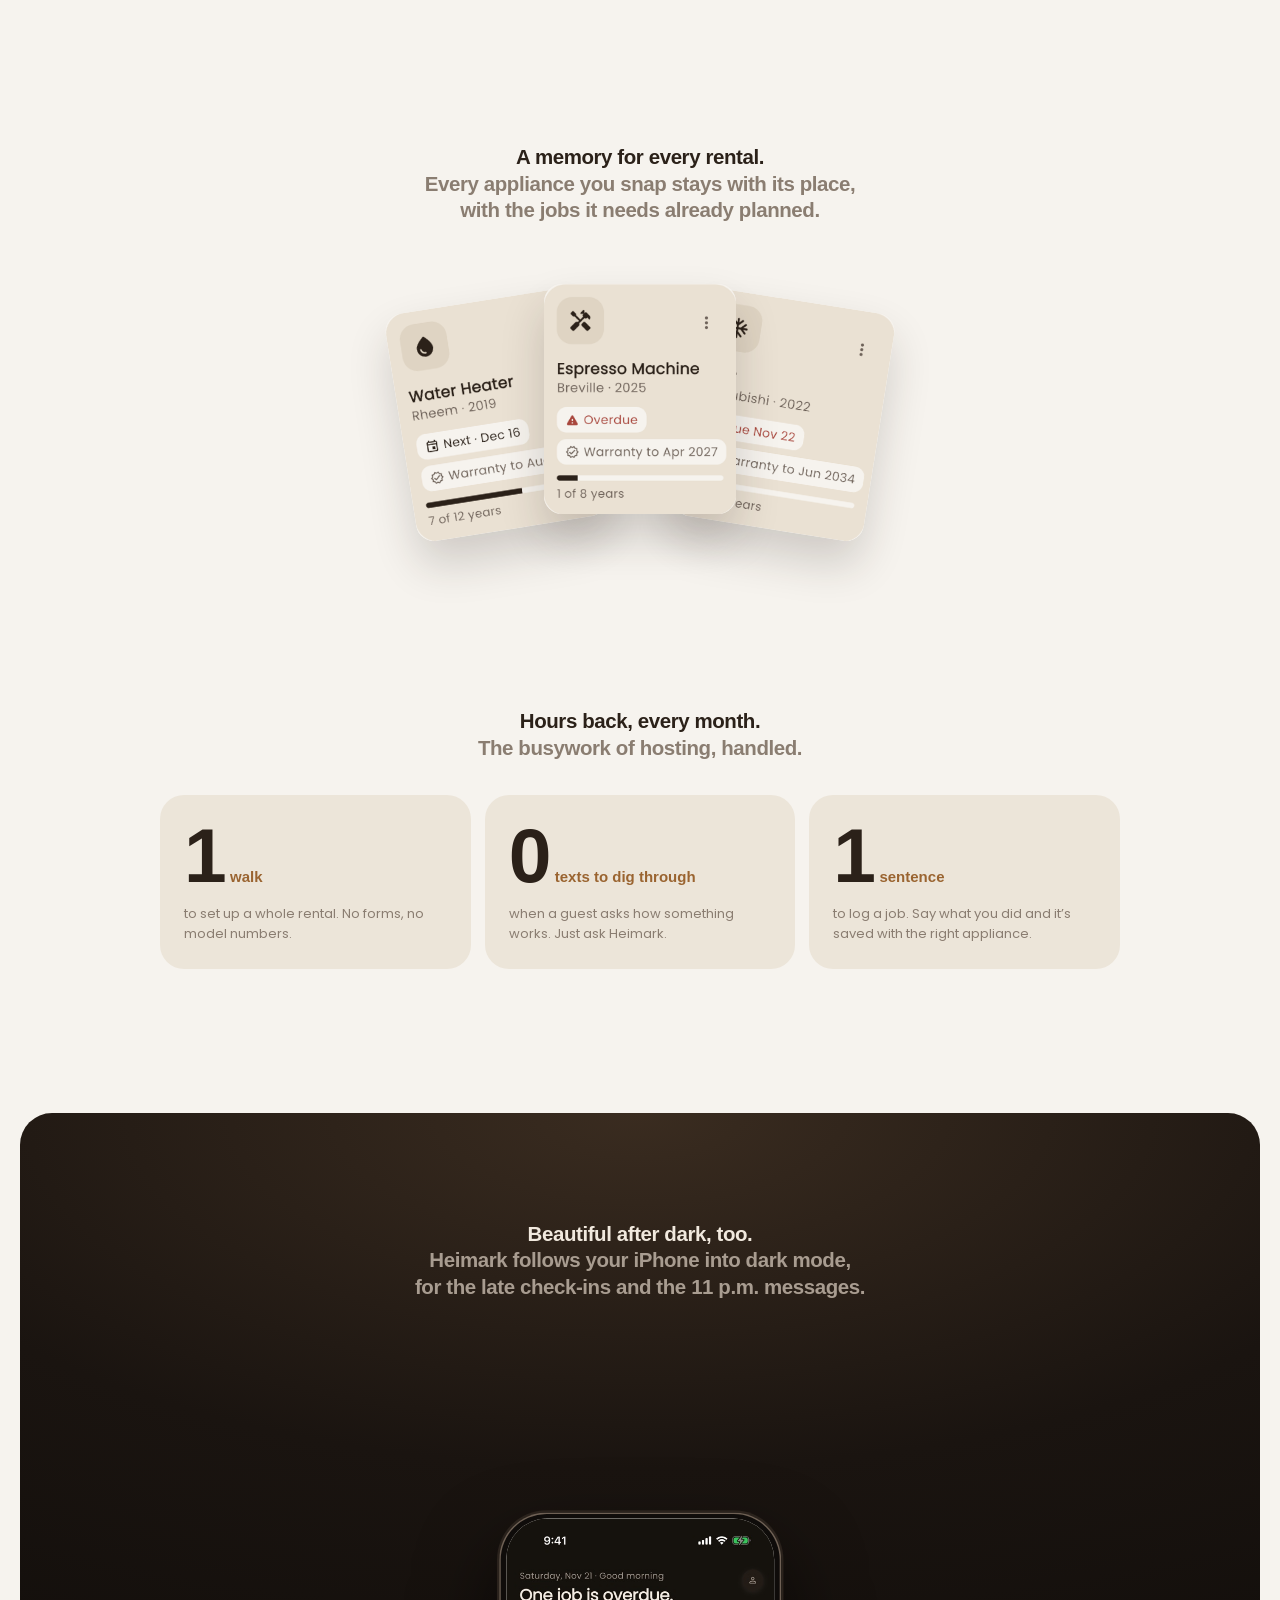
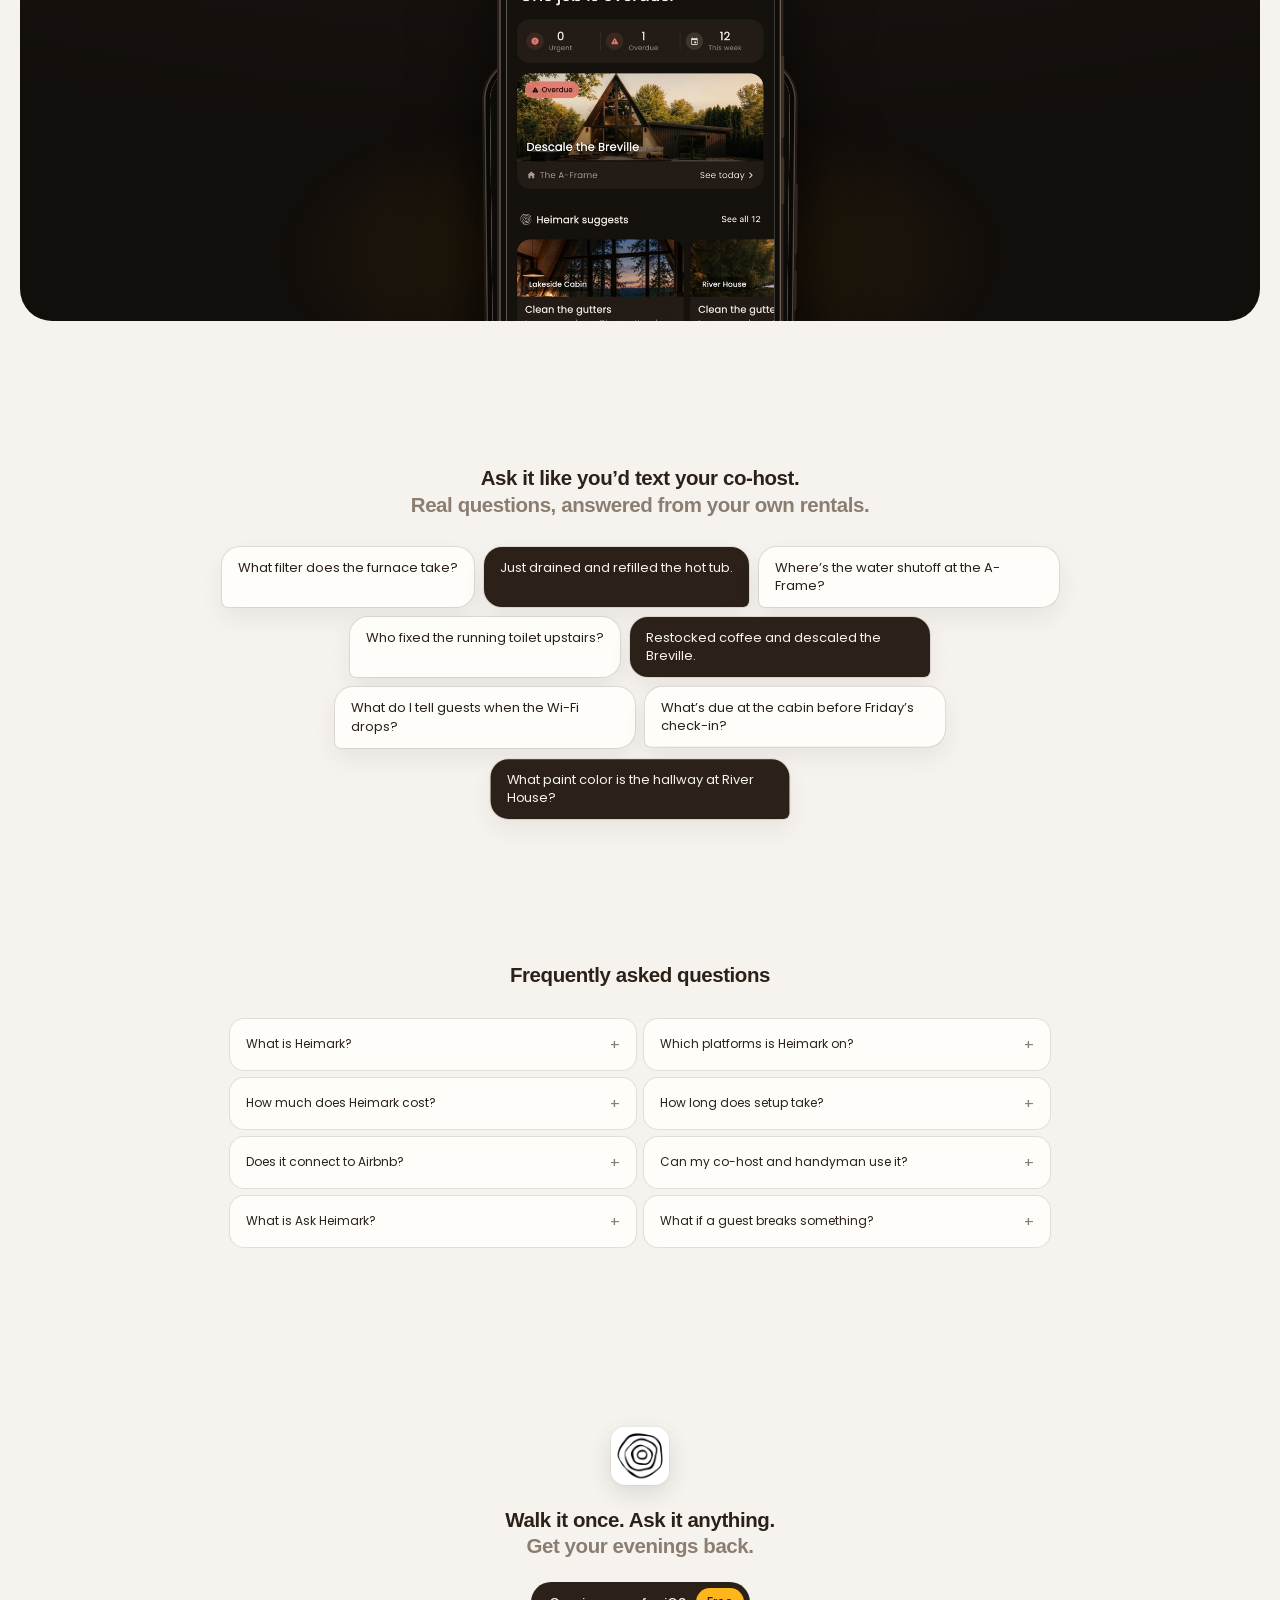
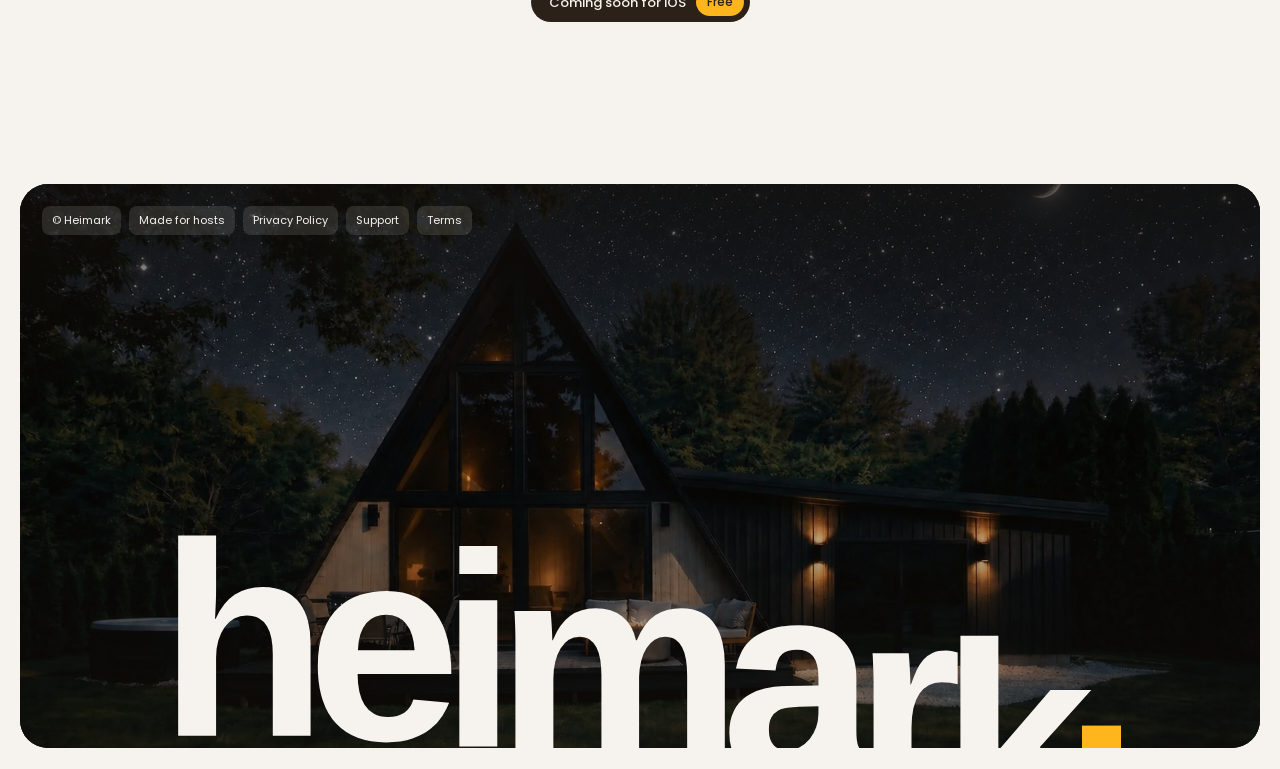
==== commit 2be64f7f: "Site: current pricing and sharing in FAQ, privacy subscription data, support updates Co-Authored-By:" ====
--- a/index.html
+++ b/index.html
@@ -286,7 +286,6 @@
 addEventListener('scroll', () => { const y = scrollY; if (Math.abs(y - lastY) > 6) { bF.to(y < 120 || y < lastY ? 1 : 0); lastY = y; } }, { passive: true });
 onFrame(t => { const v = clamp(Math.max(bF.at(t), mF.at(t)), 0, 1.1); buy.style.height = (34 * v).toFixed(1) + 'px'; buy.style.marginBottom = (6 * clamp(v)).toFixed(1) + 'px'; buy.style.opacity = clamp(v * 2 - 1).toFixed(3); });
 
-
 // ---------- hero: four options, picked with ?hero=1..4 ----------
 const HERO = (new URLSearchParams(location.search).get('hero') || '3');
 document.body.dataset.hero = HERO;
@@ -476,10 +475,10 @@
 const QA = [
   ['What is Heimark?', 'A memory for the places you host. It keeps every appliance, fix and reminder for each rental in one calm app.'],
   ['Which platforms is Heimark on?', 'iPhone first, in light and dark mode. It’s coming soon to the App Store.'],
-  ['How much does Heimark cost?', 'Free for your first rental. Heimark is $39.99 a year, and Host plans cover more places.'],
+  ['How much does Heimark cost?', 'Free for your first rental, with up to 5 appliances. Heimark is $39.99 a year or $4.99 a month for 2 rentals. Host covers 3 or 10. New subscribers get 2 weeks free.'],
   ['How long does setup take?', 'One walk through the rental. Snap the sticker on each appliance and Heimark reads it while you keep going.'],
   ['Does it connect to Airbnb?', 'Not yet. Heimark keeps the house side of hosting: what’s in it and what it needs.'],
-  ['Can my co-host and handyman use it?', 'Yes. Invite them to a rental and they see its appliances and jobs. You can hand a job straight to them.'],
+  ['Can my co-host and handyman use it?', 'Yes. On Host, invite your whole team and hand a job straight to them. On Heimark, you can share each rental with one person.'],
   ['What is Ask Heimark?', 'Ask anything about a rental, or just tell it what you did. It answers from your own records and logs jobs for you.'],
   ['What if a guest breaks something?', 'Snap a photo and log it in one line. The fix, the receipt and who did it stay with that appliance for next time.'],
 ];
